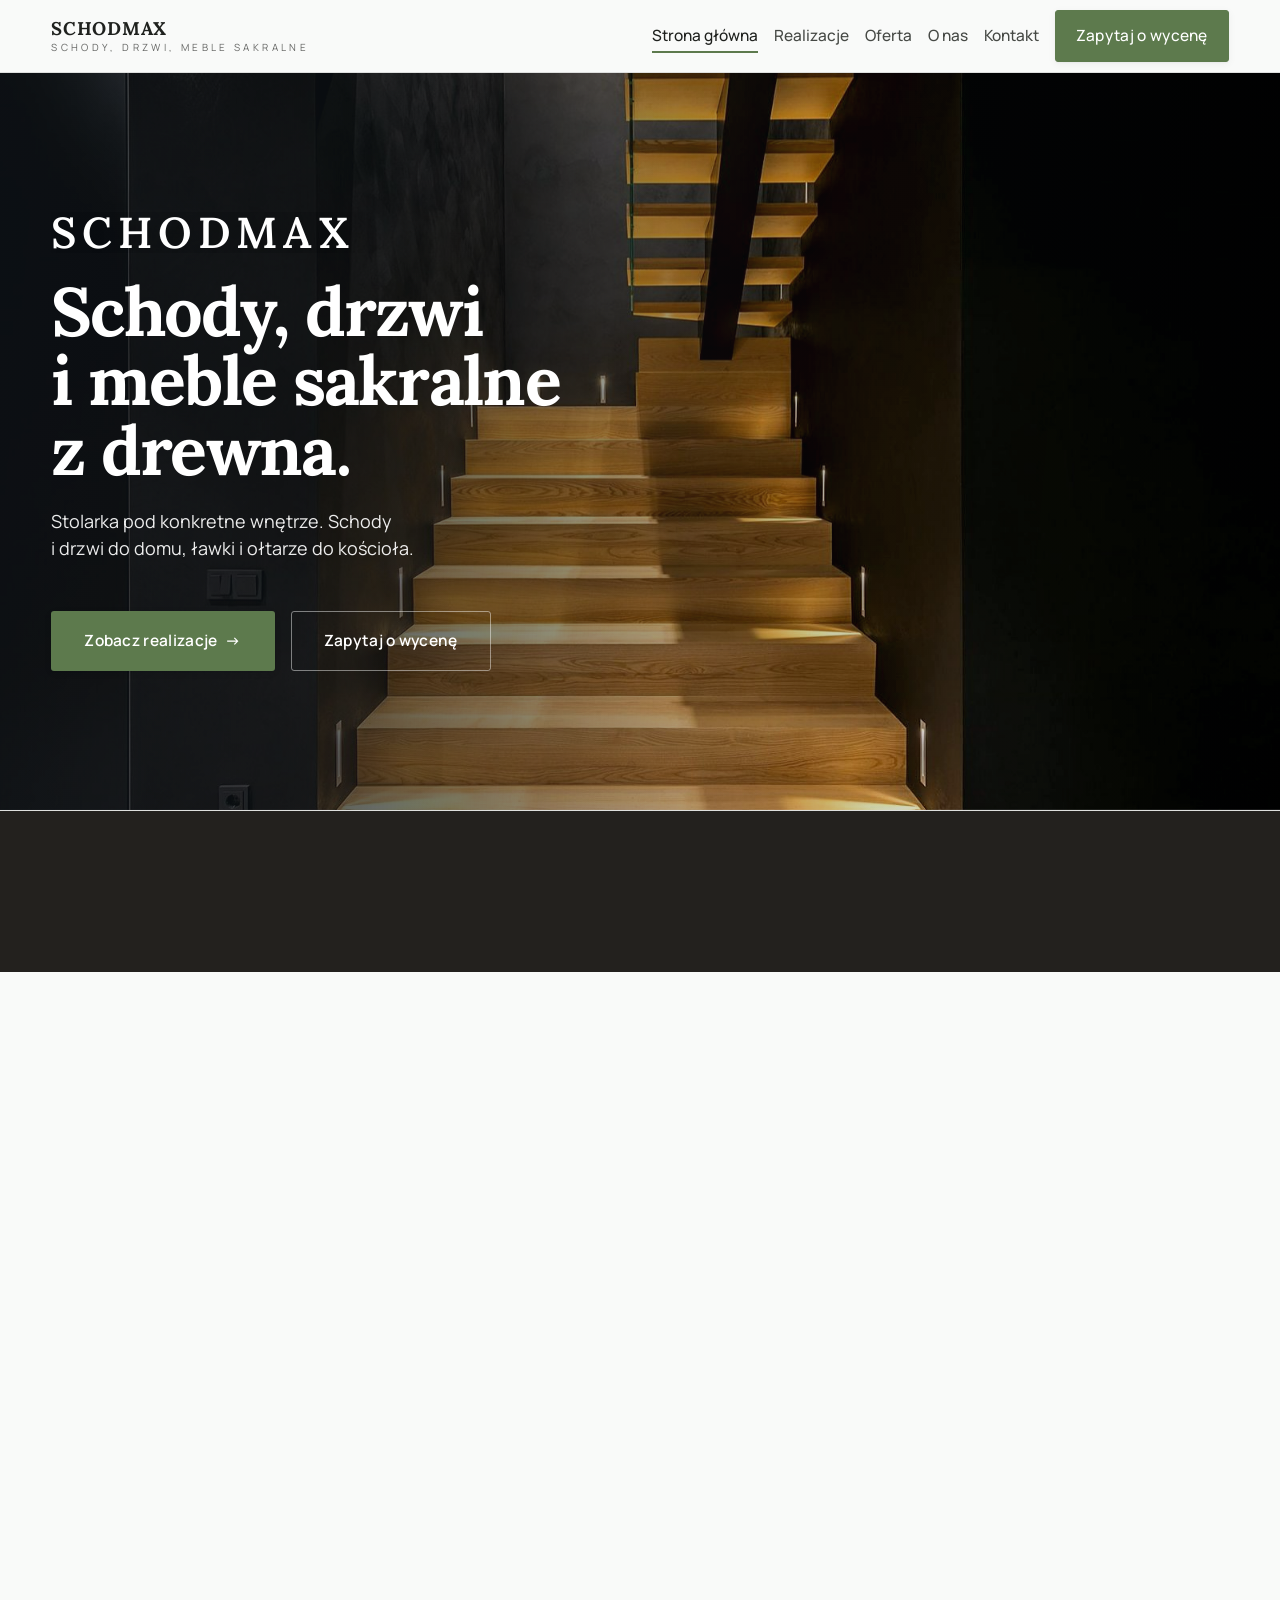
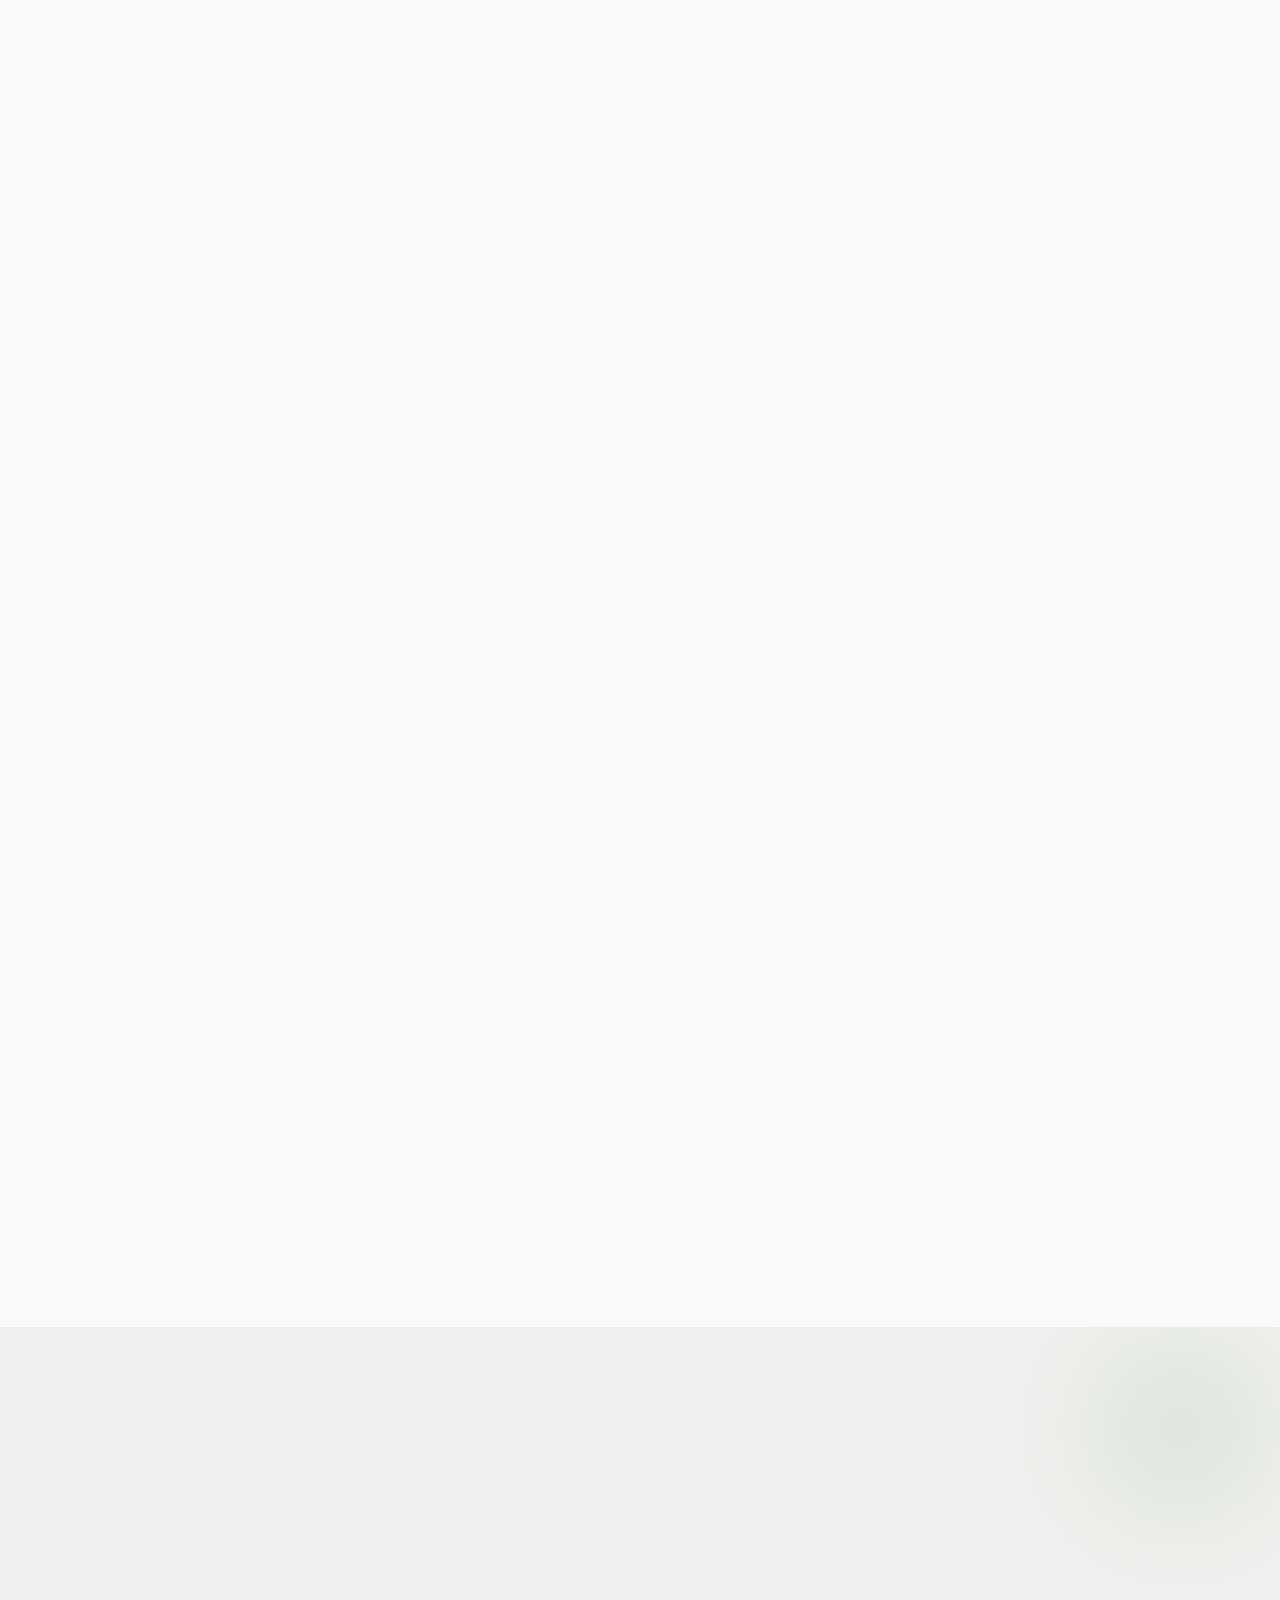
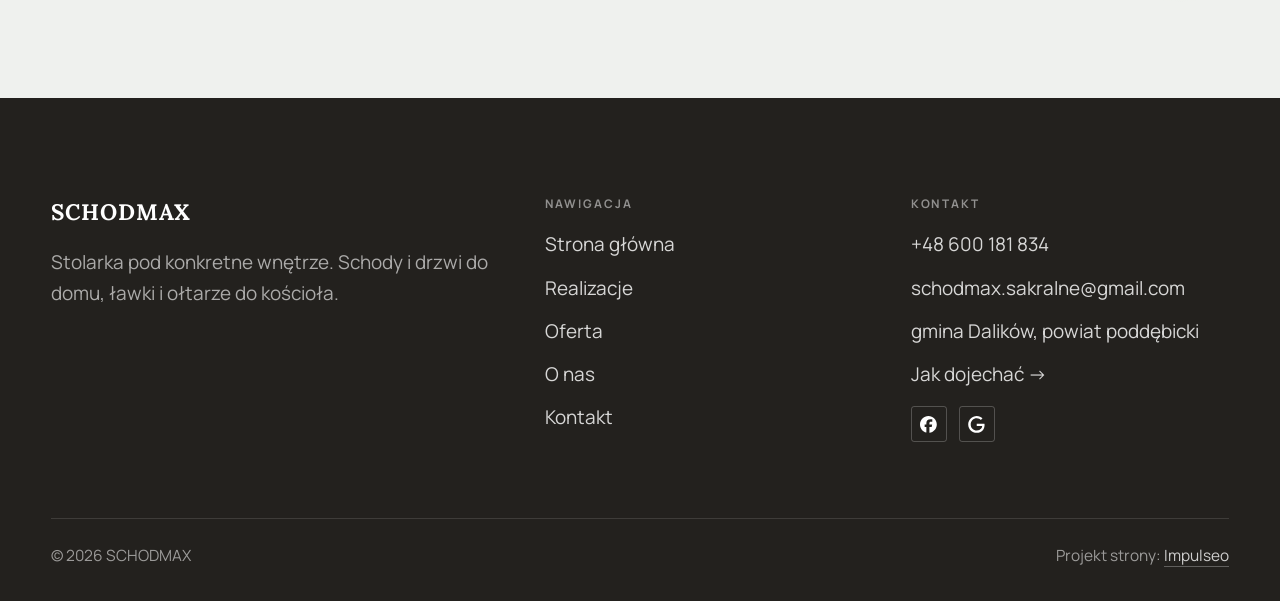
==== index.html @ 5c1a77b1 "Strona demo: schodmax" ====
<!DOCTYPE html>
<html lang="pl">
<head>
<meta charset="UTF-8">
<meta name="viewport" content="width=device-width, initial-scale=1.0">
<title>Schody, drzwi i meble sakralne</title>
<meta name="description" content="Schody drewniane, drzwi i meble sakralne na wymiar. Pomiar na miejscu i montaż. Zadzwoń: +48 600 181 834.">
<link rel="canonical" href="https://kris20032.github.io/schodmax/">
<meta name="robots" content="noindex, nofollow">
<meta property="og:type" content="website">
<meta property="og:locale" content="pl_PL">
<meta property="og:site_name" content="SCHODMAX">
<meta property="og:title" content="Schody, drzwi i meble sakralne">
<meta property="og:description" content="Schody drewniane, drzwi i meble sakralne na wymiar. Pomiar na miejscu i montaż. Zadzwoń: +48 600 181 834.">
<meta property="og:url" content="https://kris20032.github.io/schodmax/">
<meta property="og:image" content="https://kris20032.github.io/schodmax/img/og.jpg">
<meta property="og:image:width" content="1200">
<meta property="og:image:height" content="630">
<meta name="twitter:card" content="summary_large_image">
<script type="application/ld+json">{"@context": "https://schema.org", "@type": "LocalBusiness", "name": "SCHODMAX", "url": "https://kris20032.github.io/schodmax/", "telephone": "+48600181834", "image": "https://kris20032.github.io/schodmax/img/og.jpg", "areaServed": "Dalików", "sameAs": ["https://www.facebook.com/schodmax/", "https://www.google.com/maps/place/SCHODMAX+Schody,+Drzwi,+Meble+Sakralne/@51.953761,19.1343692,15z"]}</script>
<link rel="preconnect" href="https://fonts.googleapis.com">
<link rel="preconnect" href="https://fonts.gstatic.com" crossorigin>
<link href="https://fonts.googleapis.com/css2?family=Lora:wght@500;600;700&family=Manrope:wght@400;500;600&display=swap" rel="stylesheet">
<link rel="stylesheet" href="assets/styles.css?v=8ecb008a">
</head>
<body>

<header class="nav">
  <div class="wrap nav-inner">
    <a class="brand" href="index.html"><span class="name">SCHODMAX</span><span class="sub">Schody, drzwi, meble sakralne</span></a>
    <nav class="nav-links">
      <a href="index.html" class="active" aria-current="page">Strona główna</a>
      <a href="realizacje.html">Realizacje</a>
      <a href="oferta.html">Oferta</a>
      <a href="o-nas.html">O nas</a>
      <a href="kontakt.html">Kontakt</a>
      <a href="kontakt.html" class="btn btn-accent">Zapytaj o wycenę</a>
    </nav>
    <button class="nav-toggle" aria-label="Menu"><span></span><span></span><span></span></button>
  </div>
</header>

<main>
<section class="hero-cine">
  <img src="img/hero.jpg" fetchpriority="high" data-rotate="img/g1.jpg|img/g2.jpg" alt="SCHODMAX - Schody, drzwi i meble sakralne z drewna. " width="1600" height="1068">
  <div class="wrap">
    <div class="hero-copy">
      <div class="brandmark bm-l"><span class="bm-line"><span>SCHODMAX</span></span></div>
      <h1>Schody, drzwi i meble sakralne z drewna. </h1>
      <p class="lead">Stolarka pod konkretne wnętrze. Schody i drzwi do domu, ławki i ołtarze do kościoła.</p>
      <div class="hero-actions">
        <a href="realizacje.html" class="btn btn-accent">Zobacz realizacje <span class="arr">→</span></a>
        <a href="kontakt.html" class="btn btn-ghost btn-on-dark">Zapytaj o wycenę</a>
      </div>
    </div>
  </div>
</section>
<section class="strip n-5" style="padding-block:0">
  <div class="wrap">
    <div class="item reveal"><div class="k">Schody drewniane</div><div class="v"></div></div>
    <div class="item reveal"><div class="k">Drzwi na wymiar</div><div class="v"></div></div>
    <div class="item reveal"><div class="k">Meble sakralne</div><div class="v"></div></div>
    <div class="item reveal"><div class="k">Pomiar na miejscu</div><div class="v"></div></div>
    <div class="item reveal"><div class="k">Montaż u klienta</div><div class="v"></div></div>
  </div>
</section>
<section>
  <div class="wrap split">
    <div class="split-art reveal"><img src="img/g3.jpg" alt="SCHODMAX - realizacja" loading="lazy" width="1836" height="1142" decoding="async"></div>
    <div class="split-copy reveal">
      <span class="eyebrow">Kim jesteśmy</span>
      <h2>Kto robi Twoje schody</h2>
      <p class="muted">Robimy schody drewniane, drzwi i meble sakralne. Każde zlecenie zaczyna się od pomiaru na miejscu, bo schody i meble do kościoła zawsze robi się pod konkretne wnętrze.</p>
      <p class="muted">Szczegóły i termin ustalamy przed rozpoczęciem pracy.</p>
      <a href="o-nas.html" class="btn btn-ghost">Poznaj nas <span class="arr">→</span></a>
    </div>
  </div>
</section>
<section class="gateways-band">
  <div class="wrap">
    <div class="gateways">
      <a href="oferta.html" class="gateway reveal"><img src="img/g4.jpg" alt="Schody drewniane" loading="lazy" width="1600" height="1068" decoding="async"><span class="g-ttl">Schody drewniane</span></a>
      <a href="oferta.html" class="gateway reveal"><img src="img/g5.jpg" alt="Meble sakralne" loading="lazy" width="1920" height="1267" decoding="async"><span class="g-ttl">Meble sakralne</span></a>
      <a href="oferta.html" class="gateway reveal"><img src="img/g6.jpg" alt="Drzwi drewniane" loading="lazy" width="1834" height="1344" decoding="async"><span class="g-ttl">Drzwi drewniane</span></a>
    </div>
  </div>
</section>
<section class="stopklatka" aria-hidden="true">
  <div class="stk-bg" style="background-image:url(img/g7.jpg)"></div>
</section>
<section class="opinie op-fallback">
  <div class="wrap">
    <div class="head center reveal">
      <span class="eyebrow">Opinie</span>
      <h2>Co mówią klienci</h2>
      <p>Wpisz SCHODMAX w Google i sprawdź, co o nas piszą klienci.</p>
    </div>
  </div>
</section>
<section>
  <div class="wrap">
    <div class="head reveal">
      <span class="eyebrow">Realizacje</span>
      <h2>Schody, drzwi i meble</h2>
      <p>Schody, drzwi i meble do kościołów - tak może wyglądać drewno zrobione pod konkretne wnętrze.</p>
    </div>
    <div class="gallery">
      <div class="tile t-two3 reveal"><img src="img/g8.jpg" alt="SCHODMAX" loading="lazy" width="1506" height="946" decoding="async"></div>
      <div class="tile t-third reveal"><img src="img/g9.jpg" alt="SCHODMAX" loading="lazy" width="1822" height="1210" decoding="async"></div>
      <div class="tile t-third reveal"><img src="img/about.jpg" alt="SCHODMAX" loading="lazy" width="1600" height="1066" decoding="async"></div>
    </div>
    <div style="margin-top:var(--space-7)" class="reveal"><a href="realizacje.html" class="btn btn-accent">Pełna galeria <span class="arr">→</span></a></div>
  </div>
</section>
<section class="cta">
  <div class="wrap">
    <div class="reveal">
      <span class="eyebrow">Współpraca</span>
      <h2>Zacznijmy od krótkiej rozmowy.</h2>
      <p>Odezwij się z pytaniem - odpowiem konkretnie, nic za to nie płacisz.</p>
    </div>
    <div class="cta-actions reveal">
      <a href="kontakt.html" class="btn btn-light">Zapytaj o wycenę <span class="arr">→</span></a>
      <a href="tel:+48600181834" class="btn btn-ghost btn-ghost-cta">+48 600 181 834</a>
    </div>
  </div>
</section>
</main>

<footer>
  <div class="wrap">
    <div class="foot-grid">
      <div class="foot-brand">
        <div class="name">SCHODMAX</div>
        <p>Stolarka pod konkretne wnętrze. Schody i drzwi do domu, ławki i ołtarze do kościoła.</p>
      </div>
      <div class="foot-col">
        <h4>Nawigacja</h4>
        <a href="index.html">Strona główna</a>
        <a href="realizacje.html">Realizacje</a>
        <a href="oferta.html">Oferta</a>
        <a href="o-nas.html">O nas</a>
        <a href="kontakt.html">Kontakt</a>
      </div>
      <div class="foot-col">
        <h4>Kontakt</h4>
        <a href="tel:+48600181834">+48 600 181 834</a>
        <a href="mailto:schodmax.sakralne@gmail.com">schodmax.sakralne@gmail.com</a>
        <p>gmina Dalików, powiat poddębicki</p>
        <a href="https://www.google.com/maps/place/SCHODMAX+Schody,+Drzwi,+Meble+Sakralne/@51.953761,19.1343692,15z" target="_blank" rel="noopener">Jak dojechać →</a>
      <div class="foot-soc">
        <a class="soc" href="https://www.facebook.com/schodmax/" target="_blank" rel="noopener" aria-label="Facebook - SCHODMAX"><svg viewBox="0 0 24 24" aria-hidden="true" focusable="false"><path d="M9.101 23.691v-7.98H6.627v-3.667h2.474v-1.58c0-4.085 1.848-5.978 5.858-5.978.401 0 .955.042 1.468.103a8.68 8.68 0 0 1 1.141.195v3.325a8.623 8.623 0 0 0-.653-.036 26.805 26.805 0 0 0-.733-.009c-.707 0-1.259.096-1.675.309a1.686 1.686 0 0 0-.679.622c-.258.42-.374.995-.374 1.752v1.297h3.919l-.386 2.103-.287 1.564h-3.246v8.245C19.396 23.238 24 18.179 24 12.044c0-6.627-5.373-12-12-12s-12 5.373-12 12c0 5.628 3.874 10.35 9.101 11.647Z" fill="currentColor"/></svg></a>
        <a class="soc" href="https://www.google.com/maps/place/SCHODMAX+Schody,+Drzwi,+Meble+Sakralne/@51.953761,19.1343692,15z" target="_blank" rel="noopener" aria-label="Google - SCHODMAX"><svg viewBox="0 0 24 24" aria-hidden="true" focusable="false"><path d="M12.48 10.92v3.28h7.84c-.24 1.84-.853 3.187-1.787 4.133-1.147 1.147-2.933 2.4-6.053 2.4-4.827 0-8.6-3.893-8.6-8.72s3.773-8.72 8.6-8.72c2.6 0 4.507 1.027 5.907 2.347l2.307-2.307C18.747 1.44 16.133 0 12.48 0 5.867 0 .307 5.387.307 12s5.56 12 12.173 12c3.573 0 6.267-1.173 8.373-3.36 2.16-2.16 2.84-5.213 2.84-7.667 0-.76-.053-1.467-.173-2.053H12.48z" fill="currentColor"/></svg></a>
      </div>
      </div>
    </div>
    <div class="foot-bot">
      <span>© 2026 SCHODMAX</span>
      <span>Projekt strony: <a class="foot-credit" href="https://impulseo.pl" target="_blank" rel="noopener">Impulseo</a></span>
    </div>
  </div>
</footer>
<div class="sticky-reserve"><a class="sr-book" href="kontakt.html">Zapytaj o wycenę</a><a class="sr-call" href="tel:+48600181834" aria-label="Zadzwoń"><svg class="ico-tel" width="16" height="16" viewBox="0 0 24 24" fill="none" aria-hidden="true"><path d="M6.6 10.8a15.5 15.5 0 0 0 6.6 6.6l2.2-2.2a1 1 0 0 1 1-.24 11.4 11.4 0 0 0 3.6.58 1 1 0 0 1 1 1V20a1 1 0 0 1-1 1A17 17 0 0 1 3 4a1 1 0 0 1 1-1h3.5a1 1 0 0 1 1 1c0 1.25.2 2.46.58 3.6a1 1 0 0 1-.25 1l-2.23 2.2Z" fill="currentColor"/></svg></a></div>
<div class="demo-wazne" data-do="2026-11-24" data-cykl="3" hidden><svg class="dw-ico" width="13" height="13" viewBox="0 0 24 24" fill="none" aria-hidden="true"><circle cx="12" cy="12" r="8.6" stroke="currentColor" stroke-width="1.8"/><path d="M12 7.2V12l3.3 2" stroke="currentColor" stroke-width="1.8" stroke-linecap="round"/></svg><span class="dw-txt"></span></div>

<script src="assets/main.js"></script>
</body>
</html>
---- assets/styles.css ----
/* ============================================================
   STOLBASZ — premium, architektoniczny B2B fit-out
   Jasna paleta, zero brązu. System wg premium-web-craft.
   Projekt strony: Impulseo (impulseo.pl)
   ============================================================ */

:root{
  /* PALETA — jasna, architektoniczna, chłodna */
  --paper:#F3F1EC;          /* główne tło */
  --paper-2:#E6E3DB;        /* sekcje alternatywne (chłodny jasny szary) */
  --paper-3:#E6E3DB;        /* delikatne wypełnienia */
  --ink:#23211E;            /* tekst główny — chłodny grafit */
  --ink-soft:#43403A;       /* nagłówki drugorzędne */
  --muted:#87837A;          /* tekst poboczny */
  --line:rgba(35,33,30,.12);/* hairline */
  --accent:#8A6B3C;         /* stonowany petrol-slate — jedyny akcent */
  --accent-d:#6E5430;
  --accent-soft:rgba(138,107,60,.10);
  --dark:#23211E;           /* sekcje ciemne (stopka/CTA) */

  /* HOVER ZDJĘĆ — JEDEN standard dla całego silnika (decyzja K. 04.08.2026, artefakt z wariantami).
     AKTUALNE (K.+Szymon 09.08.2026, wybór z artefaktu 6 wariantów): zoom 1.05 przy 1.4s -
     przy tak długim czasie mocniejszy kadr NIE skacze, tylko „oddycha". Poprzedni standard
     (1.02 / .55s z 04.08) odbierany jako dynamiczny i szybki.
     Spoczynek lekko przygaszony, ale TYLKO tam, gdzie jest mysz (@media hover:hover) —
     na telefonie zdjęcia zostają w pełnej jasności. */
  --img-zoom:1.05;                   /* K.+Szymon 09.08: wariant F z artefaktu porównawczego */
  --img-rest:brightness(.95) saturate(.99);
  --img-hot:brightness(1.06) saturate(1.05);
  --img-dur:1.4s;                    /* K.+Szymon 09.08 (wariant F): powoli = elegancko */
  --img-ease:cubic-bezier(.16,.84,.44,1);  /* miękki ogon, efekt „oddychania" */

  /* ODSTĘPY — skala 4/8 */
  --space-1:4px; --space-2:8px; --space-3:12px; --space-4:16px; --space-5:24px;
  --space-6:32px; --space-7:48px; --space-8:64px; --space-9:96px; --space-10:128px;

  /* TYPOGRAFIA — fluid clamp() (skala podbita 16.07.2026: większe, czytelniejsze litery — uwaga Adama) */
  --text-sm:clamp(.9rem,.87rem + .12vw,1rem);
  --text-base:clamp(1.08rem,1.04rem + .18vw,1.2rem);
  --text-lg:clamp(1.24rem,1.15rem + .34vw,1.44rem);
  --text-h3:clamp(1.34rem,1.22rem + .55vw,1.66rem);
  --text-h2:clamp(2.1rem,1.66rem + 2.1vw,3.1rem);
  --text-h1:clamp(2.9rem,2.1rem + 4vw,5.1rem);

  /* PROMIENIE — architektoniczne, raczej ostre */
  --r-sm:3px; --r-md:6px; --r-lg:10px;

  /* RUCH */
  --ease:cubic-bezier(.25,.46,.45,.94); --dur:.24s;

  /* CIENIE — miękkie, warstwowe */
  --sh-sm:0 1px 2px rgba(16,24,32,.04), 0 2px 8px rgba(16,24,32,.05);
  --sh-md:0 2px 6px rgba(16,24,32,.05), 0 12px 28px -8px rgba(16,24,32,.12);
  --sh-lg:0 6px 14px rgba(16,24,32,.07), 0 26px 56px -18px rgba(16,24,32,.22);

  --hairline:1px solid var(--line);

  --font-display:'Lora',serif;
  --font-body:'Manrope',sans-serif;
}

*{box-sizing:border-box;margin:0;padding:0}
html{scroll-behavior:smooth}
body{
  font-family:var(--font-body);
  font-size:var(--text-base);
  line-height:1.65;
  color:var(--ink);
  background:var(--paper);
  -webkit-font-smoothing:antialiased;
  text-rendering:optimizeLegibility;
}
img{max-width:100%;height:auto;display:block}  /* height:auto = width/height z atrybutów trzyma proporcje (TOP#12) */
a{color:inherit;text-decoration:none}

.wrap{width:min(92%,1180px);margin-inline:auto}
section{padding-block:clamp(52px,6.5vw,96px)}

h1,h2,h3{font-family:var(--font-display);font-weight:700;line-height:1.08;letter-spacing:-.02em;color:var(--ink)}
h1{font-size:var(--text-h1);letter-spacing:-.035em}
h2{font-size:var(--text-h2);letter-spacing:-.025em}
h3{font-size:var(--text-h3)}
/* MIARA — długość wiersza. WCAG 2.2 SC 1.4.8: max 80 znaków; Butterick: 45–90.
   68ch daje realnie 72–78 znaków polskiego tekstu, czyli z zapasem pod granicą.
   Wcześniej limit miał TYLKO <p> — <li>, <blockquote> i <dd> nie miały żadnego,
   i to jedyny powód, dla którego 23 bloki na dwóch oddanych stronach jadą po
   83–106 znaków w wierszu (pomiar 07.08.2026, bramka `miara`).
   ⚠️ Listy i definicje ograniczamy TYLKO bez klasy: `ul`/`ol` z klasą to u nas
   układ (siatki kafli, menu), a nie tekst ciągły — tam miarę wyznacza układ. */
/* 60ch, nie 68ch (K. 10.08): po zmianie fontów na węższe kroje (DM Sans i spółka)
   w 68ch mieściło się ~90 znaków - bramka pikselowa słusznie zgłaszała przekroczenie
   granicy 80. Pomiar na żywej przeglądarce: 60ch = 90 znaków, 53ch = ~78 znaków, czyli normę WCAG 1.4.8. */
:root{ --miara:53ch }
p{max-width:min(100%,var(--miara))}
blockquote,
ul:not([class])>li, ol:not([class])>li,
dl:not([class])>dd{max-width:min(100%,var(--miara))}

/* ⚠️ Świadomie BEZ wyjątku `.tile p,.card p,.svc p{max-width:none}`, choć nasuwa się sam:
   te akapity BYŁY już ograniczone (stare `p{max-width:65ch}`), więc „wyjątek" nie odblokowałby
   niczego nowego — tylko ROZLUŹNIŁ stan sprzed zmiany na wszystkich demach naraz.
   `figcaption` żadna z reguł wyżej nie dotyczy, więc też nie potrzebuje zwolnienia. */

/* ŁAMANIE. `balance` wyrównuje długości wierszy w nagłówku, `pretty` pilnuje ostatniego
   wiersza akapitu, żeby nie został w nim jeden wyraz. Obsługiwane od Chrome 117 /
   Safari 17.5; starsze przeglądarki po prostu ignorują tę własność.
   `text-wrap:pretty` nie występowało dotąd ANI RAZ w silniku ani w repo klientów. */
h1,h2,h3,.lead,.lede{text-wrap:balance}
p,li,blockquote,dd{text-wrap:pretty}

.eyebrow{
  font-family:var(--font-body);
  font-size:var(--text-sm);
  font-weight:600;
  letter-spacing:.18em;
  text-transform:uppercase;
  color:var(--accent);
  display:inline-flex;align-items:center;gap:var(--space-3);
}
/* flex:none + margin-top = kreska trzyma się PIERWSZEJ linii. Wcześniej align-items:center
   centrowało ją względem całego bloku i przy zawinięciu (długi kicker typu
   „…WNĘTRZ · LESZNO · OD 2019") druga linia lądowała z brzydkim wcięciem. */
.eyebrow{align-items:flex-start}
.eyebrow>*,.eyebrow{text-wrap:balance}   /* dlugi kicker lamal sie na sierote typu samo „2019" w drugiej linii */
.eyebrow::before{content:"";width:28px;height:1px;background:var(--accent);display:inline-block;flex:none;margin-top:.62em}

.muted{color:var(--muted)}
.lead{font-size:var(--text-lg);line-height:1.55;color:var(--ink-soft);max-width:50ch}

/* ---------- BUTTONS ---------- */
.btn{
  display:inline-flex;align-items:center;gap:var(--space-2);
  font-weight:600;font-size:var(--text-sm);letter-spacing:.02em;
  padding:var(--space-4) var(--space-6);
  border-radius:var(--r-sm);
  transition:transform var(--dur) var(--ease),box-shadow var(--dur) var(--ease),background var(--dur) var(--ease);
  cursor:pointer;border:1px solid transparent;
}
.btn-accent{background:var(--accent);color:#fff;box-shadow:var(--sh-sm)}
.btn-accent:hover{background:var(--accent-d);transform:translateY(-2px);box-shadow:var(--sh-md)}
.btn-accent:active{transform:translateY(0);box-shadow:var(--sh-sm)}
.btn-ghost{background:transparent;color:var(--ink);border-color:var(--line)}
.btn-ghost:hover{border-color:var(--accent);color:var(--accent);transform:translateY(-2px)}
.btn-light{background:#fff;color:var(--ink);box-shadow:var(--sh-sm)}
.btn-light:hover{transform:translateY(-2px);box-shadow:var(--sh-md)}
.btn .arr{transition:transform var(--dur) var(--ease)}
.btn:hover .arr{transform:translateX(4px)}

/* ---------- NAV ---------- */
.nav{
  position:sticky;top:0;z-index:50;
  background:color-mix(in srgb,var(--paper) 88%,transparent);
  backdrop-filter:saturate(140%) blur(10px);
  border-bottom:var(--hairline);
}
.nav-inner{display:flex;align-items:center;justify-content:space-between;gap:var(--space-5);height:72px}
/* ANTY-NACHODZENIE (K. 05.08.2026): długa nazwa firmy + przycisk z pełnym numerem nie mieściły się w pasku
   i flex ściskał linki PONIŻEJ ich treści - "Kontakt" wchodził na ramkę "Zadzwoń +48 ...". Teraz ustępuje
   nazwa marki (skrót wielokropkiem), a menu i przycisk nigdy się nie kurczą ani nie zachodzą na siebie. */
.brand{display:flex;flex-direction:column;line-height:1;min-width:0;flex:0 1 auto}
.brand .name{font-family:var(--font-display);font-weight:800;font-size:1.35rem;letter-spacing:.04em;white-space:nowrap;overflow:hidden;text-overflow:ellipsis}
.brand .sub{font-size:.62rem;letter-spacing:.34em;text-transform:uppercase;color:var(--muted);margin-top:5px;white-space:nowrap;overflow:hidden;text-overflow:ellipsis}
.nav-links{display:flex;align-items:center;gap:var(--space-6);flex:0 0 auto}
.nav-links a{font-size:var(--text-sm);font-weight:500;color:var(--ink-soft);position:relative;padding-block:4px;white-space:nowrap;transition:color var(--dur) var(--ease)}
.nav-links a::after{content:"";position:absolute;left:0;bottom:0;width:0;height:1.5px;background:var(--accent);transition:width var(--dur) var(--ease)}
.nav-links a:hover,.nav-links a.active{color:var(--ink)}
.nav-links a:hover::after,.nav-links a.active::after{width:100%}
.nav-links .btn{padding:var(--space-2) var(--space-5)}
/* przyciski w nav: właściwy kolor (przebij .nav-links a) + bez podkreślenia */
.nav-links a.btn-accent{color:#fff}
.nav-links a.btn-ghost,.nav-links a.btn-light{color:var(--ink)}
/* CTA w pasku: NIE podkreślenie spod linków menu, ale ten sam przelatujący błysk,
   co na wszystkich innych przyciskach (zgłoszenie K. 13.08.2026 - „na hero jest efekt
   światła przechodzącego przez przycisk, na navbarze go nie ma, a mają być identyczne").
   Reguła `.nav-links a::after` jest silniejsza od `.btn::after`, więc trzeba jej
   geometrię wyzerować i wpisać połysk z nazwy - samo `display:none` gasiło efekt. */
.nav-links a.btn::after{
  display:block;content:"";position:absolute;inset:0;z-index:-1;pointer-events:none;
  width:auto;height:auto;border-radius:inherit;   /* kasuje geometrię podkreślenia (width:0;height:1.5px) */
  background:linear-gradient(100deg,transparent 32%,rgba(255,255,255,.20) 50%,transparent 68%);
  translate:-120% 0}
@media (prefers-reduced-motion:no-preference){
  .nav-links a.btn:hover::after{translate:120% 0;transition:translate .75s var(--mt-ease,cubic-bezier(.16,.84,.44,1))}
}
.nav-toggle{display:none;background:none;border:none;cursor:pointer;flex-direction:column;gap:5px;padding:8px}
.nav-toggle span{width:24px;height:2px;background:var(--ink);transition:var(--dur)}
/* Ciasny zakres MIĘDZY menu mobilnym a pełnym pulpitem: zbijamy odstępy i nazwę marki,
   żeby wszystko zmieściło się naturalnie, zanim w ogóle dojdzie do skracania wielokropkiem. */
@media(max-width:1280px) and (min-width:921px){
  .nav-links{gap:var(--space-4)}
  .nav-links .btn{padding:var(--space-2) var(--space-4)}
  .brand .name{font-size:1.15rem}
}

/* ---------- HERO (split) ---------- */
.hero{position:relative;overflow:hidden;border-bottom:var(--hairline)}
.hero-grid{display:grid;grid-template-columns:1.05fr .95fr;gap:clamp(24px,4vw,60px);align-items:center;
  padding-block:clamp(36px,4.5vw,64px)}
.hero-copy .eyebrow{margin-bottom:var(--space-5)}
.hero-copy h1{margin-bottom:var(--space-5)}
.hero-copy .lead{margin-bottom:var(--space-7)}
.hero-actions{display:flex;flex-wrap:wrap;gap:var(--space-4)}
.hero-art{position:relative;aspect-ratio:4/3;border-radius:var(--r-lg);overflow:hidden;box-shadow:var(--sh-lg)}
.hero-art img{width:100%;height:100%;object-fit:cover}
.hero-art::after{content:"";position:absolute;inset:0;background:linear-gradient(180deg,transparent 55%,rgba(18,24,28,.28))}
.hero-badge{position:absolute;left:var(--space-5);bottom:var(--space-5);z-index:2;
  background:rgba(252,252,251,.94);backdrop-filter:blur(4px);
  border-radius:var(--r-md);padding:var(--space-4) var(--space-5);box-shadow:var(--sh-md);max-width:78%}
.hero-badge strong{display:block;font-family:var(--font-display);font-size:1rem;letter-spacing:-.01em}
.hero-badge span{font-size:var(--text-sm);color:var(--muted)}

/* ---------- HERO duży / kinowy (strona główna) ---------- */
.hero-cine{position:relative;min-height:clamp(560px,82vh,840px);min-height:clamp(560px,82svh,840px);display:flex;align-items:center;overflow:hidden;border-bottom:var(--hairline)}
.hero-cine>img{position:absolute;inset:0;width:100%;height:100%;object-fit:cover;z-index:0}
.hero-cine::after{content:"";position:absolute;inset:0;z-index:1;
  background:linear-gradient(95deg,rgba(13,18,23,.86) 0%,rgba(13,18,23,.64) 32%,rgba(13,18,23,.24) 62%,rgba(13,18,23,.04) 100%)}
.hero-cine .wrap{position:relative;z-index:2;padding-block:var(--space-8)}
.hero-cine .hero-copy{max-width:660px}
.hero-cine .eyebrow{color:#fff;margin-bottom:var(--space-5)}
.hero-cine .eyebrow::before{background:#fff}
.hero-cine h1{color:#fff;margin-bottom:var(--space-5);font-size:clamp(2.9rem,2rem + 4.4vw,5.2rem);text-wrap:balance}
.hero-cine .lead{color:rgba(255,255,255,.92);max-width:48ch;margin-bottom:var(--space-7)}
.hero-cine .hero-actions{display:flex;flex-wrap:wrap;gap:var(--space-4)}
/* NISKIE OKNO (laptop z dokiem i paskami przeglądarki ma ~700-780 px wysokości widoku):
   H1 do 5.2rem + długi lead nie mieściły się i przyciski wypadały POD krawędź ekranu -
   klient widział stronę bez ani jednego CTA. Skalujemy w dół, zamiast przycinać treść. */
@media(min-width:821px) and (max-height:820px){
  .hero-cine{min-height:clamp(520px,94svh,780px)}
  .hero-cine .wrap{padding-block:var(--space-6)}
  .hero-cine h1{font-size:clamp(2.2rem,1.5rem + 2.6vw,3.6rem);margin-bottom:var(--space-4)}
  .hero-cine .eyebrow{margin-bottom:var(--space-4)}
  .hero-cine .lead{margin-bottom:var(--space-5);max-width:44ch}
}
@media(max-width:680px){
  .hero-cine{min-height:clamp(520px,76vh,640px);min-height:clamp(520px,76svh,640px);align-items:flex-end}
  .hero-cine::after{background:linear-gradient(0deg,rgba(13,18,23,.9) 6%,rgba(13,18,23,.45) 55%,rgba(13,18,23,.25) 100%)}
  .hero-cine .wrap{padding-bottom:var(--space-9)}
  /* TELEFON (~90% oglądających): lead potrafił zająć 8 linii i zepchnąć CTA poza pierwszy ekran.
     Zwężamy interlinię i skalę - treści nie ucinamy, bo to ona sprzedaje. */
  .hero-cine .lead{font-size:.98rem;line-height:1.5;margin-bottom:var(--space-5)}
  .hero-cine .eyebrow{font-size:.72rem;letter-spacing:.13em;margin-bottom:var(--space-4)}
  .hero-cine .eyebrow::before{width:20px}
  .hero-cine h1{margin-bottom:var(--space-4)}
}

/* full-bleed hero variant (podstrony) */
.pagehead{position:relative;min-height:46vh;min-height:46svh;display:flex;align-items:flex-end;overflow:hidden;border-bottom:var(--hairline)}
.pagehead img{position:absolute;inset:0;width:100%;height:100%;object-fit:cover}
/* 10.08.2026 (decyzja K.): mocniejsze przyciemnienie + cień pod tekstem. Bramka mierzyła na
   nagłówkach podstron 3,38-3,43:1 przy wymaganych 4,5 — jasne zdjęcie (hala, śnieg, niebo)
   podchodziło pod biały tekst. Zdjęcia klientów są różne, więc kontrast musi dawać WARSTWA,
   a nie szczęśliwy dobór kadru. */
.pagehead::after{content:"";position:absolute;inset:0;background:linear-gradient(180deg,rgba(18,24,28,.40),rgba(18,24,28,.76))}
.pagehead .wrap{position:relative;z-index:2;padding-block:var(--space-9);color:#fff}
.pagehead h1{color:#fff;max-width:18ch;text-shadow:0 2px 16px rgba(0,0,0,.55)}
.pagehead .eyebrow{color:#fff}
.pagehead .eyebrow::before{background:#fff}
.pagehead p{color:rgba(255,255,255,.92);margin-top:var(--space-4);max-width:54ch;text-shadow:0 1px 12px rgba(0,0,0,.5)}

/* ---------- STRIP (pasek skrótów / liczby) ---------- */
.strip{background:var(--dark);color:#fff}
/* PASEK HASEŁ — standard 04.08.2026 (decyzja K.): 5 haseł w JEDNYM rzędzie, tekst WYŚRODKOWANY,
   węższe marginesy boczne niż reszta strony (pasek ma iść szerzej), równe wysokości kolumn. */
.strip .wrap{width:min(96%,1440px);display:grid;grid-template-columns:repeat(5,1fr);
  gap:var(--space-5);padding-block:var(--space-7);align-items:stretch}
.strip .item .k{font-family:var(--font-display);font-size:clamp(1.05rem,.82rem + .85vw,1.55rem);
  font-weight:800;letter-spacing:-.02em;color:#fff;line-height:1.18;text-wrap:balance}
.strip .item .v{font-size:var(--text-sm);color:rgba(255,255,255,.66);margin-top:var(--space-2);line-height:1.4}
.strip .item{border-left:2px solid var(--accent);padding-inline:var(--space-4);
  text-align:center;display:flex;flex-direction:column;justify-content:center}
/* liczba kolumn = liczba haseł, żeby ostatnie nie zostawało samo w drugim rzędzie.
   Klasę n-N nadaje multipage.py; domyślnie (bez klasy) pasek jest 5-kolumnowy. */
.strip.n-2 .wrap{grid-template-columns:repeat(2,1fr)}
.strip.n-3 .wrap{grid-template-columns:repeat(3,1fr)}
.strip.n-4 .wrap{grid-template-columns:repeat(4,1fr);gap:var(--space-6)}
.strip.n-4 .item .k{font-size:clamp(1.3rem,1rem + 1.1vw,2rem)}
.strip.n-6 .wrap{grid-template-columns:repeat(6,1fr);gap:var(--space-4)}
.strip.n-6 .item .k{font-size:clamp(.98rem,.8rem + .7vw,1.35rem)}
/* równe łamanie: zamiast "długa linia + jedno słowo" obie linie zbliżonej długości */
.strip .item .k{text-wrap:balance}

/* ---------- SECTION HEAD ---------- */
.head{max-width:48rem;margin-bottom:var(--space-8)}
.head.center{margin-inline:auto;text-align:center}
.head .eyebrow{margin-bottom:var(--space-4)}
.head h2{margin-bottom:var(--space-4)}
.head p{color:var(--muted);font-size:var(--text-lg);line-height:1.55}
.head.center p{margin-inline:auto}

/* ---------- INTRO SPLIT ---------- */
.split{display:grid;grid-template-columns:.92fr 1.08fr;gap:clamp(28px,5vw,80px);align-items:center}
.split.rev{grid-template-columns:1.08fr .92fr}
.split.rev .split-art{order:-1}
.split-art{position:relative;aspect-ratio:5/4;border-radius:var(--r-lg);overflow:hidden;box-shadow:var(--sh-lg)}
.split-art img{width:100%;height:100%;object-fit:cover}
.split-copy h2{margin-bottom:var(--space-5)}
.split-copy p+p{margin-top:var(--space-4)}
.split-copy .btn{margin-top:var(--space-6)}

/* ---------- SERVICES (zakres) ---------- */
.svc-grid{display:grid;grid-template-columns:repeat(auto-fit,minmax(280px,1fr));gap:var(--space-5)}
.svc{background:#fff;border:var(--hairline);border-radius:var(--r-md);padding:var(--space-7) var(--space-6);
  transition:transform var(--dur) var(--ease),box-shadow var(--dur) var(--ease),border-color var(--dur) var(--ease);
  position:relative;overflow:hidden}
.svc::before{content:"";position:absolute;left:0;top:0;width:3px;height:0;background:var(--accent);transition:height var(--dur) var(--ease)}
.svc:hover{transform:translateY(-4px);box-shadow:var(--sh-md);border-color:transparent}
.svc:hover::before{height:100%}
.svc .ic{font-family:var(--font-display);font-size:.8rem;font-weight:700;letter-spacing:.12em;color:var(--accent);margin-bottom:var(--space-4)}
.svc h3{margin-bottom:var(--space-3);font-size:1.22rem}
.svc p{color:var(--muted);font-size:var(--text-base);line-height:1.6}

/* big detailed service rows */
.svc-row{display:grid;grid-template-columns:.8fr 1.2fr;gap:clamp(20px,4vw,60px);align-items:center;padding-block:var(--space-8)}
.svc-row+.svc-row{border-top:var(--hairline)}
.svc-row.rev{grid-template-columns:1.2fr .8fr}
/* Naprzemienny układ wierszy oferty: co drugi wiersz ma zdjęcie po PRAWEJ.
   Było `order:-1` — martwy kod, bo zdjęcie i tak jest pierwszym dzieckiem w HTML,
   więc wszystkie wiersze wyglądały identycznie (zdjęcie zawsze z lewej), a `rev`
   zmieniało tylko szerokość kolumn. Znalezione 29.07.2026 przy różnicowaniu kierunków
   animacji (pomiar pozycji: art.mid 390/502 przy row.mid 756 — zawsze lewa strona). */
.svc-row.rev .svc-row-art{order:2}
.svc-row-art{aspect-ratio:4/3;border-radius:var(--r-md);overflow:hidden;box-shadow:var(--sh-md)}
.svc-row-art img{width:100%;height:100%;object-fit:cover}
.svc-row h3{font-size:1.5rem;margin-bottom:var(--space-4)}
.svc-row .num{font-family:var(--font-display);font-size:.85rem;font-weight:700;letter-spacing:.14em;color:var(--accent);display:block;margin-bottom:var(--space-3)}
.svc-row ul{list-style:none;margin-top:var(--space-4);display:flex;flex-direction:column;gap:var(--space-2)}
.svc-row li{position:relative;padding-left:var(--space-5);color:var(--muted);font-size:var(--text-base)}
.svc-row li::before{content:"";position:absolute;left:0;top:.62em;width:8px;height:1px;background:var(--accent)}

/* ---------- GALLERY (realizacje) ---------- */
.gallery{display:grid;grid-template-columns:repeat(12,1fr);gap:var(--space-4);grid-auto-rows:200px}
/* GALERIA MASONRY — pionowe zdjęcia (portrety beauty/wellness) bez przycinania: kolumny, height auto */
.gallery-masonry{column-count:3;column-gap:var(--space-4)}
@media(max-width:900px){.gallery-masonry{column-count:2}}
@media(max-width:560px){.gallery-masonry{column-count:1}}
.gallery-masonry .m-tile{break-inside:avoid;margin:0 0 var(--space-4);padding:0;position:relative;overflow:hidden;border-radius:var(--r-md);border:1px solid var(--line)}
.gallery-masonry .m-tile img{width:100%;height:auto;display:block}
.gallery-masonry .m-tile .cap{position:absolute;left:0;right:0;bottom:0;padding:var(--space-4);color:#fff;background:linear-gradient(0deg,rgba(0,0,0,.55),transparent);font-size:var(--text-sm)}
.gallery-masonry .m-tile .cap small{display:block;font-weight:400;opacity:.78;letter-spacing:.04em;text-transform:uppercase;font-size:.66rem;margin-top:3px}
.tile{position:relative;overflow:hidden;border-radius:var(--r-md);box-shadow:var(--sh-sm);
  transition:transform var(--dur) var(--ease),box-shadow var(--dur) var(--ease)}
.tile img{width:100%;height:100%;object-fit:cover;
  transition:transform var(--img-dur) var(--img-ease),filter var(--img-dur) var(--img-ease)}
.tile:hover{box-shadow:var(--sh-md)}
.tile .cap{position:absolute;left:0;right:0;bottom:0;padding:var(--space-5) var(--space-4) var(--space-4);
  /* mocniejszy spad + cien pod tekstem: na JASNYCH zdjeciach klienta (biale fronty, sciany)
     slaby gradient dawal kontrast ~1.5:1 zamiast wymaganych 3.6:1 (bramka wygladu, 10.08.2026) */
  background:linear-gradient(transparent 10%,rgba(18,24,28,.55) 40%,rgba(18,24,28,.88) 68%,rgba(18,24,28,.99));color:#fff;
  text-shadow:0 1px 2px rgba(0,0,0,.85),0 2px 10px rgba(0,0,0,.55);
  font-size:var(--text-sm);font-weight:600;letter-spacing:.01em;
  opacity:0;transform:translateY(8px);transition:var(--dur) var(--ease)}
.tile:hover .cap{opacity:1;transform:translateY(0)}
.tile .cap small{display:block;font-weight:400;opacity:.78;letter-spacing:.04em;text-transform:uppercase;font-size:.66rem;margin-top:3px}
/* bento spans */
.t-wide{grid-column:span 6}
.t-tall{grid-column:span 6;grid-row:span 2}
.t-std{grid-column:span 6}
.t-third{grid-column:span 4}
.t-two3{grid-column:span 8}

/* ---------- TRUST / WIARYGODNOŚĆ ---------- */
.trust{background:var(--paper-2)}
.trust-grid{display:grid;grid-template-columns:repeat(auto-fit,minmax(240px,1fr));gap:var(--space-5);margin-top:var(--space-7)}
.trust-card{background:#fff;border-radius:var(--r-md);padding:var(--space-7) var(--space-6);box-shadow:var(--sh-sm);border-top:3px solid var(--accent)}
.trust-card .big{font-family:var(--font-display);font-size:clamp(1.8rem,1.3rem + 1.6vw,2.6rem);font-weight:800;letter-spacing:-.02em;color:var(--ink);line-height:1}
.trust-card h3{font-size:1.12rem;margin:var(--space-3) 0 var(--space-2)}
.trust-card p{color:var(--muted);font-size:var(--text-base);line-height:1.55}

/* ---------- CTA band ---------- */
.cta{background:var(--dark);color:#fff;position:relative;overflow:hidden}
/* telefon w CTA: na ciemnym tle biały (domyślnie), rodziny z JASNYM tłem CTA
   nadpisują to u siebie - wcześniej kolor siedział w stylu inline i wygrywał z rodziną. */
.cta .btn-ghost-cta{color:#fff;border-color:rgba(255,255,255,.3)}
.cta .wrap{display:grid;grid-template-columns:1.4fr .6fr;gap:var(--space-7);align-items:center;position:relative;z-index:2}
.cta h2{color:#fff;max-width:20ch}
.cta p{color:rgba(255,255,255,.74);margin-top:var(--space-4)}
.cta-actions{display:flex;flex-direction:column;gap:var(--space-3);align-items:flex-start}
.cta::before{content:"";position:absolute;right:-80px;top:-80px;width:360px;height:360px;border-radius:50%;
  background:radial-gradient(circle,var(--accent-soft),transparent 70%)}

/* ---------- CONTACT ---------- */
.contact-grid{display:grid;grid-template-columns:.85fr 1.15fr;gap:clamp(28px,4vw,56px);align-items:start}
.info-list{display:flex;flex-direction:column;gap:var(--space-2)}
.info-row{display:flex;gap:var(--space-4);align-items:flex-start;padding-block:var(--space-4);border-bottom:var(--hairline)}
.info-row .ic{flex:none;width:42px;height:42px;display:grid;place-items:center;border-radius:50%;
  background:var(--accent-soft);color:var(--accent);font-size:1.05rem}
.info-row .lbl{font-size:.72rem;letter-spacing:.14em;text-transform:uppercase;color:var(--muted)}
.info-row .val{font-weight:600;font-size:var(--text-base);margin-top:2px}
.info-row a.val:hover{color:var(--accent)}
.map{border:none;border-radius:var(--r-lg);box-shadow:var(--sh-md);width:100%;height:100%;min-height:380px;filter:grayscale(.2) contrast(1.02)}
.form{background:#fff;border:var(--hairline);border-radius:var(--r-lg);padding:clamp(24px,3vw,40px);box-shadow:var(--sh-sm)}
.form .fld{margin-bottom:var(--space-5)}
.form label{display:block;font-size:var(--text-sm);font-weight:600;margin-bottom:var(--space-2)}
.form input,.form textarea{width:100%;font-family:inherit;font-size:var(--text-base);color:var(--ink);
  padding:var(--space-4);border:var(--hairline);border-radius:var(--r-sm);background:var(--paper);transition:border-color var(--dur)}
.form input:focus,.form textarea:focus{outline:none;border-color:var(--accent);background:#fff}
.form textarea{resize:vertical;min-height:120px}
.form .note{font-size:var(--text-sm);color:var(--muted);margin-top:var(--space-3)}

/* ---------- FOOTER ---------- */
footer{background:var(--dark);color:#fff;padding-block:var(--space-9) var(--space-6)}
.foot-grid{display:grid;grid-template-columns:1.4fr 1fr 1fr;gap:var(--space-7);margin-bottom:var(--space-8)}
.foot-brand .name{font-family:var(--font-display);font-weight:800;font-size:1.4rem;letter-spacing:.04em}
.foot-brand p{color:rgba(255,255,255,.62);margin-top:var(--space-4);font-size:var(--text-base);max-width:38ch}
.foot-col h4{font-size:.74rem;letter-spacing:.16em;text-transform:uppercase;color:rgba(255,255,255,.5);margin-bottom:var(--space-4)}
.foot-col a,.foot-col p{display:block;color:rgba(255,255,255,.82);font-size:var(--text-base);margin-bottom:var(--space-3)}
.foot-col a:hover{color:#fff}
.foot-bot{border-top:1px solid rgba(255,255,255,.12);padding-top:var(--space-5);display:flex;justify-content:space-between;flex-wrap:wrap;gap:var(--space-3);
  font-size:var(--text-sm);color:rgba(255,255,255,.55)}
.foot-bot a:hover{color:#fff}
/* Podpis w stopce = klikalny link do impulseo.pl (31.07.2026). Ma być WIDOCZNIE klikalny,
   ale nie krzyczeć - stąd sam kolor jaśniejszy + delikatne podkreślenie na najeździe. */
.foot-bot a.foot-credit{color:rgba(255,255,255,.78);text-decoration:none;border-bottom:1px solid rgba(255,255,255,.28)}
.foot-bot a.foot-credit:hover{color:#fff;border-bottom-color:#fff}

/* ---------- REVEAL ---------- */
.reveal{opacity:0;transform:translateY(22px);transition:opacity .6s var(--ease),transform .6s var(--ease)}
.reveal.in{opacity:1;transform:none}

/* ---------- RESPONSIVE ---------- */
@media(max-width:920px){
  .hero-grid,.split,.split.rev,.svc-row,.svc-row.rev,.cta .wrap,.contact-grid,.foot-grid{grid-template-columns:1fr}
  .split.rev .split-art,.svc-row.rev .svc-row-art{order:0}
  .hero-art{aspect-ratio:16/10;max-height:420px}
  .strip .wrap,.strip.n-2 .wrap,.strip.n-3 .wrap,.strip.n-4 .wrap,.strip.n-6 .wrap{grid-template-columns:repeat(2,1fr);gap:var(--space-6)}
  .strip .item .k,.strip.n-6 .item .k{font-size:clamp(1.3rem,1.1rem + 1vw,2rem)}
  .gallery{grid-auto-rows:180px}
  .t-wide,.t-tall,.t-std,.t-third,.t-two3{grid-column:span 6}
  .t-tall{grid-row:span 1}
  .cta-actions{flex-direction:row;flex-wrap:wrap}
  .foot-grid{gap:var(--space-6)}
}
@media(max-width:680px){
  .nav-links{position:fixed;inset:72px 0 auto 0;background:var(--paper);flex-direction:column;align-items:stretch;
    gap:0;padding:var(--space-4) 6%;border-bottom:var(--hairline);box-shadow:var(--sh-md);
    transform:translateY(-120%);transition:transform var(--dur) var(--ease)}
  .nav-links.open{transform:translateY(0)}
  .nav-links a{padding-block:var(--space-4);border-bottom:var(--hairline)}
  .nav-links .btn{margin-top:var(--space-3);justify-content:center}
  .nav-toggle{display:flex}
  .strip .wrap,.strip.n-2 .wrap,.strip.n-3 .wrap,.strip.n-4 .wrap,.strip.n-6 .wrap{grid-template-columns:1fr}
  .gallery{grid-template-columns:repeat(6,1fr)}
  .foot-grid{grid-template-columns:1fr}
}
@media(prefers-reduced-motion:reduce){
  /* audyt 09.08 TOP#14: samo skrócenie duration przy animacji INFINITE = stroboskop
     (pętla .01ms miga ekranem); iteration-count:1 gasi pętlę naprawdę. Pseudoelementy
     też - tła hero (gastro/studio) animują ::before/img, blanket na * ich nie łapał. */
  *,*::before,*::after{animation-duration:.01ms!important;animation-iteration-count:1!important;animation-delay:0s!important;transition:none!important}
  .reveal{opacity:1!important;transform:none!important}
  html{scroll-behavior:auto}
}

/* ============================================================
   PREMIUM LAYER — destylat deep-researchu branż (anty-AI, spokój).
   Zmienne STOLBASZ (--accent/--ink/--paper/--line/--dark). Ruch ledwo
   zauważalny, krzywa cubic-bezier(.16,.84,.44,1); prefers-reduced-motion
   pokryte blanketem wyżej. Karty hairline zamiast cieni = #1 sygnał „nie-AI".
   ============================================================ */

/* więcej oddechu między sekcjami (liderzy: 110-130px) */
section{padding-block:clamp(64px,8vw,128px)}

/* 1) Aksamitny reveal — dłuższa, miękka krzywa zamiast „skoku" */
.reveal{transition:opacity .9s cubic-bezier(.16,.84,.44,1),transform .9s cubic-bezier(.16,.84,.44,1);will-change:opacity,transform}
/* stagger TYLKO w galerii (tam pozycja = porządek dzieci) */
.gallery .reveal:nth-child(2){transition-delay:.07s}
.gallery .reveal:nth-child(3){transition-delay:.14s}
.gallery .reveal:nth-child(4){transition-delay:.21s}
.gallery .reveal:nth-child(5){transition-delay:.28s}
.gallery .reveal:nth-child(6){transition-delay:.35s}

/* 2) Hero STATYCZNY na .hero-cine — Ken Burns CAŁKIEM WYŁĄCZONY 26.06 (3. zgłoszenie Szymona).
   GENEZA: animowanie scale na <img> hero z teksturami (cegły/framugi) re-samplinguje obraz
   klatka po klatce → na części ekranów drobne drganie/shimmer = „heroshot się trzęsie".
   translateY usunięto wcześniej, scale-only + will-change/GPU NIE wystarczyły do GWARANCJI gładkości.
   Krzysztof zażądał pewności („make sure, że błąd się nie pojawi") > efekt. Zero animacji = 0% drgania.
   Delikatny zoom zostaje TYLKO w pełnoekranowych hero gastro/studio (hg-bg/hs-bg — tło, inny
   mechanizm, chwalone, nigdy nie zgłaszane). NIE wracać do KB na .hero-cine bez realnego testu
   na sprzęcie klienta — to ryzyko regresji „trzęsienia”. */
/* BEZPIECZNY "wow" na hero = jednorazowy FADE-IN (opacity), nie zoom.
   opacity nie dotyka bitmapy → gładkie na KAŻDYM zdjęciu/ekranie/GPU, zero ryzyka migotania.
   Geometryczny ruch (scale/translate) na .hero-cine jest ZAKAZANY (bramka pilnuje). */
@keyframes heroFade{from{opacity:0}to{opacity:1}}
.hero-cine>img{transform:none;animation:heroFade 1.1s ease-out both}

/* 3) Akcentowy hairline pod nagłówkiem sekcji, który „rysuje się" przy wejściu */
.head h2{position:relative;padding-bottom:18px}
.head h2::after{content:"";position:absolute;left:0;bottom:0;height:1px;width:0;background:var(--accent);transition:width 1s cubic-bezier(.16,.84,.44,1) .15s}
.head.center h2::after{left:50%;transform:translateX(-50%)}
.head.reveal.in h2::after,.head.center.reveal.in h2::after{width:54px}

/* 4) Karty HAIRLINE zamiast cieni/zaokrągleń (najmocniejszy anty-AI detal) */
.svc{background:transparent;border:1px solid var(--line);border-radius:var(--r-sm);box-shadow:none}
.svc:hover{box-shadow:none;border-color:var(--accent);transform:translateY(-3px)}
.trust-card{background:transparent;box-shadow:none;border:1px solid var(--line);border-top:2px solid var(--accent);border-radius:var(--r-sm)}
.tile{box-shadow:none;border-radius:var(--r-sm)}
.tile:hover{box-shadow:none}

/* 5) Sticky-nav kondensuje się po przewinięciu (sygnał dopracowania) */
.nav{transition:box-shadow .4s ease,background .4s ease}
.nav.is-stuck{box-shadow:0 1px 0 var(--line),0 14px 30px -24px rgba(0,0,0,.45)}
.nav-inner{transition:height .35s var(--ease)}
.nav.is-stuck .nav-inner{height:60px}

/* 6) MANIFESTO — pełnoekranowy cytat-bohater (zastępuje generyczne „Dlaczego my") */
.manifesto{background:var(--paper-2);text-align:center}
.manifesto .wrap{max-width:60rem}
.manifesto p{font-family:var(--font-display);font-style:italic;font-size:clamp(1.6rem,1rem + 2.4vw,2.8rem);line-height:1.32;color:var(--ink-soft);margin-inline:auto;max-width:26ch;position:relative;padding-top:var(--space-8)}
.manifesto p::before{content:"";position:absolute;top:0;left:50%;transform:translateX(-50%);width:54px;height:1px;background:var(--accent)}
.manifesto p span{color:var(--accent);font-style:italic}

/* 7) GATEWAYS — 3 duże bramy-zdjęcia (zamiast paska menu usług) */
.gateways{display:grid;grid-template-columns:repeat(3,1fr);gap:var(--space-4)}
.gateway{position:relative;aspect-ratio:3/4;overflow:hidden;border-radius:var(--r-sm);display:block}
.gateway img{width:100%;height:100%;object-fit:cover;
  transition:transform var(--img-dur) var(--img-ease),filter var(--img-dur) var(--img-ease)}
.gateway::after{content:"";position:absolute;inset:0;background:linear-gradient(180deg,transparent 38%,rgba(18,24,28,.74))}
/* ===== HOVER ZDJĘĆ — jedno miejsce dla WSZYSTKICH kafli ze zdjęciem (K. 04.08.2026) ===== */
@media(hover:hover){
  .tile img,.gateway img,.m-tile img{filter:var(--img-rest)}
  .tile:hover img,
  .gateway:hover img,
  .m-tile:hover img{transform:scale(var(--img-zoom));filter:var(--img-hot)}
}
.m-tile img{transition:transform var(--img-dur) var(--img-ease),filter var(--img-dur) var(--img-ease)}
.gateway .g-ttl{position:absolute;left:0;right:0;bottom:0;z-index:2;padding:var(--space-6) var(--space-5);color:#fff;font-family:var(--font-display);font-size:1.45rem;letter-spacing:-.01em;line-height:1.15}
.gateway .g-ttl small{display:block;font-family:var(--font-body);font-size:var(--text-sm);font-weight:400;opacity:.82;letter-spacing:.03em;margin-top:5px}
@media(max-width:760px){.gateways{grid-template-columns:1fr}.gateway{aspect-ratio:16/10}}

/* 8) LOGO klienta w nagłówku (gdy podane --logo) */
/* 52px domyślnie (feedback Bartka 06.07.2026: 40px ginęło, uwaga padła 3x; ~56px sprawdzone na żywym demie anna-borowiec-makeup) */
.brand-logo{height:64px;width:auto;max-width:300px;object-fit:contain;display:block}
.nav.is-stuck .brand-logo{height:52px}
@media(max-width:680px){.brand-logo{height:46px;max-width:210px}}


/* === RWD: nagłówki na wąskich ekranach (dodane 17.07.2026 razem z fixem clamp) ===
   Po przywróceniu działania clamp() dolna granica --text-h1 (2.9rem) rozpychała
   dokument przy długich polskich słowach na telefonach. Tu ją zjeżdżamy. */
@media (max-width:560px){
  :root{
    --text-h1:clamp(1.9rem, 1.15rem + 4.4vw, 2.7rem);
    --text-h2:clamp(1.5rem, 1rem + 3vw, 2.1rem);
  }
  .hero-cine h1{font-size:clamp(1.9rem, 1.15rem + 4.4vw, 2.7rem)}
  h1,h2{overflow-wrap:break-word}
}

/* GODZINY (godziny_grid z briefu) — dzień po lewej, godziny po prawej. Wcześniej BRAK stylu
   powodował sklejenie "Poniedziałek-Piątek8:00-20:00" (dodane 2026-07-21). Neutralne dla dem bez grafiku. */
.godz{display:flex;flex-direction:column;gap:2px;max-width:440px;margin-top:8px}
.godz-row{display:flex;justify-content:space-between;align-items:baseline;gap:24px;padding:10px 0;border-bottom:1px solid var(--line)}
.godz-row:last-child{border-bottom:0}
.godz-row b{font-weight:600;color:var(--ink)}
.godz-row span{color:var(--muted);white-space:nowrap}

/* === FAQ (lekcja 08.08.2026) ===
   Sekcja faq_klinika() trafia NIE tylko do rodziny „klinika" (multipage.py: także układ FACHOWCY),
   a style leżały wyłącznie w families/klinika.css — u hydraulika/dekarza FAQ renderowało się jako
   goła lista <details> z domyślnym trójkącikiem przeglądarki (wpadka: demo Instalatorstwo Gała).
   Dlatego baza. Rodzina może to nadpisać na wierzchu. */
.faq-list{max-width:48rem;margin:var(--space-8) auto 0;display:flex;flex-direction:column;gap:var(--space-3)}
.faq-item{border:1px solid var(--line);border-radius:var(--r-md);background:var(--paper);padding:var(--space-4) var(--space-5)}
.faq-item summary{font-family:var(--font-display);font-weight:600;color:var(--ink);cursor:pointer;list-style:none;display:flex;justify-content:space-between;gap:1rem}
.faq-item summary::-webkit-details-marker{display:none}
.faq-item summary::after{content:"+";color:var(--accent-d);font-weight:700;font-size:1.2rem;line-height:1}
.faq-item[open] summary::after{content:"-"}
.faq-item p{color:var(--ink-soft);font-size:var(--text-base);line-height:1.6;margin:var(--space-3) 0 0}

/* === LICZBA OPINII PRZY SEKCJI OPINII (08.08.2026, wzorzec irismeble.pl, decyzja K.) ===
   Trzy cytaty bez kontekstu czyta się jak „firma ma trzy opinie". Ta linijka mówi wprost,
   ile ich jest naprawdę - dane i tak przychodzą z reconu i szły dotąd wyłącznie do hero.
   Baza, nie rodzina: sekcja opinii renderuje się we WSZYSTKICH układach, a style opinii
   leżą per rodzina - bez tego u części rodzin linijka byłaby gołym tekstem (ta sama pułapka
   co z FAQ wyżej). Rodzina może nadpisać na wierzchu. */
.op-meta{
  text-align:center;margin:calc(var(--space-3) * -1) 0 var(--space-6);
  color:var(--muted);font-size:var(--text-base);letter-spacing:.01em;
}
.op-meta .ico-star{color:var(--accent-d);margin-right:2px}

/* --- licznik ważności DEMA (pomysł K. 09.08) - tylko wersje pokazowe --- */
.demo-wazne{position:fixed;top:calc(var(--nav-h, 64px) + 14px);right:14px;z-index:95;
  display:inline-flex;align-items:center;gap:.45em;
  background:rgba(21,25,28,.82);color:#fff;font-size:.72rem;font-weight:600;letter-spacing:.01em;
  padding:.42em .8em .42em .62em;border-radius:999px;backdrop-filter:saturate(140%) blur(8px);
  border:1px solid rgba(255,255,255,.14);box-shadow:0 10px 24px -14px rgba(0,0,0,.6);
  pointer-events:none;
  /* NIE pokazuje się przy wejściu (K. 09.08) - wjeżdża dopiero po zejściu z hero */
  opacity:0;transform:translateY(-10px);
  transition:opacity .7s var(--ease),transform .7s var(--ease)}
.demo-wazne.is-on{opacity:1;transform:none}
.demo-wazne .dw-ico{flex:none;opacity:.85}
.demo-wazne b{font-weight:700;font-variant-numeric:tabular-nums;color:#FFD9A3}
.demo-wazne .dw-zeg{font-variant-numeric:tabular-nums;font-feature-settings:"tnum";
  opacity:.72;margin-left:.15em;letter-spacing:.01em}
.demo-wazne.is-pilne{background:rgba(150,32,28,.9);border-color:rgba(255,255,255,.2)}
.demo-wazne .dw-pilne{color:#FFE0DE}
@media(max-width:820px){.demo-wazne{top:auto;bottom:70px;right:10px}}

/* --- pasek mini-opinii pod hero (audyt 09.08 TOP#27) - tylko przy realnych recenzjach --- */
.opinie-mini{padding-block:0;border-bottom:var(--hairline)}
.opinie-mini .om-row{display:grid;grid-template-columns:repeat(3,1fr);gap:var(--space-6);padding-block:var(--space-5)}
.opinie-mini .om-item blockquote{font-size:var(--text-sm);color:var(--ink-soft);line-height:1.5;margin:0}
.opinie-mini .om-autor{display:block;margin-top:var(--space-2);font-size:.78rem;font-weight:600;color:var(--muted);letter-spacing:.04em}
@media(max-width:820px){.opinie-mini .om-row{grid-template-columns:1fr;gap:var(--space-4)}
  .opinie-mini .om-item:nth-child(n+3){display:none}}

/* --- AKCENT-TEKST (audyt 09.08 TOP#11/12, decyzja K.) ---------------------------
   Kolor firmowy jest jasny, dopóki nie musi być literą. --accent zostaje żywy
   (kreski, przyciski, pasek haseł); litera akcentowa na JASNYM tle bierze
   --accent-text (dokleja palette_auto; domyślnie accent-d). Tylko color -
   border/background/pseudo zostają żywe. Ciemna sekcja CTA = wyjątek. */
:root{--accent-text:var(--accent-d)}
.eyebrow, .svc .ic, .svc-row .num, .info-row .ic, .info-row a.val:hover,
.manifesto p span, .faq-item summary::after, .op-meta .ico-star, .op-star,
.fu-cta, .obszar-list li:hover, .btn-ghost:hover, .nav.nav-solid .brand .sub,
.proces-os .pc-cur, .os-on .proces-os .proces-line > li.os-done .pno { color:var(--accent-text) }
.cta .eyebrow { color:var(--accent) }

/* --- dostępność (audyt 09.08 TOP#23, podzbiór bezpieczny) --- */
html{scroll-padding-top:84px}                       /* kotwice nie chowają się pod sticky-nav */
:focus-visible{outline:2px solid var(--accent-text);outline-offset:2px}  /* widoczny fokus tylko z klawiatury */
main{display:block}

/* --- kafelek „Zobacz opinie w Google" (K. 09.08) - znak marki zamiast gołego linku --- */
.op-meta{text-align:center;max-width:none;margin-inline:auto}
.op-google{display:inline-flex;align-items:center;gap:.6em;
  padding:.62em 1.15em;border:1px solid var(--line);border-radius:999px;
  background:var(--paper);color:var(--ink);font-size:var(--text-sm);font-weight:600;
  transition:border-color var(--dur) var(--ease),box-shadow var(--dur) var(--ease),transform var(--dur) var(--ease)}
.op-google .op-g-ico{flex:none}                        /* oficjalny 4-kolorowy znak Google */
.op-google .arr{transition:transform var(--dur) var(--ease)}
.op-google:hover{border-color:var(--accent);box-shadow:var(--sh-sm);transform:translateY(-1px)}
.op-google:hover .arr{transform:translateX(3px)}

/* ============================================================
   HOVER KART I KAFLI - JEDEN STANDARD DLA WSZYSTKICH RODZIN (K. 10.08:
   „każde demo ma wyglądać tak premium"). Wcześniej premium-hover miała tylko
   rodzina fachowców (.fu-row), reszta rodzin renderowała karty bez reakcji.
   Zasada ta sama: reakcja NATYCHMIAST (0s), gaśnięcie łagodne; ledwie widoczne
   tło, kreska akcentu z lewej, strzałka rusza. Zero cieni-poduszek.
   ⛔ Świadomie POMIJAMY kafle ze zdjęciem (.tile/.gateway/.m-tile) - tam działa
   już zoom 1.05/1.4s i dokładanie ramek by go zabiło.
   ============================================================ */
.card, .svc, .gateway-txt, .menu-cat, .prod-card, .pak-card, .faq-item, .obj-tile{
  position:relative;transition:background .22s ease-out,border-color .22s ease-out}
.card::before, .menu-cat::before, .prod-card::before, .pak-card::before{
  content:"";position:absolute;left:0;top:0;bottom:0;width:3px;background:var(--accent);
  transform:scaleY(0);transform-origin:top;transition:transform .09s ease-out;border-radius:2px}
@media(hover:hover){
  .card:hover, .svc:hover, .menu-cat:hover, .prod-card:hover, .pak-card:hover{
    background:color-mix(in srgb,var(--accent) 9%,transparent);
    border-color:color-mix(in srgb,var(--accent) 45%,var(--line));
    transition-duration:0s}
  .card:hover::before, .menu-cat:hover::before,
  .prod-card:hover::before, .pak-card:hover::before{transform:scaleY(1)}
  .card:hover .arr, .svc:hover .arr, .menu-cat:hover .arr{transform:translateX(.3rem)}
}
.card .arr, .svc .arr, .menu-cat .arr{display:inline-block;transition:transform .1s ease-out}

/* ============================================================
   PLAKIETKA OPINII GOOGLE (K. 13.08.2026, wzór od Marcelego)
   Jedna forma we WSZYSTKICH układach hero (hg/hk/hs/ha/hd/tb/kt) zamiast
   gołego tekstu „★ Ocena 4,4 w Google · 7 opinii". Cudza ocena to najmocniejszy
   dowód zaufania na stronie - ma wyglądać jak odznaka, nie jak podpis.
   Tło i obwódka liczone z KOLORU TEKSTU, więc ta sama plakietka działa na
   ciemnym zdjęciu (biały napis → jasna mgiełka) i na jasnej sekcji (ciemny
   napis → delikatny szary). Zero osobnych wariantów do utrzymania.
   ============================================================ */
.g-badge{
  display:inline-flex;align-items:center;gap:.62em;
  padding:.52em 1em;border-radius:999px;
  background:color-mix(in srgb,currentColor 8%,transparent);
  border:1px solid color-mix(in srgb,currentColor 20%,transparent);
  -webkit-backdrop-filter:blur(6px);backdrop-filter:blur(6px);
  font-size:.98rem;line-height:1;font-weight:500;letter-spacing:.01em;
  white-space:nowrap;vertical-align:middle;max-width:100%}
.g-badge .gb-ico,.g-badge .gb-stars{flex:none}
.g-badge .gb-ocena{font-weight:700;font-size:1.08em;letter-spacing:.01em}
.g-badge .gb-txt{opacity:.92}
@media(max-width:560px){
  .g-badge{gap:.45em;padding:.45em .8em;font-size:.86rem}
  .g-badge .gb-stars{width:62px;height:12.4px}
  .g-badge .gb-ico{width:16px;height:16px}
}

/* === rodzina: rzemioslo === */
/* ============================================================
   RODZINA: RZEMIOSŁO — stolarstwo, meble na wymiar, kamieniarstwo,
   granit, parapety, wnętrza premium (skórki: wood, stone, lux, modern).

   GENEZA (05.08.2026): ta rodzina była zmapowana w multipage.py (FAMILY),
   ale NIE MIAŁA pliku wyglądu — a silnik dokleja go tylko, jeśli istnieje.
   Skutek: meble, stolarka i kamieniarstwo dostawały NAJUBOŻSZY wariant
   strony w całym silniku (goły base), podczas gdy „fachowcy" mieli 181 linii
   wzbogacenia. Licznik próśb @claude (zmiany-raport.py) pokazał to jako
   największe skupisko skarg: „zrób w stylu Murago", „to jest strasznie
   monotonne i nudne", „przyłóż się", „proporcje się nie zgadzają, zbyt mały
   tekst", „układ naprzemienny", „mało przestrzeni zapełnionej".

   IDEA: rzemiosło sprzedaje się MATERIAŁEM i DETALEM, nie szybkością dojazdu.
   Stąd: duże kadry, powietrze wokół treści, editorial zamiast kart z ramkami,
   naprzemienny rytm sekcji. Zero nowych klas HTML — stylujemy to, co silnik
   już generuje (split / gateways / gallery / hero-cine), więc plik jest
   w 100% addytywny: nie dotyka innych rodzin i nie wymaga zmian w Pythonie.

   ⚠️ NIE RUSZAĆ: paska haseł (.strip .k/.v — reguła K. z 04.08: 5 obok siebie,
   wyśrodkowane) ani hoveru zdjęć (zoom 1.02 z base.css). Oba są ustalone.
   ============================================================ */

/* --- HERO: więcej powietrza, mocniejszy kontrast wielkości ---------------
   Agata/Mateusz wielokrotnie: „zbyt mały tekst", „mało przestrzeni".
   Rzemiosło znosi duży, spokojny nagłówek — to nie jest strona awaryjna. */
.hero-copy .lead{max-width:52ch;font-size:var(--text-lg);line-height:1.6}
.hero-copy h1{letter-spacing:-.025em;line-height:1.02}
.hero-copy .eyebrow{letter-spacing:.24em}
.hero-actions{margin-top:var(--space-7)}

/* --- SPLIT: rytm naprzemienny --------------------------------------------
   Mateusz wprost: „Zakres usług ma mieć układ naprzemienny". Co druga sekcja
   split odwraca kolumny — obraz raz z lewej, raz z prawej. Na wąskim ekranie
   kolejność wraca do naturalnej (opis pod zdjęciem). */
.split{gap:clamp(var(--space-6),5vw,var(--space-9));align-items:center}
.split:nth-of-type(even) .split-art{order:2}
.split:nth-of-type(even) .split-copy{order:1}
.split-copy h2{margin-bottom:var(--space-4)}
.split-copy p{max-width:56ch;line-height:1.7}
.split-art img{border-radius:var(--r-md)}
@media (max-width:860px){
  .split:nth-of-type(even) .split-art,
  .split:nth-of-type(even) .split-copy{order:initial}
}

/* --- GATEWAYS (kafle „Meble / Kuchnie / Szafy") --------------------------
   ⚠️ NIE STYLUJEMY. Sprawdzone wzrokowo 05.08.2026: .gateway to NIE karta
   tekstowa, tylko link-kafel ze zdjęciem (aspect-ratio 3/4, gradient, tytuł
   w bezwzględnym pozycjonowaniu na dole). Próba zrobienia z nich „editorial"
   (hairline + padding + przezroczyste tło) rozbiła komponent: kreski wisiały
   w pustce nad zdjęciami. Base.css robi to dobrze - zostawiamy.
   Jedyne, co dokładamy, to więcej powietrza między kaflami. */
.gateways{gap:var(--space-5)}

/* --- GALERIA: materiał na pierwszym planie -------------------------------
   Rzemiosło ocenia się z bliska, więc podnosimy rangę PODPISU (co to za
   materiał, co za detal) i dajemy kadrom trochę oddechu.
   ⚠️ CELOWO NIE ruszamy siatki galerii: silnik ma własny system proporcji
   (.tile z t-third / t-two3 + masonry dla zdjęć pionowych — patrz reguła
   „dopasuj proporcje"). Nadpisanie grid-template-columns rozjechałoby kadry. */
.gallery{gap:clamp(var(--space-4),2vw,var(--space-6))}
/* ⚠️ NIE ruszać koloru ani marginesu podpisu: w tym szkielecie .cap leży NA zdjęciu
   (base.css: position:absolute + ciemny gradient + biały tekst). Nadpisanie go tuszem
   robiło ciemny napis na jasnym kadrze — praktycznie niewidoczny; zgłosił to klient
   (Stolmar, 25.08.2026). Rangę podpisu podnosimy krojem i światłem liter, nie kolorem. */
.gallery .cap{font-family:var(--font-display);font-size:var(--text-sm);letter-spacing:.02em}

/* --- SEKCJE: więcej światła ---------------------------------------------
   Wspólny mianownik skarg „mało przestrzeni" / „monotonne": sekcje siedziały
   zbyt ciasno, przez co wszystko zlewało się w jeden blok. */
section{padding-block:clamp(var(--space-8),7vw,var(--space-10))}
.head{max-width:64ch}
.head h2{letter-spacing:-.02em;line-height:1.08}
.head p{color:var(--muted);font-size:var(--text-lg);line-height:1.6;margin-top:var(--space-4)}
.head .eyebrow{margin-bottom:var(--space-4)}

/* --- CTA: bez krzyku ----------------------------------------------------- */
/* ⚠️ Tło CTA jest tu JASNE, a base.css ustawia .cta{color:#fff} - bez podmiany
   koloru tekst robi się biały na kremowym tle (kontrast 1.05, napis znika).
   Wykryte na demie Meble Seweryn 08.08.2026 - dotyczyło całej rodziny rzemioslo. */
.cta{background:var(--paper-2);color:var(--ink)}
.cta h2{letter-spacing:-.02em;color:var(--ink)}
.cta p{color:var(--muted)}
.cta .eyebrow{color:var(--accent)}
.cta .btn-light{background:var(--accent);color:#fff}
.cta .btn-ghost,.cta .btn-ghost-cta{color:var(--ink);border-color:var(--line)}
.cta-actions{margin-top:var(--space-6)}

/* ⚠️ Pasek haseł pod hero (.strip > .item > .k/.v) NIE jest tu stylowany
   świadomie - rządzi nim reguła z 04.08.2026 (5 haseł obok siebie,
   wyśrodkowane, równa wysokość) zapisana w base.css. Nie dublować. */

/* --- STICKY-RESERVE - dolny pasek mobile (audyt 09.08 TOP#2, decyzja K.: każda rodzina) --- */
.sticky-reserve{display:none}
@media(max-width:820px){
  .sticky-reserve{display:flex;position:fixed;left:0;right:0;bottom:0;z-index:90;
    background:var(--line);box-shadow:0 -6px 20px -10px rgba(0,0,0,.4);padding-bottom:env(safe-area-inset-bottom,0px);transition:transform .25s ease,opacity .25s ease}
  .sticky-reserve.schowany{transform:translateY(110%);opacity:0;pointer-events:none}
  .sticky-reserve a{padding:15px 8px;text-align:center;font-weight:600;font-size:.95rem;letter-spacing:.01em}
  .sr-book{flex:1;background:var(--accent);color:#fff}
  .sr-call{width:60px;background:var(--paper);color:var(--ink);font-size:1.15rem;border-left:1px solid var(--line);display:flex;align-items:center;justify-content:center}
  body{padding-bottom:calc(64px + env(safe-area-inset-bottom,0px))}
}

/* === OPINIE (gated): realne cytaty z reconu ===
   Dodane 10.08.2026 - te 4 rodziny NIE miały tego bloku, przez co sekcja opinii
   renderowala sie jako goly tekst z domyslnym wcieciem <blockquote> (zglosil K.). */
.opinie-grid{display:grid;grid-template-columns:repeat(auto-fit,minmax(16rem,1fr));gap:var(--space-6);margin-top:var(--space-8)}
.op-card{margin:0;background:var(--paper);border:1px solid var(--line);border-radius:var(--r-md);padding:var(--space-6);display:flex;flex-direction:column;gap:var(--space-3)}
.op-star{color:var(--accent-d);letter-spacing:.1em;font-size:.95rem}
.op-card blockquote{margin:0;color:var(--ink-soft);font-size:var(--text-base);line-height:1.6}
.op-autor{font-family:var(--font-display);font-weight:700;color:var(--ink);font-size:.95rem}

/* === WARSTWA PREMIUM (silnik, 08.08.2026) === */
/* ============================================================
   OŚ PROCESU „PREMIUM" + OKNO NA NIERUCHOME TŁO + ODZNAKI + POWRÓT NA GÓRĘ
   (08.08.2026 — wdrożenie decyzji K. z warsztatu ruchu II)

   ⚠️ TEN PLIK JEST DOKLEJANY **PO** PLIKU RODZINY.
   Powód: strukturę `.proces-line` stylują cztery rodziny (fachowcy, dom, klinika,
   studio) jako poziomy rząd kart. Nowy układ musi je nadpisać, a base.css ładuje
   się PRZED rodziną, więc tam by przegrał. Kolejność w multipage.py:
       base.css → rodzina → TEN PLIK → motion.css → hero-fit.css

   ZASADA BEZPIECZEŃSTWA (jak w całej warstwie ruchu):
   stany „ukryte" nadaje WYŁĄCZNIE JavaScript przez klasę na <html>. Bez skryptu
   albo przy jego błędzie strona wygląda jak przed tą zmianą — nigdy pusty ekran.
   ============================================================ */

/* ---------------- 1) OŚ PROCESU ---------------- */
.proces-os .proc-grid{
  display:grid;grid-template-columns:34% 1fr;gap:var(--space-8);align-items:start;
}
.proces-os .proc-side{position:sticky;top:calc(72px + var(--space-6))}
.proces-os .proc-side .head{text-align:left;margin:0}
.proces-os .proc-side .head h2{margin-bottom:var(--space-3)}
.proces-os .proc-side .head p{margin:0}

.proces-os .proc-count{display:flex;align-items:baseline;gap:var(--space-2);margin-top:var(--space-6)}
.proces-os .pc-cur{
  font-family:var(--font-display);font-size:2.6rem;line-height:1;color:var(--accent-d);
  font-variant-numeric:tabular-nums;
}
.proces-os .pc-all{font-size:var(--text-base);color:var(--muted);font-variant-numeric:tabular-nums}
.proces-os .proc-bar{
  height:2px;background:var(--line);border-radius:2px;overflow:hidden;
  max-width:14rem;margin-top:var(--space-3);
}
.proces-os .proc-bar > i{display:block;height:100%;width:0;background:var(--accent-d)}
.proces-os .proc-now{
  color:var(--muted);font-size:var(--text-sm);margin:var(--space-3) 0 0;min-height:2.4em;
}

/* ⚠️ TWARDY RESET OZDOBNIKÓW RODZINY (naprawa po teście 08.08.2026, demo hydraulika)
   Rodziny nie tylko układają kroki w rząd — DORYSOWUJĄ do nich własną grafikę:
   fachowcy.css ma poziomą kreskę (li::before), kropkę na osi (li::after), środkowanie
   tekstu i `.pno` jako wielki numer nad tytułem. Po nałożeniu pionowej osi zostawało
   z tego pobojowisko: numery w kółkach po lewej, a tytuły wyśrodkowane po prawej
   z wiszącymi kropkami i liniami.
   Nadpisujemy z `!important`, bo to jedyny sposób, żeby ta warstwa wygrała z CZTEREMA
   rodzinami naraz (fachowcy, dom, klinika, studio), a każda dorysowuje coś innego.
   Zasięg jest wąski — wyłącznie wnętrze `.proces-os`. */
.proces-os .proces-line > li::before,
.proces-os .proces-line > li::after{content:none !important;display:none !important}
.proces-os .proces-line > li{padding:0 !important;position:relative}
.proces-os .proces-line > li .pno,
.proces-os .proces-line > li h3,
.proces-os .proces-line > li p{text-align:left !important;margin-inline:0 !important;max-width:min(100%,var(--miara)) !important}
.proces-os .proces-line > li .pno{
  font-family:var(--font-body,inherit) !important;font-weight:500 !important;
  font-size:var(--text-sm) !important;letter-spacing:0 !important;margin-bottom:0 !important;
}

/* lista: z poziomego rzędu rodziny na pionową oś */
/* DROGA PRZEWIJANIA NA KROK (K. 09.08: „przy scrollu mega szybko przeskakuje").
   NIE spowalniamy animacji - podświetlenie musi trzymać się palca, inaczej strona
   sprawia wrażenie zacinającej się. Zamiast tego każdy krok dostaje własny kawałek
   ekranu do przewinięcia: 4 kroki x ~34vh = ~1,4 ekranu zamiast jednego machnięcia.
   Tylko duży ekran - na telefonie sticky-kolumna i tak jest wyłączona, a rozciąganie
   sekcji zamieniłoby ją w tunel. */
.proces-os .proces-line{
  display:flex;flex-direction:column;gap:var(--space-5);
  position:relative;margin:0;padding:0;list-style:none;counter-reset:none;
  grid-template-columns:none;
}
.proces-os .proces-line:before{
  content:"";position:absolute;left:1.19rem;top:1.2rem;bottom:1.2rem;width:1px;background:var(--line);
}
/* nakładka: ta sama linia, ale w kolorze akcentu, dociągnięta do aktywnego kroku.
   Wysokość ustawia skrypt (--os-fill) - oś POKAZUJE postęp zamiast tylko podświetlać kropkę. */
.proces-os .proces-line:after{
  content:"";position:absolute;left:1.19rem;top:1.2rem;width:1px;background:var(--accent);
  height:var(--os-fill, 0%);transition:height .7s cubic-bezier(.16,.84,.44,1);
  opacity:.85;pointer-events:none;
}
.proces-os .proces-line > li{
  display:grid;grid-template-columns:2.4rem 1fr;gap:var(--space-4);align-items:start;
  background:none;border:0;padding:0;margin:0;box-shadow:none;
}
.proces-os .proces-line > li .pno{
  grid-row:1 / span 3;width:2.4rem;height:2.4rem;border-radius:50%;
  display:flex;align-items:center;justify-content:center;
  background:var(--paper);border:1px solid var(--line);color:var(--muted);
  font-size:var(--text-sm);font-variant-numeric:tabular-nums;position:relative;z-index:1;
  top:auto;left:auto;right:auto;bottom:auto;transform:none;
}
.proces-os .proces-line > li h3,
.proces-os .proces-line > li p{grid-column:2;margin:0}
.proces-os .proces-line > li h3{margin-bottom:var(--space-2)}
.proces-os .proces-line > li p{color:var(--ink-soft);max-width:min(100%,var(--miara))}

/* karta kroku — tło i ramka na kolumnie treści, nie na całym <li> */
.proces-os .proces-line > li h3,
.proces-os .proces-line > li p{padding-left:0}
.proces-os .proces-line > li > h3{
  padding-top:.15rem;
}

/* ---- stany sterowane skryptem (klasa .os-on na <html>) ---- */
.os-on .proces-os .proces-line > li{
  opacity:.3;
  transition:opacity .8s cubic-bezier(.16,.84,.44,1);
}
/* krok przeczytany zostaje czytelny, ale ustępuje aktywnemu - hierarchia zamiast migotania */
.os-on .proces-os .proces-line > li.os-seen{opacity:.62}
.os-on .proces-os .proces-line > li.os-live{opacity:1}
.os-on .proces-os .proces-line > li h3,
.os-on .proces-os .proces-line > li p{
  transform:translateX(var(--os-dx, 1.4rem));
  transition:transform .65s cubic-bezier(.16,.84,.44,1);
}
.os-on .proces-os .proces-line > li.os-seen{opacity:1}
.os-on .proces-os .proces-line > li.os-seen h3,
.os-on .proces-os .proces-line > li.os-seen p{transform:translateX(0)}
.os-on .proces-os .proces-line > li.os-live .pno{
  background:var(--accent-d);border-color:var(--accent-d);color:var(--paper);
  transition:background .45s ease,color .45s ease,border-color .45s ease;
}
.os-on .proces-os .proces-line > li.os-done .pno{border-color:var(--accent-d);color:var(--accent-d)}
.os-on .proces-os .proc-bar > i{transition:width .45s cubic-bezier(.16,.84,.44,1)}

@media (min-width:901px){
  /* Droga przewijania na krok - ale treść ZAWSZE razem z numerem (błąd 09.08: kropka
     przyklejona do środka ekranu odrywała się od swojego nagłówka = chaos).
     Zapas robimy padding-bottom pod treścią, nie rozpychaniem wiersza. */
  .proces-os .proces-line{gap:0}
  .proces-os .proces-line > li{padding-bottom:clamp(150px, 26vh, 280px) !important}
  .proces-os .proces-line > li:last-child{padding-bottom:0 !important}
}
@media (max-width:900px){
  .proces-os .proc-grid{grid-template-columns:1fr;gap:var(--space-6)}
  .proces-os .proc-side{position:static}          /* przyklejony tytuł zjadałby górę ekranu */
  .proces-os .proc-count{margin-top:var(--space-4)}
  .proces-os .proc-now{display:none}
  .os-on .proces-os .proces-line > li h3,
  .os-on .proces-os .proces-line > li p{transform:none}   /* wjazd z boków tylko na dużym ekranie */
}
@media (prefers-reduced-motion:reduce){
  .os-on .proces-os .proces-line > li{opacity:1}
  .os-on .proces-os .proces-line > li h3,
  .os-on .proces-os .proces-line > li p{transform:none}
}

/* ---------------- 2) OKNO NA NIERUCHOME TŁO ----------------
   `clip-path` na sekcji tworzy kontekst przycinający, więc dziecko `position:fixed`
   przykleja się do OKNA PRZEGLĄDARKI, ale rysuje się wyłącznie w obrębie sekcji.
   ⛔ NIE `background-attachment:fixed` (tak robi irismeble.pl) — to nie działa na iOS,
   a dema oglądane są głównie na telefonie. */
.stopklatka{
  position:relative;height:min(78vh,620px);overflow:hidden;
  clip-path:inset(0);            /* to jest cały mechanizm — nie usuwać */
  background:var(--ink);
  margin:var(--space-10) 0;
}
.stopklatka .stk-bg{
  position:fixed;inset:0;background-size:cover;background-position:center;
  will-change:transform;
}
.stopklatka .stk-cap{
  position:absolute;left:0;right:0;bottom:0;margin:0;
  padding:var(--space-6) var(--space-6) var(--space-5);
  color:#fff;font-family:var(--font-display);font-size:var(--text-lg);
  background:linear-gradient(0deg,rgba(0,0,0,.55),transparent);
}
/* Telefon: pełna wysokość okna wyglądałaby jak przypadkowa pusta przerwa między sekcjami. */
@media (max-width:700px){ .stopklatka{height:52vh;margin:var(--space-8) 0} }
/* Bezpiecznik: gdy ktoś kiedyś doda transform na przodku sekcji, przyszpilenie się gubi
   i zdjęcie „ucieka". Wtedy lepiej mieć zwykłe, nieruchome tło niż rozjechany kadr. */
@supports not (clip-path: inset(0)){
  .stopklatka .stk-bg{position:absolute}
}

/* ---------------- 3) ODZNAKI / WYRÓŻNIENIA ---------------- */
.odznaki{padding:var(--space-9) 0}
.odznaki .odz-row{
  list-style:none;margin:0;padding:0;
  display:flex;flex-wrap:wrap;justify-content:center;align-items:center;
  gap:var(--space-8) var(--space-10);
}
.odznaki .odz img{
  display:block;height:5.2rem;width:auto;max-width:11rem;object-fit:contain;
}
/* ⛔ Bez wyblakłego szarego filtra, jaki ma irismeble.pl — odznaka to najmocniejszy
   dowód, jaki firma ma; przygaszona marnuje się (decyzja K. 08.08.2026). */
@media (max-width:700px){
  .odznaki{padding:var(--space-7) 0}
  .odznaki .odz-row{gap:var(--space-6)}
  .odznaki .odz img{height:4rem}
}

/* ---------------- 4) IKONY SPOŁECZNOŚCIOWE W STOPCE ---------------- */
.foot-soc{display:flex;gap:var(--space-3);margin-top:var(--space-4)}
.foot-soc .soc{
  width:2.25rem;height:2.25rem;border-radius:var(--r-sm);
  display:inline-flex;align-items:center;justify-content:center;
  border:1px solid rgba(255,255,255,.22);color:inherit;
  transition:border-color .2s ease,transform .2s ease,background .2s ease;
}
.foot-soc .soc svg{width:1.05rem;height:1.05rem;display:block}
.foot-soc .soc:hover{border-color:var(--accent);background:rgba(255,255,255,.06);transform:translateY(-1px)}
.foot-soc .soc:focus-visible{outline:2px solid var(--accent);outline-offset:2px}

/* ---------------- 5) POWRÓT NA GÓRĘ ---------------- */
.to-top{
  position:fixed;right:var(--space-5);bottom:var(--space-5);z-index:40;
  width:2.75rem;height:2.75rem;border-radius:var(--r-sm);
  display:flex;align-items:center;justify-content:center;
  background:var(--paper);color:var(--ink);border:1px solid var(--line);
  box-shadow:0 4px 16px rgba(0,0,0,.14);cursor:pointer;
  opacity:0;visibility:hidden;transform:translateY(6px);
  transition:opacity .25s ease,transform .25s ease,visibility .25s;
}
.to-top.show{opacity:1;visibility:visible;transform:translateY(0)}
.to-top svg{width:1.1rem;height:1.1rem}
.to-top:hover{border-color:var(--accent)}
.to-top:focus-visible{outline:2px solid var(--accent);outline-offset:2px}
/* Nie wolno zasłonić przyklejonego paska „Zadzwoń" na telefonie — tam siada wyżej. */
@media (max-width:680px){
  body:has(.sticky-call) .to-top,
  body:has(.sticky-reserve) .to-top{bottom:calc(var(--space-5) + 4.5rem)}
}

/* ---------------- 6) NAZWA FIRMY NA PIERWSZYM EKRANIE ----------------
   Wariant „nazwa ustępuje miejsca" (wybór K. z warsztatu ruchu II):
   nazwa wchodzi duża, po chwili siada do swojego rozmiaru i robi miejsce
   nagłówkowi sprzedażowemu. Marka i sprzedaż mieszczą się w jednym ekranie.

   Rozmiar zależy od DŁUGOŚCI nazwy (klasę wylicza multipage.py: bm-l / bm-m / bm-s),
   a nazwy dłuższe niż 30 znaków nie dostają tej sekcji wcale — patrz brandmark().
   Skalowanie dotyczy TEKSTU, nie zdjęcia: zakaz ruchu geometrycznego na .hero-cine>img
   (shimmer na teksturach) pozostaje nienaruszony. */
.hero-cine .brandmark{
  display:block;line-height:.95;margin:0 0 var(--space-4);
  font-family:var(--font-display);font-weight:600;color:#fff;
  text-shadow:0 2px 30px rgba(0,0,0,.38);
  letter-spacing:.14em;
}
.hero-cine .brandmark .bm-line{display:block;overflow:hidden}
.hero-cine .brandmark .bm-line > span{display:block}
.hero-cine .brandmark.bm-l{font-size:clamp(2.4rem,7.4vw,5.2rem)}
.hero-cine .brandmark.bm-m{font-size:clamp(1.9rem,5.2vw,3.6rem);letter-spacing:.1em}
.hero-cine .brandmark.bm-s{font-size:clamp(1.5rem,3.6vw,2.4rem);letter-spacing:.07em}
/* Bardzo wąskie ekrany: nazwa musi się złamać, a nie wyjechać poza kadr. */
.hero-cine .brandmark{overflow-wrap:anywhere}

/* stany startowe nadaje TYLKO skrypt (klasa .bm-on na <html>) */
.bm-on .hero-cine .brandmark{opacity:0;transform:scale(1.42);transform-origin:left center}
.bm-on .hero-cine .hero-copy .eyebrow,
.bm-on .hero-cine .hero-copy h1,
.bm-on .hero-cine .hero-copy .lead,
.bm-on .hero-cine .hero-copy .hero-actions{opacity:0}
.bm-on .hero-cine .brandmark.bm-in{
  opacity:1;transform:scale(1);
  transition:opacity .6s ease, transform 1s cubic-bezier(.16,.84,.44,1) .38s;
}
.bm-on .hero-cine .brandmark.bm-in ~ .eyebrow{opacity:1;transition:opacity .6s ease .9s}
.bm-on .hero-cine .brandmark.bm-in ~ h1{opacity:1;transition:opacity .6s ease 1s}
.bm-on .hero-cine .brandmark.bm-in ~ .lead{opacity:1;transition:opacity .6s ease 1.1s}
.bm-on .hero-cine .brandmark.bm-in ~ .hero-actions{opacity:1;transition:opacity .6s ease 1.2s}
@media (prefers-reduced-motion:reduce){
  .bm-on .hero-cine .brandmark{opacity:1;transform:none}
  .bm-on .hero-cine .hero-copy > *{opacity:1 !important;transition:none !important}
}

/* ============================================================
   1b) MECHANIKA PREMIUM DLA RODZIN Z WŁASNYM KSZTAŁTEM PROCESU
   (10.08.2026 — zgłoszenie K. po demie Patris: „czemu nie ma tego procesu,
   który ustaliliśmy w weekend?")

   Rodziny AUTO (poziomy rząd kart) i DOM (wiersze katalogowe) mają kształty
   dobrane celowo, żeby dema nie wyglądały jak rodzeństwo — więc nie przerabiamy
   ich na pionową oś. Dostają za to to samo, co robi oś premium: licznik kroków,
   pasek postępu, nazwę aktywnego etapu i zapalanie kroków przy przewijaniu.
   Sterowanie: `.os-mech` + `[data-os-steps]` w proces-os.js (tryb poziomy).

   Bezpiecznik bez zmian: stan „przygaszony" wchodzi WYŁĄCZNIE z klasą `.os-on`,
   którą nadaje JS. Bez skryptu sekcja wygląda dokładnie jak przed tą zmianą.
   ============================================================ */
.os-mech .proc-count{display:flex;align-items:baseline;gap:var(--space-2);margin-top:var(--space-5)}
.os-mech .pc-cur{
  font-family:var(--font-display);font-size:2.1rem;line-height:1;color:var(--accent-d);
  font-variant-numeric:tabular-nums;
}
.os-mech .pc-all{font-size:var(--text-base);color:var(--muted);font-variant-numeric:tabular-nums}
.os-mech .proc-bar{
  height:2px;background:var(--line);border-radius:2px;overflow:hidden;
  max-width:14rem;margin-top:var(--space-3);
}
.os-mech .proc-bar > i{display:block;height:100%;width:0;background:var(--accent-d);
  transition:width .5s cubic-bezier(.16,.84,.44,1)}
.os-mech .proc-now{color:var(--muted);font-size:var(--text-sm);margin:var(--space-3) 0 0;min-height:1.6em}

/* kroki: wjazd i przygaszenie tych jeszcze nieobejrzanych — bez ruszania siatki */
.os-on .os-mech [data-os-steps] > li{
  opacity:.45;transform:translateY(1rem);
  transition:opacity .55s cubic-bezier(.16,.84,.44,1),transform .55s cubic-bezier(.16,.84,.44,1);
  transition-delay:calc(var(--os-i,0) * 90ms);   /* kaskada: karty zapalają się po kolei */
}
.os-on .os-mech [data-os-steps] > li.os-seen{opacity:1;transform:none}
.os-on .os-mech [data-os-steps] > li.os-live .ap-no,
.os-on .os-mech [data-os-steps] > li.os-live .dp-no{color:var(--accent-d)}

/* SYGNATURA: kreska nad krokiem dopełnia się akcentem, gdy krok wchodzi na ekran.
   Obie rodziny mają ją już w swoim arkuszu (auto 42%, dom 38%) — tu tylko ożywa. */
.os-on .os-mech [data-os-steps] > li::before{
  transition:width .6s cubic-bezier(.16,.84,.44,1);
}
.os-on .os-mech [data-os-steps] > li.os-seen::before{width:100%}

@media (prefers-reduced-motion: reduce){
  .os-on .os-mech [data-os-steps] > li{opacity:1;transform:none;transition:none}
  .os-on .os-mech [data-os-steps] > li::before{transition:none}
  .os-mech .proc-bar > i{transition:none}
}


/* === MOTION LAYER v2 (silnik) === */
/* ============================================================
   MOTION LAYER v2 — warstwa RUCHU wspólna dla wszystkich rodzin (2026-07-26)
   ------------------------------------------------------------
   PO CO: dema były technicznie poprawne, ale statyczne („za mało efektowne",
   K. 26.07). Ta warstwa dokłada to, co dziś odróżnia stronę premium od
   porządnej: maskowane wejście nagłówków, zdjęcia odsłaniane kurtyną + zoom-out,
   parallax sterowany scrollem (CSS scroll-driven, zero JS w pętli scrolla),
   płynne przejścia MIĘDZY podstronami (View Transitions), stagger siatek.

   ZASADY BEZPIECZEŃSTWA (wynikają z realnych wpadek — NIE łamać):
   1. ⛔ ZERO ruchu geometrycznego na `.hero-cine>img` — skalowanie teksturowanej
      bitmapy = shimmer („heroshot się trzęsie", 3x Szymon). Hero rusza się TYLKO
      tekstem i tylko raz. Bramka predeploy tego pilnuje.
   2. Stan początkowy (ukrycie) ustawia ZAWSZE JavaScript przez klasę `.mt-on`
      na <html>. Bez JS / przy błędzie JS strona wygląda dokładnie jak przed tą
      warstwą — nigdy pusty ekran (wpadka Zmalovane 29.06).
   3. Używamy osobnych właściwości `scale:` / `translate:` zamiast `transform:` —
      dzięki temu wejście NIE kasuje istniejących hoverów (które jadą na transform).
   4. Każdy efekt „drogi" (parallax) tylko desktop + tylko gdy przeglądarka umie
      scroll-driven animations. Mobile dostaje sam fade/mask (bateria, jank).
   5. prefers-reduced-motion wyłącza wszystko (blanket w base.css + własne guardy).
   ============================================================ */

:root{
  --mt-ease:cubic-bezier(.16,.84,.44,1);
  --mt-step:70ms;          /* odstęp między kolejnymi elementami siatki */
}

/* ---------- 1) STAGGER — kolejne elementy siatki wchodzą po sobie ----------
   JS ustawia --i (numer w grupie). Podbita specyficzność (:nth-child(n)) bije
   sztywne delaye galerii z base.css, nie ruszając tamtego pliku. */
.reveal{transition-delay:calc(var(--i,0) * var(--mt-step))}
.gallery .reveal:nth-child(n),
.gateways .reveal:nth-child(n),
.svc-grid .reveal:nth-child(n){transition-delay:calc(var(--i,0) * var(--mt-step))}

/* dłuższy, bardziej „aksamitny" dojazd + delikatny zoom-out całej karty */
.mt-on .reveal{transition-duration:1s,1s}

/* ---------- 2) NAGŁÓWKI — wjazd linia po linii zza maski ----------
   JS dzieli tekst na realne linie (po pomiarze) i owija w .mt-line>i.
   Efekt „szuflady": litery wjeżdżają z dołu, obcięte krawędzią linii. */
/* 27.07.2026: zapas .08em był za mały - JS mierzy linie ZANIM doładuje się webfont, więc po
   podmianie fontu tekst rośnie i maska ucina dolną część linii (na telefonie widać było ucięte
   „pomiaru po montaż." nachodzące na akapit). Większy zapas + maska znika po wjeździe,
   bo wtedy nie jest już do niczego potrzebna. */
.mt-lines .mt-line{display:block;overflow:hidden;padding-bottom:.2em;margin-bottom:-.2em}
.mt-lines.mt-in .mt-line{animation:mt-unmask 0s linear 1.4s forwards}
@keyframes mt-unmask{to{overflow:visible}}
.mt-lines .mt-line > i{
  display:block;font-style:inherit;
  translate:0 108%;
  transition:translate 1.05s var(--mt-ease) var(--mt-d,0s);
}
.mt-lines.mt-in .mt-line > i{translate:0 0}

/* wariant awaryjny (nagłówek ma zagnieżdżony markup → nie dzielimy na linie) */
.mt-fade{opacity:0;translate:0 18px;transition:opacity .9s var(--mt-ease) var(--mt-d,0s),translate .9s var(--mt-ease) var(--mt-d,0s)}
.mt-fade.mt-in{opacity:1;translate:0 0}

/* ---------- 3) ZDJĘCIA — odsłanianie „kurtyną" + zoom-out do naturalnej skali ----
   clip-path jedzie od dołu do góry, jednocześnie obraz schodzi z 1.10 do 1.
   Uwaga: `scale:` (nie transform) → hover .tile:hover img{transform:scale(var(--img-zoom))}
   nadal działa i nie kłóci się z wejściem (standard hoveru: base.css, K. 04.08.2026). */
.mt-on .mt-ph > img,
.mt-on .mt-ph > picture > img{
  clip-path:inset(0 0 100% 0);
  scale:1.10;
  transition:clip-path 1.15s var(--mt-ease) var(--mt-d,0s),
             scale 1.6s var(--mt-ease) var(--mt-d,0s),
             /* BEZ tych dwóch linii deklaracja kasowała przejście hovera z base.css
                i powiększenie skakało NATYCHMIAST (znalezione 09.08 przez K. na żywym
                demie: w artefakcie płynnie, na stronie nie - różnicą była ta warstwa). */
             transform var(--img-dur) var(--img-ease),
             filter var(--img-dur) var(--img-ease);
}
.mt-on .mt-ph.in > img,
.mt-on .in .mt-ph > img,
.mt-on .mt-ph.mt-in > img,
.mt-on .mt-ph.in > picture > img,
.mt-on .in .mt-ph > picture > img{clip-path:inset(0 0 0 0);scale:1}

/* ---------- 3b) KIERUNEK KURTYNY — RÓŻNICOWANY (29.07.2026, pomysł K.) ----------
   Było: KAŻDE zdjęcie na stronie odsłaniało się identycznie, z góry w dół. Przy 15 zdjęciach
   ten sam ruch 15 razy czyta się jak szablon.

   Research (Emil Kowalski „The Magic of Clip Path" + praktyka scroll-reveal):
   reveal ma być ODSŁONIĘCIEM treści, nie ozdobą — więc kierunek nie może być losowy.
   Losowanie przy każdym wejściu sprawia, że ta sama sekcja zachowuje się inaczej po powrocie
   i strona robi się nerwowa. Dlatego kierunek wynika Z UKŁADU (deterministycznie):

   • zdjęcie OBOK TEKSTU (split/oferta)  → kurtyna pozioma, jedzie OD STRONY TEKSTU ku zdjęciu:
     oko już tam wędruje, więc ruch kontynuuje czytanie zamiast z nim walczyć;
   • KAFLE W SIATCE  → lustrzanie: lewa kolumna odsłania się od lewej, prawa od prawej,
     środek pionowo. Siatka „otwiera się" na zewnątrz, zamiast 6 razy powtórzyć ten sam gest;
   • pojedyncze zdjęcie w treści → pionowo (zgodnie z kierunkiem przewijania).

   Jedna scena = jeden spójny system, nigdy 4 różne kierunki obok siebie.
   Technicznie: tylko clip-path + scale (kompozytor, bez layoutu), ten sam czas i easing
   co dotąd — zmienia się WYŁĄCZNIE oś. */
.mt-on .mt-ph[data-dir="right"] > img,
.mt-on .mt-ph[data-dir="right"] > picture > img{clip-path:inset(0 100% 0 0)}   /* widać najpierw lewą krawędź */
.mt-on .mt-ph[data-dir="left"] > img,
.mt-on .mt-ph[data-dir="left"] > picture > img{clip-path:inset(0 0 0 100%)}    /* widać najpierw prawą krawędź */
.mt-on .mt-ph[data-dir="up"] > img,
.mt-on .mt-ph[data-dir="up"] > picture > img{clip-path:inset(100% 0 0 0)}      /* wychodzi z dołu do góry */
.mt-on .mt-ph[data-dir] .in > img,
.mt-on .mt-ph[data-dir].in > img,
.mt-on .in .mt-ph[data-dir] > img,
.mt-on .mt-ph[data-dir].mt-in > img,
.mt-on .mt-ph[data-dir].in > picture > img,
.mt-on .in .mt-ph[data-dir] > picture > img{clip-path:inset(0 0 0 0)}
/* dryf skali w OSI kurtyny — obraz „dojeżdża" w tę samą stronę, w którą się odsłania.
   Bez tego pozioma kurtyna przy pionowym zoomie wygląda jak dwa niezgrane ruchy. */
.mt-on .mt-ph[data-dir="right"] > img{transform-origin:left center}
.mt-on .mt-ph[data-dir="left"] > img{transform-origin:right center}
.mt-on .mt-ph[data-dir="up"] > img{transform-origin:center bottom}

/* podpis kafla — delikatnie widoczny od razu, pełny na hover (mniej „martwych" kafli) */
.mt-on .tile .cap{opacity:.001}
.mt-on .tile.in .cap{opacity:.9;translate:0 0;transform:none}
.mt-on .tile.in:hover .cap{opacity:1}

/* ---------- 4) PARALLAX — sterowany scrollem, natywnym CSS (bez JS) ----------
   animation-timeline:view() = przeglądarka sama liczy postęp elementu w oknie.
   Zero listenerów scrolla → zero janku. Desktop only, tylko gdy wspierane. */
@supports (animation-timeline: view()){
  @media (prefers-reduced-motion:no-preference) and (min-width:900px){
    /* 🔴 NAZWANA OŚ JEST KONIECZNA (zmierzone 22.08.2026 na demie meble-wieczorek).
       `animation-timeline: view()` bierze NAJBLIŻSZY kontener przewijania przodka SUBIEKTU.
       Subiektem jest tutaj <img>, a jego najbliższym przodkiem jest `.mt-para` z
       `overflow:hidden` — czyli sam jest kontenerem przewijania i NIGDY się nie przewija.
       Skutek: postęp animacji stał zamrożony na 49,99% niezależnie od pozycji strony,
       więc parallax kafli NIE DZIAŁAŁ w żadnym demie od 26.07.2026 (widać było tylko
       stałe przesunięcie o -7%, które braliśmy za „delikatny ruch").
       Nazwana oś zakłada się na `.mt-para`, a JEJ kontenerem przewijania jest już dokument.
       ⚠️ Ta sama pułapka dotyczy KAŻDEGO `view()` wewnątrz `overflow:hidden` — zanim
       dodasz nową animację na osi przewijania, zmierz `getAnimations()[0].currentTime`. */
    .mt-para{overflow:hidden;view-timeline-name:--mt-para-okno}
    .mt-para > img{
      height:114%;
      position:relative;top:-7%;
      animation:mtPara linear both;
      animation-timeline:--mt-para-okno;
      animation-range:cover 0% cover 100%;
      will-change:translate;
    }
    @keyframes mtPara{from{translate:0 -4.5%}to{translate:0 4.5%}}

    /* sekcje wchodzą z lekkim „oddechem" — zanika przy wyjeździe z ekranu */
    .mt-breathe{
      animation:mtBreathe linear both;
      animation-timeline:view();
      animation-range:entry 0% entry 70%;
    }
    @keyframes mtBreathe{from{opacity:.35}to{opacity:1}}
  }
}

/* ---------- 4b) ŻYWY NAGŁÓWEK — przenikanie kadrów ----------
   Warstwy leżą DOKŁADNIE na zdjęciu hero i różnią się tylko przezroczystością.
   ⛔ Żadnego scale/translate — to skalowanie bitmapy dawało migotanie na teksturach.
   Warstwy wstawia JS; bez niego nic się nie dzieje i nagłówek jest statyczny jak dotąd. */
.mt-hero-layer{
  position:absolute;inset:0;width:100%;height:100%;
  object-fit:cover;object-position:inherit;
  opacity:0;transition:opacity 1.6s ease-in-out;
  pointer-events:none;z-index:1;
}
/* ⚠️ KONIECZNE: warstwa jest zwykłym <img> wewnątrz hero, więc łapie ją reguła
   `.hero-cine > img{animation:heroFade both}` z base.css. Animacja CSS ma pierwszeństwo przed
   zwykłymi deklaracjami — trzymała przezroczystość na klatce startowej i przenikanie nie działało.
   Zdejmujemy JEDYNIE to jednorazowe pojawienie się (heroFade), celowo BEZ !important, żeby
   rodziny z delikatnym zoomem tła (gastro/auto/dom/studio) mogły go warstwie przekazać. */
.hero-cine > img.mt-hero-layer{animation:none}
.mt-hero-layer.mt-show{opacity:1}
/* gdy pokazujemy kadr z rotacji, oryginalne zdjęcie zostaje pod spodem (nigdy nie znika
   całkowicie — gdyby warstwa nie doszła, pod spodem zawsze jest pełne zdjęcie) */
img[data-rotate].mt-under{opacity:1}
/* treść nagłówka musi zostać NAD warstwami */
.hero-cine > .wrap,.hero-cine .hero-copy,
.hg-copy,.ha-copy,.hd-copy,.hs-copy,.hf-copy,.hk-copy,.hero-spa .wrap{position:relative;z-index:3}
/* 🔴 FIX 31.07.2026 (zgłoszenie K. na demie M4M): przy zmianie kadru ZNIKAŁ napis w nagłówku.
   Powód: warstwa rotacji miała z-index:1, czyli leżała NAD przyciemnieniem (z-index:-1) i - w
   rodzinie „fachowcy" - nad panelem z tekstem (.hf-panel nie miał własnego z-index, więc szedł
   normalnym flow). Efekt: kadr się pojawiał i zasłaniał tytuł, kadr znikał i tytuł wracał.
   Naprawa jest dwustronna, żeby nie zależeć od jednej reguły:
   1) warstwa ląduje DOKŁADNIE tam, gdzie zdjęcie tła danej rodziny (z-index:-2),
   2) wszystkie kontenery treści nagłówka dostają twardy z-index:3.
   Skutek: zmieniają się WYŁĄCZNIE zdjęcia w tle, napis stoi nieruchomo cały czas.
   (hero-cine nie ruszamy - tam img ma z-index:0, a ::after/wrap leżą wyżej i działało dobrze.) */
.hero-fach > img.mt-hero-layer,.hero-gastro > img.mt-hero-layer,.hero-auto > img.mt-hero-layer,
.hero-dom > img.mt-hero-layer,.hero-studio > img.mt-hero-layer{z-index:-2}
.hf-panel,.hf-inner,.hd-panel,.hk-panel,.ha-inner,.hs-inner,.hg-inner{position:relative;z-index:3}
@media(prefers-reduced-motion:reduce){
  .mt-hero-layer{display:none}
}

/* ---------- 5) PRZEJŚCIA MIĘDZY PODSTRONAMI (View Transitions) ----------
   Klik w menu przestaje być białym mignięciem — strony przenikają, a pasek
   nawigacji zostaje w miejscu (nazwany element). Przeglądarki bez wsparcia
   nawigują normalnie — zero ryzyka. */
@view-transition{navigation:auto}
@media (prefers-reduced-motion:no-preference){
  ::view-transition-old(root){animation:mtVtOut .26s ease both}
  ::view-transition-new(root){animation:mtVtIn .42s var(--mt-ease) both}
  @keyframes mtVtOut{from{opacity:1}to{opacity:0}}
  @keyframes mtVtIn{from{opacity:0}to{opacity:1}}
}
.nav{view-transition-name:mt-nav}
footer{view-transition-name:mt-foot}

/* ---------- 6) PASEK POSTĘPU CZYTANIA — 2px w kolorze marki ----------
   Też scroll-driven (bez JS). Wstawiany przez JS tylko gdy przeglądarka umie. */
.mt-progress{
  position:fixed;top:0;left:0;z-index:60;
  height:2px;width:100%;
  background:var(--accent);
  transform-origin:0 50%;
  scale:0 1;
  pointer-events:none;
}
@supports (animation-timeline: scroll()){
  .mt-progress{animation:mtProg linear both;animation-timeline:scroll(root block)}
  @keyframes mtProg{from{scale:0 1}to{scale:1 1}}
}

/* ---------- 7) PRZYCISKI — przelot światła + magnes (JS) ----------
   Nakładka jest przezroczysta i przelotowa → NIE zmienia kontrastu tekstu
   (kontrasty WCAG policzone dla wszystkich rodzin zostają w mocy). */
.btn{position:relative;overflow:hidden;isolation:isolate}
.btn::after{
  content:"";position:absolute;inset:0;z-index:-1;pointer-events:none;
  background:linear-gradient(100deg,transparent 32%,rgba(255,255,255,.20) 50%,transparent 68%);
  translate:-120% 0;
}
@media (prefers-reduced-motion:no-preference){
  .btn:hover::after{translate:120% 0;transition:translate .75s var(--mt-ease)}
}
.btn{transition:transform var(--dur) var(--ease),box-shadow var(--dur) var(--ease),
               background var(--dur) var(--ease),translate .25s ease-out}

/* ---------- 8) LINKI NAWIGACJI / LISTY — mikro-detale ---------- */
.mt-on .svc,.mt-on .trust-card{transition:transform .5s var(--mt-ease),border-color .35s ease,box-shadow .35s ease}
.mt-on .svc:hover{transform:translateY(-4px)}

/* kotwice nie chowają się pod przyklejonym paskiem */
:target,[id]{scroll-margin-top:96px}

/* ---------- 9) LICZBY (count-up) ---------- */
.mt-num{font-variant-numeric:tabular-nums}

/* ---------- 9b) ZWALNIANIE WARSTW GPU (27.07 — zgłoszenie „zamula na komputerze") ----------
   `.reveal{will-change:opacity,transform}` z base.css każe przeglądarce trzymać dla KAŻDEGO
   pojawiającego się elementu osobną warstwę w pamięci karty graficznej. Deklaracja jest stała —
   warstwa nigdy nie jest zwalniana, więc na typowej podstronie wisi ich ~26 przy ~157 elementach.
   Na komputerze ze zintegrowaną grafiką to realny koszt (pamięć + praca kompozytora).
   Element, który już wjechał, nie będzie się więcej animował → warstwa jest zbędna.
   ⚠️ KLUCZOWE: NIE wolno tego wiązać z klasą `.in` — ona pojawia się w chwili STARTU przejścia,
   więc zdjęlibyśmy warstwę dokładnie wtedy, gdy jest potrzebna. Klasę `mt-settled` dokłada JS
   dopiero po `transitionend`, czyli gdy ruch faktycznie się skończył. Brak JS = zostaje jak było. */
.reveal.mt-settled{will-change:auto}
.mt-settled > img,.mt-settled > picture > img{will-change:auto}

/* ---------- 10) WYŁĄCZNIK GLOBALNY ----------
   Gdy user woli mniej ruchu — zdejmujemy wszystko, łącznie ze scroll-driven
   (blanket z base.css nie obejmuje animation-timeline). */
@media (prefers-reduced-motion:reduce){
  .mt-lines .mt-line > i{translate:0 0}
  .mt-fade{opacity:1;translate:0 0}
  .mt-on .mt-ph > img,.mt-on .mt-ph > picture > img{clip-path:none;scale:1}
  .mt-para > img{animation:none;height:100%;top:0}
  .mt-breathe{animation:none}
  .mt-progress{display:none}
  .mt-on .tile .cap{opacity:0}
}


/* === JEDNA ANIMACJA NA KLOCKACH (silnik, 13.08.2026) === */
/* ============================================================
   JEDNA ANIMACJA NA WSZYSTKICH KLOCKACH — silnik dem
   Wdrożone 13.08.2026 (decyzja K.), wzorzec przeniesiony z dema
   Stolarstwo Drewniok, gdzie powstał pod trzema zgłoszeniami z rzędu.

   PO CO TEN PLIK ISTNIEJE
   Agata zgłosiła trzy razy to samo: „tylko przycisk w prawym górnym rogu ma
   tę animację, wszystkie klocki mają mieć taką samą". Dwie pierwsze poprawki
   nie trafiły, bo porównywałem WYGLĄD PO najechaniu (kolor, obwódka, cień) —
   a te się zgadzały. Różniła się ANIMACJA, czyli droga do tego wyglądu.
   Pomiar na przeglądarce pokazał, że na jednej stronie żyły naraz:
     • przyciski w hero      0,72 s + przelot światła
     • karty                 0,35 s + podskok o 4 px, bez światła
     • CTA w pasku górnym    0,24 s, bez światła (bo `.nav-links a::after`
                             to podkreślenie linków menu i bije `.btn::after`)
     • numer telefonu        0 s (skok koloru)
   Świeże demo prosto z silnika miało 7 różnych reakcji na 14 klockach.
   Oko tego nie zsumuje — dlatego pilnuje tego bramka `hover_diag.mjs`.

   ZASADA
   Klocek STOI W MIEJSCU i się podświetla — jednym tempem, z tym samym
   przelotem światła. Nic nie podskakuje, nic nie wyjeżdża.

   ⛔ ŚWIADOMIE POZA WZORCEM: kafle ze zdjęciem (.tile/.gateway/.m-tile).
      Tam działa powolny zoom 1,05 / 1,4 s (standard z 09.08) — to kadr,
      nie klocek, i dokładanie mu ramek zabiłoby efekt.

   ⚠️ KOLEJNOŚĆ: plik MUSI być doklejany PO motion.css, bo to warstwa ruchu
      dokłada kartom podskok i własne tempo (`.mt-on .svc` i pokrewne).
      Wpięty w multipage.py zaraz za blokiem MOTION LAYER.
   ============================================================ */

:root{
  --cta-dur:.72s;                              /* było ~0,25 s — stąd wrażenie „szarpania" */
  --cta-ease:cubic-bezier(.16,.84,.44,1);
  --reveal-dur:1s;                             /* czas ODSŁANIANIA przy przewijaniu (warstwa ruchu) */
}

/* ---------- 1) JEDNO TEMPO ----------
   Każdy klocek dostaje ten sam czas i tę samą krzywą. Selektory z `.mt-on`
   i `.nav .nav-links` są tu nie przez przypadek: te dwa miejsca miały własne,
   mocniejsze reguły tempa i to one wyłamywały się z reszty.

   ⚠️ `opacity` i `transform` MUSZĄ zostać na liście, choć hover ich nie rusza.
   Pisząc `transition` nadpisujemy CAŁĄ listę własności — a te dwie odpowiadają
   za ODSŁANIANIE karty przy przewijaniu (`.reveal`). Pierwsza wersja tego pliku
   ich nie miała i karty zaczęły wskakiwać skokowo, zamiast się wyłaniać
   (wykryte pomiarem tego samego dnia: transition-property bez opacity). */
.btn,
.card,.svc,.menu-cat,.prod-card,.pak-card,.faq-item,.obj-tile,
.gateway-txt,.trust-card,.op-google,
.sticky-reserve a,
.nav .nav-links a.btn,
.mt-on .svc,.mt-on .trust-card,.mt-on .card,
.mt-on .menu-cat,.mt-on .prod-card,.mt-on .pak-card{
  transition:box-shadow var(--cta-dur) var(--cta-ease),
             border-color var(--cta-dur) var(--cta-ease),
             filter var(--cta-dur) var(--cta-ease),
             background var(--cta-dur) var(--cta-ease),
             color var(--cta-dur) var(--cta-ease),
             opacity var(--reveal-dur) var(--cta-ease),
             transform var(--reveal-dur) var(--cta-ease)}

/* Warstwa ruchu ustawia `.mt-on .reveal{transition-duration:1s,1s}` — specyficzność 0,2,0,
   czyli WIĘCEJ niż selektor klasy klocka. Skutkiem był hover trwający 1 s zamiast 0,72 s
   na każdym klocku, który jest odsłaniany przy przewijaniu (czyli na większości kart).
   Powtarzamy tu czasy w tej samej kolejności co lista własności wyżej. */
.mt-on .card,.mt-on .svc,.mt-on .menu-cat,.mt-on .prod-card,.mt-on .pak-card,
.mt-on .faq-item,.mt-on .obj-tile,.mt-on .gateway-txt,.mt-on .trust-card,
.mt-on .op-google,.mt-on .btn{
  transition-duration:var(--cta-dur),var(--cta-dur),var(--cta-dur),var(--cta-dur),
                      var(--cta-dur),var(--reveal-dur),var(--reveal-dur)}
/* numer telefonu w wierszu kontaktowym zmieniał kolor natychmiast (0 s) —
   jedyne miejsce, gdzie coś jeszcze „strzelało" */
.info-row a.val{transition:color var(--cta-dur) var(--cta-ease)}

/* ---------- 2) NIC SIĘ NIE RUSZA ----------
   Podskok kart dokładała warstwa ruchu (`.mt-on .svc:hover`), unoszenie
   przycisków — base.css (`translateY(-2px)`). Oba gasimy w jednym miejscu. */
.btn:hover,.btn:focus-visible,
.card:hover,.svc:hover,.menu-cat:hover,.prod-card:hover,.pak-card:hover,
.faq-item:hover,.obj-tile:hover,.gateway-txt:hover,.trust-card:hover,
.op-google:hover,.op-google:focus-visible,
.sticky-reserve a:hover,
.mt-on .svc:hover{transform:var(--klocek-stoi,none);translate:0 0}
/* strzałki i kreska z lewej krawędzi karty też stoją — każde z nich było
   osobną, drugą animacją na tym samym klocku */
.btn:hover .arr,.btn:focus-visible .arr,
.card:hover .arr,.svc:hover .arr,.menu-cat:hover .arr,
.op-google:hover .arr,.gateway-txt:hover .arr,
.sticky-reserve a:hover .ico-tel{transform:none}
.card:hover::before,.menu-cat:hover::before,
.prod-card:hover::before,.pak-card:hover::before{transform:scaleY(0)}
.svc:hover::before{height:0}

/* ---------- 3) JEDEN STAN PODŚWIETLENIA ----------
   Wypełnienie ciemnym wariantem akcentu + biały napis + pierścień + cień.
   `--accent-d` jest z definicji CIEMNY, więc to nie jest „jaskrawa
   płaszczyzna" z zakazu K. z 05.08 — biały tekst na nim ma pełny kontrast. */
@media(hover:hover){
  .btn:hover,.btn:focus-visible,
  .btn-on-dark:hover,.btn-on-dark:focus-visible,
  .cta .btn:hover,.cta .btn:focus-visible,
  .nav .nav-links a.btn:hover,.nav .nav-links a.btn:focus-visible,
  .nav .nav-links a.btn-accent:hover,.nav .nav-links a.btn-accent:focus-visible,
  .sticky-reserve a:hover,.sticky-reserve a:focus-visible,
  .card:hover,.svc:hover,.menu-cat:hover,.prod-card:hover,.pak-card:hover,
  .faq-item:hover,.obj-tile:hover,.gateway-txt:hover,.trust-card:hover,
  .op-google:hover,.op-google:focus-visible{
    background:var(--accent-d);
    border-color:var(--accent-d);
    color:#fff;
    filter:brightness(1.1);
    box-shadow:0 0 0 3px var(--accent-soft),0 8px 20px -14px rgba(0,0,0,.5)}
  /* cała treść klocka idzie za kolorem napisu — inaczej ciemny tekst zostaje
     na ciemnym tle i karta robi się nieczytelna */
  .btn:hover .arr,.btn:focus-visible .arr,
  .sticky-reserve a:hover .ico-tel,
  .card:hover *,.svc:hover *,.menu-cat:hover *,.prod-card:hover *,
  .pak-card:hover *,.faq-item:hover *,.obj-tile:hover *,
  .gateway-txt:hover *,.trust-card:hover *,.op-google:hover *{
    color:#fff;border-color:rgba(255,255,255,.35)}
  /* znak Google jest 4-kolorowy z definicji — jego NIE przemalowujemy */
  .op-google:hover .op-g-ico *,
  .g-badge .gb-ico *{color:inherit}
}
/* spoczynek klocka obrysowanego na ciemnym zdjęciu */
.btn-on-dark{color:#fff;border-color:rgba(255,255,255,.45)}

/* ---------- 3b) TEN SAM PUNKT WYJŚCIA, NIE TYLKO TEN SAM CEL ----------
   Warstwa nawigacji (NAV NOBU) dawała CTA w pasku ciemniejszy wariant akcentu
   JUŻ W SPOCZYNKU. Skutek: przy najechaniu wszystkie inne przyciski zmieniały
   kolor z `--accent` na `--accent-d`, a ten jedynie jaśniał — czyli znowu
   „inna animacja", tyle że tym razem schowana w stanie wyjściowym, nie w hoverze.
   Wyrównujemy start: pasek zaczyna tam, gdzie reszta. */
.nav .nav-links a.btn-accent{background:var(--accent);border-color:var(--accent)}
/* Wariant „outline": na ciemnym hero CTA w pasku jest przezroczysty z białą obwódką
   (to świadome — inaczej zniknąłby na zdjęciu). Jego hover wypełniał się jednak
   JAŚNIEJSZYM `--accent`, gdy cała reszta klocków jedzie na `--accent-d`. Spoczynek
   zostaje bez zmian, wyrównujemy tylko kolor docelowy. Selektor musi mieć 0,4,1,
   bo tyle ma reguła nawigacji, którą przebijamy. */
.nav:not(.nav-solid) .nav-links a.btn-accent:hover,
.nav:not(.nav-solid) .nav-links a.btn-accent:focus-visible{
  background:var(--accent-d);border-color:var(--accent-d)}

/* ---------- 4) TEN SAM PRZELOT ŚWIATŁA ----------
   Motion layer dawał go tylko `.btn`. Karty go nie miały, a CTA w pasku miał
   go WYGASZONY, bo `.nav-links a::after` (podkreślenie linków menu) jest
   silniejsze od `.btn::after` — trzeba wyzerować jego geometrię i wpisać
   połysk z nazwy. Samo `display:none` gasiło efekt (tak było do 13.08). */
.nav .nav-links a.btn::after{
  display:block;content:"";position:absolute;inset:0;z-index:-1;pointer-events:none;
  width:auto;height:auto;border-radius:inherit;   /* kasuje width:0;height:1.5px podkreślenia */
  background:linear-gradient(100deg,transparent 32%,rgba(255,255,255,.20) 50%,transparent 68%);
  translate:-120% 0}
.card,.svc,.menu-cat,.prod-card,.pak-card,.trust-card,.gateway-txt,
.faq-item,.obj-tile,.op-google{
  position:relative;overflow:hidden;isolation:isolate}
.card::after,.svc::after,.menu-cat::after,.prod-card::after,.pak-card::after,
.trust-card::after,.gateway-txt::after,.obj-tile::after,.op-google::after{
  content:"";position:absolute;inset:0;z-index:-1;pointer-events:none;
  background:linear-gradient(100deg,transparent 32%,rgba(255,255,255,.20) 50%,transparent 68%);
  translate:-120% 0}
@media (prefers-reduced-motion:no-preference){
  .nav .nav-links a.btn:hover::after,
  .card:hover::after,.svc:hover::after,.menu-cat:hover::after,
  .prod-card:hover::after,.pak-card:hover::after,.trust-card:hover::after,
  .gateway-txt:hover::after,.obj-tile:hover::after,.op-google:hover::after{
    translate:120% 0;transition:translate .75s var(--mt-ease,cubic-bezier(.16,.84,.44,1))}
}

/* ---------- 4b) KARTY ZE ZDJĘCIEM W RODZINACH ----------
   `.doc` (wellness, klinika), `.dom-card` (dom), `.artist` (studio) to karty
   z fotografią w środku. Należą do standardu KAFLA ZE ZDJĘCIEM (powolny zoom
   1,05 / 1,4 s z 09.08), więc świadomie NIE dostają wypełnienia akcentem —
   zalanie kolorem zabiłoby zdjęcie, po które ta karta w ogóle istnieje.
   Ale PODSKOK już nie: unoszenie o 3-5 px to ta sama trzecia animacja, którą
   usunęliśmy wszędzie indziej, i nie jest częścią standardu kafla. */
.doc:hover,.dom-card:hover,.artist:hover{transform:var(--klocek-stoi,none);translate:0 0}

/* ---------- 5) DROBIAZG, KTÓRY WRACAŁ ----------
   CTA w pasku brał 4 px odstępu z reguły dla linków menu (bije `.btn`
   specyficznością) i napis kleił się do krawędzi — lekcja 2026-08-06-012. */
.nav .nav-links a.btn{padding:12px 20px}


/* === HERO-FIT (29.07.2026) — hero DOPASOWUJE SIĘ do wysokości okna =========================
   Zgłoszenie K. 29.07: na jego laptopie przyciski CTA w hero były ucięte dolną krawędzią
   (Modern House). Pomiar headless (1512x879 → realny widok 792 px): dolna krawędź CTA
   wypadała 123 px POD ekranem. Nawet przy maksymalnym oknie (982) było -20 px.

   DLACZEGO POPRZEDNI FIX NIE DZIAŁAŁ: 27.07 dołożyliśmy @media(max-height:820px) — próg.
   Widok K. ma ~792-895 px, czyli TUŻ NAD progiem → reguła w ogóle się nie włączała.
   Progi są kruche: każdy inny laptop/dok/pasek zakładek przesuwa granicę.

   ROZWIĄZANIE: zero progów. Każdy rozmiar, który decyduje o wysokości hero (typografia,
   odstępy, padding), dostaje `min(dotychczasowa-wartość, X svh)` — czyli na wysokim ekranie
   nic się nie zmienia, a im niższe okno, tym płynniej mniejsze. Treści NIE ucinamy.

   Doklejane na SAM KONIEC styles.css (po motion) → wygrywa kaskadę, nie rusza reguł w miejscu.
   Weryfikacja: tools-retrofit/measure_fold.py (mierzy zapas pod CTA dla 720/800/879/982). */

/* ---------- HERO KINOWY (strona główna, rodziny „editorial") ---------- */
.hero-cine .wrap{padding-block:min(var(--space-8),4svh)}
.hero-cine .eyebrow{margin-bottom:min(var(--space-5),2svh)}
.hero-cine h1{font-size:min(clamp(2.9rem,2rem + 4.4vw,5.2rem),7.6svh);
  margin-bottom:min(var(--space-5),2.4svh)}
.hero-cine .lead{font-size:min(1.125rem,2.3svh);line-height:1.55;
  margin-bottom:min(var(--space-7),3.2svh)}

/* ---------- HERO FACHOWCY — wariant A (pełny ekran) ---------- */
.hf-panel{padding-top:min(clamp(6.5rem,13vh,9rem),11svh);
  padding-bottom:min(clamp(2.6rem,6vh,3.6rem),4svh)}
.hf-title{font-size:min(clamp(2.3rem,1.6rem + 3.2vw,4.3rem),7svh);
  margin-top:min(var(--space-4),1.8svh);margin-bottom:min(var(--space-4),1.8svh)}
.hf-lead{font-size:min(1.18rem,2.3svh);line-height:1.5}
.hf-phone{margin-top:min(var(--space-6),2.8svh);margin-bottom:min(var(--space-5),2.2svh)}
.hf-phone-num{font-size:min(clamp(2rem,1.5rem + 2.4vw,3.05rem),5.2svh)}
.hf-trust{margin-top:min(var(--space-6),2.6svh);padding-top:min(var(--space-4),1.6svh)}

/* Telefon: tam liczy się czytelność, nie upychanie — skalowanie wysokością wyłączone,
   bo przy 844 px wysokości ekranu svh-limity zaczęłyby zmniejszać tekst bez potrzeby. */
@media(max-width:680px){
  .hero-cine h1{font-size:clamp(1.9rem,1.15rem + 4.4vw,2.7rem)}
  .hero-cine .lead{font-size:.98rem}
  .hf-title{font-size:clamp(2.1rem,1.6rem + 3.2vw,3rem)}
  .hf-lead{font-size:1rem}
  .hf-phone-num{font-size:clamp(1.9rem,1.5rem + 2.4vw,2.5rem)}
}
/* === /HERO-FIT === */

/* ---------- ZNAK FIRMOWY W HERO (08.08.2026) ----------
   Musi być TUTAJ, a nie tylko w proces-os.css: ten plik doklejamy na samym końcu i tylko on
   wiąże rozmiary z wysokością okna. Pomiar na demie ADIVER: hero z nazwą urosło do 1087 px
   przy oknie 893 px i przycisk wypadł pod krawędź — czyli wróciła wpadka, dla której hero-fit
   w ogóle powstał. `min(..., Xsvh)` sprawia, że na niskim ekranie nazwa maleje razem z resztą.
   Nazwa NIE ŁAMIE SIĘ na dwie linie (to zjadało kolejne 80 px) — przy dłuższych po prostu maleje. */
.hero-cine .brandmark{
  margin-bottom:min(var(--space-5),2.6svh);
  white-space:nowrap;
}
/* Rozmiar CELOWO mniejszy od nagłówka. Pierwsza wersja dała 62 px przy nagłówku 60 px —
   dwa napisy tej samej wagi jeden nad drugim, więc oko nie wiedziało, co czytać najpierw.
   Znak firmowy ma się przedstawiać, a sprzedawać ma nagłówek pod nim. */
.hero-cine .brandmark.bm-l{font-size:min(clamp(1.7rem,1.1rem + 2.2vw,2.7rem),5svh)}
.hero-cine .brandmark.bm-m{font-size:min(clamp(1.45rem,1rem + 1.7vw,2.2rem),4.2svh)}
.hero-cine .brandmark.bm-s{font-size:min(clamp(1.2rem,.9rem + 1.2vw,1.7rem),3.4svh)}
/* Wąski telefon: nazwa ma prawo się złamać, ale wtedy jest już mała. */
@media (max-width:560px){
  .hero-cine .brandmark{white-space:normal;overflow-wrap:anywhere}
}


/* === auto-paleta z marki klienta (źródło: bank palet (skórka dawała brąz)) === */
:root{--accent:#5D7A4D;--accent-d:#496539;--accent-soft:rgba(93,122,77,0.10);--paper:#F9FAF9;--paper-2:#EFF1EE;--paper-3:#E5E7E4;--ink:#1F211E;--ink-soft:#464945;--muted:#7A7C79;--line:rgba(31,33,30,.12);}
.btn-accent{color:#fff}
.nav .nav-links a.btn-accent{color:#fff}
.btn-accent[data-accent-d],.cta-d .btn-accent{color:#fff}

/* === szary tekst dociągnięty do czytelności (WCAG 4.5 na wszystkich tłach) === */
:root{--muted:#666765;}
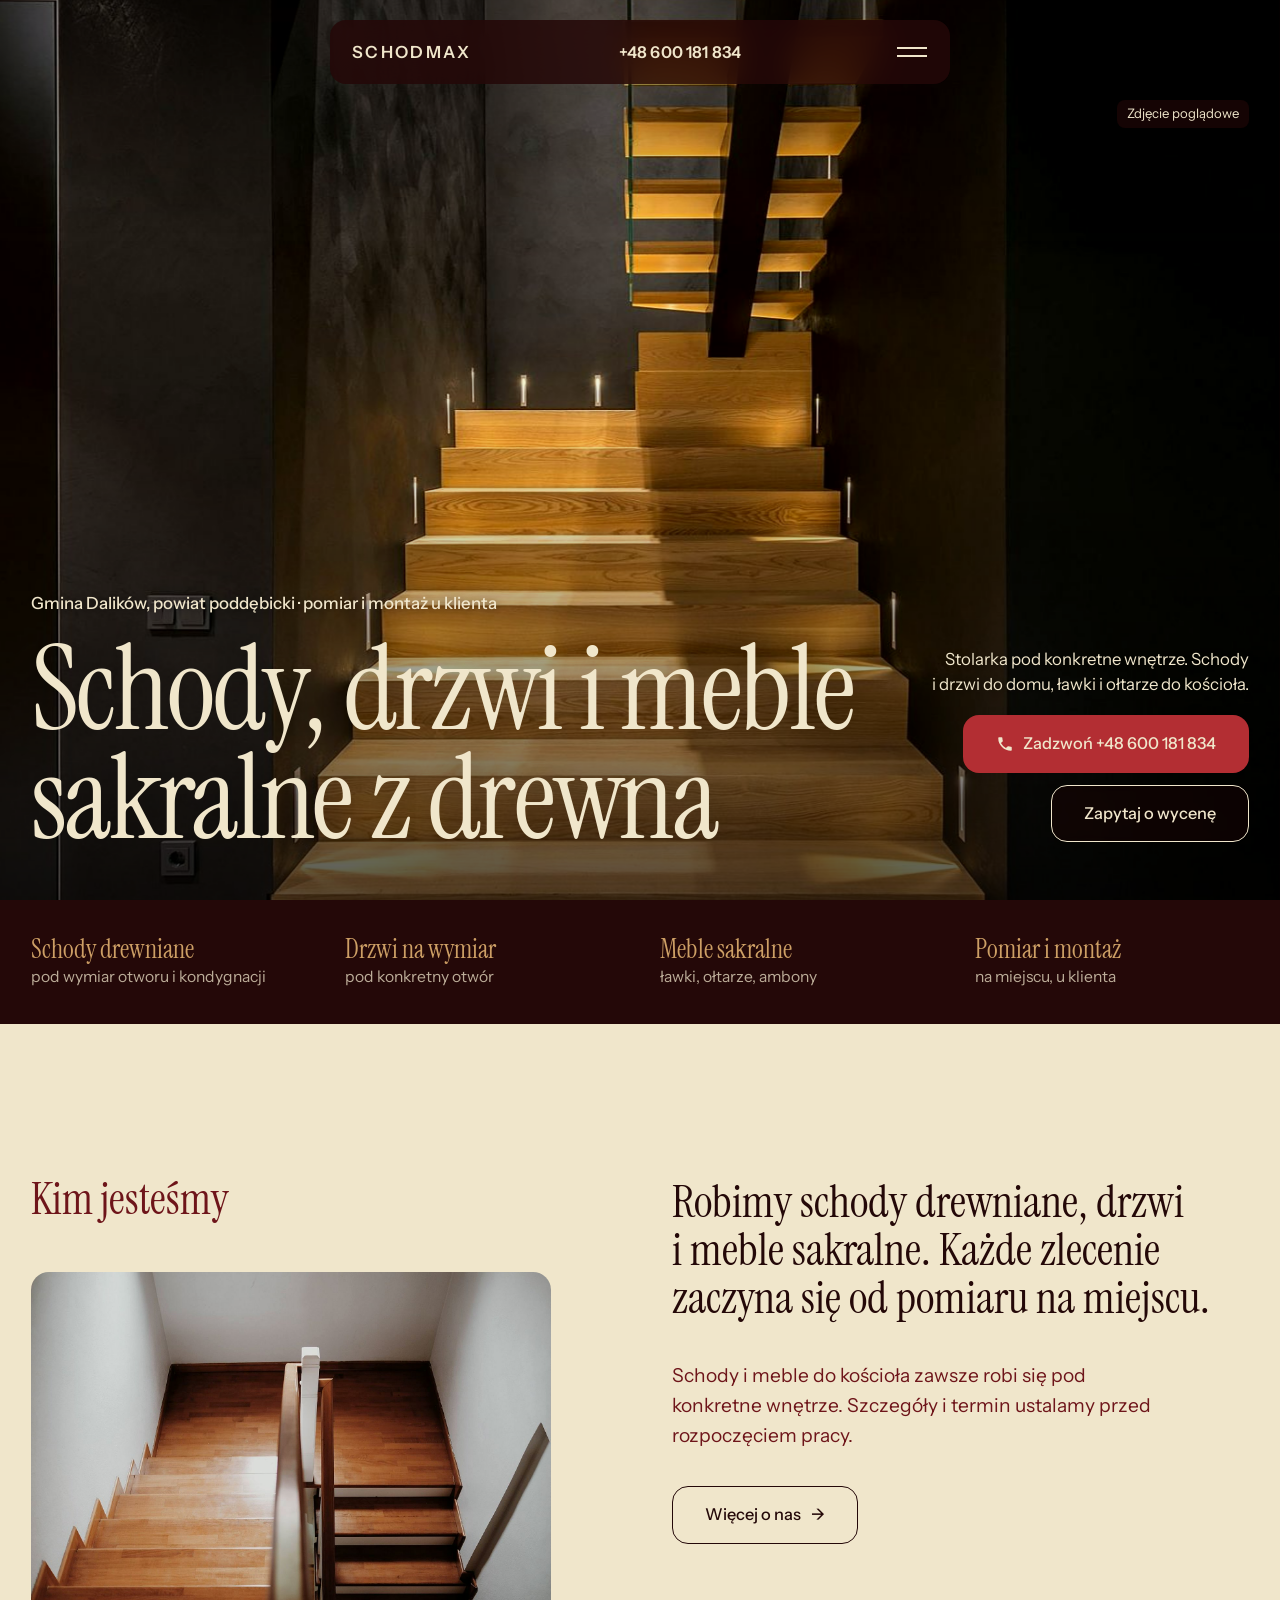
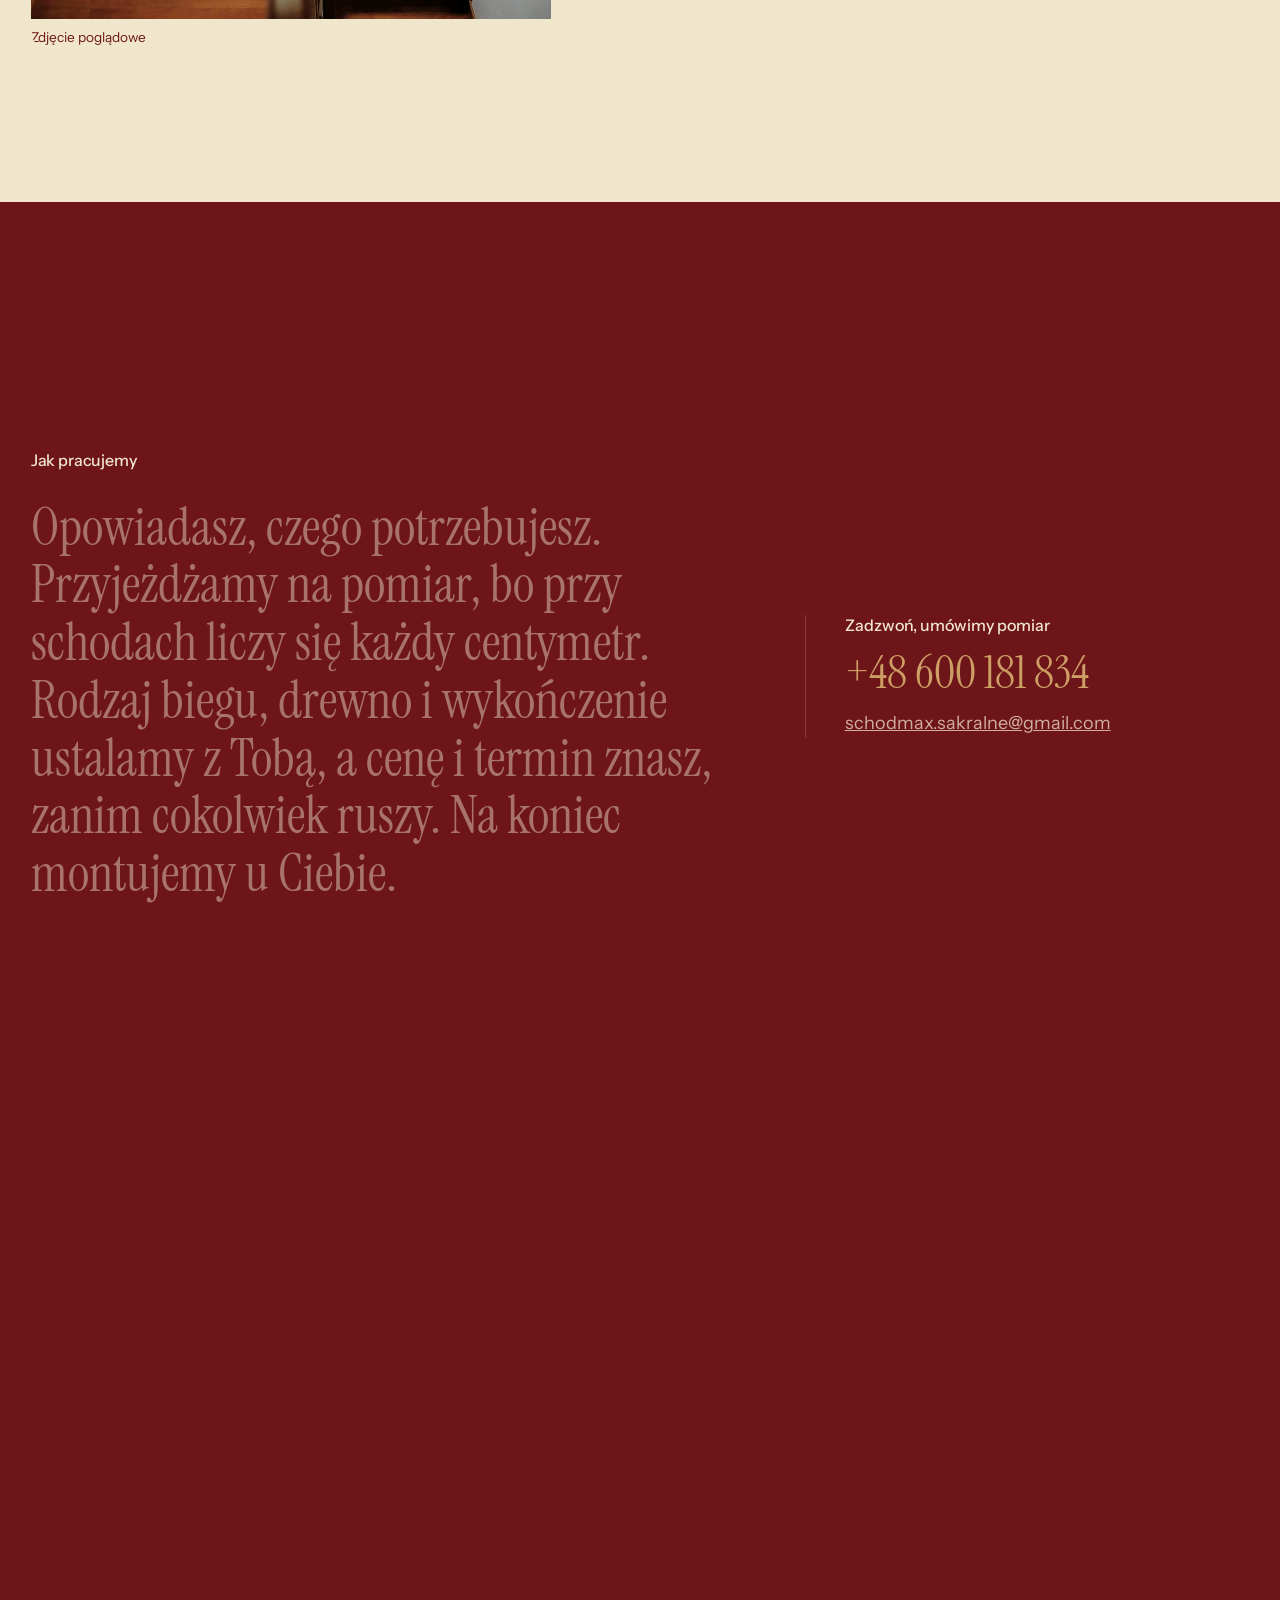
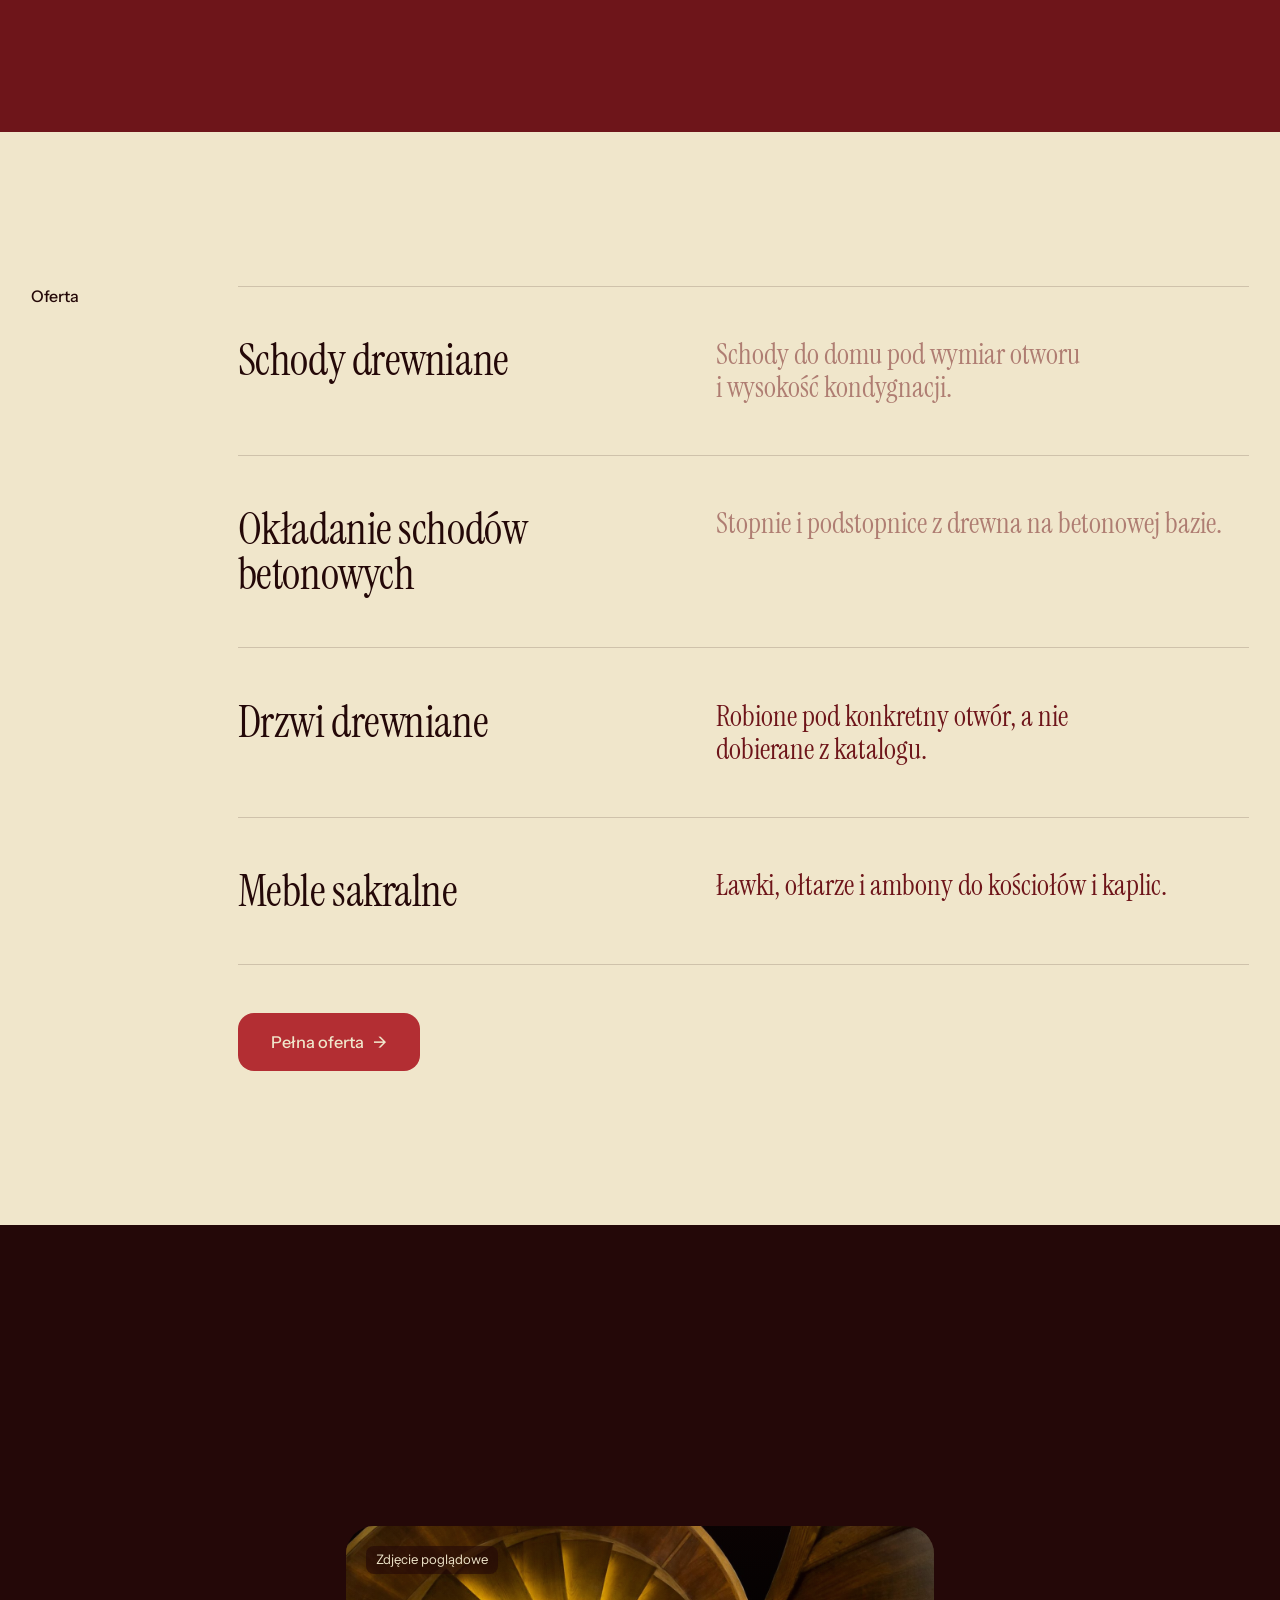
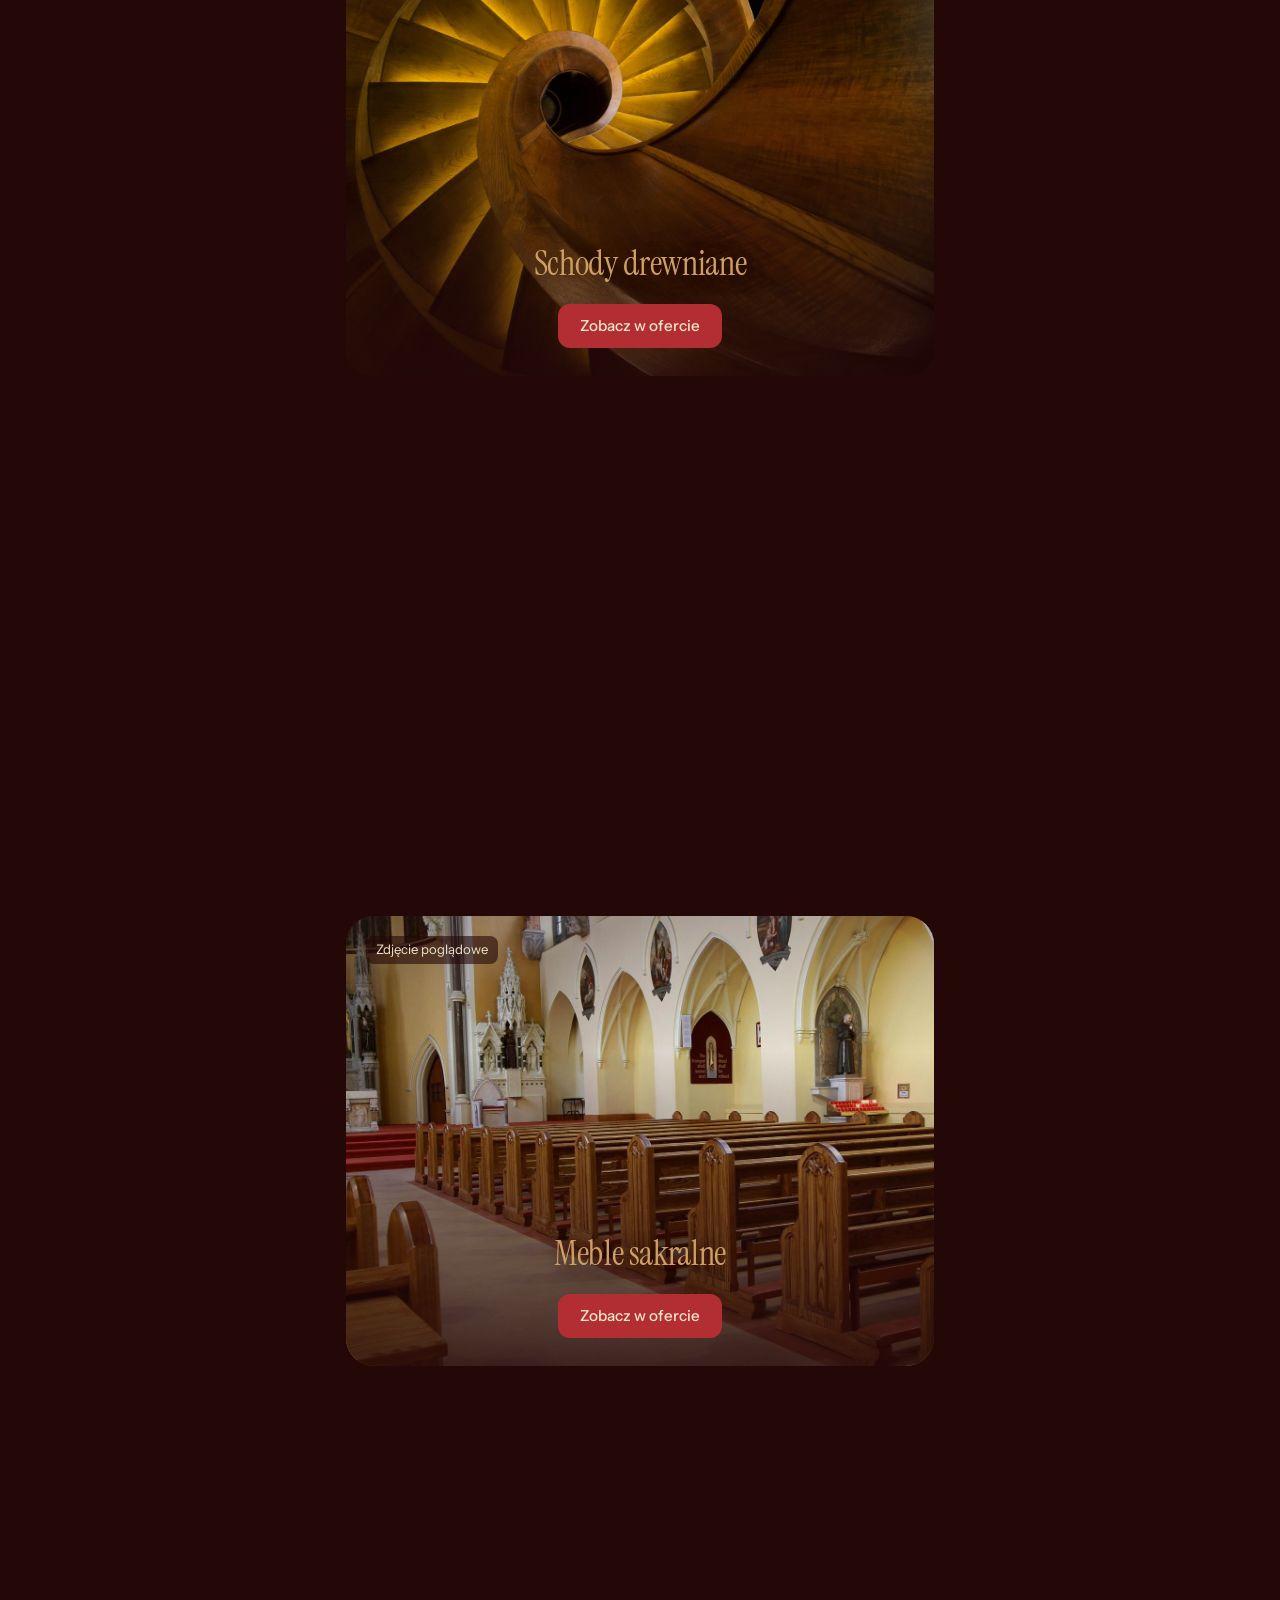
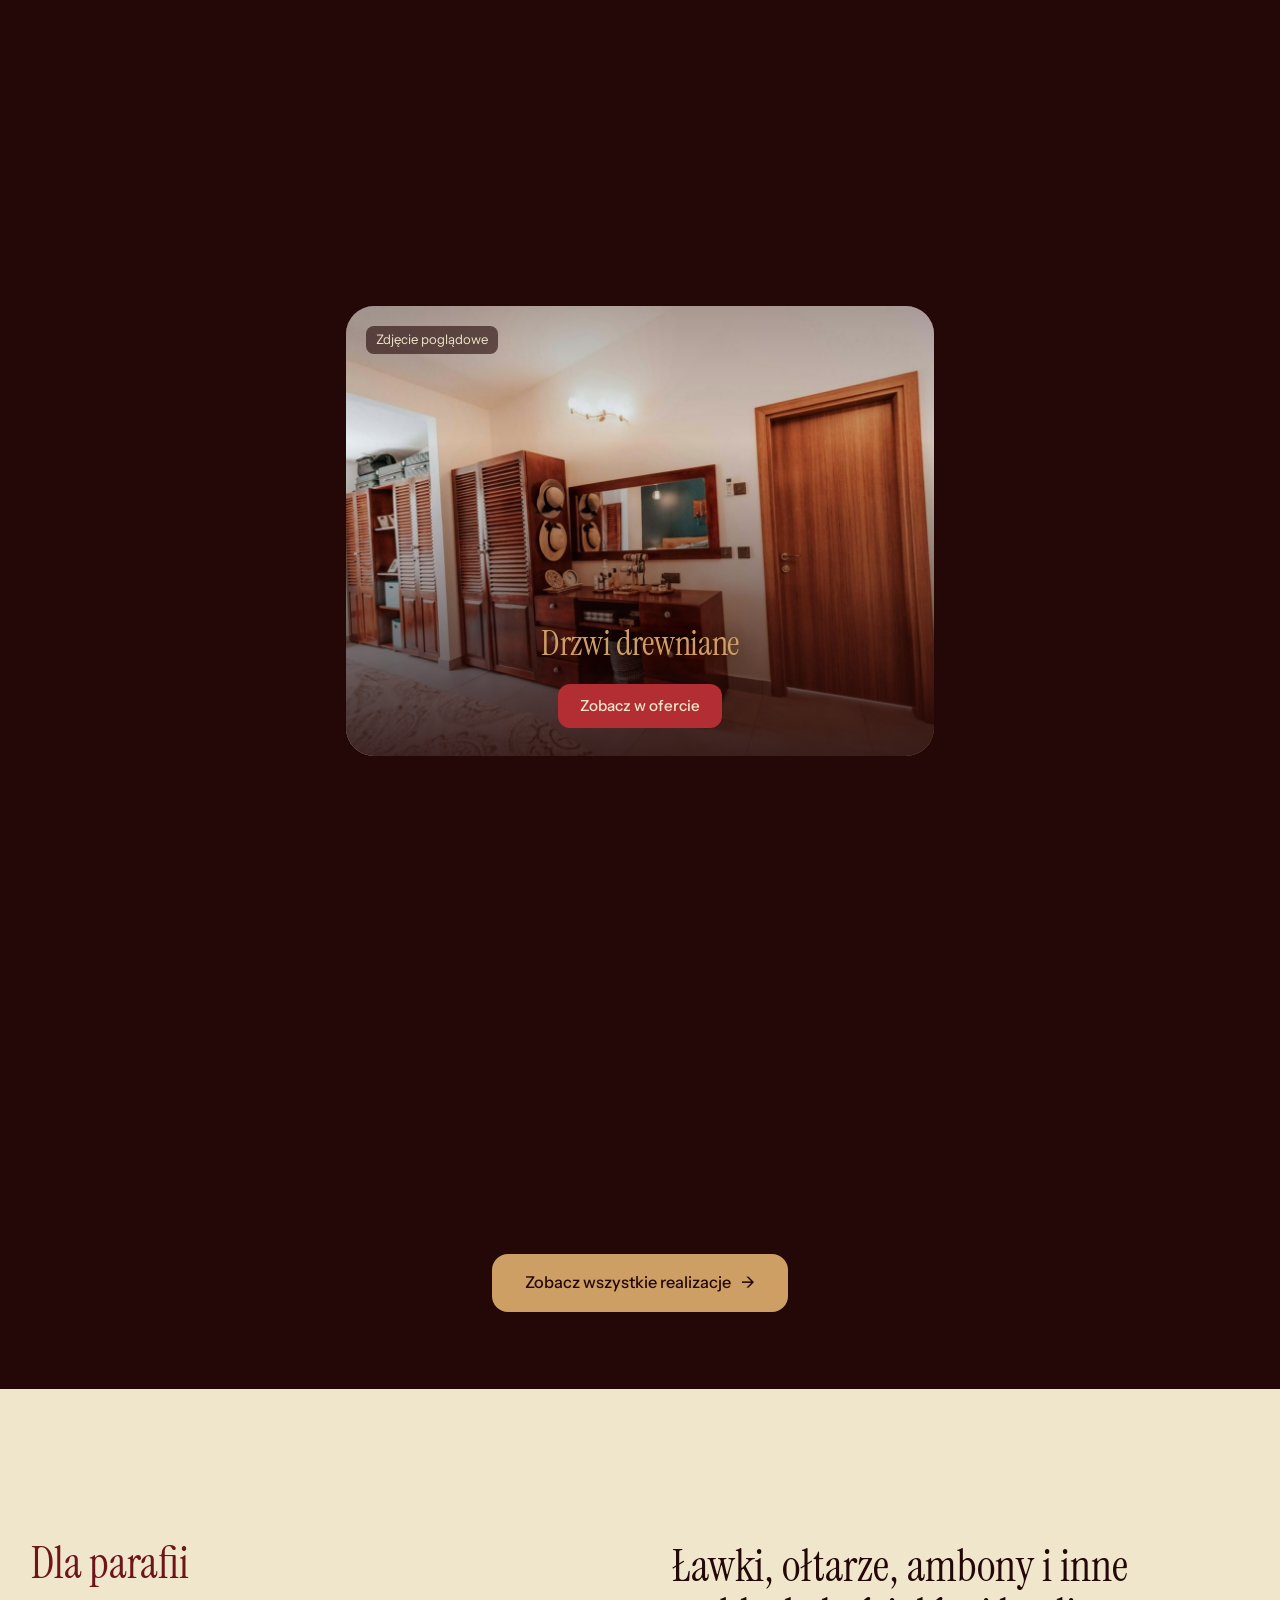
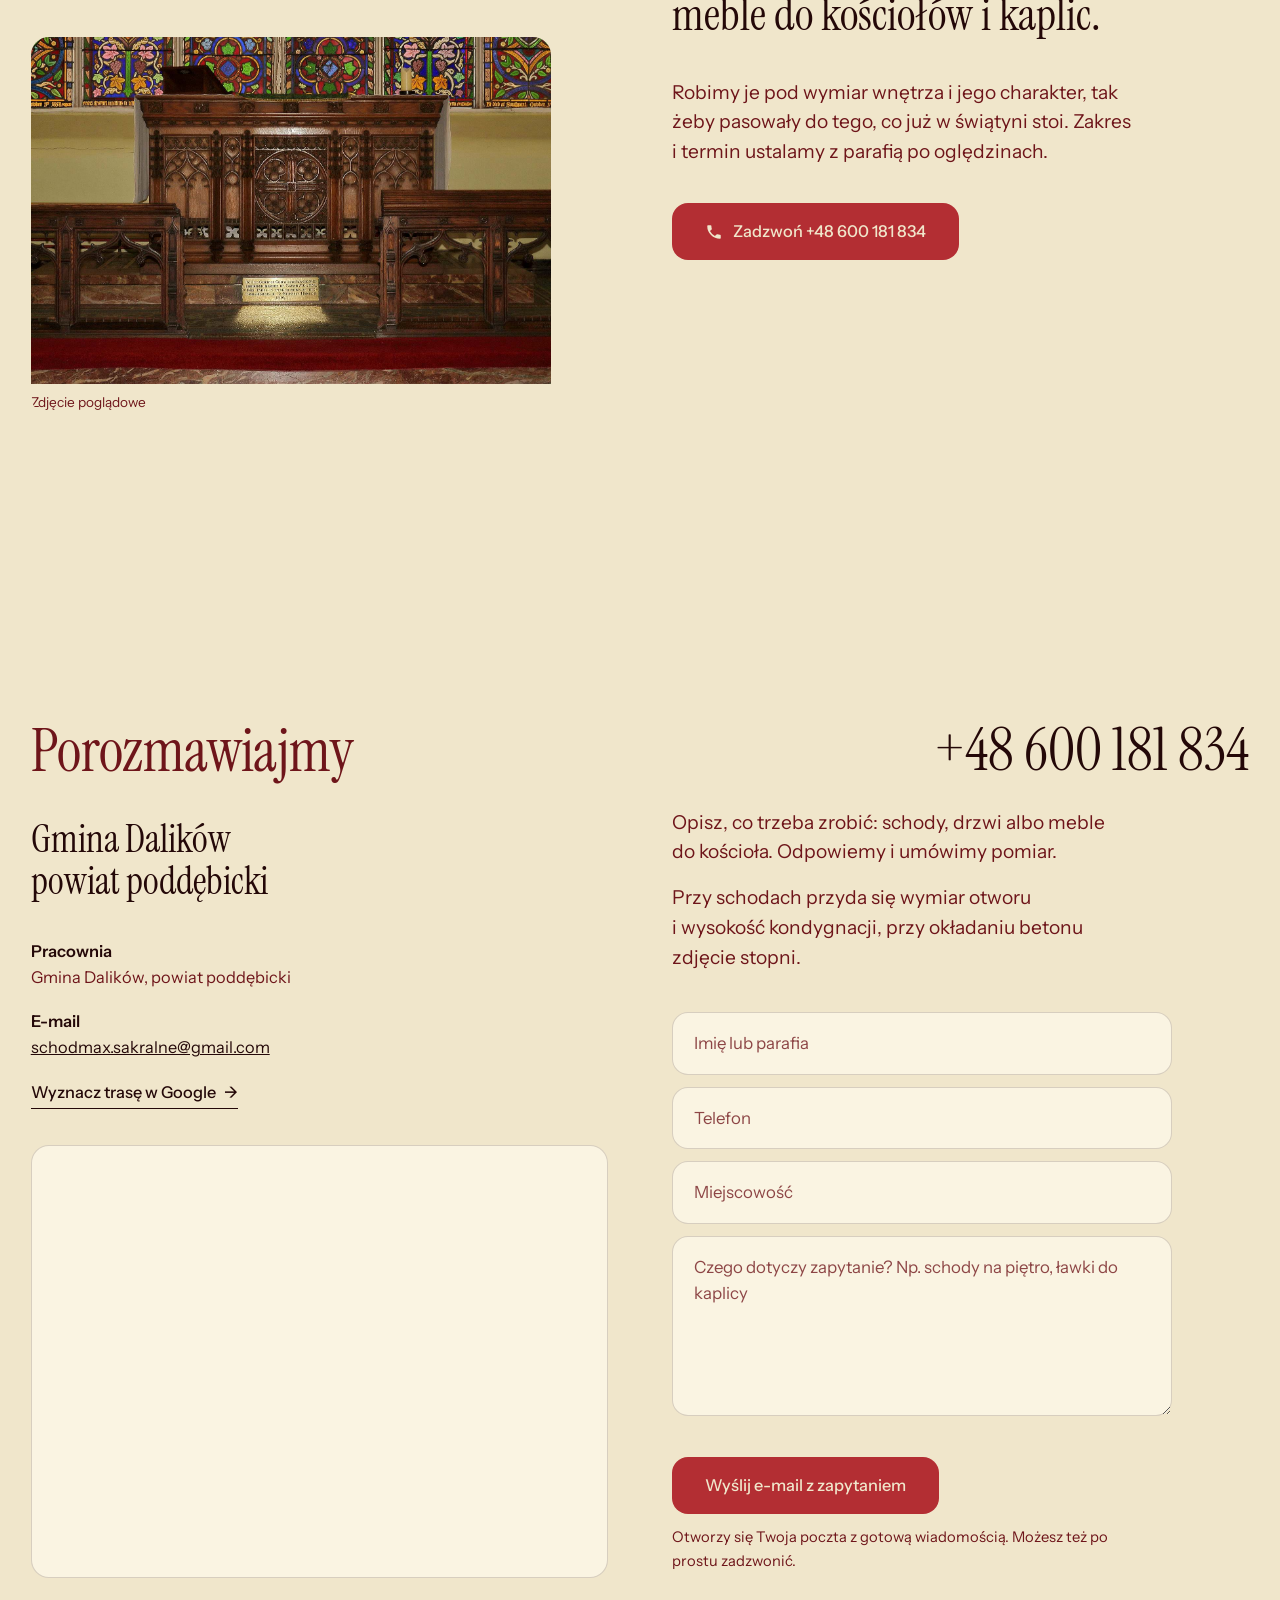
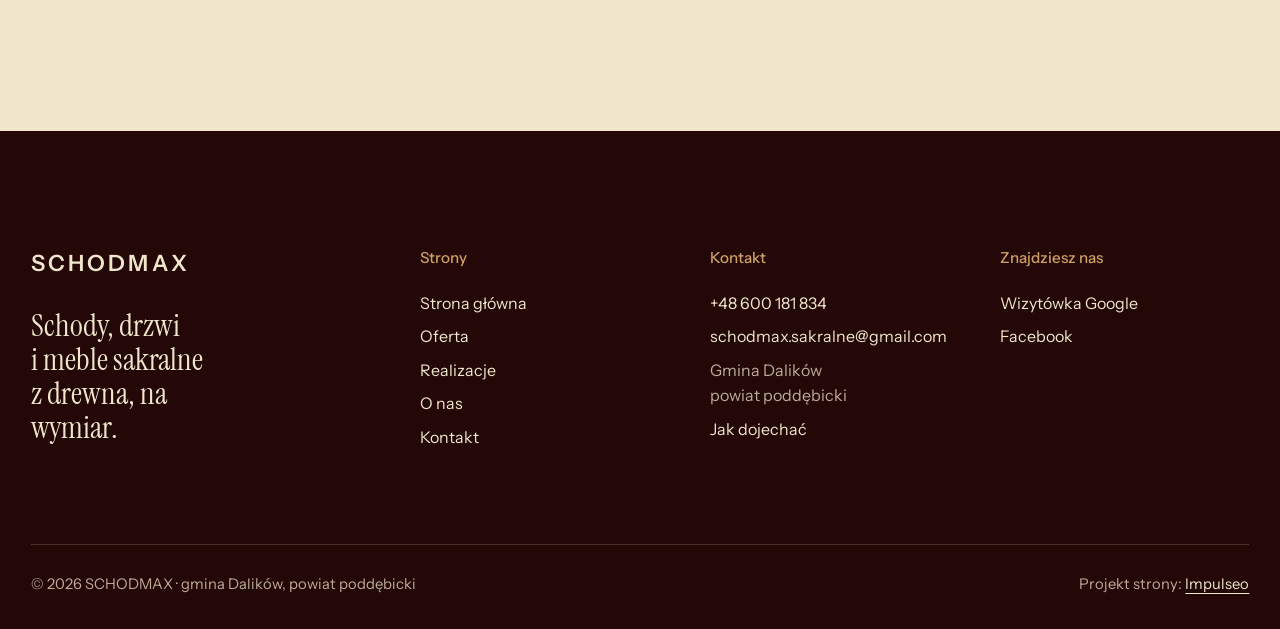
==== commit b192e8ab: "Demo na silniku Impulseo (wzór thefitouter.com, paleta Cacao/Bordeaux, 60-30-10) Wszystkie zdjęcia o" ====
--- a/index.html
+++ b/index.html
@@ -3,166 +3,205 @@
 <head>
 <meta charset="UTF-8">
 <meta name="viewport" content="width=device-width, initial-scale=1.0">
-<title>Schody, drzwi i meble sakralne</title>
-<meta name="description" content="Schody drewniane, drzwi i meble sakralne na wymiar. Pomiar na miejscu i montaż. Zadzwoń: +48 600 181 834.">
-<link rel="canonical" href="https://kris20032.github.io/schodmax/">
+<title>Schody drewniane, drzwi i meble sakralne na wymiar · Dalików | SCHODMAX</title>
+<meta name="description" content="SCHODMAX: schody drewniane, drzwi na wymiar, okładanie schodów betonowych i meble sakralne (ławki, ołtarze, ambony). Pomiar na miejscu i montaż. Tel. 600 181 834.">
+<link rel="canonical" href="https://impulseo-pl.github.io/schodmax/">
 <meta name="robots" content="noindex, nofollow">
+<meta name="theme-color" content="#240808">
 <meta property="og:type" content="website">
 <meta property="og:locale" content="pl_PL">
 <meta property="og:site_name" content="SCHODMAX">
-<meta property="og:title" content="Schody, drzwi i meble sakralne">
-<meta property="og:description" content="Schody drewniane, drzwi i meble sakralne na wymiar. Pomiar na miejscu i montaż. Zadzwoń: +48 600 181 834.">
-<meta property="og:url" content="https://kris20032.github.io/schodmax/">
-<meta property="og:image" content="https://kris20032.github.io/schodmax/img/og.jpg">
+<meta property="og:title" content="Schody drewniane, drzwi i meble sakralne na wymiar · Dalików | SCHODMAX">
+<meta property="og:description" content="SCHODMAX: schody drewniane, drzwi na wymiar, okładanie schodów betonowych i meble sakralne (ławki, ołtarze, ambony). Pomiar na miejscu i montaż. Tel. 600 181 834.">
+<meta property="og:url" content="https://impulseo-pl.github.io/schodmax/">
+<meta property="og:image" content="https://impulseo-pl.github.io/schodmax/img/og.jpg">
 <meta property="og:image:width" content="1200">
 <meta property="og:image:height" content="630">
 <meta name="twitter:card" content="summary_large_image">
-<script type="application/ld+json">{"@context": "https://schema.org", "@type": "LocalBusiness", "name": "SCHODMAX", "url": "https://kris20032.github.io/schodmax/", "telephone": "+48600181834", "image": "https://kris20032.github.io/schodmax/img/og.jpg", "areaServed": "Dalików", "sameAs": ["https://www.facebook.com/schodmax/", "https://www.google.com/maps/place/SCHODMAX+Schody,+Drzwi,+Meble+Sakralne/@51.953761,19.1343692,15z"]}</script>
+
+<script type="application/ld+json">{"@context": "https://schema.org", "@type": "HomeAndConstructionBusiness", "name": "SCHODMAX", "url": "https://impulseo-pl.github.io/schodmax/", "telephone": "+48600181834", "email": "schodmax.sakralne@gmail.com", "image": "https://impulseo-pl.github.io/schodmax/img/og.jpg", "address": {"@type": "PostalAddress", "addressLocality": "gmina Dalików", "addressRegion": "łódzkie", "addressCountry": "PL"}, "geo": {"@type": "GeoCoordinates", "latitude": 51.953761, "longitude": 19.1343692}, "areaServed": "powiat poddębicki", "sameAs": ["https://www.facebook.com/schodmax/", "https://www.google.com/maps/place/SCHODMAX+Schody,+Drzwi,+Meble+Sakralne/@51.953761,19.1343692,15z"]}</script>
+<script>document.documentElement.classList.add('js')</script>
+<link rel="preload" as="image" href="img/hero.jpg" fetchpriority="high">
 <link rel="preconnect" href="https://fonts.googleapis.com">
 <link rel="preconnect" href="https://fonts.gstatic.com" crossorigin>
-<link href="https://fonts.googleapis.com/css2?family=Lora:wght@500;600;700&family=Manrope:wght@400;500;600&display=swap" rel="stylesheet">
-<link rel="stylesheet" href="assets/styles.css?v=8ecb008a">
+<link href="https://fonts.googleapis.com/css2?family=Instrument+Sans:wght@400..600&family=Instrument+Serif&display=swap" rel="stylesheet">
+<link rel="stylesheet" href="assets/styles.css?v=20261118a">
+<style>@media (max-width:700px){.pill-logo .word{display:inline;font-size:.92rem;letter-spacing:.1em}}</style>
+<script src="assets/lenis.min.js?v=1.1.20" defer></script>
+<script src="assets/main.js?v=20261118a" defer></script>
 </head>
 <body>
-
-<header class="nav">
-  <div class="wrap nav-inner">
-    <a class="brand" href="index.html"><span class="name">SCHODMAX</span><span class="sub">Schody, drzwi, meble sakralne</span></a>
-    <nav class="nav-links">
-      <a href="index.html" class="active" aria-current="page">Strona główna</a>
+<a class="skip" href="#tresc">Przejdź do treści</a>
+<header class="pill">
+  <a class="pill-logo" href="index.html" aria-label="SCHODMAX - strona główna"><span class="word">SCHODMAX</span></a>
+  <a class="pill-phone" href="tel:+48600181834">+48 600 181 834</a>
+  <button class="burger" type="button" aria-expanded="false" aria-controls="menu" aria-label="Otwórz menu"><i></i><i></i></button>
+</header>
+<div class="menu" id="menu" aria-hidden="true">
+  <div class="menu-grid">
+    <nav class="menu-links" aria-label="Menu główne">
+      <a href="index.html" aria-current="page">Strona główna</a>
+      <a href="oferta.html">Oferta</a>
       <a href="realizacje.html">Realizacje</a>
-      <a href="oferta.html">Oferta</a>
-      <a href="o-nas.html">O nas</a>
+      <a href="o-nas.html">O nas</a>
       <a href="kontakt.html">Kontakt</a>
-      <a href="kontakt.html" class="btn btn-accent">Zapytaj o wycenę</a>
     </nav>
-    <button class="nav-toggle" aria-label="Menu"><span></span><span></span><span></span></button>
-  </div>
-</header>
-
-<main>
-<section class="hero-cine">
-  <img src="img/hero.jpg" fetchpriority="high" data-rotate="img/g1.jpg|img/g2.jpg" alt="SCHODMAX - Schody, drzwi i meble sakralne z drewna. " width="1600" height="1068">
+    <div class="menu-side">
+      <div><b>Telefon</b><a href="tel:+48600181834">+48 600 181 834</a></div>
+      <div><b>Pracownia</b>gmina Dalików, powiat poddębicki</div>
+      <div><b>E-mail</b><a href="mailto:schodmax.sakralne@gmail.com">schodmax.sakralne@gmail.com</a></div>
+    </div>
+  </div>
+</div>
+<main id="tresc">
+<section class="hero">
+  <img class="hero-img" src="img/hero.jpg" width="1600" height="1068" alt="Drewniane schody z&nbsp;podświetlonymi stopniami (zdjęcie poglądowe)" fetchpriority="high"><span class="hero-cap">Zdjęcie poglądowe</span>
+  <div class="hero-in">
+    <div>
+      <p class="hero-kicker">Gmina Dalików, powiat poddębicki · pomiar i&nbsp;montaż u&nbsp;klienta</p>
+      <h1>Schody, drzwi i&nbsp;meble sakralne z&nbsp;drewna</h1>
+    </div>
+    <div class="hero-side">
+      <p>Stolarka pod konkretne wnętrze. Schody i&nbsp;drzwi do domu, ławki i&nbsp;ołtarze do kościoła.</p>
+      <div class="btn-row">
+        <a class="btn btn-main hero-call" href="tel:+48600181834"><svg class="ico" viewBox="0 0 24 24" fill="none" aria-hidden="true"><path d="M6.6 10.8a15.5 15.5 0 0 0 6.6 6.6l2.2-2.2a1 1 0 0 1 1-.24 11.4 11.4 0 0 0 3.6.58 1 1 0 0 1 1 1V20a1 1 0 0 1-1 1A17 17 0 0 1 3 4a1 1 0 0 1 1-1h3.5a1 1 0 0 1 1 1c0 1.25.2 2.45.57 3.57a1 1 0 0 1-.25 1L6.6 10.8Z" fill="currentColor"/></svg>Zadzwoń +48 600 181 834</a>
+        <a class="btn btn-line btn-on-photo" href="#formularz">Zapytaj o&nbsp;wycenę</a>
+      </div>
+    </div>
+  </div>
+</section>
+
+<section class="facts cacao dark" aria-label="Najważniejsze informacje">
+  <ul class="wrap facts-list">
+    <li><b>Schody drewniane</b>pod wymiar otworu i&nbsp;kondygnacji</li>
+    <li><b>Drzwi na wymiar</b>pod konkretny otwór</li>
+    <li><b>Meble sakralne</b>ławki, ołtarze, ambony</li>
+    <li><b>Pomiar i&nbsp;montaż</b>na miejscu, u&nbsp;klienta</li>
+  </ul>
+</section>
+
+<section class="sec bone" id="o-nas">
+  <div class="wrap about">
+    <div class="about-left up">
+      <p class="label-serif">Kim jesteśmy</p><figure class="about-fig"><img src="img/about.jpg" width="1600" height="1066" alt="Drewniane schody w&nbsp;domu (zdjęcie poglądowe)" loading="lazy"><figcaption class="poglad">Zdjęcie poglądowe</figcaption></figure>
+    </div>
+    <div class="about-right up">
+      <p class="statement">Robimy schody drewniane, drzwi i&nbsp;meble sakralne. Każde zlecenie zaczyna się od pomiaru na miejscu.</p>
+      <p class="lead">Schody i&nbsp;meble do kościoła zawsze robi się pod konkretne wnętrze. Szczegóły i&nbsp;termin ustalamy przed rozpoczęciem pracy.</p>
+      <div class="btn-row"><a class="btn btn-line" href="o-nas.html">Więcej o&nbsp;nas <span aria-hidden="true">→</span></a></div>
+    </div>
+  </div>
+</section>
+
+<section class="reveal-sec bordeaux dark" aria-labelledby="jak">
+  <div class="reveal-stick">
+    <div class="reveal-main">
+      <h2 class="label" id="jak">Jak pracujemy</h2>
+      <p class="reveal-text">Opowiadasz, czego potrzebujesz. Przyjeżdżamy na pomiar, bo przy schodach liczy się każdy centymetr. Rodzaj biegu, drewno i&nbsp;wykończenie ustalamy z&nbsp;Tobą, a&nbsp;cenę i&nbsp;termin znasz, zanim cokolwiek ruszy. Na koniec montujemy u&nbsp;Ciebie.</p>
+    </div>
+    <aside class="reveal-aside">
+      <p class="label">Zadzwoń, umówimy pomiar</p>
+      <a class="reveal-phone" href="tel:+48600181834">+48 600 181 834</a>
+      <p><a href="mailto:schodmax.sakralne@gmail.com" style="color:inherit">schodmax.sakralne@gmail.com</a></p>
+    </aside>
+  </div>
+</section>
+
+<section class="sec bone" id="oferta">
+  <div class="wrap svc">
+    <h2 class="label">Oferta</h2>
+    <div>
+      <div class="svc-list">
+      <a class="svc-row" href="oferta.html#schody"><h3>Schody drewniane</h3><p>Schody do domu pod wymiar otworu i&nbsp;wysokość kondygnacji.</p></a>
+      <a class="svc-row" href="oferta.html#okladanie"><h3>Okładanie schodów betonowych</h3><p>Stopnie i&nbsp;podstopnice z&nbsp;drewna na betonowej bazie.</p></a>
+      <a class="svc-row" href="oferta.html#drzwi"><h3>Drzwi drewniane</h3><p>Robione pod konkretny otwór, a&nbsp;nie dobierane z&nbsp;katalogu.</p></a>
+      <a class="svc-row" href="oferta.html#sakralne"><h3>Meble sakralne</h3><p>Ławki, ołtarze i&nbsp;ambony do kościołów i&nbsp;kaplic.</p></a>
+      </div>
+      <div class="svc-foot"><a class="btn btn-main" href="oferta.html">Pełna oferta <span aria-hidden="true">→</span></a></div>
+    </div>
+  </div>
+</section>
+
+<section class="cards cacao dark" aria-label="Realizacje">
+  <div class="card-wrap"><div class="card-stick">
+    <a class="card" href="oferta.html#schody"><img src="img/g2.jpg" width="1600" height="1155" alt="Kręcone schody z&nbsp;drewna (zdjęcie poglądowe)" decoding="async"><span class="card-cap">Zdjęcie poglądowe</span><span class="card-in"><h3>Schody drewniane</h3><span class="btn btn-main btn-sm">Zobacz w&nbsp;ofercie</span></span></a>
+  </div></div>
+  <div class="card-wrap"><div class="card-stick">
+    <a class="card" href="oferta.html#sakralne"><img src="img/g3.jpg" width="1600" height="995" alt="Drewniane ławki w&nbsp;kościele (zdjęcie poglądowe)" loading="lazy" decoding="async"><span class="card-cap">Zdjęcie poglądowe</span><span class="card-in"><h3>Meble sakralne</h3><span class="btn btn-main btn-sm">Zobacz w&nbsp;ofercie</span></span></a>
+  </div></div>
+  <div class="card-wrap"><div class="card-stick">
+    <a class="card" href="oferta.html#drzwi"><img src="img/g8.jpg" width="1506" height="946" alt="Drewniane drzwi w&nbsp;domu (zdjęcie poglądowe)" loading="lazy" decoding="async"><span class="card-cap">Zdjęcie poglądowe</span><span class="card-in"><h3>Drzwi drewniane</h3><span class="btn btn-main btn-sm">Zobacz w&nbsp;ofercie</span></span></a>
+  </div></div>
+  <div class="wrap cards-foot"><a class="btn btn-brass" href="realizacje.html">Zobacz wszystkie realizacje <span aria-hidden="true">→</span></a></div>
+</section>
+
+<section class="sec bone" id="parafie">
+  <div class="wrap about">
+    <div class="about-left up">
+      <p class="label-serif">Dla parafii</p><figure class="about-fig"><img src="img/g5.jpg" width="1600" height="1056" alt="Drewniany ołtarz w&nbsp;kościele (zdjęcie poglądowe)" loading="lazy"><figcaption class="poglad">Zdjęcie poglądowe</figcaption></figure>
+    </div>
+    <div class="about-right up">
+      <p class="statement">Ławki, ołtarze, ambony i&nbsp;inne meble do kościołów i&nbsp;kaplic.</p>
+      <p class="lead">Robimy je pod wymiar wnętrza i&nbsp;jego charakter, tak żeby pasowały do tego, co już w&nbsp;świątyni stoi. Zakres i&nbsp;termin ustalamy z&nbsp;parafią po oględzinach.</p>
+      <div class="btn-row"><a class="btn btn-main" href="tel:+48600181834"><svg class="ico" viewBox="0 0 24 24" fill="none" aria-hidden="true"><path d="M6.6 10.8a15.5 15.5 0 0 0 6.6 6.6l2.2-2.2a1 1 0 0 1 1-.24 11.4 11.4 0 0 0 3.6.58 1 1 0 0 1 1 1V20a1 1 0 0 1-1 1A17 17 0 0 1 3 4a1 1 0 0 1 1-1h3.5a1 1 0 0 1 1 1c0 1.25.2 2.45.57 3.57a1 1 0 0 1-.25 1L6.6 10.8Z" fill="currentColor"/></svg>Zadzwoń +48 600 181 834</a></div>
+    </div>
+  </div>
+</section>
+
+
+
+<section class="sec bone" id="kontakt">
+  <div class="wrap contact">
+    <div class="up">
+      <h2>Porozmawiajmy</h2>
+      <p class="big-addr">Gmina Dalików<br>powiat poddębicki</p>
+      <div class="contact-meta">
+        <p><b>Pracownia</b>Gmina Dalików, powiat poddębicki</p>
+        <p><b>E-mail</b><a href="mailto:schodmax.sakralne@gmail.com">schodmax.sakralne@gmail.com</a></p>
+        <p><a class="link" href="https://www.google.com/maps/place/SCHODMAX+Schody,+Drzwi,+Meble+Sakralne/@51.953761,19.1343692,15z" target="_blank" rel="noopener">Wyznacz trasę w&nbsp;Google <span aria-hidden="true">→</span></a></p>
+      </div>
+      <div class="map"><iframe src="https://maps.google.com/maps?q=51.953761,19.1343692&z=13&output=embed" title="Mapa dojazdu, gmina Dalików, powiat poddębicki" loading="lazy" referrerpolicy="no-referrer-when-downgrade"></iframe></div>
+    </div>
+    <div class="contact-right up" id="formularz">
+      <a class="big-phone" href="tel:+48600181834">+48 600 181 834</a>
+      <p class="lead">Opisz, co trzeba zrobić: schody, drzwi albo meble do kościoła. Odpowiemy i&nbsp;umówimy pomiar.</p>
+      <p class="lead" style="margin-top:16px">Przy schodach przyda się wymiar otworu i&nbsp;wysokość kondygnacji, przy okładaniu betonu zdjęcie stopni.</p>
+      <form class="form" action="mailto:schodmax.sakralne@gmail.com" method="post" enctype="text/plain" data-to="schodmax.sakralne@gmail.com">
+        <label><span class="sr">Imię lub parafia</span><input name="imie" type="text" data-label="Imię lub parafia" placeholder="Imię lub parafia" required></label>
+        <label><span class="sr">Telefon</span><input name="telefon" type="tel" data-label="Telefon" placeholder="Telefon" required></label>
+        <label><span class="sr">Miejscowość</span><input name="miejscowosc" type="text" data-label="Miejscowość" placeholder="Miejscowość"></label>
+        <label><span class="sr">Czego dotyczy zapytanie</span><textarea name="wiadomosc" data-label="Czego dotyczy zapytanie" placeholder="Czego dotyczy zapytanie? Np. schody na piętro, ławki do kaplicy"></textarea></label>
+        <button class="btn btn-main" type="submit">Wyślij e-mail z&nbsp;zapytaniem</button>
+        <p class="form-note">Otworzy się Twoja poczta z&nbsp;gotową wiadomością. Możesz też po prostu zadzwonić.</p>
+      </form>
+    </div>
+  </div>
+</section>
+</main>
+<footer class="foot dark">
   <div class="wrap">
-    <div class="hero-copy">
-      <div class="brandmark bm-l"><span class="bm-line"><span>SCHODMAX</span></span></div>
-      <h1>Schody, drzwi i meble sakralne z drewna. </h1>
-      <p class="lead">Stolarka pod konkretne wnętrze. Schody i drzwi do domu, ławki i ołtarze do kościoła.</p>
-      <div class="hero-actions">
-        <a href="realizacje.html" class="btn btn-accent">Zobacz realizacje <span class="arr">→</span></a>
-        <a href="kontakt.html" class="btn btn-ghost btn-on-dark">Zapytaj o wycenę</a>
-      </div>
-    </div>
-  </div>
-</section>
-<section class="strip n-5" style="padding-block:0">
-  <div class="wrap">
-    <div class="item reveal"><div class="k">Schody drewniane</div><div class="v"></div></div>
-    <div class="item reveal"><div class="k">Drzwi na wymiar</div><div class="v"></div></div>
-    <div class="item reveal"><div class="k">Meble sakralne</div><div class="v"></div></div>
-    <div class="item reveal"><div class="k">Pomiar na miejscu</div><div class="v"></div></div>
-    <div class="item reveal"><div class="k">Montaż u klienta</div><div class="v"></div></div>
-  </div>
-</section>
-<section>
-  <div class="wrap split">
-    <div class="split-art reveal"><img src="img/g3.jpg" alt="SCHODMAX - realizacja" loading="lazy" width="1836" height="1142" decoding="async"></div>
-    <div class="split-copy reveal">
-      <span class="eyebrow">Kim jesteśmy</span>
-      <h2>Kto robi Twoje schody</h2>
-      <p class="muted">Robimy schody drewniane, drzwi i meble sakralne. Każde zlecenie zaczyna się od pomiaru na miejscu, bo schody i meble do kościoła zawsze robi się pod konkretne wnętrze.</p>
-      <p class="muted">Szczegóły i termin ustalamy przed rozpoczęciem pracy.</p>
-      <a href="o-nas.html" class="btn btn-ghost">Poznaj nas <span class="arr">→</span></a>
-    </div>
-  </div>
-</section>
-<section class="gateways-band">
-  <div class="wrap">
-    <div class="gateways">
-      <a href="oferta.html" class="gateway reveal"><img src="img/g4.jpg" alt="Schody drewniane" loading="lazy" width="1600" height="1068" decoding="async"><span class="g-ttl">Schody drewniane</span></a>
-      <a href="oferta.html" class="gateway reveal"><img src="img/g5.jpg" alt="Meble sakralne" loading="lazy" width="1920" height="1267" decoding="async"><span class="g-ttl">Meble sakralne</span></a>
-      <a href="oferta.html" class="gateway reveal"><img src="img/g6.jpg" alt="Drzwi drewniane" loading="lazy" width="1834" height="1344" decoding="async"><span class="g-ttl">Drzwi drewniane</span></a>
-    </div>
-  </div>
-</section>
-<section class="stopklatka" aria-hidden="true">
-  <div class="stk-bg" style="background-image:url(img/g7.jpg)"></div>
-</section>
-<section class="opinie op-fallback">
-  <div class="wrap">
-    <div class="head center reveal">
-      <span class="eyebrow">Opinie</span>
-      <h2>Co mówią klienci</h2>
-      <p>Wpisz SCHODMAX w Google i sprawdź, co o nas piszą klienci.</p>
-    </div>
-  </div>
-</section>
-<section>
-  <div class="wrap">
-    <div class="head reveal">
-      <span class="eyebrow">Realizacje</span>
-      <h2>Schody, drzwi i meble</h2>
-      <p>Schody, drzwi i meble do kościołów - tak może wyglądać drewno zrobione pod konkretne wnętrze.</p>
-    </div>
-    <div class="gallery">
-      <div class="tile t-two3 reveal"><img src="img/g8.jpg" alt="SCHODMAX" loading="lazy" width="1506" height="946" decoding="async"></div>
-      <div class="tile t-third reveal"><img src="img/g9.jpg" alt="SCHODMAX" loading="lazy" width="1822" height="1210" decoding="async"></div>
-      <div class="tile t-third reveal"><img src="img/about.jpg" alt="SCHODMAX" loading="lazy" width="1600" height="1066" decoding="async"></div>
-    </div>
-    <div style="margin-top:var(--space-7)" class="reveal"><a href="realizacje.html" class="btn btn-accent">Pełna galeria <span class="arr">→</span></a></div>
-  </div>
-</section>
-<section class="cta">
-  <div class="wrap">
-    <div class="reveal">
-      <span class="eyebrow">Współpraca</span>
-      <h2>Zacznijmy od krótkiej rozmowy.</h2>
-      <p>Odezwij się z pytaniem - odpowiem konkretnie, nic za to nie płacisz.</p>
-    </div>
-    <div class="cta-actions reveal">
-      <a href="kontakt.html" class="btn btn-light">Zapytaj o wycenę <span class="arr">→</span></a>
-      <a href="tel:+48600181834" class="btn btn-ghost btn-ghost-cta">+48 600 181 834</a>
-    </div>
-  </div>
-</section>
-</main>
-
-<footer>
-  <div class="wrap">
-    <div class="foot-grid">
-      <div class="foot-brand">
-        <div class="name">SCHODMAX</div>
-        <p>Stolarka pod konkretne wnętrze. Schody i drzwi do domu, ławki i ołtarze do kościoła.</p>
-      </div>
-      <div class="foot-col">
-        <h4>Nawigacja</h4>
-        <a href="index.html">Strona główna</a>
-        <a href="realizacje.html">Realizacje</a>
-        <a href="oferta.html">Oferta</a>
-        <a href="o-nas.html">O nas</a>
-        <a href="kontakt.html">Kontakt</a>
-      </div>
-      <div class="foot-col">
-        <h4>Kontakt</h4>
-        <a href="tel:+48600181834">+48 600 181 834</a>
-        <a href="mailto:schodmax.sakralne@gmail.com">schodmax.sakralne@gmail.com</a>
-        <p>gmina Dalików, powiat poddębicki</p>
-        <a href="https://www.google.com/maps/place/SCHODMAX+Schody,+Drzwi,+Meble+Sakralne/@51.953761,19.1343692,15z" target="_blank" rel="noopener">Jak dojechać →</a>
-      <div class="foot-soc">
-        <a class="soc" href="https://www.facebook.com/schodmax/" target="_blank" rel="noopener" aria-label="Facebook - SCHODMAX"><svg viewBox="0 0 24 24" aria-hidden="true" focusable="false"><path d="M9.101 23.691v-7.98H6.627v-3.667h2.474v-1.58c0-4.085 1.848-5.978 5.858-5.978.401 0 .955.042 1.468.103a8.68 8.68 0 0 1 1.141.195v3.325a8.623 8.623 0 0 0-.653-.036 26.805 26.805 0 0 0-.733-.009c-.707 0-1.259.096-1.675.309a1.686 1.686 0 0 0-.679.622c-.258.42-.374.995-.374 1.752v1.297h3.919l-.386 2.103-.287 1.564h-3.246v8.245C19.396 23.238 24 18.179 24 12.044c0-6.627-5.373-12-12-12s-12 5.373-12 12c0 5.628 3.874 10.35 9.101 11.647Z" fill="currentColor"/></svg></a>
-        <a class="soc" href="https://www.google.com/maps/place/SCHODMAX+Schody,+Drzwi,+Meble+Sakralne/@51.953761,19.1343692,15z" target="_blank" rel="noopener" aria-label="Google - SCHODMAX"><svg viewBox="0 0 24 24" aria-hidden="true" focusable="false"><path d="M12.48 10.92v3.28h7.84c-.24 1.84-.853 3.187-1.787 4.133-1.147 1.147-2.933 2.4-6.053 2.4-4.827 0-8.6-3.893-8.6-8.72s3.773-8.72 8.6-8.72c2.6 0 4.507 1.027 5.907 2.347l2.307-2.307C18.747 1.44 16.133 0 12.48 0 5.867 0 .307 5.387.307 12s5.56 12 12.173 12c3.573 0 6.267-1.173 8.373-3.36 2.16-2.16 2.84-5.213 2.84-7.667 0-.76-.053-1.467-.173-2.053H12.48z" fill="currentColor"/></svg></a>
-      </div>
-      </div>
-    </div>
-    <div class="foot-bot">
-      <span>© 2026 SCHODMAX</span>
-      <span>Projekt strony: <a class="foot-credit" href="https://impulseo.pl" target="_blank" rel="noopener">Impulseo</a></span>
+    <div class="foot-top">
+      <div>
+        <a class="foot-logo" href="index.html" aria-label="SCHODMAX - strona główna"><span class="word">SCHODMAX</span></a>
+        <p class="foot-claim">Schody, drzwi i&nbsp;meble sakralne z&nbsp;drewna, na wymiar.</p>
+      </div>
+      <div><h4>Strony</h4><ul><li><a href="index.html">Strona główna</a></li><li><a href="oferta.html">Oferta</a></li><li><a href="realizacje.html">Realizacje</a></li><li><a href="o-nas.html">O nas</a></li><li><a href="kontakt.html">Kontakt</a></li></ul></div>
+      <div><h4>Kontakt</h4><ul>
+        <li><a href="tel:+48600181834">+48 600 181 834</a></li><li><a href="mailto:schodmax.sakralne@gmail.com">schodmax.sakralne@gmail.com</a></li><li>Gmina Dalików<br>powiat poddębicki</li><li><a href="https://www.google.com/maps/place/SCHODMAX+Schody,+Drzwi,+Meble+Sakralne/@51.953761,19.1343692,15z" target="_blank" rel="noopener">Jak dojechać</a></li>
+      </ul></div>
+      <div><h4>Znajdziesz nas</h4><ul>
+        <li><a href="https://www.google.com/maps/place/SCHODMAX+Schody,+Drzwi,+Meble+Sakralne/@51.953761,19.1343692,15z" target="_blank" rel="noopener">Wizytówka Google</a></li><li><a href="https://www.facebook.com/schodmax/" target="_blank" rel="noopener">Facebook</a></li>
+      </ul></div>
+    </div>
+    <div class="foot-bottom">
+      <span>© 2026 SCHODMAX · gmina Dalików, powiat poddębicki</span>
+      <span>Projekt strony: <a href="https://impulseo.pl" target="_blank" rel="noopener">Impulseo</a></span>
     </div>
   </div>
 </footer>
-<div class="sticky-reserve"><a class="sr-book" href="kontakt.html">Zapytaj o wycenę</a><a class="sr-call" href="tel:+48600181834" aria-label="Zadzwoń"><svg class="ico-tel" width="16" height="16" viewBox="0 0 24 24" fill="none" aria-hidden="true"><path d="M6.6 10.8a15.5 15.5 0 0 0 6.6 6.6l2.2-2.2a1 1 0 0 1 1-.24 11.4 11.4 0 0 0 3.6.58 1 1 0 0 1 1 1V20a1 1 0 0 1-1 1A17 17 0 0 1 3 4a1 1 0 0 1 1-1h3.5a1 1 0 0 1 1 1c0 1.25.2 2.46.58 3.6a1 1 0 0 1-.25 1l-2.23 2.2Z" fill="currentColor"/></svg></a></div>
-<div class="demo-wazne" data-do="2026-11-24" data-cykl="3" hidden><svg class="dw-ico" width="13" height="13" viewBox="0 0 24 24" fill="none" aria-hidden="true"><circle cx="12" cy="12" r="8.6" stroke="currentColor" stroke-width="1.8"/><path d="M12 7.2V12l3.3 2" stroke="currentColor" stroke-width="1.8" stroke-linecap="round"/></svg><span class="dw-txt"></span></div>
-
-<script src="assets/main.js"></script>
+<div class="callbar">
+  <a class="btn btn-main" href="tel:+48600181834"><svg class="ico" viewBox="0 0 24 24" fill="none" aria-hidden="true"><path d="M6.6 10.8a15.5 15.5 0 0 0 6.6 6.6l2.2-2.2a1 1 0 0 1 1-.24 11.4 11.4 0 0 0 3.6.58 1 1 0 0 1 1 1V20a1 1 0 0 1-1 1A17 17 0 0 1 3 4a1 1 0 0 1 1-1h3.5a1 1 0 0 1 1 1c0 1.25.2 2.45.57 3.57a1 1 0 0 1-.25 1L6.6 10.8Z" fill="currentColor"/></svg>Zadzwoń</a>
+  <a class="btn btn-line" href="kontakt.html">Kontakt i&nbsp;dojazd</a>
+</div>
 </body>
 </html>
--- a/assets/styles.css
+++ b/assets/styles.css
@@ -1,1667 +1,386 @@
-/* ============================================================
-   STOLBASZ — premium, architektoniczny B2B fit-out
-   Jasna paleta, zero brązu. System wg premium-web-craft.
-   Projekt strony: Impulseo (impulseo.pl)
-   ============================================================ */
-
+/* Silnik dem Impulseo (11.2026). Układ wg thefitouter.com: menu-pigułka, wielki szeryf, tekst odsłaniany słowo po słowie,
+   lista usług, karty rozwijane przy przewijaniu. Paleta 60-30-10: Bone (tło) / Bordeaux + Cacao (sekcje, stopka) / Carmine + Brass (przyciski).
+   Kroje: Instrument Serif + Instrument Sans. Dane klienta NIE trafiają do tego pliku (tylko do tresc.py i <style> w HTML). */
 :root{
-  /* PALETA — jasna, architektoniczna, chłodna */
-  --paper:#F3F1EC;          /* główne tło */
-  --paper-2:#E6E3DB;        /* sekcje alternatywne (chłodny jasny szary) */
-  --paper-3:#E6E3DB;        /* delikatne wypełnienia */
-  --ink:#23211E;            /* tekst główny — chłodny grafit */
-  --ink-soft:#43403A;       /* nagłówki drugorzędne */
-  --muted:#87837A;          /* tekst poboczny */
-  --line:rgba(35,33,30,.12);/* hairline */
-  --accent:#8A6B3C;         /* stonowany petrol-slate — jedyny akcent */
-  --accent-d:#6E5430;
-  --accent-soft:rgba(138,107,60,.10);
-  --dark:#23211E;           /* sekcje ciemne (stopka/CTA) */
-
-  /* HOVER ZDJĘĆ — JEDEN standard dla całego silnika (decyzja K. 04.08.2026, artefakt z wariantami).
-     AKTUALNE (K.+Szymon 09.08.2026, wybór z artefaktu 6 wariantów): zoom 1.05 przy 1.4s -
-     przy tak długim czasie mocniejszy kadr NIE skacze, tylko „oddycha". Poprzedni standard
-     (1.02 / .55s z 04.08) odbierany jako dynamiczny i szybki.
-     Spoczynek lekko przygaszony, ale TYLKO tam, gdzie jest mysz (@media hover:hover) —
-     na telefonie zdjęcia zostają w pełnej jasności. */
-  --img-zoom:1.05;                   /* K.+Szymon 09.08: wariant F z artefaktu porównawczego */
-  --img-rest:brightness(.95) saturate(.99);
-  --img-hot:brightness(1.06) saturate(1.05);
-  --img-dur:1.4s;                    /* K.+Szymon 09.08 (wariant F): powoli = elegancko */
-  --img-ease:cubic-bezier(.16,.84,.44,1);  /* miękki ogon, efekt „oddychania" */
-
-  /* ODSTĘPY — skala 4/8 */
-  --space-1:4px; --space-2:8px; --space-3:12px; --space-4:16px; --space-5:24px;
-  --space-6:32px; --space-7:48px; --space-8:64px; --space-9:96px; --space-10:128px;
-
-  /* TYPOGRAFIA — fluid clamp() (skala podbita 16.07.2026: większe, czytelniejsze litery — uwaga Adama) */
-  --text-sm:clamp(.9rem,.87rem + .12vw,1rem);
-  --text-base:clamp(1.08rem,1.04rem + .18vw,1.2rem);
-  --text-lg:clamp(1.24rem,1.15rem + .34vw,1.44rem);
-  --text-h3:clamp(1.34rem,1.22rem + .55vw,1.66rem);
-  --text-h2:clamp(2.1rem,1.66rem + 2.1vw,3.1rem);
-  --text-h1:clamp(2.9rem,2.1rem + 4vw,5.1rem);
-
-  /* PROMIENIE — architektoniczne, raczej ostre */
-  --r-sm:3px; --r-md:6px; --r-lg:10px;
-
-  /* RUCH */
-  --ease:cubic-bezier(.25,.46,.45,.94); --dur:.24s;
-
-  /* CIENIE — miękkie, warstwowe */
-  --sh-sm:0 1px 2px rgba(16,24,32,.04), 0 2px 8px rgba(16,24,32,.05);
-  --sh-md:0 2px 6px rgba(16,24,32,.05), 0 12px 28px -8px rgba(16,24,32,.12);
-  --sh-lg:0 6px 14px rgba(16,24,32,.07), 0 26px 56px -18px rgba(16,24,32,.22);
-
-  --hairline:1px solid var(--line);
-
-  --font-display:'Lora',serif;
-  --font-body:'Manrope',sans-serif;
-}
-
-*{box-sizing:border-box;margin:0;padding:0}
-html{scroll-behavior:smooth}
-body{
-  font-family:var(--font-body);
-  font-size:var(--text-base);
-  line-height:1.65;
-  color:var(--ink);
-  background:var(--paper);
-  -webkit-font-smoothing:antialiased;
-  text-rendering:optimizeLegibility;
-}
-img{max-width:100%;height:auto;display:block}  /* height:auto = width/height z atrybutów trzyma proporcje (TOP#12) */
-a{color:inherit;text-decoration:none}
-
-.wrap{width:min(92%,1180px);margin-inline:auto}
-section{padding-block:clamp(52px,6.5vw,96px)}
-
-h1,h2,h3{font-family:var(--font-display);font-weight:700;line-height:1.08;letter-spacing:-.02em;color:var(--ink)}
-h1{font-size:var(--text-h1);letter-spacing:-.035em}
-h2{font-size:var(--text-h2);letter-spacing:-.025em}
-h3{font-size:var(--text-h3)}
-/* MIARA — długość wiersza. WCAG 2.2 SC 1.4.8: max 80 znaków; Butterick: 45–90.
-   68ch daje realnie 72–78 znaków polskiego tekstu, czyli z zapasem pod granicą.
-   Wcześniej limit miał TYLKO <p> — <li>, <blockquote> i <dd> nie miały żadnego,
-   i to jedyny powód, dla którego 23 bloki na dwóch oddanych stronach jadą po
-   83–106 znaków w wierszu (pomiar 07.08.2026, bramka `miara`).
-   ⚠️ Listy i definicje ograniczamy TYLKO bez klasy: `ul`/`ol` z klasą to u nas
-   układ (siatki kafli, menu), a nie tekst ciągły — tam miarę wyznacza układ. */
-/* 60ch, nie 68ch (K. 10.08): po zmianie fontów na węższe kroje (DM Sans i spółka)
-   w 68ch mieściło się ~90 znaków - bramka pikselowa słusznie zgłaszała przekroczenie
-   granicy 80. Pomiar na żywej przeglądarce: 60ch = 90 znaków, 53ch = ~78 znaków, czyli normę WCAG 1.4.8. */
-:root{ --miara:53ch }
-p{max-width:min(100%,var(--miara))}
-blockquote,
-ul:not([class])>li, ol:not([class])>li,
-dl:not([class])>dd{max-width:min(100%,var(--miara))}
-
-/* ⚠️ Świadomie BEZ wyjątku `.tile p,.card p,.svc p{max-width:none}`, choć nasuwa się sam:
-   te akapity BYŁY już ograniczone (stare `p{max-width:65ch}`), więc „wyjątek" nie odblokowałby
-   niczego nowego — tylko ROZLUŹNIŁ stan sprzed zmiany na wszystkich demach naraz.
-   `figcaption` żadna z reguł wyżej nie dotyczy, więc też nie potrzebuje zwolnienia. */
-
-/* ŁAMANIE. `balance` wyrównuje długości wierszy w nagłówku, `pretty` pilnuje ostatniego
-   wiersza akapitu, żeby nie został w nim jeden wyraz. Obsługiwane od Chrome 117 /
-   Safari 17.5; starsze przeglądarki po prostu ignorują tę własność.
-   `text-wrap:pretty` nie występowało dotąd ANI RAZ w silniku ani w repo klientów. */
-h1,h2,h3,.lead,.lede{text-wrap:balance}
-p,li,blockquote,dd{text-wrap:pretty}
-
-.eyebrow{
-  font-family:var(--font-body);
-  font-size:var(--text-sm);
-  font-weight:600;
-  letter-spacing:.18em;
-  text-transform:uppercase;
-  color:var(--accent);
-  display:inline-flex;align-items:center;gap:var(--space-3);
-}
-/* flex:none + margin-top = kreska trzyma się PIERWSZEJ linii. Wcześniej align-items:center
-   centrowało ją względem całego bloku i przy zawinięciu (długi kicker typu
-   „…WNĘTRZ · LESZNO · OD 2019") druga linia lądowała z brzydkim wcięciem. */
-.eyebrow{align-items:flex-start}
-.eyebrow>*,.eyebrow{text-wrap:balance}   /* dlugi kicker lamal sie na sierote typu samo „2019" w drugiej linii */
-.eyebrow::before{content:"";width:28px;height:1px;background:var(--accent);display:inline-block;flex:none;margin-top:.62em}
-
-.muted{color:var(--muted)}
-.lead{font-size:var(--text-lg);line-height:1.55;color:var(--ink-soft);max-width:50ch}
-
-/* ---------- BUTTONS ---------- */
-.btn{
-  display:inline-flex;align-items:center;gap:var(--space-2);
-  font-weight:600;font-size:var(--text-sm);letter-spacing:.02em;
-  padding:var(--space-4) var(--space-6);
-  border-radius:var(--r-sm);
-  transition:transform var(--dur) var(--ease),box-shadow var(--dur) var(--ease),background var(--dur) var(--ease);
-  cursor:pointer;border:1px solid transparent;
-}
-.btn-accent{background:var(--accent);color:#fff;box-shadow:var(--sh-sm)}
-.btn-accent:hover{background:var(--accent-d);transform:translateY(-2px);box-shadow:var(--sh-md)}
-.btn-accent:active{transform:translateY(0);box-shadow:var(--sh-sm)}
-.btn-ghost{background:transparent;color:var(--ink);border-color:var(--line)}
-.btn-ghost:hover{border-color:var(--accent);color:var(--accent);transform:translateY(-2px)}
-.btn-light{background:#fff;color:var(--ink);box-shadow:var(--sh-sm)}
-.btn-light:hover{transform:translateY(-2px);box-shadow:var(--sh-md)}
-.btn .arr{transition:transform var(--dur) var(--ease)}
-.btn:hover .arr{transform:translateX(4px)}
-
-/* ---------- NAV ---------- */
-.nav{
-  position:sticky;top:0;z-index:50;
-  background:color-mix(in srgb,var(--paper) 88%,transparent);
-  backdrop-filter:saturate(140%) blur(10px);
-  border-bottom:var(--hairline);
-}
-.nav-inner{display:flex;align-items:center;justify-content:space-between;gap:var(--space-5);height:72px}
-/* ANTY-NACHODZENIE (K. 05.08.2026): długa nazwa firmy + przycisk z pełnym numerem nie mieściły się w pasku
-   i flex ściskał linki PONIŻEJ ich treści - "Kontakt" wchodził na ramkę "Zadzwoń +48 ...". Teraz ustępuje
-   nazwa marki (skrót wielokropkiem), a menu i przycisk nigdy się nie kurczą ani nie zachodzą na siebie. */
-.brand{display:flex;flex-direction:column;line-height:1;min-width:0;flex:0 1 auto}
-.brand .name{font-family:var(--font-display);font-weight:800;font-size:1.35rem;letter-spacing:.04em;white-space:nowrap;overflow:hidden;text-overflow:ellipsis}
-.brand .sub{font-size:.62rem;letter-spacing:.34em;text-transform:uppercase;color:var(--muted);margin-top:5px;white-space:nowrap;overflow:hidden;text-overflow:ellipsis}
-.nav-links{display:flex;align-items:center;gap:var(--space-6);flex:0 0 auto}
-.nav-links a{font-size:var(--text-sm);font-weight:500;color:var(--ink-soft);position:relative;padding-block:4px;white-space:nowrap;transition:color var(--dur) var(--ease)}
-.nav-links a::after{content:"";position:absolute;left:0;bottom:0;width:0;height:1.5px;background:var(--accent);transition:width var(--dur) var(--ease)}
-.nav-links a:hover,.nav-links a.active{color:var(--ink)}
-.nav-links a:hover::after,.nav-links a.active::after{width:100%}
-.nav-links .btn{padding:var(--space-2) var(--space-5)}
-/* przyciski w nav: właściwy kolor (przebij .nav-links a) + bez podkreślenia */
-.nav-links a.btn-accent{color:#fff}
-.nav-links a.btn-ghost,.nav-links a.btn-light{color:var(--ink)}
-/* CTA w pasku: NIE podkreślenie spod linków menu, ale ten sam przelatujący błysk,
-   co na wszystkich innych przyciskach (zgłoszenie K. 13.08.2026 - „na hero jest efekt
-   światła przechodzącego przez przycisk, na navbarze go nie ma, a mają być identyczne").
-   Reguła `.nav-links a::after` jest silniejsza od `.btn::after`, więc trzeba jej
-   geometrię wyzerować i wpisać połysk z nazwy - samo `display:none` gasiło efekt. */
-.nav-links a.btn::after{
-  display:block;content:"";position:absolute;inset:0;z-index:-1;pointer-events:none;
-  width:auto;height:auto;border-radius:inherit;   /* kasuje geometrię podkreślenia (width:0;height:1.5px) */
-  background:linear-gradient(100deg,transparent 32%,rgba(255,255,255,.20) 50%,transparent 68%);
-  translate:-120% 0}
-@media (prefers-reduced-motion:no-preference){
-  .nav-links a.btn:hover::after{translate:120% 0;transition:translate .75s var(--mt-ease,cubic-bezier(.16,.84,.44,1))}
-}
-.nav-toggle{display:none;background:none;border:none;cursor:pointer;flex-direction:column;gap:5px;padding:8px}
-.nav-toggle span{width:24px;height:2px;background:var(--ink);transition:var(--dur)}
-/* Ciasny zakres MIĘDZY menu mobilnym a pełnym pulpitem: zbijamy odstępy i nazwę marki,
-   żeby wszystko zmieściło się naturalnie, zanim w ogóle dojdzie do skracania wielokropkiem. */
-@media(max-width:1280px) and (min-width:921px){
-  .nav-links{gap:var(--space-4)}
-  .nav-links .btn{padding:var(--space-2) var(--space-4)}
-  .brand .name{font-size:1.15rem}
-}
-
-/* ---------- HERO (split) ---------- */
-.hero{position:relative;overflow:hidden;border-bottom:var(--hairline)}
-.hero-grid{display:grid;grid-template-columns:1.05fr .95fr;gap:clamp(24px,4vw,60px);align-items:center;
-  padding-block:clamp(36px,4.5vw,64px)}
-.hero-copy .eyebrow{margin-bottom:var(--space-5)}
-.hero-copy h1{margin-bottom:var(--space-5)}
-.hero-copy .lead{margin-bottom:var(--space-7)}
-.hero-actions{display:flex;flex-wrap:wrap;gap:var(--space-4)}
-.hero-art{position:relative;aspect-ratio:4/3;border-radius:var(--r-lg);overflow:hidden;box-shadow:var(--sh-lg)}
-.hero-art img{width:100%;height:100%;object-fit:cover}
-.hero-art::after{content:"";position:absolute;inset:0;background:linear-gradient(180deg,transparent 55%,rgba(18,24,28,.28))}
-.hero-badge{position:absolute;left:var(--space-5);bottom:var(--space-5);z-index:2;
-  background:rgba(252,252,251,.94);backdrop-filter:blur(4px);
-  border-radius:var(--r-md);padding:var(--space-4) var(--space-5);box-shadow:var(--sh-md);max-width:78%}
-.hero-badge strong{display:block;font-family:var(--font-display);font-size:1rem;letter-spacing:-.01em}
-.hero-badge span{font-size:var(--text-sm);color:var(--muted)}
-
-/* ---------- HERO duży / kinowy (strona główna) ---------- */
-.hero-cine{position:relative;min-height:clamp(560px,82vh,840px);min-height:clamp(560px,82svh,840px);display:flex;align-items:center;overflow:hidden;border-bottom:var(--hairline)}
-.hero-cine>img{position:absolute;inset:0;width:100%;height:100%;object-fit:cover;z-index:0}
-.hero-cine::after{content:"";position:absolute;inset:0;z-index:1;
-  background:linear-gradient(95deg,rgba(13,18,23,.86) 0%,rgba(13,18,23,.64) 32%,rgba(13,18,23,.24) 62%,rgba(13,18,23,.04) 100%)}
-.hero-cine .wrap{position:relative;z-index:2;padding-block:var(--space-8)}
-.hero-cine .hero-copy{max-width:660px}
-.hero-cine .eyebrow{color:#fff;margin-bottom:var(--space-5)}
-.hero-cine .eyebrow::before{background:#fff}
-.hero-cine h1{color:#fff;margin-bottom:var(--space-5);font-size:clamp(2.9rem,2rem + 4.4vw,5.2rem);text-wrap:balance}
-.hero-cine .lead{color:rgba(255,255,255,.92);max-width:48ch;margin-bottom:var(--space-7)}
-.hero-cine .hero-actions{display:flex;flex-wrap:wrap;gap:var(--space-4)}
-/* NISKIE OKNO (laptop z dokiem i paskami przeglądarki ma ~700-780 px wysokości widoku):
-   H1 do 5.2rem + długi lead nie mieściły się i przyciski wypadały POD krawędź ekranu -
-   klient widział stronę bez ani jednego CTA. Skalujemy w dół, zamiast przycinać treść. */
-@media(min-width:821px) and (max-height:820px){
-  .hero-cine{min-height:clamp(520px,94svh,780px)}
-  .hero-cine .wrap{padding-block:var(--space-6)}
-  .hero-cine h1{font-size:clamp(2.2rem,1.5rem + 2.6vw,3.6rem);margin-bottom:var(--space-4)}
-  .hero-cine .eyebrow{margin-bottom:var(--space-4)}
-  .hero-cine .lead{margin-bottom:var(--space-5);max-width:44ch}
-}
-@media(max-width:680px){
-  .hero-cine{min-height:clamp(520px,76vh,640px);min-height:clamp(520px,76svh,640px);align-items:flex-end}
-  .hero-cine::after{background:linear-gradient(0deg,rgba(13,18,23,.9) 6%,rgba(13,18,23,.45) 55%,rgba(13,18,23,.25) 100%)}
-  .hero-cine .wrap{padding-bottom:var(--space-9)}
-  /* TELEFON (~90% oglądających): lead potrafił zająć 8 linii i zepchnąć CTA poza pierwszy ekran.
-     Zwężamy interlinię i skalę - treści nie ucinamy, bo to ona sprzedaje. */
-  .hero-cine .lead{font-size:.98rem;line-height:1.5;margin-bottom:var(--space-5)}
-  .hero-cine .eyebrow{font-size:.72rem;letter-spacing:.13em;margin-bottom:var(--space-4)}
-  .hero-cine .eyebrow::before{width:20px}
-  .hero-cine h1{margin-bottom:var(--space-4)}
-}
-
-/* full-bleed hero variant (podstrony) */
-.pagehead{position:relative;min-height:46vh;min-height:46svh;display:flex;align-items:flex-end;overflow:hidden;border-bottom:var(--hairline)}
-.pagehead img{position:absolute;inset:0;width:100%;height:100%;object-fit:cover}
-/* 10.08.2026 (decyzja K.): mocniejsze przyciemnienie + cień pod tekstem. Bramka mierzyła na
-   nagłówkach podstron 3,38-3,43:1 przy wymaganych 4,5 — jasne zdjęcie (hala, śnieg, niebo)
-   podchodziło pod biały tekst. Zdjęcia klientów są różne, więc kontrast musi dawać WARSTWA,
-   a nie szczęśliwy dobór kadru. */
-.pagehead::after{content:"";position:absolute;inset:0;background:linear-gradient(180deg,rgba(18,24,28,.40),rgba(18,24,28,.76))}
-.pagehead .wrap{position:relative;z-index:2;padding-block:var(--space-9);color:#fff}
-.pagehead h1{color:#fff;max-width:18ch;text-shadow:0 2px 16px rgba(0,0,0,.55)}
-.pagehead .eyebrow{color:#fff}
-.pagehead .eyebrow::before{background:#fff}
-.pagehead p{color:rgba(255,255,255,.92);margin-top:var(--space-4);max-width:54ch;text-shadow:0 1px 12px rgba(0,0,0,.5)}
-
-/* ---------- STRIP (pasek skrótów / liczby) ---------- */
-.strip{background:var(--dark);color:#fff}
-/* PASEK HASEŁ — standard 04.08.2026 (decyzja K.): 5 haseł w JEDNYM rzędzie, tekst WYŚRODKOWANY,
-   węższe marginesy boczne niż reszta strony (pasek ma iść szerzej), równe wysokości kolumn. */
-.strip .wrap{width:min(96%,1440px);display:grid;grid-template-columns:repeat(5,1fr);
-  gap:var(--space-5);padding-block:var(--space-7);align-items:stretch}
-.strip .item .k{font-family:var(--font-display);font-size:clamp(1.05rem,.82rem + .85vw,1.55rem);
-  font-weight:800;letter-spacing:-.02em;color:#fff;line-height:1.18;text-wrap:balance}
-.strip .item .v{font-size:var(--text-sm);color:rgba(255,255,255,.66);margin-top:var(--space-2);line-height:1.4}
-.strip .item{border-left:2px solid var(--accent);padding-inline:var(--space-4);
-  text-align:center;display:flex;flex-direction:column;justify-content:center}
-/* liczba kolumn = liczba haseł, żeby ostatnie nie zostawało samo w drugim rzędzie.
-   Klasę n-N nadaje multipage.py; domyślnie (bez klasy) pasek jest 5-kolumnowy. */
-.strip.n-2 .wrap{grid-template-columns:repeat(2,1fr)}
-.strip.n-3 .wrap{grid-template-columns:repeat(3,1fr)}
-.strip.n-4 .wrap{grid-template-columns:repeat(4,1fr);gap:var(--space-6)}
-.strip.n-4 .item .k{font-size:clamp(1.3rem,1rem + 1.1vw,2rem)}
-.strip.n-6 .wrap{grid-template-columns:repeat(6,1fr);gap:var(--space-4)}
-.strip.n-6 .item .k{font-size:clamp(.98rem,.8rem + .7vw,1.35rem)}
-/* równe łamanie: zamiast "długa linia + jedno słowo" obie linie zbliżonej długości */
-.strip .item .k{text-wrap:balance}
-
-/* ---------- SECTION HEAD ---------- */
-.head{max-width:48rem;margin-bottom:var(--space-8)}
-.head.center{margin-inline:auto;text-align:center}
-.head .eyebrow{margin-bottom:var(--space-4)}
-.head h2{margin-bottom:var(--space-4)}
-.head p{color:var(--muted);font-size:var(--text-lg);line-height:1.55}
-.head.center p{margin-inline:auto}
-
-/* ---------- INTRO SPLIT ---------- */
-.split{display:grid;grid-template-columns:.92fr 1.08fr;gap:clamp(28px,5vw,80px);align-items:center}
-.split.rev{grid-template-columns:1.08fr .92fr}
-.split.rev .split-art{order:-1}
-.split-art{position:relative;aspect-ratio:5/4;border-radius:var(--r-lg);overflow:hidden;box-shadow:var(--sh-lg)}
-.split-art img{width:100%;height:100%;object-fit:cover}
-.split-copy h2{margin-bottom:var(--space-5)}
-.split-copy p+p{margin-top:var(--space-4)}
-.split-copy .btn{margin-top:var(--space-6)}
-
-/* ---------- SERVICES (zakres) ---------- */
-.svc-grid{display:grid;grid-template-columns:repeat(auto-fit,minmax(280px,1fr));gap:var(--space-5)}
-.svc{background:#fff;border:var(--hairline);border-radius:var(--r-md);padding:var(--space-7) var(--space-6);
-  transition:transform var(--dur) var(--ease),box-shadow var(--dur) var(--ease),border-color var(--dur) var(--ease);
-  position:relative;overflow:hidden}
-.svc::before{content:"";position:absolute;left:0;top:0;width:3px;height:0;background:var(--accent);transition:height var(--dur) var(--ease)}
-.svc:hover{transform:translateY(-4px);box-shadow:var(--sh-md);border-color:transparent}
-.svc:hover::before{height:100%}
-.svc .ic{font-family:var(--font-display);font-size:.8rem;font-weight:700;letter-spacing:.12em;color:var(--accent);margin-bottom:var(--space-4)}
-.svc h3{margin-bottom:var(--space-3);font-size:1.22rem}
-.svc p{color:var(--muted);font-size:var(--text-base);line-height:1.6}
-
-/* big detailed service rows */
-.svc-row{display:grid;grid-template-columns:.8fr 1.2fr;gap:clamp(20px,4vw,60px);align-items:center;padding-block:var(--space-8)}
-.svc-row+.svc-row{border-top:var(--hairline)}
-.svc-row.rev{grid-template-columns:1.2fr .8fr}
-/* Naprzemienny układ wierszy oferty: co drugi wiersz ma zdjęcie po PRAWEJ.
-   Było `order:-1` — martwy kod, bo zdjęcie i tak jest pierwszym dzieckiem w HTML,
-   więc wszystkie wiersze wyglądały identycznie (zdjęcie zawsze z lewej), a `rev`
-   zmieniało tylko szerokość kolumn. Znalezione 29.07.2026 przy różnicowaniu kierunków
-   animacji (pomiar pozycji: art.mid 390/502 przy row.mid 756 — zawsze lewa strona). */
-.svc-row.rev .svc-row-art{order:2}
-.svc-row-art{aspect-ratio:4/3;border-radius:var(--r-md);overflow:hidden;box-shadow:var(--sh-md)}
-.svc-row-art img{width:100%;height:100%;object-fit:cover}
-.svc-row h3{font-size:1.5rem;margin-bottom:var(--space-4)}
-.svc-row .num{font-family:var(--font-display);font-size:.85rem;font-weight:700;letter-spacing:.14em;color:var(--accent);display:block;margin-bottom:var(--space-3)}
-.svc-row ul{list-style:none;margin-top:var(--space-4);display:flex;flex-direction:column;gap:var(--space-2)}
-.svc-row li{position:relative;padding-left:var(--space-5);color:var(--muted);font-size:var(--text-base)}
-.svc-row li::before{content:"";position:absolute;left:0;top:.62em;width:8px;height:1px;background:var(--accent)}
-
-/* ---------- GALLERY (realizacje) ---------- */
-.gallery{display:grid;grid-template-columns:repeat(12,1fr);gap:var(--space-4);grid-auto-rows:200px}
-/* GALERIA MASONRY — pionowe zdjęcia (portrety beauty/wellness) bez przycinania: kolumny, height auto */
-.gallery-masonry{column-count:3;column-gap:var(--space-4)}
-@media(max-width:900px){.gallery-masonry{column-count:2}}
-@media(max-width:560px){.gallery-masonry{column-count:1}}
-.gallery-masonry .m-tile{break-inside:avoid;margin:0 0 var(--space-4);padding:0;position:relative;overflow:hidden;border-radius:var(--r-md);border:1px solid var(--line)}
-.gallery-masonry .m-tile img{width:100%;height:auto;display:block}
-.gallery-masonry .m-tile .cap{position:absolute;left:0;right:0;bottom:0;padding:var(--space-4);color:#fff;background:linear-gradient(0deg,rgba(0,0,0,.55),transparent);font-size:var(--text-sm)}
-.gallery-masonry .m-tile .cap small{display:block;font-weight:400;opacity:.78;letter-spacing:.04em;text-transform:uppercase;font-size:.66rem;margin-top:3px}
-.tile{position:relative;overflow:hidden;border-radius:var(--r-md);box-shadow:var(--sh-sm);
-  transition:transform var(--dur) var(--ease),box-shadow var(--dur) var(--ease)}
-.tile img{width:100%;height:100%;object-fit:cover;
-  transition:transform var(--img-dur) var(--img-ease),filter var(--img-dur) var(--img-ease)}
-.tile:hover{box-shadow:var(--sh-md)}
-.tile .cap{position:absolute;left:0;right:0;bottom:0;padding:var(--space-5) var(--space-4) var(--space-4);
-  /* mocniejszy spad + cien pod tekstem: na JASNYCH zdjeciach klienta (biale fronty, sciany)
-     slaby gradient dawal kontrast ~1.5:1 zamiast wymaganych 3.6:1 (bramka wygladu, 10.08.2026) */
-  background:linear-gradient(transparent 10%,rgba(18,24,28,.55) 40%,rgba(18,24,28,.88) 68%,rgba(18,24,28,.99));color:#fff;
-  text-shadow:0 1px 2px rgba(0,0,0,.85),0 2px 10px rgba(0,0,0,.55);
-  font-size:var(--text-sm);font-weight:600;letter-spacing:.01em;
-  opacity:0;transform:translateY(8px);transition:var(--dur) var(--ease)}
-.tile:hover .cap{opacity:1;transform:translateY(0)}
-.tile .cap small{display:block;font-weight:400;opacity:.78;letter-spacing:.04em;text-transform:uppercase;font-size:.66rem;margin-top:3px}
-/* bento spans */
-.t-wide{grid-column:span 6}
-.t-tall{grid-column:span 6;grid-row:span 2}
-.t-std{grid-column:span 6}
-.t-third{grid-column:span 4}
-.t-two3{grid-column:span 8}
-
-/* ---------- TRUST / WIARYGODNOŚĆ ---------- */
-.trust{background:var(--paper-2)}
-.trust-grid{display:grid;grid-template-columns:repeat(auto-fit,minmax(240px,1fr));gap:var(--space-5);margin-top:var(--space-7)}
-.trust-card{background:#fff;border-radius:var(--r-md);padding:var(--space-7) var(--space-6);box-shadow:var(--sh-sm);border-top:3px solid var(--accent)}
-.trust-card .big{font-family:var(--font-display);font-size:clamp(1.8rem,1.3rem + 1.6vw,2.6rem);font-weight:800;letter-spacing:-.02em;color:var(--ink);line-height:1}
-.trust-card h3{font-size:1.12rem;margin:var(--space-3) 0 var(--space-2)}
-.trust-card p{color:var(--muted);font-size:var(--text-base);line-height:1.55}
-
-/* ---------- CTA band ---------- */
-.cta{background:var(--dark);color:#fff;position:relative;overflow:hidden}
-/* telefon w CTA: na ciemnym tle biały (domyślnie), rodziny z JASNYM tłem CTA
-   nadpisują to u siebie - wcześniej kolor siedział w stylu inline i wygrywał z rodziną. */
-.cta .btn-ghost-cta{color:#fff;border-color:rgba(255,255,255,.3)}
-.cta .wrap{display:grid;grid-template-columns:1.4fr .6fr;gap:var(--space-7);align-items:center;position:relative;z-index:2}
-.cta h2{color:#fff;max-width:20ch}
-.cta p{color:rgba(255,255,255,.74);margin-top:var(--space-4)}
-.cta-actions{display:flex;flex-direction:column;gap:var(--space-3);align-items:flex-start}
-.cta::before{content:"";position:absolute;right:-80px;top:-80px;width:360px;height:360px;border-radius:50%;
-  background:radial-gradient(circle,var(--accent-soft),transparent 70%)}
-
-/* ---------- CONTACT ---------- */
-.contact-grid{display:grid;grid-template-columns:.85fr 1.15fr;gap:clamp(28px,4vw,56px);align-items:start}
-.info-list{display:flex;flex-direction:column;gap:var(--space-2)}
-.info-row{display:flex;gap:var(--space-4);align-items:flex-start;padding-block:var(--space-4);border-bottom:var(--hairline)}
-.info-row .ic{flex:none;width:42px;height:42px;display:grid;place-items:center;border-radius:50%;
-  background:var(--accent-soft);color:var(--accent);font-size:1.05rem}
-.info-row .lbl{font-size:.72rem;letter-spacing:.14em;text-transform:uppercase;color:var(--muted)}
-.info-row .val{font-weight:600;font-size:var(--text-base);margin-top:2px}
-.info-row a.val:hover{color:var(--accent)}
-.map{border:none;border-radius:var(--r-lg);box-shadow:var(--sh-md);width:100%;height:100%;min-height:380px;filter:grayscale(.2) contrast(1.02)}
-.form{background:#fff;border:var(--hairline);border-radius:var(--r-lg);padding:clamp(24px,3vw,40px);box-shadow:var(--sh-sm)}
-.form .fld{margin-bottom:var(--space-5)}
-.form label{display:block;font-size:var(--text-sm);font-weight:600;margin-bottom:var(--space-2)}
-.form input,.form textarea{width:100%;font-family:inherit;font-size:var(--text-base);color:var(--ink);
-  padding:var(--space-4);border:var(--hairline);border-radius:var(--r-sm);background:var(--paper);transition:border-color var(--dur)}
-.form input:focus,.form textarea:focus{outline:none;border-color:var(--accent);background:#fff}
-.form textarea{resize:vertical;min-height:120px}
-.form .note{font-size:var(--text-sm);color:var(--muted);margin-top:var(--space-3)}
-
-/* ---------- FOOTER ---------- */
-footer{background:var(--dark);color:#fff;padding-block:var(--space-9) var(--space-6)}
-.foot-grid{display:grid;grid-template-columns:1.4fr 1fr 1fr;gap:var(--space-7);margin-bottom:var(--space-8)}
-.foot-brand .name{font-family:var(--font-display);font-weight:800;font-size:1.4rem;letter-spacing:.04em}
-.foot-brand p{color:rgba(255,255,255,.62);margin-top:var(--space-4);font-size:var(--text-base);max-width:38ch}
-.foot-col h4{font-size:.74rem;letter-spacing:.16em;text-transform:uppercase;color:rgba(255,255,255,.5);margin-bottom:var(--space-4)}
-.foot-col a,.foot-col p{display:block;color:rgba(255,255,255,.82);font-size:var(--text-base);margin-bottom:var(--space-3)}
-.foot-col a:hover{color:#fff}
-.foot-bot{border-top:1px solid rgba(255,255,255,.12);padding-top:var(--space-5);display:flex;justify-content:space-between;flex-wrap:wrap;gap:var(--space-3);
-  font-size:var(--text-sm);color:rgba(255,255,255,.55)}
-.foot-bot a:hover{color:#fff}
-/* Podpis w stopce = klikalny link do impulseo.pl (31.07.2026). Ma być WIDOCZNIE klikalny,
-   ale nie krzyczeć - stąd sam kolor jaśniejszy + delikatne podkreślenie na najeździe. */
-.foot-bot a.foot-credit{color:rgba(255,255,255,.78);text-decoration:none;border-bottom:1px solid rgba(255,255,255,.28)}
-.foot-bot a.foot-credit:hover{color:#fff;border-bottom-color:#fff}
-
-/* ---------- REVEAL ---------- */
-.reveal{opacity:0;transform:translateY(22px);transition:opacity .6s var(--ease),transform .6s var(--ease)}
-.reveal.in{opacity:1;transform:none}
-
-/* ---------- RESPONSIVE ---------- */
-@media(max-width:920px){
-  .hero-grid,.split,.split.rev,.svc-row,.svc-row.rev,.cta .wrap,.contact-grid,.foot-grid{grid-template-columns:1fr}
-  .split.rev .split-art,.svc-row.rev .svc-row-art{order:0}
-  .hero-art{aspect-ratio:16/10;max-height:420px}
-  .strip .wrap,.strip.n-2 .wrap,.strip.n-3 .wrap,.strip.n-4 .wrap,.strip.n-6 .wrap{grid-template-columns:repeat(2,1fr);gap:var(--space-6)}
-  .strip .item .k,.strip.n-6 .item .k{font-size:clamp(1.3rem,1.1rem + 1vw,2rem)}
-  .gallery{grid-auto-rows:180px}
-  .t-wide,.t-tall,.t-std,.t-third,.t-two3{grid-column:span 6}
-  .t-tall{grid-row:span 1}
-  .cta-actions{flex-direction:row;flex-wrap:wrap}
-  .foot-grid{gap:var(--space-6)}
-}
-@media(max-width:680px){
-  .nav-links{position:fixed;inset:72px 0 auto 0;background:var(--paper);flex-direction:column;align-items:stretch;
-    gap:0;padding:var(--space-4) 6%;border-bottom:var(--hairline);box-shadow:var(--sh-md);
-    transform:translateY(-120%);transition:transform var(--dur) var(--ease)}
-  .nav-links.open{transform:translateY(0)}
-  .nav-links a{padding-block:var(--space-4);border-bottom:var(--hairline)}
-  .nav-links .btn{margin-top:var(--space-3);justify-content:center}
-  .nav-toggle{display:flex}
-  .strip .wrap,.strip.n-2 .wrap,.strip.n-3 .wrap,.strip.n-4 .wrap,.strip.n-6 .wrap{grid-template-columns:1fr}
-  .gallery{grid-template-columns:repeat(6,1fr)}
-  .foot-grid{grid-template-columns:1fr}
-}
-@media(prefers-reduced-motion:reduce){
-  /* audyt 09.08 TOP#14: samo skrócenie duration przy animacji INFINITE = stroboskop
-     (pętla .01ms miga ekranem); iteration-count:1 gasi pętlę naprawdę. Pseudoelementy
-     też - tła hero (gastro/studio) animują ::before/img, blanket na * ich nie łapał. */
-  *,*::before,*::after{animation-duration:.01ms!important;animation-iteration-count:1!important;animation-delay:0s!important;transition:none!important}
-  .reveal{opacity:1!important;transform:none!important}
-  html{scroll-behavior:auto}
-}
-
-/* ============================================================
-   PREMIUM LAYER — destylat deep-researchu branż (anty-AI, spokój).
-   Zmienne STOLBASZ (--accent/--ink/--paper/--line/--dark). Ruch ledwo
-   zauważalny, krzywa cubic-bezier(.16,.84,.44,1); prefers-reduced-motion
-   pokryte blanketem wyżej. Karty hairline zamiast cieni = #1 sygnał „nie-AI".
-   ============================================================ */
-
-/* więcej oddechu między sekcjami (liderzy: 110-130px) */
-section{padding-block:clamp(64px,8vw,128px)}
-
-/* 1) Aksamitny reveal — dłuższa, miękka krzywa zamiast „skoku" */
-.reveal{transition:opacity .9s cubic-bezier(.16,.84,.44,1),transform .9s cubic-bezier(.16,.84,.44,1);will-change:opacity,transform}
-/* stagger TYLKO w galerii (tam pozycja = porządek dzieci) */
-.gallery .reveal:nth-child(2){transition-delay:.07s}
-.gallery .reveal:nth-child(3){transition-delay:.14s}
-.gallery .reveal:nth-child(4){transition-delay:.21s}
-.gallery .reveal:nth-child(5){transition-delay:.28s}
-.gallery .reveal:nth-child(6){transition-delay:.35s}
-
-/* 2) Hero STATYCZNY na .hero-cine — Ken Burns CAŁKIEM WYŁĄCZONY 26.06 (3. zgłoszenie Szymona).
-   GENEZA: animowanie scale na <img> hero z teksturami (cegły/framugi) re-samplinguje obraz
-   klatka po klatce → na części ekranów drobne drganie/shimmer = „heroshot się trzęsie".
-   translateY usunięto wcześniej, scale-only + will-change/GPU NIE wystarczyły do GWARANCJI gładkości.
-   Krzysztof zażądał pewności („make sure, że błąd się nie pojawi") > efekt. Zero animacji = 0% drgania.
-   Delikatny zoom zostaje TYLKO w pełnoekranowych hero gastro/studio (hg-bg/hs-bg — tło, inny
-   mechanizm, chwalone, nigdy nie zgłaszane). NIE wracać do KB na .hero-cine bez realnego testu
-   na sprzęcie klienta — to ryzyko regresji „trzęsienia”. */
-/* BEZPIECZNY "wow" na hero = jednorazowy FADE-IN (opacity), nie zoom.
-   opacity nie dotyka bitmapy → gładkie na KAŻDYM zdjęciu/ekranie/GPU, zero ryzyka migotania.
-   Geometryczny ruch (scale/translate) na .hero-cine jest ZAKAZANY (bramka pilnuje). */
-@keyframes heroFade{from{opacity:0}to{opacity:1}}
-.hero-cine>img{transform:none;animation:heroFade 1.1s ease-out both}
-
-/* 3) Akcentowy hairline pod nagłówkiem sekcji, który „rysuje się" przy wejściu */
-.head h2{position:relative;padding-bottom:18px}
-.head h2::after{content:"";position:absolute;left:0;bottom:0;height:1px;width:0;background:var(--accent);transition:width 1s cubic-bezier(.16,.84,.44,1) .15s}
-.head.center h2::after{left:50%;transform:translateX(-50%)}
-.head.reveal.in h2::after,.head.center.reveal.in h2::after{width:54px}
-
-/* 4) Karty HAIRLINE zamiast cieni/zaokrągleń (najmocniejszy anty-AI detal) */
-.svc{background:transparent;border:1px solid var(--line);border-radius:var(--r-sm);box-shadow:none}
-.svc:hover{box-shadow:none;border-color:var(--accent);transform:translateY(-3px)}
-.trust-card{background:transparent;box-shadow:none;border:1px solid var(--line);border-top:2px solid var(--accent);border-radius:var(--r-sm)}
-.tile{box-shadow:none;border-radius:var(--r-sm)}
-.tile:hover{box-shadow:none}
-
-/* 5) Sticky-nav kondensuje się po przewinięciu (sygnał dopracowania) */
-.nav{transition:box-shadow .4s ease,background .4s ease}
-.nav.is-stuck{box-shadow:0 1px 0 var(--line),0 14px 30px -24px rgba(0,0,0,.45)}
-.nav-inner{transition:height .35s var(--ease)}
-.nav.is-stuck .nav-inner{height:60px}
-
-/* 6) MANIFESTO — pełnoekranowy cytat-bohater (zastępuje generyczne „Dlaczego my") */
-.manifesto{background:var(--paper-2);text-align:center}
-.manifesto .wrap{max-width:60rem}
-.manifesto p{font-family:var(--font-display);font-style:italic;font-size:clamp(1.6rem,1rem + 2.4vw,2.8rem);line-height:1.32;color:var(--ink-soft);margin-inline:auto;max-width:26ch;position:relative;padding-top:var(--space-8)}
-.manifesto p::before{content:"";position:absolute;top:0;left:50%;transform:translateX(-50%);width:54px;height:1px;background:var(--accent)}
-.manifesto p span{color:var(--accent);font-style:italic}
-
-/* 7) GATEWAYS — 3 duże bramy-zdjęcia (zamiast paska menu usług) */
-.gateways{display:grid;grid-template-columns:repeat(3,1fr);gap:var(--space-4)}
-.gateway{position:relative;aspect-ratio:3/4;overflow:hidden;border-radius:var(--r-sm);display:block}
-.gateway img{width:100%;height:100%;object-fit:cover;
-  transition:transform var(--img-dur) var(--img-ease),filter var(--img-dur) var(--img-ease)}
-.gateway::after{content:"";position:absolute;inset:0;background:linear-gradient(180deg,transparent 38%,rgba(18,24,28,.74))}
-/* ===== HOVER ZDJĘĆ — jedno miejsce dla WSZYSTKICH kafli ze zdjęciem (K. 04.08.2026) ===== */
-@media(hover:hover){
-  .tile img,.gateway img,.m-tile img{filter:var(--img-rest)}
-  .tile:hover img,
-  .gateway:hover img,
-  .m-tile:hover img{transform:scale(var(--img-zoom));filter:var(--img-hot)}
-}
-.m-tile img{transition:transform var(--img-dur) var(--img-ease),filter var(--img-dur) var(--img-ease)}
-.gateway .g-ttl{position:absolute;left:0;right:0;bottom:0;z-index:2;padding:var(--space-6) var(--space-5);color:#fff;font-family:var(--font-display);font-size:1.45rem;letter-spacing:-.01em;line-height:1.15}
-.gateway .g-ttl small{display:block;font-family:var(--font-body);font-size:var(--text-sm);font-weight:400;opacity:.82;letter-spacing:.03em;margin-top:5px}
-@media(max-width:760px){.gateways{grid-template-columns:1fr}.gateway{aspect-ratio:16/10}}
-
-/* 8) LOGO klienta w nagłówku (gdy podane --logo) */
-/* 52px domyślnie (feedback Bartka 06.07.2026: 40px ginęło, uwaga padła 3x; ~56px sprawdzone na żywym demie anna-borowiec-makeup) */
-.brand-logo{height:64px;width:auto;max-width:300px;object-fit:contain;display:block}
-.nav.is-stuck .brand-logo{height:52px}
-@media(max-width:680px){.brand-logo{height:46px;max-width:210px}}
-
-
-/* === RWD: nagłówki na wąskich ekranach (dodane 17.07.2026 razem z fixem clamp) ===
-   Po przywróceniu działania clamp() dolna granica --text-h1 (2.9rem) rozpychała
-   dokument przy długich polskich słowach na telefonach. Tu ją zjeżdżamy. */
-@media (max-width:560px){
-  :root{
-    --text-h1:clamp(1.9rem, 1.15rem + 4.4vw, 2.7rem);
-    --text-h2:clamp(1.5rem, 1rem + 3vw, 2.1rem);
-  }
-  .hero-cine h1{font-size:clamp(1.9rem, 1.15rem + 4.4vw, 2.7rem)}
-  h1,h2{overflow-wrap:break-word}
-}
-
-/* GODZINY (godziny_grid z briefu) — dzień po lewej, godziny po prawej. Wcześniej BRAK stylu
-   powodował sklejenie "Poniedziałek-Piątek8:00-20:00" (dodane 2026-07-21). Neutralne dla dem bez grafiku. */
-.godz{display:flex;flex-direction:column;gap:2px;max-width:440px;margin-top:8px}
-.godz-row{display:flex;justify-content:space-between;align-items:baseline;gap:24px;padding:10px 0;border-bottom:1px solid var(--line)}
-.godz-row:last-child{border-bottom:0}
-.godz-row b{font-weight:600;color:var(--ink)}
-.godz-row span{color:var(--muted);white-space:nowrap}
-
-/* === FAQ (lekcja 08.08.2026) ===
-   Sekcja faq_klinika() trafia NIE tylko do rodziny „klinika" (multipage.py: także układ FACHOWCY),
-   a style leżały wyłącznie w families/klinika.css — u hydraulika/dekarza FAQ renderowało się jako
-   goła lista <details> z domyślnym trójkącikiem przeglądarki (wpadka: demo Instalatorstwo Gała).
-   Dlatego baza. Rodzina może to nadpisać na wierzchu. */
-.faq-list{max-width:48rem;margin:var(--space-8) auto 0;display:flex;flex-direction:column;gap:var(--space-3)}
-.faq-item{border:1px solid var(--line);border-radius:var(--r-md);background:var(--paper);padding:var(--space-4) var(--space-5)}
-.faq-item summary{font-family:var(--font-display);font-weight:600;color:var(--ink);cursor:pointer;list-style:none;display:flex;justify-content:space-between;gap:1rem}
-.faq-item summary::-webkit-details-marker{display:none}
-.faq-item summary::after{content:"+";color:var(--accent-d);font-weight:700;font-size:1.2rem;line-height:1}
-.faq-item[open] summary::after{content:"-"}
-.faq-item p{color:var(--ink-soft);font-size:var(--text-base);line-height:1.6;margin:var(--space-3) 0 0}
-
-/* === LICZBA OPINII PRZY SEKCJI OPINII (08.08.2026, wzorzec irismeble.pl, decyzja K.) ===
-   Trzy cytaty bez kontekstu czyta się jak „firma ma trzy opinie". Ta linijka mówi wprost,
-   ile ich jest naprawdę - dane i tak przychodzą z reconu i szły dotąd wyłącznie do hero.
-   Baza, nie rodzina: sekcja opinii renderuje się we WSZYSTKICH układach, a style opinii
-   leżą per rodzina - bez tego u części rodzin linijka byłaby gołym tekstem (ta sama pułapka
-   co z FAQ wyżej). Rodzina może nadpisać na wierzchu. */
-.op-meta{
-  text-align:center;margin:calc(var(--space-3) * -1) 0 var(--space-6);
-  color:var(--muted);font-size:var(--text-base);letter-spacing:.01em;
-}
-.op-meta .ico-star{color:var(--accent-d);margin-right:2px}
-
-/* --- licznik ważności DEMA (pomysł K. 09.08) - tylko wersje pokazowe --- */
-.demo-wazne{position:fixed;top:calc(var(--nav-h, 64px) + 14px);right:14px;z-index:95;
-  display:inline-flex;align-items:center;gap:.45em;
-  background:rgba(21,25,28,.82);color:#fff;font-size:.72rem;font-weight:600;letter-spacing:.01em;
-  padding:.42em .8em .42em .62em;border-radius:999px;backdrop-filter:saturate(140%) blur(8px);
-  border:1px solid rgba(255,255,255,.14);box-shadow:0 10px 24px -14px rgba(0,0,0,.6);
-  pointer-events:none;
-  /* NIE pokazuje się przy wejściu (K. 09.08) - wjeżdża dopiero po zejściu z hero */
-  opacity:0;transform:translateY(-10px);
-  transition:opacity .7s var(--ease),transform .7s var(--ease)}
-.demo-wazne.is-on{opacity:1;transform:none}
-.demo-wazne .dw-ico{flex:none;opacity:.85}
-.demo-wazne b{font-weight:700;font-variant-numeric:tabular-nums;color:#FFD9A3}
-.demo-wazne .dw-zeg{font-variant-numeric:tabular-nums;font-feature-settings:"tnum";
-  opacity:.72;margin-left:.15em;letter-spacing:.01em}
-.demo-wazne.is-pilne{background:rgba(150,32,28,.9);border-color:rgba(255,255,255,.2)}
-.demo-wazne .dw-pilne{color:#FFE0DE}
-@media(max-width:820px){.demo-wazne{top:auto;bottom:70px;right:10px}}
-
-/* --- pasek mini-opinii pod hero (audyt 09.08 TOP#27) - tylko przy realnych recenzjach --- */
-.opinie-mini{padding-block:0;border-bottom:var(--hairline)}
-.opinie-mini .om-row{display:grid;grid-template-columns:repeat(3,1fr);gap:var(--space-6);padding-block:var(--space-5)}
-.opinie-mini .om-item blockquote{font-size:var(--text-sm);color:var(--ink-soft);line-height:1.5;margin:0}
-.opinie-mini .om-autor{display:block;margin-top:var(--space-2);font-size:.78rem;font-weight:600;color:var(--muted);letter-spacing:.04em}
-@media(max-width:820px){.opinie-mini .om-row{grid-template-columns:1fr;gap:var(--space-4)}
-  .opinie-mini .om-item:nth-child(n+3){display:none}}
-
-/* --- AKCENT-TEKST (audyt 09.08 TOP#11/12, decyzja K.) ---------------------------
-   Kolor firmowy jest jasny, dopóki nie musi być literą. --accent zostaje żywy
-   (kreski, przyciski, pasek haseł); litera akcentowa na JASNYM tle bierze
-   --accent-text (dokleja palette_auto; domyślnie accent-d). Tylko color -
-   border/background/pseudo zostają żywe. Ciemna sekcja CTA = wyjątek. */
-:root{--accent-text:var(--accent-d)}
-.eyebrow, .svc .ic, .svc-row .num, .info-row .ic, .info-row a.val:hover,
-.manifesto p span, .faq-item summary::after, .op-meta .ico-star, .op-star,
-.fu-cta, .obszar-list li:hover, .btn-ghost:hover, .nav.nav-solid .brand .sub,
-.proces-os .pc-cur, .os-on .proces-os .proces-line > li.os-done .pno { color:var(--accent-text) }
-.cta .eyebrow { color:var(--accent) }
-
-/* --- dostępność (audyt 09.08 TOP#23, podzbiór bezpieczny) --- */
-html{scroll-padding-top:84px}                       /* kotwice nie chowają się pod sticky-nav */
-:focus-visible{outline:2px solid var(--accent-text);outline-offset:2px}  /* widoczny fokus tylko z klawiatury */
-main{display:block}
-
-/* --- kafelek „Zobacz opinie w Google" (K. 09.08) - znak marki zamiast gołego linku --- */
-.op-meta{text-align:center;max-width:none;margin-inline:auto}
-.op-google{display:inline-flex;align-items:center;gap:.6em;
-  padding:.62em 1.15em;border:1px solid var(--line);border-radius:999px;
-  background:var(--paper);color:var(--ink);font-size:var(--text-sm);font-weight:600;
-  transition:border-color var(--dur) var(--ease),box-shadow var(--dur) var(--ease),transform var(--dur) var(--ease)}
-.op-google .op-g-ico{flex:none}                        /* oficjalny 4-kolorowy znak Google */
-.op-google .arr{transition:transform var(--dur) var(--ease)}
-.op-google:hover{border-color:var(--accent);box-shadow:var(--sh-sm);transform:translateY(-1px)}
-.op-google:hover .arr{transform:translateX(3px)}
-
-/* ============================================================
-   HOVER KART I KAFLI - JEDEN STANDARD DLA WSZYSTKICH RODZIN (K. 10.08:
-   „każde demo ma wyglądać tak premium"). Wcześniej premium-hover miała tylko
-   rodzina fachowców (.fu-row), reszta rodzin renderowała karty bez reakcji.
-   Zasada ta sama: reakcja NATYCHMIAST (0s), gaśnięcie łagodne; ledwie widoczne
-   tło, kreska akcentu z lewej, strzałka rusza. Zero cieni-poduszek.
-   ⛔ Świadomie POMIJAMY kafle ze zdjęciem (.tile/.gateway/.m-tile) - tam działa
-   już zoom 1.05/1.4s i dokładanie ramek by go zabiło.
-   ============================================================ */
-.card, .svc, .gateway-txt, .menu-cat, .prod-card, .pak-card, .faq-item, .obj-tile{
-  position:relative;transition:background .22s ease-out,border-color .22s ease-out}
-.card::before, .menu-cat::before, .prod-card::before, .pak-card::before{
-  content:"";position:absolute;left:0;top:0;bottom:0;width:3px;background:var(--accent);
-  transform:scaleY(0);transform-origin:top;transition:transform .09s ease-out;border-radius:2px}
-@media(hover:hover){
-  .card:hover, .svc:hover, .menu-cat:hover, .prod-card:hover, .pak-card:hover{
-    background:color-mix(in srgb,var(--accent) 9%,transparent);
-    border-color:color-mix(in srgb,var(--accent) 45%,var(--line));
-    transition-duration:0s}
-  .card:hover::before, .menu-cat:hover::before,
-  .prod-card:hover::before, .pak-card:hover::before{transform:scaleY(1)}
-  .card:hover .arr, .svc:hover .arr, .menu-cat:hover .arr{transform:translateX(.3rem)}
-}
-.card .arr, .svc .arr, .menu-cat .arr{display:inline-block;transition:transform .1s ease-out}
-
-/* ============================================================
-   PLAKIETKA OPINII GOOGLE (K. 13.08.2026, wzór od Marcelego)
-   Jedna forma we WSZYSTKICH układach hero (hg/hk/hs/ha/hd/tb/kt) zamiast
-   gołego tekstu „★ Ocena 4,4 w Google · 7 opinii". Cudza ocena to najmocniejszy
-   dowód zaufania na stronie - ma wyglądać jak odznaka, nie jak podpis.
-   Tło i obwódka liczone z KOLORU TEKSTU, więc ta sama plakietka działa na
-   ciemnym zdjęciu (biały napis → jasna mgiełka) i na jasnej sekcji (ciemny
-   napis → delikatny szary). Zero osobnych wariantów do utrzymania.
-   ============================================================ */
-.g-badge{
-  display:inline-flex;align-items:center;gap:.62em;
-  padding:.52em 1em;border-radius:999px;
-  background:color-mix(in srgb,currentColor 8%,transparent);
-  border:1px solid color-mix(in srgb,currentColor 20%,transparent);
-  -webkit-backdrop-filter:blur(6px);backdrop-filter:blur(6px);
-  font-size:.98rem;line-height:1;font-weight:500;letter-spacing:.01em;
-  white-space:nowrap;vertical-align:middle;max-width:100%}
-.g-badge .gb-ico,.g-badge .gb-stars{flex:none}
-.g-badge .gb-ocena{font-weight:700;font-size:1.08em;letter-spacing:.01em}
-.g-badge .gb-txt{opacity:.92}
-@media(max-width:560px){
-  .g-badge{gap:.45em;padding:.45em .8em;font-size:.86rem}
-  .g-badge .gb-stars{width:62px;height:12.4px}
-  .g-badge .gb-ico{width:16px;height:16px}
-}
-
-/* === rodzina: rzemioslo === */
-/* ============================================================
-   RODZINA: RZEMIOSŁO — stolarstwo, meble na wymiar, kamieniarstwo,
-   granit, parapety, wnętrza premium (skórki: wood, stone, lux, modern).
-
-   GENEZA (05.08.2026): ta rodzina była zmapowana w multipage.py (FAMILY),
-   ale NIE MIAŁA pliku wyglądu — a silnik dokleja go tylko, jeśli istnieje.
-   Skutek: meble, stolarka i kamieniarstwo dostawały NAJUBOŻSZY wariant
-   strony w całym silniku (goły base), podczas gdy „fachowcy" mieli 181 linii
-   wzbogacenia. Licznik próśb @claude (zmiany-raport.py) pokazał to jako
-   największe skupisko skarg: „zrób w stylu Murago", „to jest strasznie
-   monotonne i nudne", „przyłóż się", „proporcje się nie zgadzają, zbyt mały
-   tekst", „układ naprzemienny", „mało przestrzeni zapełnionej".
-
-   IDEA: rzemiosło sprzedaje się MATERIAŁEM i DETALEM, nie szybkością dojazdu.
-   Stąd: duże kadry, powietrze wokół treści, editorial zamiast kart z ramkami,
-   naprzemienny rytm sekcji. Zero nowych klas HTML — stylujemy to, co silnik
-   już generuje (split / gateways / gallery / hero-cine), więc plik jest
-   w 100% addytywny: nie dotyka innych rodzin i nie wymaga zmian w Pythonie.
-
-   ⚠️ NIE RUSZAĆ: paska haseł (.strip .k/.v — reguła K. z 04.08: 5 obok siebie,
-   wyśrodkowane) ani hoveru zdjęć (zoom 1.02 z base.css). Oba są ustalone.
-   ============================================================ */
-
-/* --- HERO: więcej powietrza, mocniejszy kontrast wielkości ---------------
-   Agata/Mateusz wielokrotnie: „zbyt mały tekst", „mało przestrzeni".
-   Rzemiosło znosi duży, spokojny nagłówek — to nie jest strona awaryjna. */
-.hero-copy .lead{max-width:52ch;font-size:var(--text-lg);line-height:1.6}
-.hero-copy h1{letter-spacing:-.025em;line-height:1.02}
-.hero-copy .eyebrow{letter-spacing:.24em}
-.hero-actions{margin-top:var(--space-7)}
-
-/* --- SPLIT: rytm naprzemienny --------------------------------------------
-   Mateusz wprost: „Zakres usług ma mieć układ naprzemienny". Co druga sekcja
-   split odwraca kolumny — obraz raz z lewej, raz z prawej. Na wąskim ekranie
-   kolejność wraca do naturalnej (opis pod zdjęciem). */
-.split{gap:clamp(var(--space-6),5vw,var(--space-9));align-items:center}
-.split:nth-of-type(even) .split-art{order:2}
-.split:nth-of-type(even) .split-copy{order:1}
-.split-copy h2{margin-bottom:var(--space-4)}
-.split-copy p{max-width:56ch;line-height:1.7}
-.split-art img{border-radius:var(--r-md)}
-@media (max-width:860px){
-  .split:nth-of-type(even) .split-art,
-  .split:nth-of-type(even) .split-copy{order:initial}
-}
-
-/* --- GATEWAYS (kafle „Meble / Kuchnie / Szafy") --------------------------
-   ⚠️ NIE STYLUJEMY. Sprawdzone wzrokowo 05.08.2026: .gateway to NIE karta
-   tekstowa, tylko link-kafel ze zdjęciem (aspect-ratio 3/4, gradient, tytuł
-   w bezwzględnym pozycjonowaniu na dole). Próba zrobienia z nich „editorial"
-   (hairline + padding + przezroczyste tło) rozbiła komponent: kreski wisiały
-   w pustce nad zdjęciami. Base.css robi to dobrze - zostawiamy.
-   Jedyne, co dokładamy, to więcej powietrza między kaflami. */
-.gateways{gap:var(--space-5)}
-
-/* --- GALERIA: materiał na pierwszym planie -------------------------------
-   Rzemiosło ocenia się z bliska, więc podnosimy rangę PODPISU (co to za
-   materiał, co za detal) i dajemy kadrom trochę oddechu.
-   ⚠️ CELOWO NIE ruszamy siatki galerii: silnik ma własny system proporcji
-   (.tile z t-third / t-two3 + masonry dla zdjęć pionowych — patrz reguła
-   „dopasuj proporcje"). Nadpisanie grid-template-columns rozjechałoby kadry. */
-.gallery{gap:clamp(var(--space-4),2vw,var(--space-6))}
-/* ⚠️ NIE ruszać koloru ani marginesu podpisu: w tym szkielecie .cap leży NA zdjęciu
-   (base.css: position:absolute + ciemny gradient + biały tekst). Nadpisanie go tuszem
-   robiło ciemny napis na jasnym kadrze — praktycznie niewidoczny; zgłosił to klient
-   (Stolmar, 25.08.2026). Rangę podpisu podnosimy krojem i światłem liter, nie kolorem. */
-.gallery .cap{font-family:var(--font-display);font-size:var(--text-sm);letter-spacing:.02em}
-
-/* --- SEKCJE: więcej światła ---------------------------------------------
-   Wspólny mianownik skarg „mało przestrzeni" / „monotonne": sekcje siedziały
-   zbyt ciasno, przez co wszystko zlewało się w jeden blok. */
-section{padding-block:clamp(var(--space-8),7vw,var(--space-10))}
-.head{max-width:64ch}
-.head h2{letter-spacing:-.02em;line-height:1.08}
-.head p{color:var(--muted);font-size:var(--text-lg);line-height:1.6;margin-top:var(--space-4)}
-.head .eyebrow{margin-bottom:var(--space-4)}
-
-/* --- CTA: bez krzyku ----------------------------------------------------- */
-/* ⚠️ Tło CTA jest tu JASNE, a base.css ustawia .cta{color:#fff} - bez podmiany
-   koloru tekst robi się biały na kremowym tle (kontrast 1.05, napis znika).
-   Wykryte na demie Meble Seweryn 08.08.2026 - dotyczyło całej rodziny rzemioslo. */
-.cta{background:var(--paper-2);color:var(--ink)}
-.cta h2{letter-spacing:-.02em;color:var(--ink)}
-.cta p{color:var(--muted)}
-.cta .eyebrow{color:var(--accent)}
-.cta .btn-light{background:var(--accent);color:#fff}
-.cta .btn-ghost,.cta .btn-ghost-cta{color:var(--ink);border-color:var(--line)}
-.cta-actions{margin-top:var(--space-6)}
-
-/* ⚠️ Pasek haseł pod hero (.strip > .item > .k/.v) NIE jest tu stylowany
-   świadomie - rządzi nim reguła z 04.08.2026 (5 haseł obok siebie,
-   wyśrodkowane, równa wysokość) zapisana w base.css. Nie dublować. */
-
-/* --- STICKY-RESERVE - dolny pasek mobile (audyt 09.08 TOP#2, decyzja K.: każda rodzina) --- */
-.sticky-reserve{display:none}
-@media(max-width:820px){
-  .sticky-reserve{display:flex;position:fixed;left:0;right:0;bottom:0;z-index:90;
-    background:var(--line);box-shadow:0 -6px 20px -10px rgba(0,0,0,.4);padding-bottom:env(safe-area-inset-bottom,0px);transition:transform .25s ease,opacity .25s ease}
-  .sticky-reserve.schowany{transform:translateY(110%);opacity:0;pointer-events:none}
-  .sticky-reserve a{padding:15px 8px;text-align:center;font-weight:600;font-size:.95rem;letter-spacing:.01em}
-  .sr-book{flex:1;background:var(--accent);color:#fff}
-  .sr-call{width:60px;background:var(--paper);color:var(--ink);font-size:1.15rem;border-left:1px solid var(--line);display:flex;align-items:center;justify-content:center}
-  body{padding-bottom:calc(64px + env(safe-area-inset-bottom,0px))}
-}
-
-/* === OPINIE (gated): realne cytaty z reconu ===
-   Dodane 10.08.2026 - te 4 rodziny NIE miały tego bloku, przez co sekcja opinii
-   renderowala sie jako goly tekst z domyslnym wcieciem <blockquote> (zglosil K.). */
-.opinie-grid{display:grid;grid-template-columns:repeat(auto-fit,minmax(16rem,1fr));gap:var(--space-6);margin-top:var(--space-8)}
-.op-card{margin:0;background:var(--paper);border:1px solid var(--line);border-radius:var(--r-md);padding:var(--space-6);display:flex;flex-direction:column;gap:var(--space-3)}
-.op-star{color:var(--accent-d);letter-spacing:.1em;font-size:.95rem}
-.op-card blockquote{margin:0;color:var(--ink-soft);font-size:var(--text-base);line-height:1.6}
-.op-autor{font-family:var(--font-display);font-weight:700;color:var(--ink);font-size:.95rem}
-
-/* === WARSTWA PREMIUM (silnik, 08.08.2026) === */
-/* ============================================================
-   OŚ PROCESU „PREMIUM" + OKNO NA NIERUCHOME TŁO + ODZNAKI + POWRÓT NA GÓRĘ
-   (08.08.2026 — wdrożenie decyzji K. z warsztatu ruchu II)
-
-   ⚠️ TEN PLIK JEST DOKLEJANY **PO** PLIKU RODZINY.
-   Powód: strukturę `.proces-line` stylują cztery rodziny (fachowcy, dom, klinika,
-   studio) jako poziomy rząd kart. Nowy układ musi je nadpisać, a base.css ładuje
-   się PRZED rodziną, więc tam by przegrał. Kolejność w multipage.py:
-       base.css → rodzina → TEN PLIK → motion.css → hero-fit.css
-
-   ZASADA BEZPIECZEŃSTWA (jak w całej warstwie ruchu):
-   stany „ukryte" nadaje WYŁĄCZNIE JavaScript przez klasę na <html>. Bez skryptu
-   albo przy jego błędzie strona wygląda jak przed tą zmianą — nigdy pusty ekran.
-   ============================================================ */
-
-/* ---------------- 1) OŚ PROCESU ---------------- */
-.proces-os .proc-grid{
-  display:grid;grid-template-columns:34% 1fr;gap:var(--space-8);align-items:start;
-}
-.proces-os .proc-side{position:sticky;top:calc(72px + var(--space-6))}
-.proces-os .proc-side .head{text-align:left;margin:0}
-.proces-os .proc-side .head h2{margin-bottom:var(--space-3)}
-.proces-os .proc-side .head p{margin:0}
-
-.proces-os .proc-count{display:flex;align-items:baseline;gap:var(--space-2);margin-top:var(--space-6)}
-.proces-os .pc-cur{
-  font-family:var(--font-display);font-size:2.6rem;line-height:1;color:var(--accent-d);
-  font-variant-numeric:tabular-nums;
-}
-.proces-os .pc-all{font-size:var(--text-base);color:var(--muted);font-variant-numeric:tabular-nums}
-.proces-os .proc-bar{
-  height:2px;background:var(--line);border-radius:2px;overflow:hidden;
-  max-width:14rem;margin-top:var(--space-3);
-}
-.proces-os .proc-bar > i{display:block;height:100%;width:0;background:var(--accent-d)}
-.proces-os .proc-now{
-  color:var(--muted);font-size:var(--text-sm);margin:var(--space-3) 0 0;min-height:2.4em;
-}
-
-/* ⚠️ TWARDY RESET OZDOBNIKÓW RODZINY (naprawa po teście 08.08.2026, demo hydraulika)
-   Rodziny nie tylko układają kroki w rząd — DORYSOWUJĄ do nich własną grafikę:
-   fachowcy.css ma poziomą kreskę (li::before), kropkę na osi (li::after), środkowanie
-   tekstu i `.pno` jako wielki numer nad tytułem. Po nałożeniu pionowej osi zostawało
-   z tego pobojowisko: numery w kółkach po lewej, a tytuły wyśrodkowane po prawej
-   z wiszącymi kropkami i liniami.
-   Nadpisujemy z `!important`, bo to jedyny sposób, żeby ta warstwa wygrała z CZTEREMA
-   rodzinami naraz (fachowcy, dom, klinika, studio), a każda dorysowuje coś innego.
-   Zasięg jest wąski — wyłącznie wnętrze `.proces-os`. */
-.proces-os .proces-line > li::before,
-.proces-os .proces-line > li::after{content:none !important;display:none !important}
-.proces-os .proces-line > li{padding:0 !important;position:relative}
-.proces-os .proces-line > li .pno,
-.proces-os .proces-line > li h3,
-.proces-os .proces-line > li p{text-align:left !important;margin-inline:0 !important;max-width:min(100%,var(--miara)) !important}
-.proces-os .proces-line > li .pno{
-  font-family:var(--font-body,inherit) !important;font-weight:500 !important;
-  font-size:var(--text-sm) !important;letter-spacing:0 !important;margin-bottom:0 !important;
-}
-
-/* lista: z poziomego rzędu rodziny na pionową oś */
-/* DROGA PRZEWIJANIA NA KROK (K. 09.08: „przy scrollu mega szybko przeskakuje").
-   NIE spowalniamy animacji - podświetlenie musi trzymać się palca, inaczej strona
-   sprawia wrażenie zacinającej się. Zamiast tego każdy krok dostaje własny kawałek
-   ekranu do przewinięcia: 4 kroki x ~34vh = ~1,4 ekranu zamiast jednego machnięcia.
-   Tylko duży ekran - na telefonie sticky-kolumna i tak jest wyłączona, a rozciąganie
-   sekcji zamieniłoby ją w tunel. */
-.proces-os .proces-line{
-  display:flex;flex-direction:column;gap:var(--space-5);
-  position:relative;margin:0;padding:0;list-style:none;counter-reset:none;
-  grid-template-columns:none;
-}
-.proces-os .proces-line:before{
-  content:"";position:absolute;left:1.19rem;top:1.2rem;bottom:1.2rem;width:1px;background:var(--line);
-}
-/* nakładka: ta sama linia, ale w kolorze akcentu, dociągnięta do aktywnego kroku.
-   Wysokość ustawia skrypt (--os-fill) - oś POKAZUJE postęp zamiast tylko podświetlać kropkę. */
-.proces-os .proces-line:after{
-  content:"";position:absolute;left:1.19rem;top:1.2rem;width:1px;background:var(--accent);
-  height:var(--os-fill, 0%);transition:height .7s cubic-bezier(.16,.84,.44,1);
-  opacity:.85;pointer-events:none;
-}
-.proces-os .proces-line > li{
-  display:grid;grid-template-columns:2.4rem 1fr;gap:var(--space-4);align-items:start;
-  background:none;border:0;padding:0;margin:0;box-shadow:none;
-}
-.proces-os .proces-line > li .pno{
-  grid-row:1 / span 3;width:2.4rem;height:2.4rem;border-radius:50%;
-  display:flex;align-items:center;justify-content:center;
-  background:var(--paper);border:1px solid var(--line);color:var(--muted);
-  font-size:var(--text-sm);font-variant-numeric:tabular-nums;position:relative;z-index:1;
-  top:auto;left:auto;right:auto;bottom:auto;transform:none;
-}
-.proces-os .proces-line > li h3,
-.proces-os .proces-line > li p{grid-column:2;margin:0}
-.proces-os .proces-line > li h3{margin-bottom:var(--space-2)}
-.proces-os .proces-line > li p{color:var(--ink-soft);max-width:min(100%,var(--miara))}
-
-/* karta kroku — tło i ramka na kolumnie treści, nie na całym <li> */
-.proces-os .proces-line > li h3,
-.proces-os .proces-line > li p{padding-left:0}
-.proces-os .proces-line > li > h3{
-  padding-top:.15rem;
-}
-
-/* ---- stany sterowane skryptem (klasa .os-on na <html>) ---- */
-.os-on .proces-os .proces-line > li{
-  opacity:.3;
-  transition:opacity .8s cubic-bezier(.16,.84,.44,1);
-}
-/* krok przeczytany zostaje czytelny, ale ustępuje aktywnemu - hierarchia zamiast migotania */
-.os-on .proces-os .proces-line > li.os-seen{opacity:.62}
-.os-on .proces-os .proces-line > li.os-live{opacity:1}
-.os-on .proces-os .proces-line > li h3,
-.os-on .proces-os .proces-line > li p{
-  transform:translateX(var(--os-dx, 1.4rem));
-  transition:transform .65s cubic-bezier(.16,.84,.44,1);
-}
-.os-on .proces-os .proces-line > li.os-seen{opacity:1}
-.os-on .proces-os .proces-line > li.os-seen h3,
-.os-on .proces-os .proces-line > li.os-seen p{transform:translateX(0)}
-.os-on .proces-os .proces-line > li.os-live .pno{
-  background:var(--accent-d);border-color:var(--accent-d);color:var(--paper);
-  transition:background .45s ease,color .45s ease,border-color .45s ease;
-}
-.os-on .proces-os .proces-line > li.os-done .pno{border-color:var(--accent-d);color:var(--accent-d)}
-.os-on .proces-os .proc-bar > i{transition:width .45s cubic-bezier(.16,.84,.44,1)}
-
-@media (min-width:901px){
-  /* Droga przewijania na krok - ale treść ZAWSZE razem z numerem (błąd 09.08: kropka
-     przyklejona do środka ekranu odrywała się od swojego nagłówka = chaos).
-     Zapas robimy padding-bottom pod treścią, nie rozpychaniem wiersza. */
-  .proces-os .proces-line{gap:0}
-  .proces-os .proces-line > li{padding-bottom:clamp(150px, 26vh, 280px) !important}
-  .proces-os .proces-line > li:last-child{padding-bottom:0 !important}
-}
-@media (max-width:900px){
-  .proces-os .proc-grid{grid-template-columns:1fr;gap:var(--space-6)}
-  .proces-os .proc-side{position:static}          /* przyklejony tytuł zjadałby górę ekranu */
-  .proces-os .proc-count{margin-top:var(--space-4)}
-  .proces-os .proc-now{display:none}
-  .os-on .proces-os .proces-line > li h3,
-  .os-on .proces-os .proces-line > li p{transform:none}   /* wjazd z boków tylko na dużym ekranie */
+  --cacao:#240808;
+  --bordeaux:#6E151A;
+  --carmine:#B32E33;
+  --brass:#CD9F65;
+  --bone:#F0E6CB;
+  --bone-hi:#FAF4E2;           /* pola formularza na tle Bone */
+  --ink:var(--cacao);          /* tekst na Bone: 16:1 */
+  --ink-2:var(--bordeaux);     /* tekst drugi na Bone: 9:1 */
+  --on-dark:var(--bone);       /* tekst na Bordeaux 9:1, na Cacao 15:1 */
+  --on-dark-2:rgba(240,230,203,.74);
+  --line:rgba(36,8,8,.16);
+  --line-dark:rgba(240,230,203,.18);
+  --f-serif:"Instrument Serif",Georgia,"Times New Roman",serif;
+  --f-sans:"Instrument Sans",system-ui,-apple-system,"Segoe UI",Roboto,Arial,sans-serif;
+  --gut:clamp(16px,2.4vw,32px);
+  --wrap:1440px;
+  --r:18px;
+  --ease:cubic-bezier(.16,.84,.44,1);
+}
+*,*::before,*::after{box-sizing:border-box}
+html{-webkit-text-size-adjust:100%}
+body{margin:0;background:var(--bone);color:var(--ink);font-family:var(--f-sans);font-size:1.125rem;line-height:1.6;-webkit-font-smoothing:antialiased;overflow-x:clip}
+img{display:block;max-width:100%;height:auto}
+a{color:inherit}
+p{margin:0}
+h1,h2,h3{margin:0;font-family:var(--f-serif);font-weight:400;line-height:1.02;letter-spacing:-.01em;text-wrap:balance}
+p,li{text-wrap:pretty}
+ul{margin:0;padding:0;list-style:none}
+:focus-visible{outline:2px solid var(--carmine);outline-offset:3px}
+.dark :focus-visible{outline-color:var(--brass)}
+.skip{position:absolute;left:-9999px;top:8px;z-index:300;background:var(--cacao);color:var(--bone);padding:.6rem 1rem;border-radius:10px}
+.skip:focus{left:8px}
+.wrap{max-width:var(--wrap);margin:0 auto;padding-inline:var(--gut)}
+.sr{position:absolute;width:1px;height:1px;overflow:hidden;clip:rect(0 0 0 0);white-space:nowrap}
+
+/* ---------- sekcje i kolory ---------- */
+.sec{padding-block:clamp(96px,12vw,180px)}
+.bone{background:var(--bone);color:var(--ink)}
+.dark{color:var(--on-dark)}
+.bordeaux{background:var(--bordeaux)}
+.cacao{background:var(--cacao)}
+.dark h2,.dark h3{color:var(--bone)}
+.label{font-family:var(--f-sans);font-size:1rem;font-weight:500;line-height:1.3;color:var(--ink)}
+.dark .label{color:var(--bone)}
+.label-serif{font-family:var(--f-serif);font-size:clamp(2.2rem,3.4vw,3.2rem);line-height:1;color:var(--bordeaux)}
+.dark .label-serif{color:var(--brass)}
+.lead{font-size:clamp(1.08rem,1rem + .25vw,1.25rem);line-height:1.55;color:var(--ink-2);max-width:36rem}
+.dark .lead{color:var(--on-dark-2)}
+
+/* ---------- przyciski (10%: Carmine na jasnym, Brass na ciemnym) ---------- */
+.btn{display:inline-flex;align-items:center;justify-content:center;gap:.6rem;min-height:3.6rem;padding:1rem 2rem;border-radius:16px;border:1.5px solid transparent;font:500 1.02rem/1.2 var(--f-sans);text-decoration:none;cursor:pointer;
+  transition:background-color .5s var(--ease),color .5s var(--ease),border-color .5s var(--ease),transform .5s var(--ease)}
+.btn:active{transform:scale(.98)}
+.btn-main{background:var(--carmine);color:var(--bone)}
+.btn-main:hover{background:var(--bordeaux)}
+.btn-brass{background:var(--brass);color:var(--cacao)}
+.btn-brass:hover{background:var(--bone)}
+.btn-line{border-color:currentColor;color:var(--ink);background:transparent}
+.btn-line:hover{background:var(--cacao);border-color:var(--cacao);color:var(--bone)}
+.dark .btn-line{color:var(--bone)}
+.dark .btn-line:hover{background:var(--bone);border-color:var(--bone);color:var(--cacao)}
+.btn-sm{min-height:2.8rem;padding:.7rem 1.3rem;font-size:.95rem;border-radius:12px}
+.btn-row{display:flex;flex-wrap:wrap;gap:12px}
+.ico{width:18px;height:18px;flex:none}
+.link{display:inline-flex;align-items:center;gap:.5rem;font-weight:500;text-decoration:none;border-bottom:1.5px solid currentColor;padding-bottom:3px;color:var(--bordeaux);transition:gap .4s var(--ease)}
+.link:hover{gap:.85rem}
+.dark .link{color:var(--brass)}
+
+/* ---------- menu-pigułka ---------- */
+.pill{position:fixed;top:20px;left:50%;transform:translateX(-50%);z-index:100;width:min(620px,calc(100% - 32px));height:64px;display:flex;align-items:center;gap:16px;padding:0 14px 0 22px;border-radius:16px;
+  background:rgba(36,8,8,.84);color:var(--bone);-webkit-backdrop-filter:blur(16px) saturate(1.2);backdrop-filter:blur(16px) saturate(1.2);transition:background-color .5s var(--ease)}
+.pill.solid{background:rgba(36,8,8,.94)}
+.pill-logo{display:block;width:86px;flex:none;color:var(--bone)}
+.pill-logo svg{display:block;width:100%;height:auto}
+.pill-logo svg path{fill:currentColor}
+.pill-phone{flex:1;text-align:center;font-weight:600;font-size:1.02rem;letter-spacing:.01em;text-decoration:none;white-space:nowrap}
+.pill-phone:hover{color:var(--brass)}
+.pill-cta{flex:none}
+.burger{flex:none;width:48px;height:48px;display:flex;flex-direction:column;gap:6px;align-items:center;justify-content:center;background:transparent;border:0;color:var(--bone);cursor:pointer;border-radius:12px}
+.burger:hover{background:rgba(240,230,203,.1)}
+.burger i{display:block;width:30px;height:2px;background:currentColor;transition:transform .4s var(--ease)}
+.menu-open .burger i:first-child{transform:translateY(4px) rotate(45deg)}
+.menu-open .burger i:last-child{transform:translateY(-4px) rotate(-45deg)}
+
+.menu{position:fixed;inset:0;z-index:90;background:var(--cacao);color:var(--bone);display:flex;flex-direction:column;justify-content:flex-end;padding:120px var(--gut) clamp(32px,5vw,56px);
+  clip-path:inset(0 0 100% 0);visibility:hidden;transition:clip-path .8s var(--ease),visibility 0s linear .8s}
+.menu-open .menu{clip-path:inset(0 0 0 0);visibility:visible;transition:clip-path .8s var(--ease)}
+.menu-grid{display:grid;grid-template-columns:1.4fr 1fr;gap:40px;align-items:end;max-width:var(--wrap);width:100%;margin:0 auto}
+.menu-links a{display:block;font-family:var(--f-serif);font-size:clamp(3rem,8vw,7rem);line-height:1.02;text-decoration:none;color:var(--bone);transition:color .4s var(--ease),padding .5s var(--ease)}
+.menu-links a:hover,.menu-links a[aria-current="page"]{color:var(--brass)}
+.menu-links a:hover{padding-left:.15em}
+.menu-side{display:grid;gap:22px;font-size:1.05rem;color:var(--on-dark-2)}
+.menu-side b{display:block;color:var(--bone);font-weight:500;font-size:.95rem;margin-bottom:4px}
+.menu-side a{color:var(--bone)}
+.menu-open body{overflow:hidden}
+
+/* ---------- hero ---------- */
+.hero{position:relative;height:100svh;min-height:600px;overflow:hidden;background:var(--cacao);color:var(--bone);isolation:isolate}
+.hero-img{position:absolute;inset:-4% 0 0;width:100%;height:108%;object-fit:cover;object-position:50% 60%;z-index:-2;will-change:transform}
+.hero::after{content:"";position:absolute;inset:0;z-index:-1;background:linear-gradient(180deg,rgba(0,0,0,.42) 0%,rgba(0,0,0,0) 26%,rgba(0,0,0,.06) 50%,rgba(0,0,0,.66) 100%)}
+.hero-in{position:absolute;left:0;right:0;bottom:0;padding:0 var(--gut) clamp(28px,4vw,48px);display:grid;grid-template-columns:1fr auto;align-items:end;gap:28px}
+.hero h1{font-size:clamp(3.4rem,9.2vw,8.8rem);line-height:.92;color:var(--bone);letter-spacing:-.02em;max-width:17ch;text-shadow:0 2px 30px rgba(0,0,0,.25)}
+.hero-side{display:grid;gap:18px;justify-items:end;text-align:right;max-width:22rem;padding-bottom:.6rem}
+.hero-side p{font-size:1.05rem;line-height:1.5;color:var(--bone);text-shadow:0 1px 10px rgba(0,0,0,.45)}
+
+/* ---------- O nas (dwie kolumny) ---------- */
+.about{display:grid;grid-template-columns:1fr 1fr;gap:clamp(32px,5vw,80px)}
+.about-left{display:grid;align-content:start;gap:clamp(28px,4vw,56px)}
+.about-fig{margin:0;border-radius:var(--r);overflow:hidden;max-width:520px}
+.about-fig img{width:100%;aspect-ratio:3/2;object-fit:cover}
+.statement{text-wrap:balance;font-family:var(--f-serif);font-size:clamp(2rem,3.5vw,3.4rem);line-height:1.08;color:var(--ink)}
+.about-right .lead{margin-top:clamp(28px,3vw,40px);max-width:30rem}
+.about-right .btn-row{margin-top:36px}
+
+/* ---------- tekst odsłaniany słowo po słowie ---------- */
+.reveal-sec{position:relative;height:170vh}
+.reveal-stick{position:sticky;top:0;height:100svh;display:grid;grid-template-columns:1.6fr 1fr;align-items:center;gap:clamp(32px,5vw,80px);padding:96px var(--gut) 48px;max-width:var(--wrap);margin:0 auto}
+.reveal-main{display:grid;gap:28px}
+.reveal-aside{display:grid;gap:14px;align-content:center;padding-left:clamp(24px,3vw,48px);border-left:1px solid var(--line-dark);color:var(--on-dark-2)}
+.reveal-phone{font-family:var(--f-serif);font-size:clamp(2.2rem,3.6vw,3.4rem);line-height:1;color:var(--brass);text-decoration:none}
+.reveal-phone:hover{color:var(--bone)}
+.reveal-text{font-family:var(--f-serif);font-size:clamp(1.9rem,4.1vw,3.9rem);line-height:1.1;color:var(--bone);max-width:30ch}
+.js .reveal-text .w{color:rgba(240,230,203,.45);transition:color .25s linear}
+.js .reveal-text .w.on{color:var(--bone)}
+
+/* ---------- lista usług ---------- */
+.svc{display:grid;grid-template-columns:minmax(120px,.5fr) 3fr;gap:clamp(20px,3vw,48px)}
+.svc-list{display:grid}
+.svc-row{display:grid;grid-template-columns:1fr 1.25fr;gap:clamp(20px,4vw,72px);padding:clamp(28px,4vw,56px) 0;border-top:1px solid var(--line);text-decoration:none;color:inherit}
+.svc-row:last-child{border-bottom:1px solid var(--line)}
+.svc-row h3{font-size:clamp(2rem,3.4vw,3.2rem);line-height:1.02;color:var(--ink);transition:color .5s var(--ease)}
+.svc-row p{font-family:var(--f-serif);font-size:clamp(1.45rem,2.3vw,2.2rem);line-height:1.12;color:var(--bordeaux)}
+.js .svc-row p{opacity:.5;transition:opacity .9s var(--ease)}
+.js .svc-row.on p{opacity:1}
+.svc-row:hover h3{color:var(--carmine)}
+.svc-foot{margin-top:48px}
+
+/* ---------- karty rozwijane przy przewijaniu ---------- */
+.cards{padding-block:clamp(48px,6vw,96px)}
+.card-wrap{position:relative;height:125vh}
+.card-wrap+.card-wrap{margin-top:-15vh}
+.card-stick{position:sticky;top:0;height:100svh;display:grid;place-items:center;overflow:hidden}
+.card{--p:0;position:relative;width:calc(46vw + 54vw * var(--p));height:calc(50svh + 50svh * var(--p));border-radius:calc(28px + 32px * var(--p));overflow:hidden;color:var(--bone);text-decoration:none;isolation:isolate;display:block;background:#3a1512}
+.card img{position:absolute;inset:0;width:100%;height:100%;object-fit:cover;z-index:-2;transform:scale(calc(1.04 - .04 * var(--p)))}
+.card::after{content:"";position:absolute;inset:0;z-index:-1;background:linear-gradient(180deg,rgba(36,8,8,.25) 0%,rgba(36,8,8,0) 30%,rgba(36,8,8,.84) 100%)}
+.card-in{position:absolute;left:0;right:0;bottom:calc(28px + 52px * var(--p));display:grid;justify-items:center;gap:22px;text-align:center;padding:0 24px}
+.card h3{font-size:clamp(2.2rem,calc(2.2rem + 2.4vw * var(--p)),5rem);color:var(--brass);text-shadow:0 2px 18px rgba(36,8,8,.75)}
+.card .btn{pointer-events:none}
+.card:hover .btn{background:var(--bordeaux)}
+
+/* ---------- opinie ---------- */
+.quotes-head{display:flex;justify-content:space-between;align-items:end;gap:24px;flex-wrap:wrap}
+.quote-stage{position:relative;margin-top:clamp(28px,4vw,48px);min-height:var(--qh,auto)}
+.quote{margin:0}
+.js .quote{position:absolute;inset:0 0 auto 0;opacity:0;visibility:hidden;transform:translateY(16px);transition:opacity .7s var(--ease),transform .7s var(--ease),visibility 0s linear .7s}
+.js .quote.on{position:relative;opacity:1;visibility:visible;transform:none;transition:opacity .7s var(--ease),transform .7s var(--ease)}
+.quote blockquote{margin:0;font-family:var(--f-serif);font-size:clamp(1.8rem,3.3vw,3.1rem);line-height:1.1;color:var(--bone);max-width:34ch}
+.quote figcaption{margin-top:32px;font-size:1rem;line-height:1.4}
+.quote figcaption b{display:block;font-weight:600;color:var(--bone)}
+.quote figcaption span{color:var(--on-dark-2)}
+.quote+.quote{margin-top:48px}
+.js .quote+.quote{margin-top:0}
+.quote-nav{display:flex;align-items:center;justify-content:space-between;gap:24px;margin-top:40px;flex-wrap:wrap}
+.arrows{display:flex;gap:8px}
+.arrow{width:56px;height:56px;border-radius:14px;border:1.5px solid var(--line-dark);background:transparent;color:var(--brass);display:grid;place-items:center;cursor:pointer;transition:background-color .4s var(--ease),color .4s var(--ease),border-color .4s var(--ease)}
+.arrow:hover{background:var(--brass);border-color:var(--brass);color:var(--cacao)}
+.arrow svg{width:22px;height:22px}
+.no-js-hide{display:none}
+.js .no-js-hide{display:flex}
+.rating{display:inline-flex;align-items:center;gap:10px;color:var(--bone);text-decoration:none;font-size:1rem}
+.rating b{font-family:var(--f-serif);font-weight:400;font-size:2rem;line-height:1;color:var(--brass)}
+.rating:hover span{text-decoration:underline;text-underline-offset:4px}
+
+/* ---------- kontakt + formularz ---------- */
+.contact{display:grid;grid-template-columns:1fr 1fr;gap:clamp(40px,5vw,80px)}
+.contact h2{font-size:clamp(2.6rem,4.6vw,4.4rem);color:var(--bordeaux)}
+.big-addr{margin-top:clamp(24px,3vw,40px);font-family:var(--f-serif);font-size:clamp(1.9rem,3vw,2.9rem);line-height:1.08;color:var(--ink)}
+.contact-meta{margin-top:36px;display:grid;gap:18px;font-size:1.02rem;color:var(--ink-2)}
+.contact-meta b{display:block;color:var(--ink);font-weight:600}
+.contact-meta a{color:var(--ink)}
+.big-phone{display:block;font-family:var(--f-serif);font-size:clamp(2.4rem,4.6vw,4.4rem);line-height:1;color:var(--ink);text-decoration:none;text-align:right}
+.big-phone:hover{color:var(--carmine)}
+.contact-right .lead{margin-top:28px;max-width:28rem}
+.form{margin-top:40px;display:grid;gap:12px;max-width:500px}
+.form label{display:block}
+.form input,.form textarea{width:100%;font:inherit;font-size:1.05rem;color:var(--ink);background:var(--bone-hi);border:1px solid var(--line);border-radius:16px;padding:1.05rem 1.3rem;transition:border-color .3s var(--ease),background-color .3s var(--ease)}
+.form textarea{min-height:180px;resize:vertical}
+.form input::placeholder,.form textarea::placeholder{color:rgba(110,21,26,.78)}
+.form input:focus,.form textarea:focus{outline:none;border-color:var(--carmine);background:#fff}
+.form .btn{justify-self:start;margin-top:20px;min-width:11rem}
+.form-note{font-size:.92rem;color:var(--ink-2)}
+
+/* ---------- nagłówek podstrony ---------- */
+.phead{padding:clamp(140px,16vw,200px) 0 clamp(40px,5vw,72px)}
+.crumbs{display:flex;gap:.6rem;font-size:.95rem;color:var(--ink-2)}
+.crumbs a{color:var(--ink-2);text-decoration:none}
+.crumbs a:hover{text-decoration:underline;text-underline-offset:4px}
+.phead h1{margin-top:28px;font-size:clamp(3.2rem,8.4vw,8rem);line-height:.94;letter-spacing:-.02em;max-width:14ch}
+.phead .lead{margin-top:28px}
+.phead-img{margin:0 var(--gut);border-radius:clamp(20px,3vw,40px);overflow:hidden;height:min(72svh,760px);background:var(--cacao)}
+.phead-img img{width:100%;height:100%;object-fit:cover}
+
+/* ---------- oferta: bloki usług ---------- */
+.offer{display:grid;gap:clamp(96px,11vw,170px)}
+.off{display:grid;grid-template-columns:1fr 1fr;gap:clamp(32px,6vw,96px);align-items:center;scroll-margin-top:120px}
+.off:nth-child(even) .off-fig{order:2}
+.off-fig{margin:0;border-radius:var(--r);overflow:hidden;background:var(--bone-hi)}
+.off-fig img{width:100%;height:auto}
+.off h2{font-size:clamp(2.6rem,4.4vw,4.2rem)}
+.off p{margin-top:22px;color:var(--ink-2);max-width:34rem}
+.off ul{margin-top:28px;border-top:1px solid var(--line)}
+.off li{padding:16px 0;border-bottom:1px solid var(--line);font-family:var(--f-serif);font-size:1.5rem;line-height:1.2}
+.off .btn{margin-top:32px}
+
+/* lista na ciemnym (marki, liczby, powody) */
+.rows{display:grid;grid-template-columns:minmax(120px,.5fr) 3fr;gap:clamp(20px,3vw,48px)}
+.rows-list>div{display:grid;grid-template-columns:1fr 1.25fr;gap:clamp(20px,4vw,72px);padding:clamp(24px,3.4vw,44px) 0;border-top:1px solid var(--line-dark)}
+.rows-list>div:last-child{border-bottom:1px solid var(--line-dark)}
+.rows-list dt,.rows-list h3{font-family:var(--f-serif);font-size:clamp(2rem,3.4vw,3.2rem);line-height:1.02;color:var(--brass)}
+.rows-list dd,.rows-list p{margin:0;font-family:var(--f-serif);font-size:clamp(1.4rem,2.2vw,2.1rem);line-height:1.14;color:var(--bone)}
+.bone .rows-list>div{border-color:var(--line)}
+.bone .rows-list dt,.bone .rows-list h3{color:var(--ink)}
+.bone .rows-list dd,.bone .rows-list p{color:var(--bordeaux)}
+
+/* ---------- realizacje ---------- */
+.gal{columns:3 320px;column-gap:16px}
+.gal figure{margin:0 0 16px;break-inside:avoid}
+.gal button{display:block;width:100%;padding:0;border:0;background:var(--bone-hi);border-radius:16px;overflow:hidden;cursor:zoom-in}
+.gal img{width:100%;height:auto;transition:transform 1.4s var(--ease)}
+.gal button:hover img{transform:scale(1.04)}
+.gal figcaption{padding:12px 4px 0;font-size:1rem;line-height:1.4;color:var(--ink-2)}
+.gal figcaption b{display:block;font-family:var(--f-serif);font-weight:400;font-size:1.5rem;line-height:1.1;color:var(--ink)}
+.lb{position:fixed;inset:0;z-index:200;background:rgba(36,8,8,.94);display:grid;place-items:center;padding:24px;opacity:0;visibility:hidden;transition:opacity .4s var(--ease),visibility 0s linear .4s}
+.lb.on{opacity:1;visibility:visible;transition:opacity .4s var(--ease)}
+.lb img{max-width:min(1400px,100%);max-height:82svh;width:auto;border-radius:14px}
+.lb p{margin-top:16px;color:var(--bone);text-align:center}
+.lb button{position:absolute;top:20px;right:20px;width:52px;height:52px;border-radius:14px;border:1.5px solid var(--line-dark);background:transparent;color:var(--bone);font-size:1.8rem;line-height:1;cursor:pointer}
+
+/* ---------- godziny, FAQ ---------- */
+.hours{width:100%;border-collapse:collapse;font-size:1.05rem}
+.hours td{padding:14px 0;border-bottom:1px solid var(--line)}
+.hours td+td{text-align:right}
+.faq{display:grid;grid-template-columns:minmax(120px,.5fr) 3fr;gap:clamp(20px,3vw,48px)}
+.faq details{border-top:1px solid var(--line)}
+.faq details:last-child{border-bottom:1px solid var(--line)}
+.faq summary{display:flex;justify-content:space-between;align-items:center;gap:24px;padding:28px 0;cursor:pointer;list-style:none;font-family:var(--f-serif);font-size:clamp(1.6rem,2.6vw,2.4rem);line-height:1.1}
+.faq summary::-webkit-details-marker{display:none}
+.faq summary::after{content:"+";flex:none;width:44px;height:44px;display:grid;place-items:center;border-radius:12px;border:1.5px solid var(--line);font-family:var(--f-sans);font-size:1.4rem;color:var(--carmine);transition:transform .4s var(--ease)}
+.faq details[open] summary::after{transform:rotate(45deg)}
+.faq details p{padding:0 0 28px;max-width:44rem;color:var(--ink-2)}
+
+/* ---------- pas wezwania (ciemny) ---------- */
+.band{text-align:center}
+.band h2{font-size:clamp(2.8rem,6vw,6rem);line-height:.98;max-width:16ch;margin:0 auto}
+.band .lead{margin:28px auto 0}
+.band .btn-row{justify-content:center;margin-top:40px}
+
+/* ---------- stopka (Cacao) ---------- */
+.foot{background:var(--cacao);color:var(--on-dark-2);padding:clamp(80px,9vw,128px) 0 0;font-size:1rem}
+.foot-top{display:grid;grid-template-columns:1.4fr 1fr 1fr 1fr;gap:40px}
+.foot-logo{display:block;width:150px;color:var(--bone)}
+.foot-logo svg{width:100%;height:auto;display:block}
+.foot-logo svg path{fill:currentColor}
+.foot-claim{margin-top:28px;font-family:var(--f-serif);font-size:clamp(1.6rem,2.4vw,2.2rem);line-height:1.1;color:var(--bone);max-width:16ch}
+.foot h4{margin:0 0 16px;font-size:.95rem;font-weight:500;color:var(--brass)}
+.foot li{padding:4px 0}
+.foot a{color:var(--bone);text-decoration:none}
+.foot a:hover{color:var(--brass)}
+.foot-bottom{display:flex;justify-content:space-between;flex-wrap:wrap;gap:16px;margin-top:clamp(64px,7vw,100px);padding:28px 0 32px;border-top:1px solid var(--line-dark);font-size:.92rem}
+.foot-bottom a{text-decoration:underline;text-underline-offset:4px}
+
+/* ---------- pasek „zadzwoń” na telefonie ---------- */
+.callbar{display:none}
+
+/* ---------- wejścia sekcji ---------- */
+.js .up{opacity:0;transform:translateY(28px);transition:opacity 1s var(--ease),transform 1s var(--ease)}
+.js .up.in{opacity:1;transform:none}
+
+/* ---------- responsywność ---------- */
+@media (max-width:1000px){
+  .about,.contact{grid-template-columns:1fr}
+  .big-phone{text-align:left}
+  .svc,.rows,.faq{grid-template-columns:1fr}
+  .off{grid-template-columns:1fr}
+  .off:nth-child(even) .off-fig{order:0}
+  .foot-top{grid-template-columns:1fr 1fr}
+  .menu-grid{grid-template-columns:1fr}
+}
+@media (max-width:700px){
+  body{font-size:1.0625rem;padding-bottom:76px}
+  .pill{top:12px;height:58px;padding:0 8px 0 16px;gap:8px}
+  .pill-logo{width:74px}
+  .pill-phone{font-size:.95rem}
+  .pill-cta{display:none}
+  .hero{height:calc(100svh - 76px);min-height:560px}
+  .hero-in{grid-template-columns:1fr;gap:22px}
+  .hero-side{justify-items:start;text-align:left}
+  .hero h1{font-size:clamp(3rem,14vw,4.6rem)}
+  .svc-row,.rows-list>div{grid-template-columns:1fr;gap:12px}
+  .card{width:calc(88vw + 12vw * var(--p));height:calc(62svh + 38svh * var(--p))}
+  .card-wrap{height:115vh}
+  .reveal-sec{height:auto}
+  .reveal-stick{position:static;height:auto;grid-template-columns:1fr;padding-block:96px}
+  .js .reveal-text .w{color:var(--bone)}
+  .reveal-aside{padding-left:0;border-left:0;border-top:1px solid var(--line-dark);padding-top:28px}
+  .hero-call{display:none}
+  .foot-top{grid-template-columns:1fr}
+  .callbar{position:fixed;left:0;right:0;bottom:0;z-index:80;display:grid;grid-template-columns:1.3fr 1fr;gap:8px;padding:10px 12px calc(10px + env(safe-area-inset-bottom));background:var(--cacao)}
+  .callbar .btn{min-height:3.2rem;padding:.7rem 1rem;font-size:.98rem}
+  .callbar .btn-line{color:var(--bone)}
 }
 @media (prefers-reduced-motion:reduce){
-  .os-on .proces-os .proces-line > li{opacity:1}
-  .os-on .proces-os .proces-line > li h3,
-  .os-on .proces-os .proces-line > li p{transform:none}
-}
-
-/* ---------------- 2) OKNO NA NIERUCHOME TŁO ----------------
-   `clip-path` na sekcji tworzy kontekst przycinający, więc dziecko `position:fixed`
-   przykleja się do OKNA PRZEGLĄDARKI, ale rysuje się wyłącznie w obrębie sekcji.
-   ⛔ NIE `background-attachment:fixed` (tak robi irismeble.pl) — to nie działa na iOS,
-   a dema oglądane są głównie na telefonie. */
-.stopklatka{
-  position:relative;height:min(78vh,620px);overflow:hidden;
-  clip-path:inset(0);            /* to jest cały mechanizm — nie usuwać */
-  background:var(--ink);
-  margin:var(--space-10) 0;
-}
-.stopklatka .stk-bg{
-  position:fixed;inset:0;background-size:cover;background-position:center;
-  will-change:transform;
-}
-.stopklatka .stk-cap{
-  position:absolute;left:0;right:0;bottom:0;margin:0;
-  padding:var(--space-6) var(--space-6) var(--space-5);
-  color:#fff;font-family:var(--font-display);font-size:var(--text-lg);
-  background:linear-gradient(0deg,rgba(0,0,0,.55),transparent);
-}
-/* Telefon: pełna wysokość okna wyglądałaby jak przypadkowa pusta przerwa między sekcjami. */
-@media (max-width:700px){ .stopklatka{height:52vh;margin:var(--space-8) 0} }
-/* Bezpiecznik: gdy ktoś kiedyś doda transform na przodku sekcji, przyszpilenie się gubi
-   i zdjęcie „ucieka". Wtedy lepiej mieć zwykłe, nieruchome tło niż rozjechany kadr. */
-@supports not (clip-path: inset(0)){
-  .stopklatka .stk-bg{position:absolute}
-}
-
-/* ---------------- 3) ODZNAKI / WYRÓŻNIENIA ---------------- */
-.odznaki{padding:var(--space-9) 0}
-.odznaki .odz-row{
-  list-style:none;margin:0;padding:0;
-  display:flex;flex-wrap:wrap;justify-content:center;align-items:center;
-  gap:var(--space-8) var(--space-10);
-}
-.odznaki .odz img{
-  display:block;height:5.2rem;width:auto;max-width:11rem;object-fit:contain;
-}
-/* ⛔ Bez wyblakłego szarego filtra, jaki ma irismeble.pl — odznaka to najmocniejszy
-   dowód, jaki firma ma; przygaszona marnuje się (decyzja K. 08.08.2026). */
+  *,*::before,*::after{transition:none!important;animation:none!important}
+  .reveal-sec,.card-wrap{height:auto}
+  .reveal-stick,.card-stick{position:static;height:auto;padding-block:96px}
+  .card-wrap+.card-wrap{margin-top:0}
+  .card{--p:.6!important}
+  .js .reveal-text .w{color:var(--bone)}
+  .js .svc-row p{opacity:1}
+}
+
+/* ---------- poprawki po radzie (18.11) ---------- */
+.hero-kicker{font-size:1.05rem;font-weight:500;color:var(--bone);margin-bottom:18px;text-shadow:0 1px 10px rgba(0,0,0,.5)}
+.btn-on-photo{color:var(--bone);border-color:var(--bone);background:rgba(36,8,8,.35);-webkit-backdrop-filter:blur(6px);backdrop-filter:blur(6px)}
+.btn-on-photo:hover{background:var(--bone);border-color:var(--bone);color:var(--cacao)}
+.hero-side .btn-row{justify-content:flex-end}
+.facts{padding-block:clamp(24px,3vw,36px)}
+.facts-list{display:grid;grid-template-columns:repeat(4,minmax(0,1fr));gap:20px 40px}
+.facts-list li{display:grid;gap:2px;font-size:.98rem;line-height:1.4;color:var(--on-dark-2)}
+.facts-list b{font-family:var(--f-serif);font-weight:400;font-size:1.6rem;line-height:1.1;color:var(--brass)}
+.poglad{font-size:.85rem;color:var(--ink-2);padding-top:8px}
+.phead-img{position:relative}
+.phead-img .poglad{position:absolute;right:16px;bottom:14px;padding:6px 10px;border-radius:8px;background:rgba(36,8,8,.6);color:var(--bone)}
+.map{margin-top:36px;border-radius:var(--r);overflow:hidden;aspect-ratio:4/3;background:var(--bone-hi);border:1px solid var(--line)}
+.map iframe{display:block;width:100%;height:100%;border:0;filter:grayscale(.55) contrast(1.02)}
+.form-note a{color:var(--ink)}
 @media (max-width:700px){
-  .odznaki{padding:var(--space-7) 0}
-  .odznaki .odz-row{gap:var(--space-6)}
-  .odznaki .odz img{height:4rem}
-}
-
-/* ---------------- 4) IKONY SPOŁECZNOŚCIOWE W STOPCE ---------------- */
-.foot-soc{display:flex;gap:var(--space-3);margin-top:var(--space-4)}
-.foot-soc .soc{
-  width:2.25rem;height:2.25rem;border-radius:var(--r-sm);
-  display:inline-flex;align-items:center;justify-content:center;
-  border:1px solid rgba(255,255,255,.22);color:inherit;
-  transition:border-color .2s ease,transform .2s ease,background .2s ease;
-}
-.foot-soc .soc svg{width:1.05rem;height:1.05rem;display:block}
-.foot-soc .soc:hover{border-color:var(--accent);background:rgba(255,255,255,.06);transform:translateY(-1px)}
-.foot-soc .soc:focus-visible{outline:2px solid var(--accent);outline-offset:2px}
-
-/* ---------------- 5) POWRÓT NA GÓRĘ ---------------- */
-.to-top{
-  position:fixed;right:var(--space-5);bottom:var(--space-5);z-index:40;
-  width:2.75rem;height:2.75rem;border-radius:var(--r-sm);
-  display:flex;align-items:center;justify-content:center;
-  background:var(--paper);color:var(--ink);border:1px solid var(--line);
-  box-shadow:0 4px 16px rgba(0,0,0,.14);cursor:pointer;
-  opacity:0;visibility:hidden;transform:translateY(6px);
-  transition:opacity .25s ease,transform .25s ease,visibility .25s;
-}
-.to-top.show{opacity:1;visibility:visible;transform:translateY(0)}
-.to-top svg{width:1.1rem;height:1.1rem}
-.to-top:hover{border-color:var(--accent)}
-.to-top:focus-visible{outline:2px solid var(--accent);outline-offset:2px}
-/* Nie wolno zasłonić przyklejonego paska „Zadzwoń" na telefonie — tam siada wyżej. */
-@media (max-width:680px){
-  body:has(.sticky-call) .to-top,
-  body:has(.sticky-reserve) .to-top{bottom:calc(var(--space-5) + 4.5rem)}
-}
-
-/* ---------------- 6) NAZWA FIRMY NA PIERWSZYM EKRANIE ----------------
-   Wariant „nazwa ustępuje miejsca" (wybór K. z warsztatu ruchu II):
-   nazwa wchodzi duża, po chwili siada do swojego rozmiaru i robi miejsce
-   nagłówkowi sprzedażowemu. Marka i sprzedaż mieszczą się w jednym ekranie.
-
-   Rozmiar zależy od DŁUGOŚCI nazwy (klasę wylicza multipage.py: bm-l / bm-m / bm-s),
-   a nazwy dłuższe niż 30 znaków nie dostają tej sekcji wcale — patrz brandmark().
-   Skalowanie dotyczy TEKSTU, nie zdjęcia: zakaz ruchu geometrycznego na .hero-cine>img
-   (shimmer na teksturach) pozostaje nienaruszony. */
-.hero-cine .brandmark{
-  display:block;line-height:.95;margin:0 0 var(--space-4);
-  font-family:var(--font-display);font-weight:600;color:#fff;
-  text-shadow:0 2px 30px rgba(0,0,0,.38);
-  letter-spacing:.14em;
-}
-.hero-cine .brandmark .bm-line{display:block;overflow:hidden}
-.hero-cine .brandmark .bm-line > span{display:block}
-.hero-cine .brandmark.bm-l{font-size:clamp(2.4rem,7.4vw,5.2rem)}
-.hero-cine .brandmark.bm-m{font-size:clamp(1.9rem,5.2vw,3.6rem);letter-spacing:.1em}
-.hero-cine .brandmark.bm-s{font-size:clamp(1.5rem,3.6vw,2.4rem);letter-spacing:.07em}
-/* Bardzo wąskie ekrany: nazwa musi się złamać, a nie wyjechać poza kadr. */
-.hero-cine .brandmark{overflow-wrap:anywhere}
-
-/* stany startowe nadaje TYLKO skrypt (klasa .bm-on na <html>) */
-.bm-on .hero-cine .brandmark{opacity:0;transform:scale(1.42);transform-origin:left center}
-.bm-on .hero-cine .hero-copy .eyebrow,
-.bm-on .hero-cine .hero-copy h1,
-.bm-on .hero-cine .hero-copy .lead,
-.bm-on .hero-cine .hero-copy .hero-actions{opacity:0}
-.bm-on .hero-cine .brandmark.bm-in{
-  opacity:1;transform:scale(1);
-  transition:opacity .6s ease, transform 1s cubic-bezier(.16,.84,.44,1) .38s;
-}
-.bm-on .hero-cine .brandmark.bm-in ~ .eyebrow{opacity:1;transition:opacity .6s ease .9s}
-.bm-on .hero-cine .brandmark.bm-in ~ h1{opacity:1;transition:opacity .6s ease 1s}
-.bm-on .hero-cine .brandmark.bm-in ~ .lead{opacity:1;transition:opacity .6s ease 1.1s}
-.bm-on .hero-cine .brandmark.bm-in ~ .hero-actions{opacity:1;transition:opacity .6s ease 1.2s}
-@media (prefers-reduced-motion:reduce){
-  .bm-on .hero-cine .brandmark{opacity:1;transform:none}
-  .bm-on .hero-cine .hero-copy > *{opacity:1 !important;transition:none !important}
-}
-
-/* ============================================================
-   1b) MECHANIKA PREMIUM DLA RODZIN Z WŁASNYM KSZTAŁTEM PROCESU
-   (10.08.2026 — zgłoszenie K. po demie Patris: „czemu nie ma tego procesu,
-   który ustaliliśmy w weekend?")
-
-   Rodziny AUTO (poziomy rząd kart) i DOM (wiersze katalogowe) mają kształty
-   dobrane celowo, żeby dema nie wyglądały jak rodzeństwo — więc nie przerabiamy
-   ich na pionową oś. Dostają za to to samo, co robi oś premium: licznik kroków,
-   pasek postępu, nazwę aktywnego etapu i zapalanie kroków przy przewijaniu.
-   Sterowanie: `.os-mech` + `[data-os-steps]` w proces-os.js (tryb poziomy).
-
-   Bezpiecznik bez zmian: stan „przygaszony" wchodzi WYŁĄCZNIE z klasą `.os-on`,
-   którą nadaje JS. Bez skryptu sekcja wygląda dokładnie jak przed tą zmianą.
-   ============================================================ */
-.os-mech .proc-count{display:flex;align-items:baseline;gap:var(--space-2);margin-top:var(--space-5)}
-.os-mech .pc-cur{
-  font-family:var(--font-display);font-size:2.1rem;line-height:1;color:var(--accent-d);
-  font-variant-numeric:tabular-nums;
-}
-.os-mech .pc-all{font-size:var(--text-base);color:var(--muted);font-variant-numeric:tabular-nums}
-.os-mech .proc-bar{
-  height:2px;background:var(--line);border-radius:2px;overflow:hidden;
-  max-width:14rem;margin-top:var(--space-3);
-}
-.os-mech .proc-bar > i{display:block;height:100%;width:0;background:var(--accent-d);
-  transition:width .5s cubic-bezier(.16,.84,.44,1)}
-.os-mech .proc-now{color:var(--muted);font-size:var(--text-sm);margin:var(--space-3) 0 0;min-height:1.6em}
-
-/* kroki: wjazd i przygaszenie tych jeszcze nieobejrzanych — bez ruszania siatki */
-.os-on .os-mech [data-os-steps] > li{
-  opacity:.45;transform:translateY(1rem);
-  transition:opacity .55s cubic-bezier(.16,.84,.44,1),transform .55s cubic-bezier(.16,.84,.44,1);
-  transition-delay:calc(var(--os-i,0) * 90ms);   /* kaskada: karty zapalają się po kolei */
-}
-.os-on .os-mech [data-os-steps] > li.os-seen{opacity:1;transform:none}
-.os-on .os-mech [data-os-steps] > li.os-live .ap-no,
-.os-on .os-mech [data-os-steps] > li.os-live .dp-no{color:var(--accent-d)}
-
-/* SYGNATURA: kreska nad krokiem dopełnia się akcentem, gdy krok wchodzi na ekran.
-   Obie rodziny mają ją już w swoim arkuszu (auto 42%, dom 38%) — tu tylko ożywa. */
-.os-on .os-mech [data-os-steps] > li::before{
-  transition:width .6s cubic-bezier(.16,.84,.44,1);
-}
-.os-on .os-mech [data-os-steps] > li.os-seen::before{width:100%}
-
-@media (prefers-reduced-motion: reduce){
-  .os-on .os-mech [data-os-steps] > li{opacity:1;transform:none;transition:none}
-  .os-on .os-mech [data-os-steps] > li::before{transition:none}
-  .os-mech .proc-bar > i{transition:none}
-}
-
-
-/* === MOTION LAYER v2 (silnik) === */
-/* ============================================================
-   MOTION LAYER v2 — warstwa RUCHU wspólna dla wszystkich rodzin (2026-07-26)
-   ------------------------------------------------------------
-   PO CO: dema były technicznie poprawne, ale statyczne („za mało efektowne",
-   K. 26.07). Ta warstwa dokłada to, co dziś odróżnia stronę premium od
-   porządnej: maskowane wejście nagłówków, zdjęcia odsłaniane kurtyną + zoom-out,
-   parallax sterowany scrollem (CSS scroll-driven, zero JS w pętli scrolla),
-   płynne przejścia MIĘDZY podstronami (View Transitions), stagger siatek.
-
-   ZASADY BEZPIECZEŃSTWA (wynikają z realnych wpadek — NIE łamać):
-   1. ⛔ ZERO ruchu geometrycznego na `.hero-cine>img` — skalowanie teksturowanej
-      bitmapy = shimmer („heroshot się trzęsie", 3x Szymon). Hero rusza się TYLKO
-      tekstem i tylko raz. Bramka predeploy tego pilnuje.
-   2. Stan początkowy (ukrycie) ustawia ZAWSZE JavaScript przez klasę `.mt-on`
-      na <html>. Bez JS / przy błędzie JS strona wygląda dokładnie jak przed tą
-      warstwą — nigdy pusty ekran (wpadka Zmalovane 29.06).
-   3. Używamy osobnych właściwości `scale:` / `translate:` zamiast `transform:` —
-      dzięki temu wejście NIE kasuje istniejących hoverów (które jadą na transform).
-   4. Każdy efekt „drogi" (parallax) tylko desktop + tylko gdy przeglądarka umie
-      scroll-driven animations. Mobile dostaje sam fade/mask (bateria, jank).
-   5. prefers-reduced-motion wyłącza wszystko (blanket w base.css + własne guardy).
-   ============================================================ */
-
-:root{
-  --mt-ease:cubic-bezier(.16,.84,.44,1);
-  --mt-step:70ms;          /* odstęp między kolejnymi elementami siatki */
-}
-
-/* ---------- 1) STAGGER — kolejne elementy siatki wchodzą po sobie ----------
-   JS ustawia --i (numer w grupie). Podbita specyficzność (:nth-child(n)) bije
-   sztywne delaye galerii z base.css, nie ruszając tamtego pliku. */
-.reveal{transition-delay:calc(var(--i,0) * var(--mt-step))}
-.gallery .reveal:nth-child(n),
-.gateways .reveal:nth-child(n),
-.svc-grid .reveal:nth-child(n){transition-delay:calc(var(--i,0) * var(--mt-step))}
-
-/* dłuższy, bardziej „aksamitny" dojazd + delikatny zoom-out całej karty */
-.mt-on .reveal{transition-duration:1s,1s}
-
-/* ---------- 2) NAGŁÓWKI — wjazd linia po linii zza maski ----------
-   JS dzieli tekst na realne linie (po pomiarze) i owija w .mt-line>i.
-   Efekt „szuflady": litery wjeżdżają z dołu, obcięte krawędzią linii. */
-/* 27.07.2026: zapas .08em był za mały - JS mierzy linie ZANIM doładuje się webfont, więc po
-   podmianie fontu tekst rośnie i maska ucina dolną część linii (na telefonie widać było ucięte
-   „pomiaru po montaż." nachodzące na akapit). Większy zapas + maska znika po wjeździe,
-   bo wtedy nie jest już do niczego potrzebna. */
-.mt-lines .mt-line{display:block;overflow:hidden;padding-bottom:.2em;margin-bottom:-.2em}
-.mt-lines.mt-in .mt-line{animation:mt-unmask 0s linear 1.4s forwards}
-@keyframes mt-unmask{to{overflow:visible}}
-.mt-lines .mt-line > i{
-  display:block;font-style:inherit;
-  translate:0 108%;
-  transition:translate 1.05s var(--mt-ease) var(--mt-d,0s);
-}
-.mt-lines.mt-in .mt-line > i{translate:0 0}
-
-/* wariant awaryjny (nagłówek ma zagnieżdżony markup → nie dzielimy na linie) */
-.mt-fade{opacity:0;translate:0 18px;transition:opacity .9s var(--mt-ease) var(--mt-d,0s),translate .9s var(--mt-ease) var(--mt-d,0s)}
-.mt-fade.mt-in{opacity:1;translate:0 0}
-
-/* ---------- 3) ZDJĘCIA — odsłanianie „kurtyną" + zoom-out do naturalnej skali ----
-   clip-path jedzie od dołu do góry, jednocześnie obraz schodzi z 1.10 do 1.
-   Uwaga: `scale:` (nie transform) → hover .tile:hover img{transform:scale(var(--img-zoom))}
-   nadal działa i nie kłóci się z wejściem (standard hoveru: base.css, K. 04.08.2026). */
-.mt-on .mt-ph > img,
-.mt-on .mt-ph > picture > img{
-  clip-path:inset(0 0 100% 0);
-  scale:1.10;
-  transition:clip-path 1.15s var(--mt-ease) var(--mt-d,0s),
-             scale 1.6s var(--mt-ease) var(--mt-d,0s),
-             /* BEZ tych dwóch linii deklaracja kasowała przejście hovera z base.css
-                i powiększenie skakało NATYCHMIAST (znalezione 09.08 przez K. na żywym
-                demie: w artefakcie płynnie, na stronie nie - różnicą była ta warstwa). */
-             transform var(--img-dur) var(--img-ease),
-             filter var(--img-dur) var(--img-ease);
-}
-.mt-on .mt-ph.in > img,
-.mt-on .in .mt-ph > img,
-.mt-on .mt-ph.mt-in > img,
-.mt-on .mt-ph.in > picture > img,
-.mt-on .in .mt-ph > picture > img{clip-path:inset(0 0 0 0);scale:1}
-
-/* ---------- 3b) KIERUNEK KURTYNY — RÓŻNICOWANY (29.07.2026, pomysł K.) ----------
-   Było: KAŻDE zdjęcie na stronie odsłaniało się identycznie, z góry w dół. Przy 15 zdjęciach
-   ten sam ruch 15 razy czyta się jak szablon.
-
-   Research (Emil Kowalski „The Magic of Clip Path" + praktyka scroll-reveal):
-   reveal ma być ODSŁONIĘCIEM treści, nie ozdobą — więc kierunek nie może być losowy.
-   Losowanie przy każdym wejściu sprawia, że ta sama sekcja zachowuje się inaczej po powrocie
-   i strona robi się nerwowa. Dlatego kierunek wynika Z UKŁADU (deterministycznie):
-
-   • zdjęcie OBOK TEKSTU (split/oferta)  → kurtyna pozioma, jedzie OD STRONY TEKSTU ku zdjęciu:
-     oko już tam wędruje, więc ruch kontynuuje czytanie zamiast z nim walczyć;
-   • KAFLE W SIATCE  → lustrzanie: lewa kolumna odsłania się od lewej, prawa od prawej,
-     środek pionowo. Siatka „otwiera się" na zewnątrz, zamiast 6 razy powtórzyć ten sam gest;
-   • pojedyncze zdjęcie w treści → pionowo (zgodnie z kierunkiem przewijania).
-
-   Jedna scena = jeden spójny system, nigdy 4 różne kierunki obok siebie.
-   Technicznie: tylko clip-path + scale (kompozytor, bez layoutu), ten sam czas i easing
-   co dotąd — zmienia się WYŁĄCZNIE oś. */
-.mt-on .mt-ph[data-dir="right"] > img,
-.mt-on .mt-ph[data-dir="right"] > picture > img{clip-path:inset(0 100% 0 0)}   /* widać najpierw lewą krawędź */
-.mt-on .mt-ph[data-dir="left"] > img,
-.mt-on .mt-ph[data-dir="left"] > picture > img{clip-path:inset(0 0 0 100%)}    /* widać najpierw prawą krawędź */
-.mt-on .mt-ph[data-dir="up"] > img,
-.mt-on .mt-ph[data-dir="up"] > picture > img{clip-path:inset(100% 0 0 0)}      /* wychodzi z dołu do góry */
-.mt-on .mt-ph[data-dir] .in > img,
-.mt-on .mt-ph[data-dir].in > img,
-.mt-on .in .mt-ph[data-dir] > img,
-.mt-on .mt-ph[data-dir].mt-in > img,
-.mt-on .mt-ph[data-dir].in > picture > img,
-.mt-on .in .mt-ph[data-dir] > picture > img{clip-path:inset(0 0 0 0)}
-/* dryf skali w OSI kurtyny — obraz „dojeżdża" w tę samą stronę, w którą się odsłania.
-   Bez tego pozioma kurtyna przy pionowym zoomie wygląda jak dwa niezgrane ruchy. */
-.mt-on .mt-ph[data-dir="right"] > img{transform-origin:left center}
-.mt-on .mt-ph[data-dir="left"] > img{transform-origin:right center}
-.mt-on .mt-ph[data-dir="up"] > img{transform-origin:center bottom}
-
-/* podpis kafla — delikatnie widoczny od razu, pełny na hover (mniej „martwych" kafli) */
-.mt-on .tile .cap{opacity:.001}
-.mt-on .tile.in .cap{opacity:.9;translate:0 0;transform:none}
-.mt-on .tile.in:hover .cap{opacity:1}
-
-/* ---------- 4) PARALLAX — sterowany scrollem, natywnym CSS (bez JS) ----------
-   animation-timeline:view() = przeglądarka sama liczy postęp elementu w oknie.
-   Zero listenerów scrolla → zero janku. Desktop only, tylko gdy wspierane. */
-@supports (animation-timeline: view()){
-  @media (prefers-reduced-motion:no-preference) and (min-width:900px){
-    /* 🔴 NAZWANA OŚ JEST KONIECZNA (zmierzone 22.08.2026 na demie meble-wieczorek).
-       `animation-timeline: view()` bierze NAJBLIŻSZY kontener przewijania przodka SUBIEKTU.
-       Subiektem jest tutaj <img>, a jego najbliższym przodkiem jest `.mt-para` z
-       `overflow:hidden` — czyli sam jest kontenerem przewijania i NIGDY się nie przewija.
-       Skutek: postęp animacji stał zamrożony na 49,99% niezależnie od pozycji strony,
-       więc parallax kafli NIE DZIAŁAŁ w żadnym demie od 26.07.2026 (widać było tylko
-       stałe przesunięcie o -7%, które braliśmy za „delikatny ruch").
-       Nazwana oś zakłada się na `.mt-para`, a JEJ kontenerem przewijania jest już dokument.
-       ⚠️ Ta sama pułapka dotyczy KAŻDEGO `view()` wewnątrz `overflow:hidden` — zanim
-       dodasz nową animację na osi przewijania, zmierz `getAnimations()[0].currentTime`. */
-    .mt-para{overflow:hidden;view-timeline-name:--mt-para-okno}
-    .mt-para > img{
-      height:114%;
-      position:relative;top:-7%;
-      animation:mtPara linear both;
-      animation-timeline:--mt-para-okno;
-      animation-range:cover 0% cover 100%;
-      will-change:translate;
-    }
-    @keyframes mtPara{from{translate:0 -4.5%}to{translate:0 4.5%}}
-
-    /* sekcje wchodzą z lekkim „oddechem" — zanika przy wyjeździe z ekranu */
-    .mt-breathe{
-      animation:mtBreathe linear both;
-      animation-timeline:view();
-      animation-range:entry 0% entry 70%;
-    }
-    @keyframes mtBreathe{from{opacity:.35}to{opacity:1}}
-  }
-}
-
-/* ---------- 4b) ŻYWY NAGŁÓWEK — przenikanie kadrów ----------
-   Warstwy leżą DOKŁADNIE na zdjęciu hero i różnią się tylko przezroczystością.
-   ⛔ Żadnego scale/translate — to skalowanie bitmapy dawało migotanie na teksturach.
-   Warstwy wstawia JS; bez niego nic się nie dzieje i nagłówek jest statyczny jak dotąd. */
-.mt-hero-layer{
-  position:absolute;inset:0;width:100%;height:100%;
-  object-fit:cover;object-position:inherit;
-  opacity:0;transition:opacity 1.6s ease-in-out;
-  pointer-events:none;z-index:1;
-}
-/* ⚠️ KONIECZNE: warstwa jest zwykłym <img> wewnątrz hero, więc łapie ją reguła
-   `.hero-cine > img{animation:heroFade both}` z base.css. Animacja CSS ma pierwszeństwo przed
-   zwykłymi deklaracjami — trzymała przezroczystość na klatce startowej i przenikanie nie działało.
-   Zdejmujemy JEDYNIE to jednorazowe pojawienie się (heroFade), celowo BEZ !important, żeby
-   rodziny z delikatnym zoomem tła (gastro/auto/dom/studio) mogły go warstwie przekazać. */
-.hero-cine > img.mt-hero-layer{animation:none}
-.mt-hero-layer.mt-show{opacity:1}
-/* gdy pokazujemy kadr z rotacji, oryginalne zdjęcie zostaje pod spodem (nigdy nie znika
-   całkowicie — gdyby warstwa nie doszła, pod spodem zawsze jest pełne zdjęcie) */
-img[data-rotate].mt-under{opacity:1}
-/* treść nagłówka musi zostać NAD warstwami */
-.hero-cine > .wrap,.hero-cine .hero-copy,
-.hg-copy,.ha-copy,.hd-copy,.hs-copy,.hf-copy,.hk-copy,.hero-spa .wrap{position:relative;z-index:3}
-/* 🔴 FIX 31.07.2026 (zgłoszenie K. na demie M4M): przy zmianie kadru ZNIKAŁ napis w nagłówku.
-   Powód: warstwa rotacji miała z-index:1, czyli leżała NAD przyciemnieniem (z-index:-1) i - w
-   rodzinie „fachowcy" - nad panelem z tekstem (.hf-panel nie miał własnego z-index, więc szedł
-   normalnym flow). Efekt: kadr się pojawiał i zasłaniał tytuł, kadr znikał i tytuł wracał.
-   Naprawa jest dwustronna, żeby nie zależeć od jednej reguły:
-   1) warstwa ląduje DOKŁADNIE tam, gdzie zdjęcie tła danej rodziny (z-index:-2),
-   2) wszystkie kontenery treści nagłówka dostają twardy z-index:3.
-   Skutek: zmieniają się WYŁĄCZNIE zdjęcia w tle, napis stoi nieruchomo cały czas.
-   (hero-cine nie ruszamy - tam img ma z-index:0, a ::after/wrap leżą wyżej i działało dobrze.) */
-.hero-fach > img.mt-hero-layer,.hero-gastro > img.mt-hero-layer,.hero-auto > img.mt-hero-layer,
-.hero-dom > img.mt-hero-layer,.hero-studio > img.mt-hero-layer{z-index:-2}
-.hf-panel,.hf-inner,.hd-panel,.hk-panel,.ha-inner,.hs-inner,.hg-inner{position:relative;z-index:3}
-@media(prefers-reduced-motion:reduce){
-  .mt-hero-layer{display:none}
-}
-
-/* ---------- 5) PRZEJŚCIA MIĘDZY PODSTRONAMI (View Transitions) ----------
-   Klik w menu przestaje być białym mignięciem — strony przenikają, a pasek
-   nawigacji zostaje w miejscu (nazwany element). Przeglądarki bez wsparcia
-   nawigują normalnie — zero ryzyka. */
-@view-transition{navigation:auto}
-@media (prefers-reduced-motion:no-preference){
-  ::view-transition-old(root){animation:mtVtOut .26s ease both}
-  ::view-transition-new(root){animation:mtVtIn .42s var(--mt-ease) both}
-  @keyframes mtVtOut{from{opacity:1}to{opacity:0}}
-  @keyframes mtVtIn{from{opacity:0}to{opacity:1}}
-}
-.nav{view-transition-name:mt-nav}
-footer{view-transition-name:mt-foot}
-
-/* ---------- 6) PASEK POSTĘPU CZYTANIA — 2px w kolorze marki ----------
-   Też scroll-driven (bez JS). Wstawiany przez JS tylko gdy przeglądarka umie. */
-.mt-progress{
-  position:fixed;top:0;left:0;z-index:60;
-  height:2px;width:100%;
-  background:var(--accent);
-  transform-origin:0 50%;
-  scale:0 1;
-  pointer-events:none;
-}
-@supports (animation-timeline: scroll()){
-  .mt-progress{animation:mtProg linear both;animation-timeline:scroll(root block)}
-  @keyframes mtProg{from{scale:0 1}to{scale:1 1}}
-}
-
-/* ---------- 7) PRZYCISKI — przelot światła + magnes (JS) ----------
-   Nakładka jest przezroczysta i przelotowa → NIE zmienia kontrastu tekstu
-   (kontrasty WCAG policzone dla wszystkich rodzin zostają w mocy). */
-.btn{position:relative;overflow:hidden;isolation:isolate}
-.btn::after{
-  content:"";position:absolute;inset:0;z-index:-1;pointer-events:none;
-  background:linear-gradient(100deg,transparent 32%,rgba(255,255,255,.20) 50%,transparent 68%);
-  translate:-120% 0;
-}
-@media (prefers-reduced-motion:no-preference){
-  .btn:hover::after{translate:120% 0;transition:translate .75s var(--mt-ease)}
-}
-.btn{transition:transform var(--dur) var(--ease),box-shadow var(--dur) var(--ease),
-               background var(--dur) var(--ease),translate .25s ease-out}
-
-/* ---------- 8) LINKI NAWIGACJI / LISTY — mikro-detale ---------- */
-.mt-on .svc,.mt-on .trust-card{transition:transform .5s var(--mt-ease),border-color .35s ease,box-shadow .35s ease}
-.mt-on .svc:hover{transform:translateY(-4px)}
-
-/* kotwice nie chowają się pod przyklejonym paskiem */
-:target,[id]{scroll-margin-top:96px}
-
-/* ---------- 9) LICZBY (count-up) ---------- */
-.mt-num{font-variant-numeric:tabular-nums}
-
-/* ---------- 9b) ZWALNIANIE WARSTW GPU (27.07 — zgłoszenie „zamula na komputerze") ----------
-   `.reveal{will-change:opacity,transform}` z base.css każe przeglądarce trzymać dla KAŻDEGO
-   pojawiającego się elementu osobną warstwę w pamięci karty graficznej. Deklaracja jest stała —
-   warstwa nigdy nie jest zwalniana, więc na typowej podstronie wisi ich ~26 przy ~157 elementach.
-   Na komputerze ze zintegrowaną grafiką to realny koszt (pamięć + praca kompozytora).
-   Element, który już wjechał, nie będzie się więcej animował → warstwa jest zbędna.
-   ⚠️ KLUCZOWE: NIE wolno tego wiązać z klasą `.in` — ona pojawia się w chwili STARTU przejścia,
-   więc zdjęlibyśmy warstwę dokładnie wtedy, gdy jest potrzebna. Klasę `mt-settled` dokłada JS
-   dopiero po `transitionend`, czyli gdy ruch faktycznie się skończył. Brak JS = zostaje jak było. */
-.reveal.mt-settled{will-change:auto}
-.mt-settled > img,.mt-settled > picture > img{will-change:auto}
-
-/* ---------- 10) WYŁĄCZNIK GLOBALNY ----------
-   Gdy user woli mniej ruchu — zdejmujemy wszystko, łącznie ze scroll-driven
-   (blanket z base.css nie obejmuje animation-timeline). */
-@media (prefers-reduced-motion:reduce){
-  .mt-lines .mt-line > i{translate:0 0}
-  .mt-fade{opacity:1;translate:0 0}
-  .mt-on .mt-ph > img,.mt-on .mt-ph > picture > img{clip-path:none;scale:1}
-  .mt-para > img{animation:none;height:100%;top:0}
-  .mt-breathe{animation:none}
-  .mt-progress{display:none}
-  .mt-on .tile .cap{opacity:0}
-}
-
-
-/* === JEDNA ANIMACJA NA KLOCKACH (silnik, 13.08.2026) === */
-/* ============================================================
-   JEDNA ANIMACJA NA WSZYSTKICH KLOCKACH — silnik dem
-   Wdrożone 13.08.2026 (decyzja K.), wzorzec przeniesiony z dema
-   Stolarstwo Drewniok, gdzie powstał pod trzema zgłoszeniami z rzędu.
-
-   PO CO TEN PLIK ISTNIEJE
-   Agata zgłosiła trzy razy to samo: „tylko przycisk w prawym górnym rogu ma
-   tę animację, wszystkie klocki mają mieć taką samą". Dwie pierwsze poprawki
-   nie trafiły, bo porównywałem WYGLĄD PO najechaniu (kolor, obwódka, cień) —
-   a te się zgadzały. Różniła się ANIMACJA, czyli droga do tego wyglądu.
-   Pomiar na przeglądarce pokazał, że na jednej stronie żyły naraz:
-     • przyciski w hero      0,72 s + przelot światła
-     • karty                 0,35 s + podskok o 4 px, bez światła
-     • CTA w pasku górnym    0,24 s, bez światła (bo `.nav-links a::after`
-                             to podkreślenie linków menu i bije `.btn::after`)
-     • numer telefonu        0 s (skok koloru)
-   Świeże demo prosto z silnika miało 7 różnych reakcji na 14 klockach.
-   Oko tego nie zsumuje — dlatego pilnuje tego bramka `hover_diag.mjs`.
-
-   ZASADA
-   Klocek STOI W MIEJSCU i się podświetla — jednym tempem, z tym samym
-   przelotem światła. Nic nie podskakuje, nic nie wyjeżdża.
-
-   ⛔ ŚWIADOMIE POZA WZORCEM: kafle ze zdjęciem (.tile/.gateway/.m-tile).
-      Tam działa powolny zoom 1,05 / 1,4 s (standard z 09.08) — to kadr,
-      nie klocek, i dokładanie mu ramek zabiłoby efekt.
-
-   ⚠️ KOLEJNOŚĆ: plik MUSI być doklejany PO motion.css, bo to warstwa ruchu
-      dokłada kartom podskok i własne tempo (`.mt-on .svc` i pokrewne).
-      Wpięty w multipage.py zaraz za blokiem MOTION LAYER.
-   ============================================================ */
-
-:root{
-  --cta-dur:.72s;                              /* było ~0,25 s — stąd wrażenie „szarpania" */
-  --cta-ease:cubic-bezier(.16,.84,.44,1);
-  --reveal-dur:1s;                             /* czas ODSŁANIANIA przy przewijaniu (warstwa ruchu) */
-}
-
-/* ---------- 1) JEDNO TEMPO ----------
-   Każdy klocek dostaje ten sam czas i tę samą krzywą. Selektory z `.mt-on`
-   i `.nav .nav-links` są tu nie przez przypadek: te dwa miejsca miały własne,
-   mocniejsze reguły tempa i to one wyłamywały się z reszty.
-
-   ⚠️ `opacity` i `transform` MUSZĄ zostać na liście, choć hover ich nie rusza.
-   Pisząc `transition` nadpisujemy CAŁĄ listę własności — a te dwie odpowiadają
-   za ODSŁANIANIE karty przy przewijaniu (`.reveal`). Pierwsza wersja tego pliku
-   ich nie miała i karty zaczęły wskakiwać skokowo, zamiast się wyłaniać
-   (wykryte pomiarem tego samego dnia: transition-property bez opacity). */
-.btn,
-.card,.svc,.menu-cat,.prod-card,.pak-card,.faq-item,.obj-tile,
-.gateway-txt,.trust-card,.op-google,
-.sticky-reserve a,
-.nav .nav-links a.btn,
-.mt-on .svc,.mt-on .trust-card,.mt-on .card,
-.mt-on .menu-cat,.mt-on .prod-card,.mt-on .pak-card{
-  transition:box-shadow var(--cta-dur) var(--cta-ease),
-             border-color var(--cta-dur) var(--cta-ease),
-             filter var(--cta-dur) var(--cta-ease),
-             background var(--cta-dur) var(--cta-ease),
-             color var(--cta-dur) var(--cta-ease),
-             opacity var(--reveal-dur) var(--cta-ease),
-             transform var(--reveal-dur) var(--cta-ease)}
-
-/* Warstwa ruchu ustawia `.mt-on .reveal{transition-duration:1s,1s}` — specyficzność 0,2,0,
-   czyli WIĘCEJ niż selektor klasy klocka. Skutkiem był hover trwający 1 s zamiast 0,72 s
-   na każdym klocku, który jest odsłaniany przy przewijaniu (czyli na większości kart).
-   Powtarzamy tu czasy w tej samej kolejności co lista własności wyżej. */
-.mt-on .card,.mt-on .svc,.mt-on .menu-cat,.mt-on .prod-card,.mt-on .pak-card,
-.mt-on .faq-item,.mt-on .obj-tile,.mt-on .gateway-txt,.mt-on .trust-card,
-.mt-on .op-google,.mt-on .btn{
-  transition-duration:var(--cta-dur),var(--cta-dur),var(--cta-dur),var(--cta-dur),
-                      var(--cta-dur),var(--reveal-dur),var(--reveal-dur)}
-/* numer telefonu w wierszu kontaktowym zmieniał kolor natychmiast (0 s) —
-   jedyne miejsce, gdzie coś jeszcze „strzelało" */
-.info-row a.val{transition:color var(--cta-dur) var(--cta-ease)}
-
-/* ---------- 2) NIC SIĘ NIE RUSZA ----------
-   Podskok kart dokładała warstwa ruchu (`.mt-on .svc:hover`), unoszenie
-   przycisków — base.css (`translateY(-2px)`). Oba gasimy w jednym miejscu. */
-.btn:hover,.btn:focus-visible,
-.card:hover,.svc:hover,.menu-cat:hover,.prod-card:hover,.pak-card:hover,
-.faq-item:hover,.obj-tile:hover,.gateway-txt:hover,.trust-card:hover,
-.op-google:hover,.op-google:focus-visible,
-.sticky-reserve a:hover,
-.mt-on .svc:hover{transform:var(--klocek-stoi,none);translate:0 0}
-/* strzałki i kreska z lewej krawędzi karty też stoją — każde z nich było
-   osobną, drugą animacją na tym samym klocku */
-.btn:hover .arr,.btn:focus-visible .arr,
-.card:hover .arr,.svc:hover .arr,.menu-cat:hover .arr,
-.op-google:hover .arr,.gateway-txt:hover .arr,
-.sticky-reserve a:hover .ico-tel{transform:none}
-.card:hover::before,.menu-cat:hover::before,
-.prod-card:hover::before,.pak-card:hover::before{transform:scaleY(0)}
-.svc:hover::before{height:0}
-
-/* ---------- 3) JEDEN STAN PODŚWIETLENIA ----------
-   Wypełnienie ciemnym wariantem akcentu + biały napis + pierścień + cień.
-   `--accent-d` jest z definicji CIEMNY, więc to nie jest „jaskrawa
-   płaszczyzna" z zakazu K. z 05.08 — biały tekst na nim ma pełny kontrast. */
-@media(hover:hover){
-  .btn:hover,.btn:focus-visible,
-  .btn-on-dark:hover,.btn-on-dark:focus-visible,
-  .cta .btn:hover,.cta .btn:focus-visible,
-  .nav .nav-links a.btn:hover,.nav .nav-links a.btn:focus-visible,
-  .nav .nav-links a.btn-accent:hover,.nav .nav-links a.btn-accent:focus-visible,
-  .sticky-reserve a:hover,.sticky-reserve a:focus-visible,
-  .card:hover,.svc:hover,.menu-cat:hover,.prod-card:hover,.pak-card:hover,
-  .faq-item:hover,.obj-tile:hover,.gateway-txt:hover,.trust-card:hover,
-  .op-google:hover,.op-google:focus-visible{
-    background:var(--accent-d);
-    border-color:var(--accent-d);
-    color:#fff;
-    filter:brightness(1.1);
-    box-shadow:0 0 0 3px var(--accent-soft),0 8px 20px -14px rgba(0,0,0,.5)}
-  /* cała treść klocka idzie za kolorem napisu — inaczej ciemny tekst zostaje
-     na ciemnym tle i karta robi się nieczytelna */
-  .btn:hover .arr,.btn:focus-visible .arr,
-  .sticky-reserve a:hover .ico-tel,
-  .card:hover *,.svc:hover *,.menu-cat:hover *,.prod-card:hover *,
-  .pak-card:hover *,.faq-item:hover *,.obj-tile:hover *,
-  .gateway-txt:hover *,.trust-card:hover *,.op-google:hover *{
-    color:#fff;border-color:rgba(255,255,255,.35)}
-  /* znak Google jest 4-kolorowy z definicji — jego NIE przemalowujemy */
-  .op-google:hover .op-g-ico *,
-  .g-badge .gb-ico *{color:inherit}
-}
-/* spoczynek klocka obrysowanego na ciemnym zdjęciu */
-.btn-on-dark{color:#fff;border-color:rgba(255,255,255,.45)}
-
-/* ---------- 3b) TEN SAM PUNKT WYJŚCIA, NIE TYLKO TEN SAM CEL ----------
-   Warstwa nawigacji (NAV NOBU) dawała CTA w pasku ciemniejszy wariant akcentu
-   JUŻ W SPOCZYNKU. Skutek: przy najechaniu wszystkie inne przyciski zmieniały
-   kolor z `--accent` na `--accent-d`, a ten jedynie jaśniał — czyli znowu
-   „inna animacja", tyle że tym razem schowana w stanie wyjściowym, nie w hoverze.
-   Wyrównujemy start: pasek zaczyna tam, gdzie reszta. */
-.nav .nav-links a.btn-accent{background:var(--accent);border-color:var(--accent)}
-/* Wariant „outline": na ciemnym hero CTA w pasku jest przezroczysty z białą obwódką
-   (to świadome — inaczej zniknąłby na zdjęciu). Jego hover wypełniał się jednak
-   JAŚNIEJSZYM `--accent`, gdy cała reszta klocków jedzie na `--accent-d`. Spoczynek
-   zostaje bez zmian, wyrównujemy tylko kolor docelowy. Selektor musi mieć 0,4,1,
-   bo tyle ma reguła nawigacji, którą przebijamy. */
-.nav:not(.nav-solid) .nav-links a.btn-accent:hover,
-.nav:not(.nav-solid) .nav-links a.btn-accent:focus-visible{
-  background:var(--accent-d);border-color:var(--accent-d)}
-
-/* ---------- 4) TEN SAM PRZELOT ŚWIATŁA ----------
-   Motion layer dawał go tylko `.btn`. Karty go nie miały, a CTA w pasku miał
-   go WYGASZONY, bo `.nav-links a::after` (podkreślenie linków menu) jest
-   silniejsze od `.btn::after` — trzeba wyzerować jego geometrię i wpisać
-   połysk z nazwy. Samo `display:none` gasiło efekt (tak było do 13.08). */
-.nav .nav-links a.btn::after{
-  display:block;content:"";position:absolute;inset:0;z-index:-1;pointer-events:none;
-  width:auto;height:auto;border-radius:inherit;   /* kasuje width:0;height:1.5px podkreślenia */
-  background:linear-gradient(100deg,transparent 32%,rgba(255,255,255,.20) 50%,transparent 68%);
-  translate:-120% 0}
-.card,.svc,.menu-cat,.prod-card,.pak-card,.trust-card,.gateway-txt,
-.faq-item,.obj-tile,.op-google{
-  position:relative;overflow:hidden;isolation:isolate}
-.card::after,.svc::after,.menu-cat::after,.prod-card::after,.pak-card::after,
-.trust-card::after,.gateway-txt::after,.obj-tile::after,.op-google::after{
-  content:"";position:absolute;inset:0;z-index:-1;pointer-events:none;
-  background:linear-gradient(100deg,transparent 32%,rgba(255,255,255,.20) 50%,transparent 68%);
-  translate:-120% 0}
-@media (prefers-reduced-motion:no-preference){
-  .nav .nav-links a.btn:hover::after,
-  .card:hover::after,.svc:hover::after,.menu-cat:hover::after,
-  .prod-card:hover::after,.pak-card:hover::after,.trust-card:hover::after,
-  .gateway-txt:hover::after,.obj-tile:hover::after,.op-google:hover::after{
-    translate:120% 0;transition:translate .75s var(--mt-ease,cubic-bezier(.16,.84,.44,1))}
-}
-
-/* ---------- 4b) KARTY ZE ZDJĘCIEM W RODZINACH ----------
-   `.doc` (wellness, klinika), `.dom-card` (dom), `.artist` (studio) to karty
-   z fotografią w środku. Należą do standardu KAFLA ZE ZDJĘCIEM (powolny zoom
-   1,05 / 1,4 s z 09.08), więc świadomie NIE dostają wypełnienia akcentem —
-   zalanie kolorem zabiłoby zdjęcie, po które ta karta w ogóle istnieje.
-   Ale PODSKOK już nie: unoszenie o 3-5 px to ta sama trzecia animacja, którą
-   usunęliśmy wszędzie indziej, i nie jest częścią standardu kafla. */
-.doc:hover,.dom-card:hover,.artist:hover{transform:var(--klocek-stoi,none);translate:0 0}
-
-/* ---------- 5) DROBIAZG, KTÓRY WRACAŁ ----------
-   CTA w pasku brał 4 px odstępu z reguły dla linków menu (bije `.btn`
-   specyficznością) i napis kleił się do krawędzi — lekcja 2026-08-06-012. */
-.nav .nav-links a.btn{padding:12px 20px}
-
-
-/* === HERO-FIT (29.07.2026) — hero DOPASOWUJE SIĘ do wysokości okna =========================
-   Zgłoszenie K. 29.07: na jego laptopie przyciski CTA w hero były ucięte dolną krawędzią
-   (Modern House). Pomiar headless (1512x879 → realny widok 792 px): dolna krawędź CTA
-   wypadała 123 px POD ekranem. Nawet przy maksymalnym oknie (982) było -20 px.
-
-   DLACZEGO POPRZEDNI FIX NIE DZIAŁAŁ: 27.07 dołożyliśmy @media(max-height:820px) — próg.
-   Widok K. ma ~792-895 px, czyli TUŻ NAD progiem → reguła w ogóle się nie włączała.
-   Progi są kruche: każdy inny laptop/dok/pasek zakładek przesuwa granicę.
-
-   ROZWIĄZANIE: zero progów. Każdy rozmiar, który decyduje o wysokości hero (typografia,
-   odstępy, padding), dostaje `min(dotychczasowa-wartość, X svh)` — czyli na wysokim ekranie
-   nic się nie zmienia, a im niższe okno, tym płynniej mniejsze. Treści NIE ucinamy.
-
-   Doklejane na SAM KONIEC styles.css (po motion) → wygrywa kaskadę, nie rusza reguł w miejscu.
-   Weryfikacja: tools-retrofit/measure_fold.py (mierzy zapas pod CTA dla 720/800/879/982). */
-
-/* ---------- HERO KINOWY (strona główna, rodziny „editorial") ---------- */
-.hero-cine .wrap{padding-block:min(var(--space-8),4svh)}
-.hero-cine .eyebrow{margin-bottom:min(var(--space-5),2svh)}
-.hero-cine h1{font-size:min(clamp(2.9rem,2rem + 4.4vw,5.2rem),7.6svh);
-  margin-bottom:min(var(--space-5),2.4svh)}
-.hero-cine .lead{font-size:min(1.125rem,2.3svh);line-height:1.55;
-  margin-bottom:min(var(--space-7),3.2svh)}
-
-/* ---------- HERO FACHOWCY — wariant A (pełny ekran) ---------- */
-.hf-panel{padding-top:min(clamp(6.5rem,13vh,9rem),11svh);
-  padding-bottom:min(clamp(2.6rem,6vh,3.6rem),4svh)}
-.hf-title{font-size:min(clamp(2.3rem,1.6rem + 3.2vw,4.3rem),7svh);
-  margin-top:min(var(--space-4),1.8svh);margin-bottom:min(var(--space-4),1.8svh)}
-.hf-lead{font-size:min(1.18rem,2.3svh);line-height:1.5}
-.hf-phone{margin-top:min(var(--space-6),2.8svh);margin-bottom:min(var(--space-5),2.2svh)}
-.hf-phone-num{font-size:min(clamp(2rem,1.5rem + 2.4vw,3.05rem),5.2svh)}
-.hf-trust{margin-top:min(var(--space-6),2.6svh);padding-top:min(var(--space-4),1.6svh)}
-
-/* Telefon: tam liczy się czytelność, nie upychanie — skalowanie wysokością wyłączone,
-   bo przy 844 px wysokości ekranu svh-limity zaczęłyby zmniejszać tekst bez potrzeby. */
-@media(max-width:680px){
-  .hero-cine h1{font-size:clamp(1.9rem,1.15rem + 4.4vw,2.7rem)}
-  .hero-cine .lead{font-size:.98rem}
-  .hf-title{font-size:clamp(2.1rem,1.6rem + 3.2vw,3rem)}
-  .hf-lead{font-size:1rem}
-  .hf-phone-num{font-size:clamp(1.9rem,1.5rem + 2.4vw,2.5rem)}
-}
-/* === /HERO-FIT === */
-
-/* ---------- ZNAK FIRMOWY W HERO (08.08.2026) ----------
-   Musi być TUTAJ, a nie tylko w proces-os.css: ten plik doklejamy na samym końcu i tylko on
-   wiąże rozmiary z wysokością okna. Pomiar na demie ADIVER: hero z nazwą urosło do 1087 px
-   przy oknie 893 px i przycisk wypadł pod krawędź — czyli wróciła wpadka, dla której hero-fit
-   w ogóle powstał. `min(..., Xsvh)` sprawia, że na niskim ekranie nazwa maleje razem z resztą.
-   Nazwa NIE ŁAMIE SIĘ na dwie linie (to zjadało kolejne 80 px) — przy dłuższych po prostu maleje. */
-.hero-cine .brandmark{
-  margin-bottom:min(var(--space-5),2.6svh);
-  white-space:nowrap;
-}
-/* Rozmiar CELOWO mniejszy od nagłówka. Pierwsza wersja dała 62 px przy nagłówku 60 px —
-   dwa napisy tej samej wagi jeden nad drugim, więc oko nie wiedziało, co czytać najpierw.
-   Znak firmowy ma się przedstawiać, a sprzedawać ma nagłówek pod nim. */
-.hero-cine .brandmark.bm-l{font-size:min(clamp(1.7rem,1.1rem + 2.2vw,2.7rem),5svh)}
-.hero-cine .brandmark.bm-m{font-size:min(clamp(1.45rem,1rem + 1.7vw,2.2rem),4.2svh)}
-.hero-cine .brandmark.bm-s{font-size:min(clamp(1.2rem,.9rem + 1.2vw,1.7rem),3.4svh)}
-/* Wąski telefon: nazwa ma prawo się złamać, ale wtedy jest już mała. */
-@media (max-width:560px){
-  .hero-cine .brandmark{white-space:normal;overflow-wrap:anywhere}
-}
-
-
-/* === auto-paleta z marki klienta (źródło: bank palet (skórka dawała brąz)) === */
-:root{--accent:#5D7A4D;--accent-d:#496539;--accent-soft:rgba(93,122,77,0.10);--paper:#F9FAF9;--paper-2:#EFF1EE;--paper-3:#E5E7E4;--ink:#1F211E;--ink-soft:#464945;--muted:#7A7C79;--line:rgba(31,33,30,.12);}
-.btn-accent{color:#fff}
-.nav .nav-links a.btn-accent{color:#fff}
-.btn-accent[data-accent-d],.cta-d .btn-accent{color:#fff}
-
-/* === szary tekst dociągnięty do czytelności (WCAG 4.5 na wszystkich tłach) === */
-:root{--muted:#666765;}
+  .hero-side .btn-row{justify-content:flex-start}
+  .facts-list b{font-size:1.35rem}
+}
+@media (max-width:700px){
+  .hero::after{background:linear-gradient(180deg,rgba(0,0,0,.4) 0%,rgba(0,0,0,0) 22%,rgba(0,0,0,.35) 45%,rgba(0,0,0,.8) 72%,rgba(0,0,0,.86) 100%)}
+}
+@media (max-width:700px){
+  .facts-list{grid-template-columns:1fr;gap:12px}
+  .facts-list li{grid-template-columns:minmax(0,9.5rem) minmax(0,1fr);align-items:baseline;gap:12px}
+}
+
+/* ---------- znak (logo jako obrazek w kolorze z palety) ---------- */
+.pill-logo,.foot-logo{display:inline-flex;align-items:center;gap:10px;text-decoration:none;width:auto}
+.mark{display:block;width:30px;height:30px;object-fit:contain;flex:none}
+.word{font-family:var(--f-sans);font-weight:600;font-size:1.05rem;letter-spacing:.14em}
+.foot-logo .mark{width:52px;height:52px}
+.foot-logo .word{font-size:1.4rem}
+.quote-single .quote{position:relative;opacity:1;visibility:visible;transform:none}
+@media (max-width:700px){.pill-logo .word{display:none}}
+
+/* ---------- poprawki po radzie (18.11) ---------- */
+.card{max-width:1440px}
+.cards-foot{display:flex;justify-content:center;padding-top:clamp(24px,4vw,48px)}
+.opinie-mini{padding-block:clamp(56px,6vw,88px)}
+.opinie-in{display:flex;justify-content:space-between;align-items:center;gap:32px 64px;flex-wrap:wrap}
+.quote-mini{margin:0;max-width:40rem}
+.quote-mini blockquote{margin:0;font-family:var(--f-serif);font-size:clamp(1.6rem,2.6vw,2.4rem);line-height:1.1;color:var(--bone)}
+.quote-mini figcaption{margin-top:14px;font-size:.98rem;color:var(--on-dark-2)}
+.opinie-links{display:grid;gap:16px}
+
+/* ---------- dwie opinie, przyciski kontaktu ---------- */
+.quotes-two{display:grid;grid-template-columns:1fr 1fr;gap:32px 64px;width:100%}
+.contact-cta{margin-top:32px;display:flex;flex-wrap:wrap;gap:12px}
+@media (max-width:700px){.quotes-two{grid-template-columns:1fr}}
+
+/* ---------- poprawki po radzie (18.11) ---------- */
+.facts-list li{white-space:normal}
+.facts-list li b+*{white-space:nowrap}
+.about-fig .poglad{display:block}
+@media (max-width:700px){#kontakt .contact-cta{display:none}}
+
+/* ---------- podpisy zdjęć poglądowych na zdjęciach pełnoekranowych ---------- */
+.hero-cap,.card-cap{position:absolute;z-index:2;padding:6px 10px;border-radius:8px;background:rgba(36,8,8,.6);color:var(--bone);font-size:.82rem;line-height:1.2}
+.hero-cap{right:var(--gut);top:100px}
+.card-cap{left:20px;top:20px}
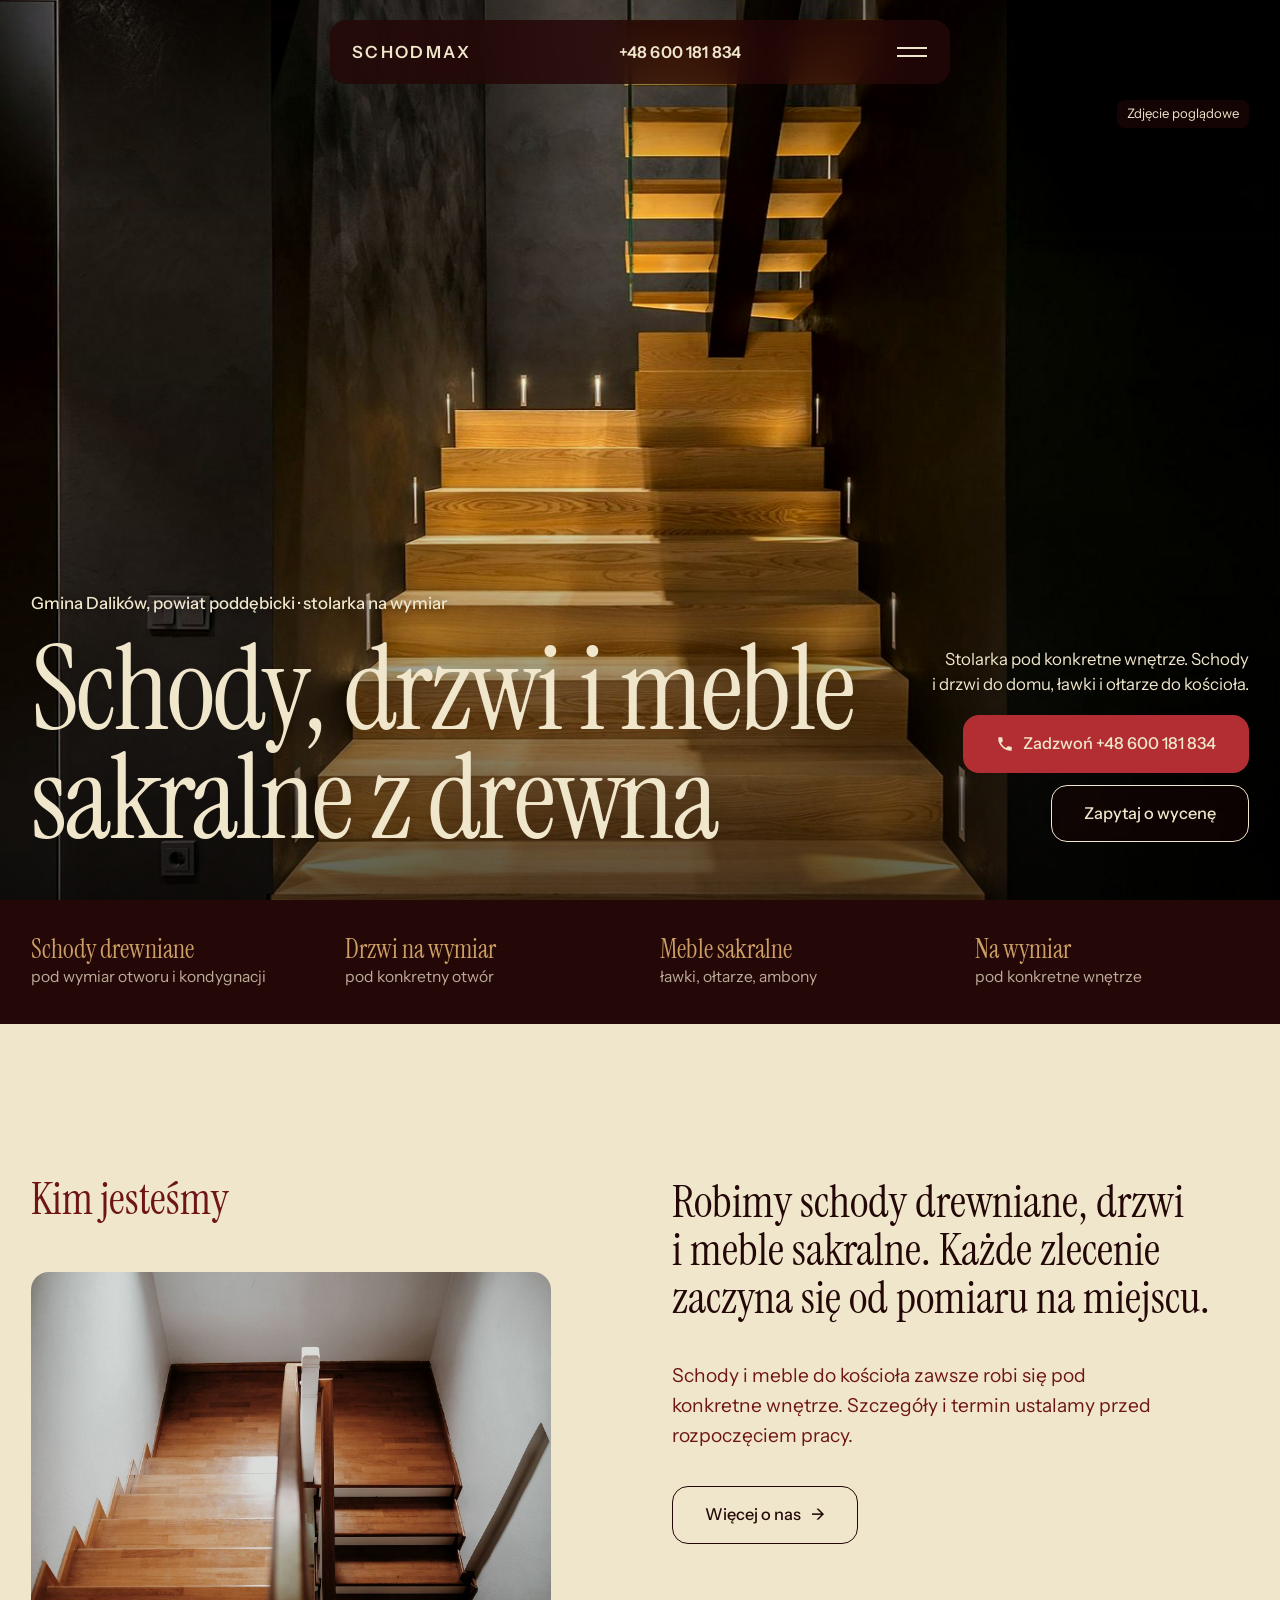
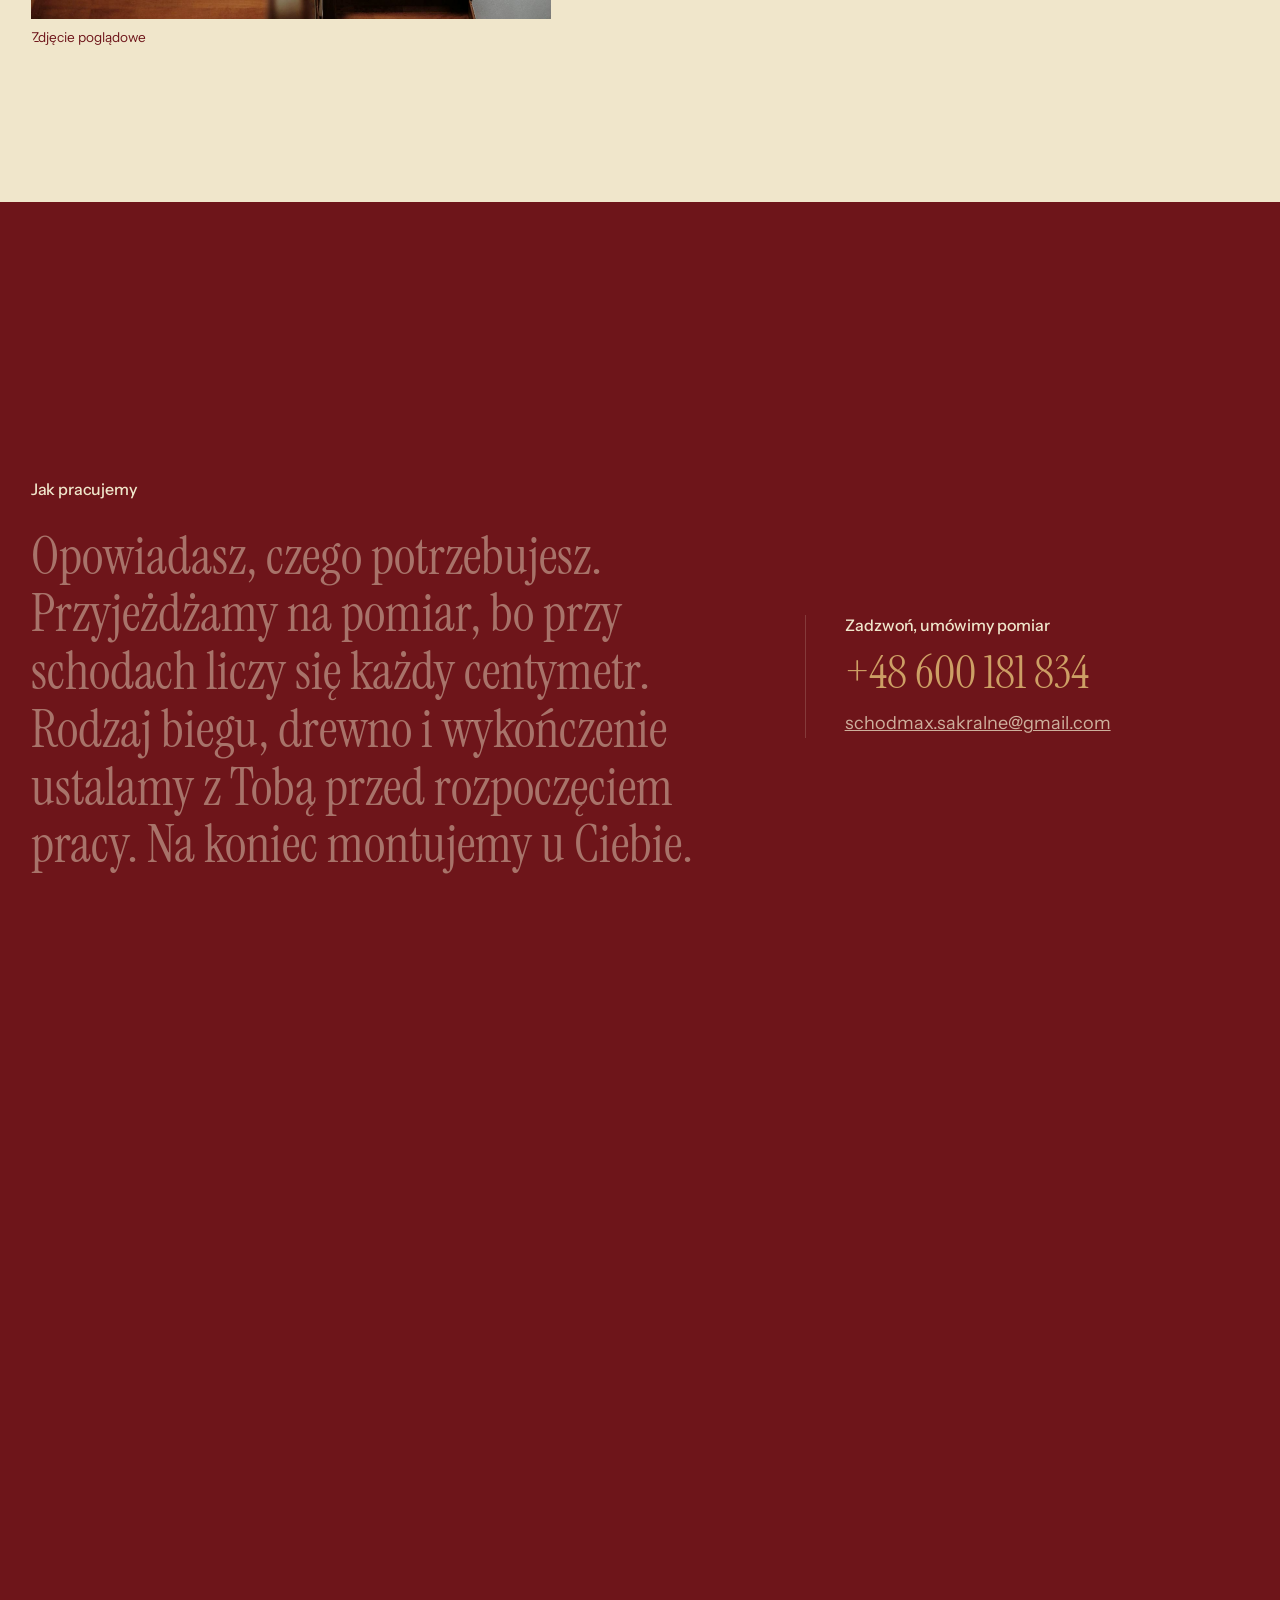
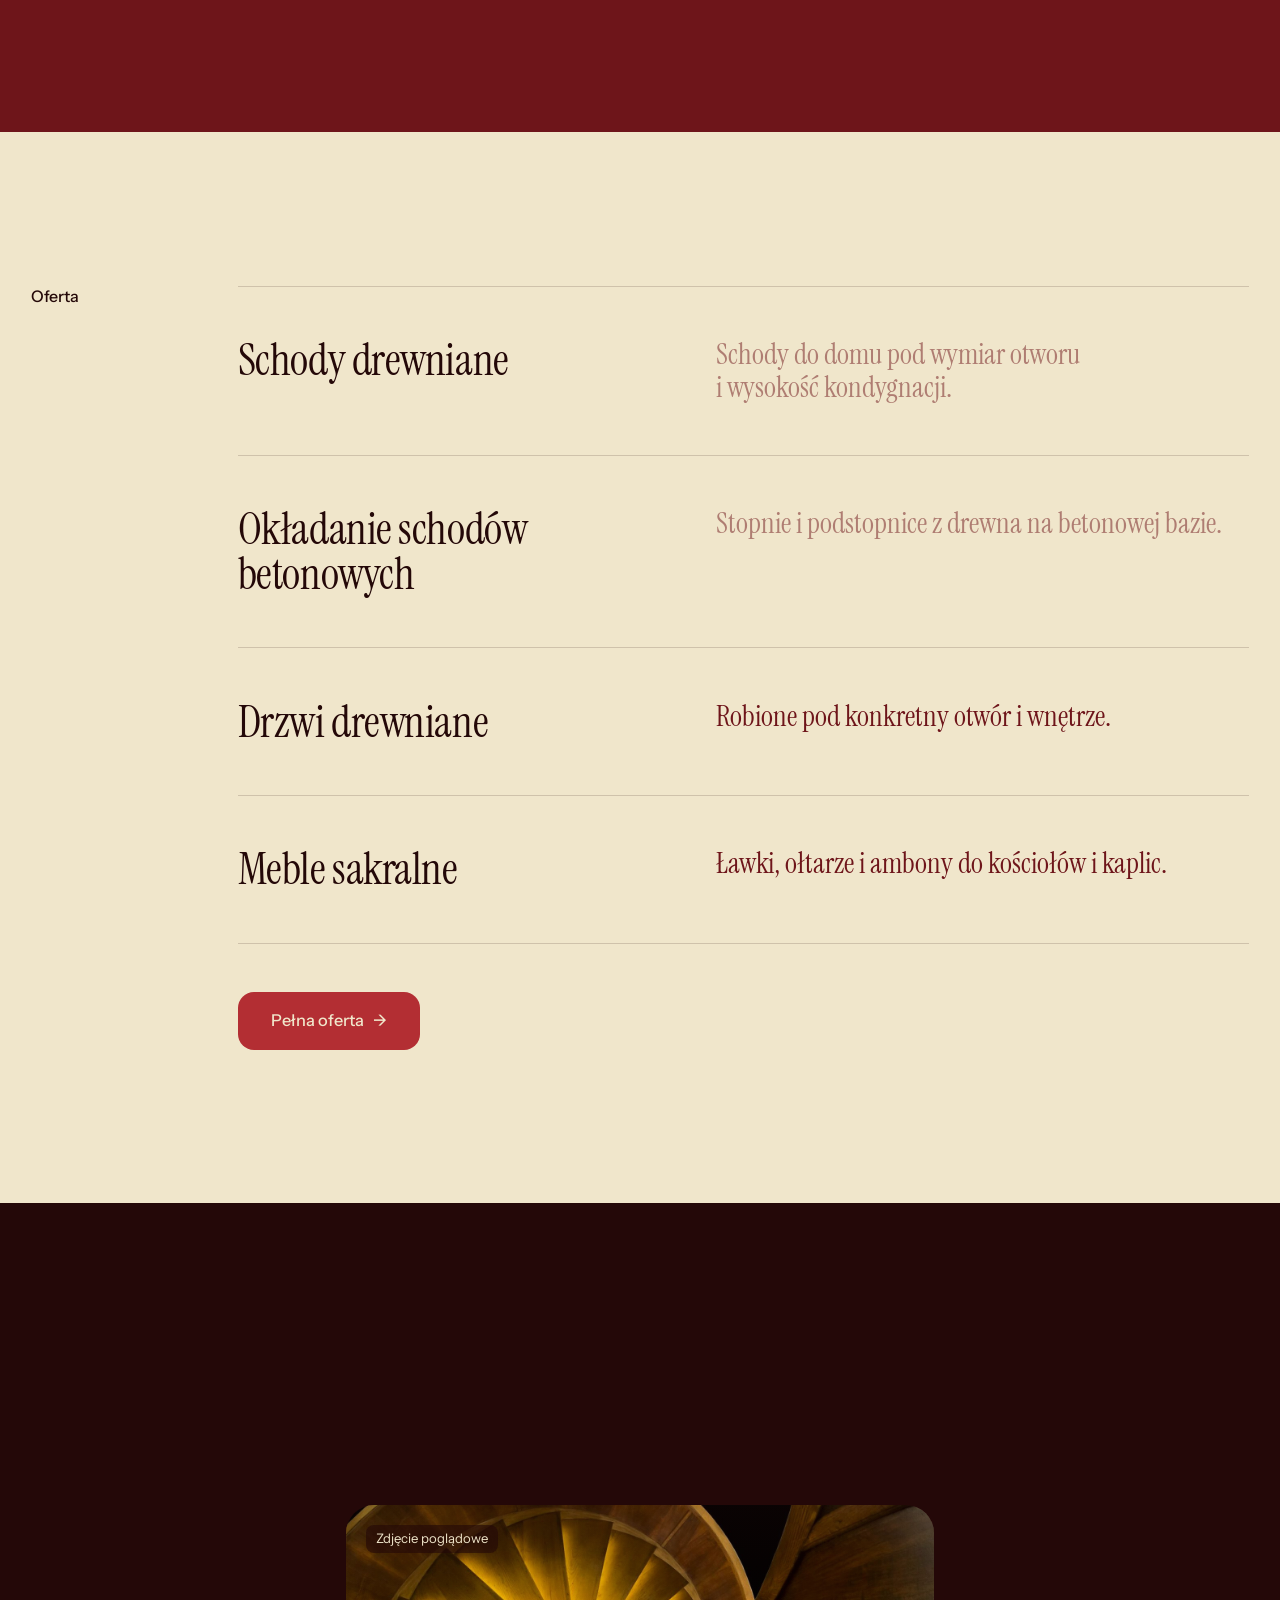
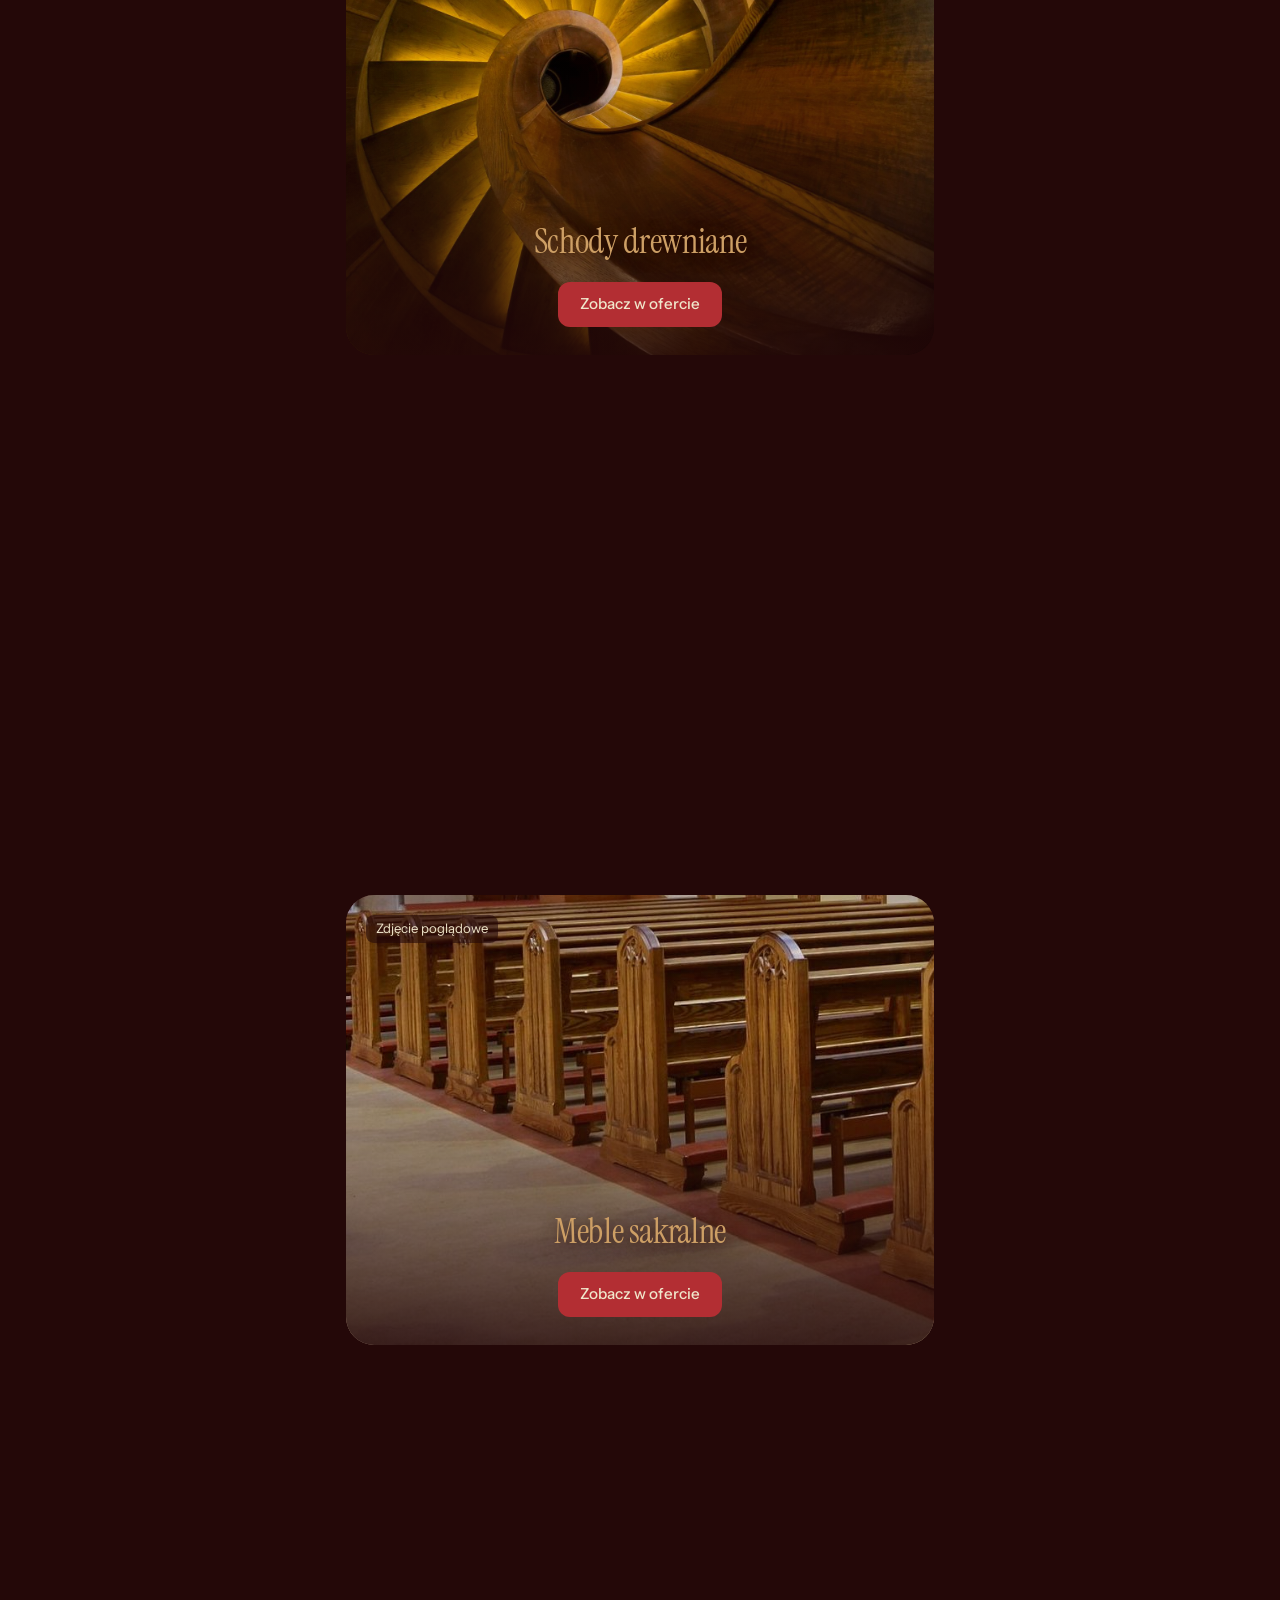
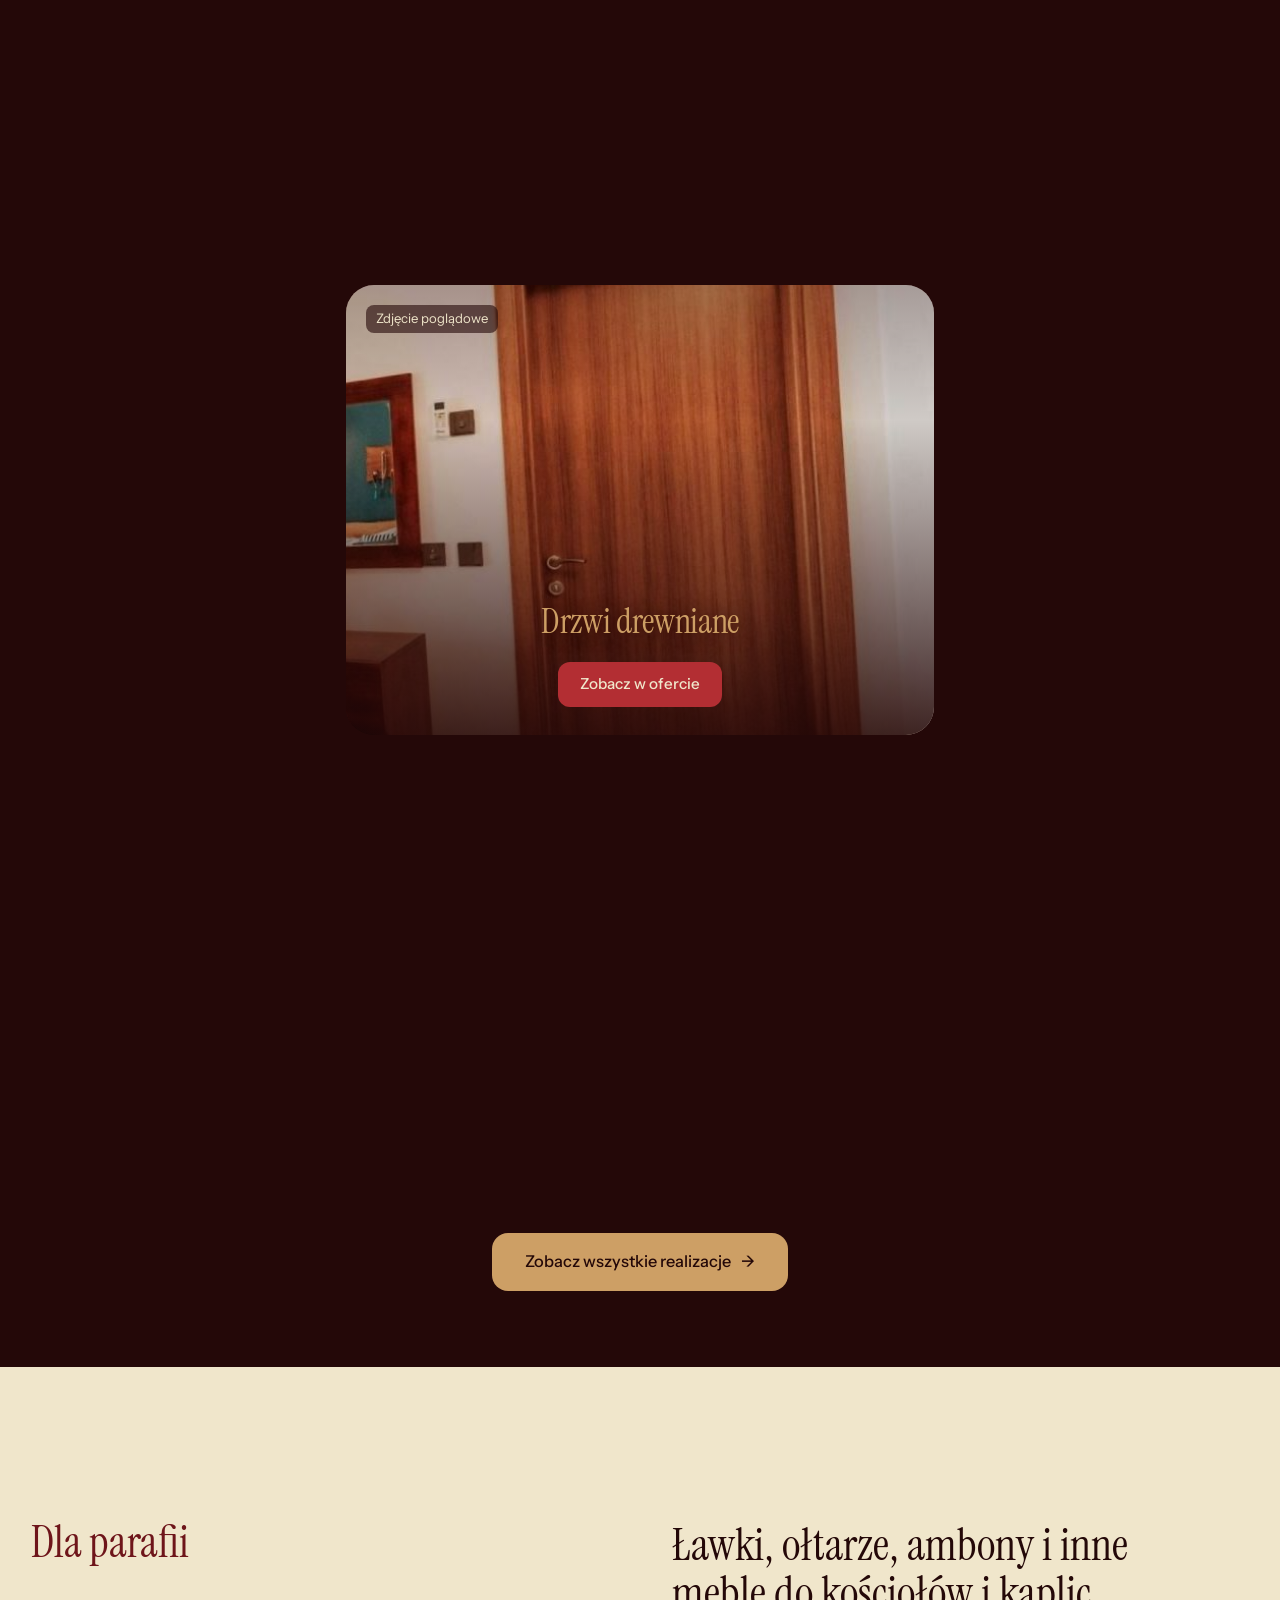
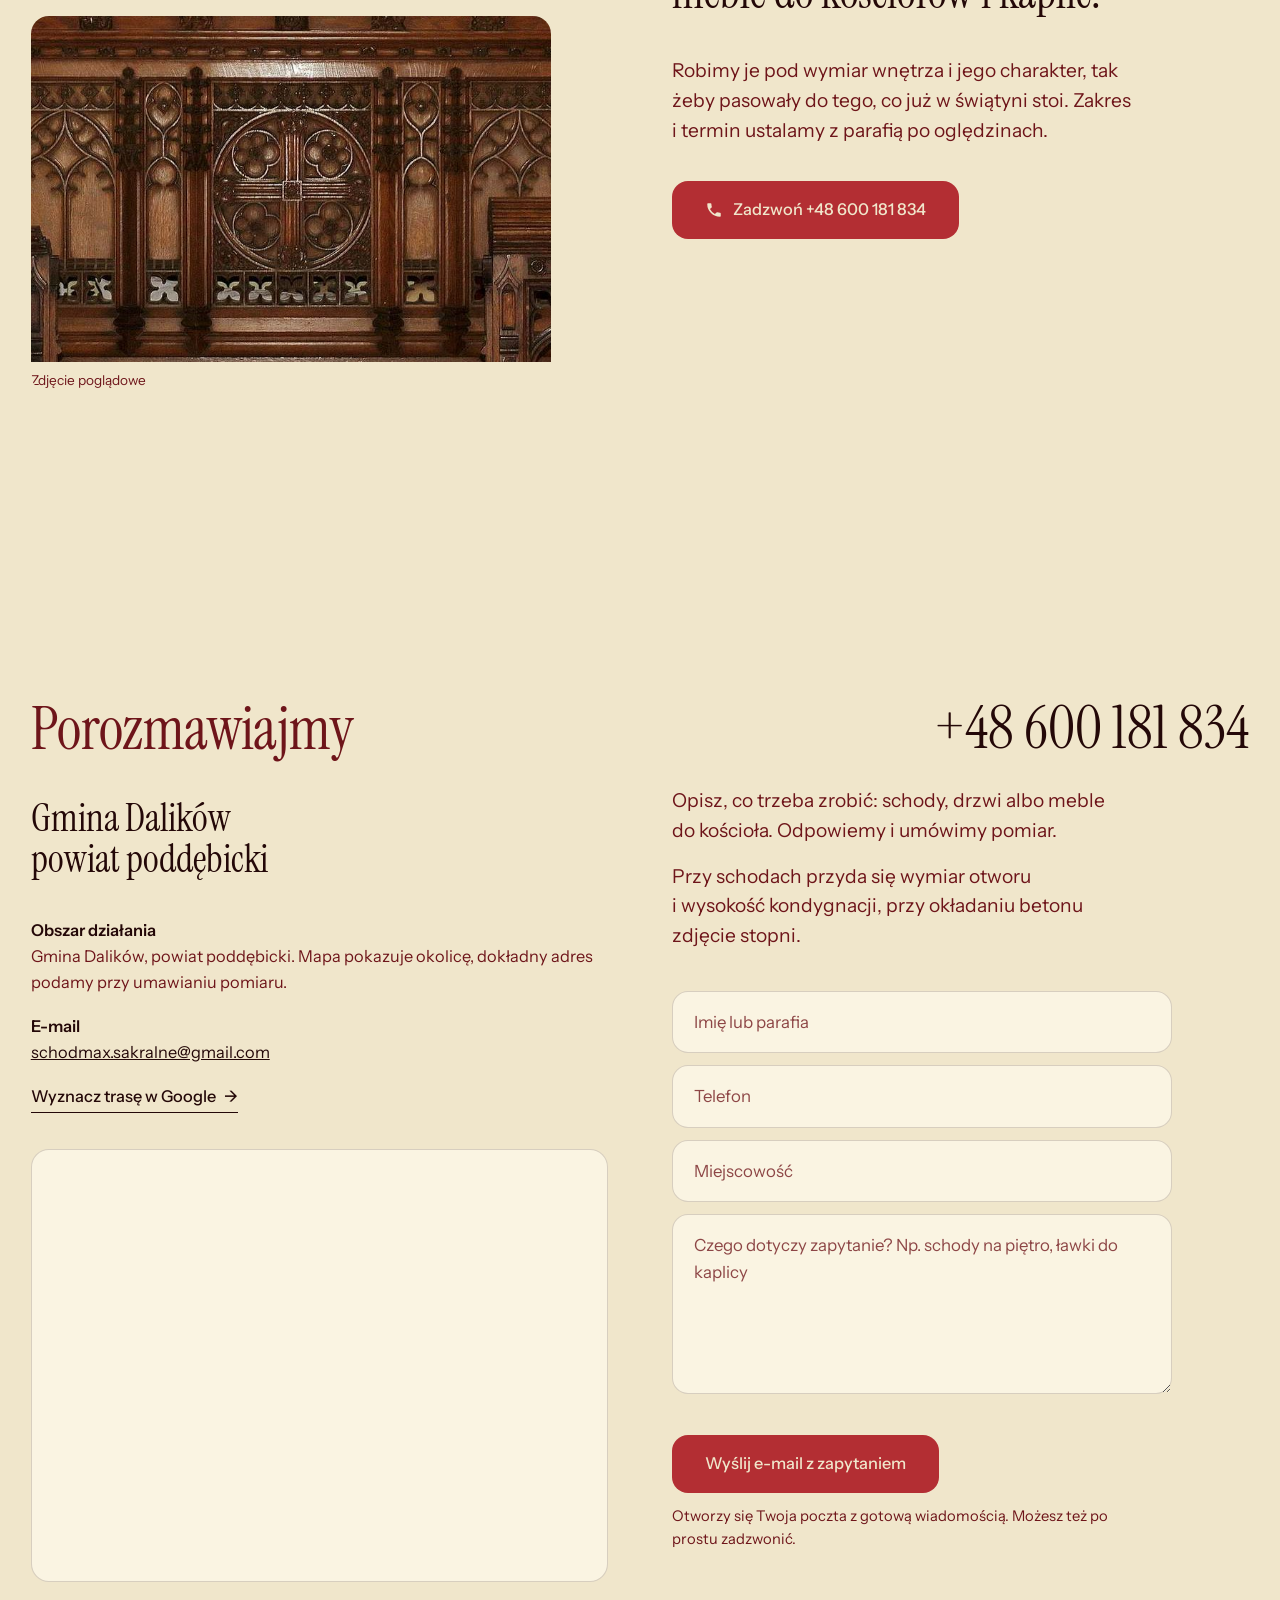
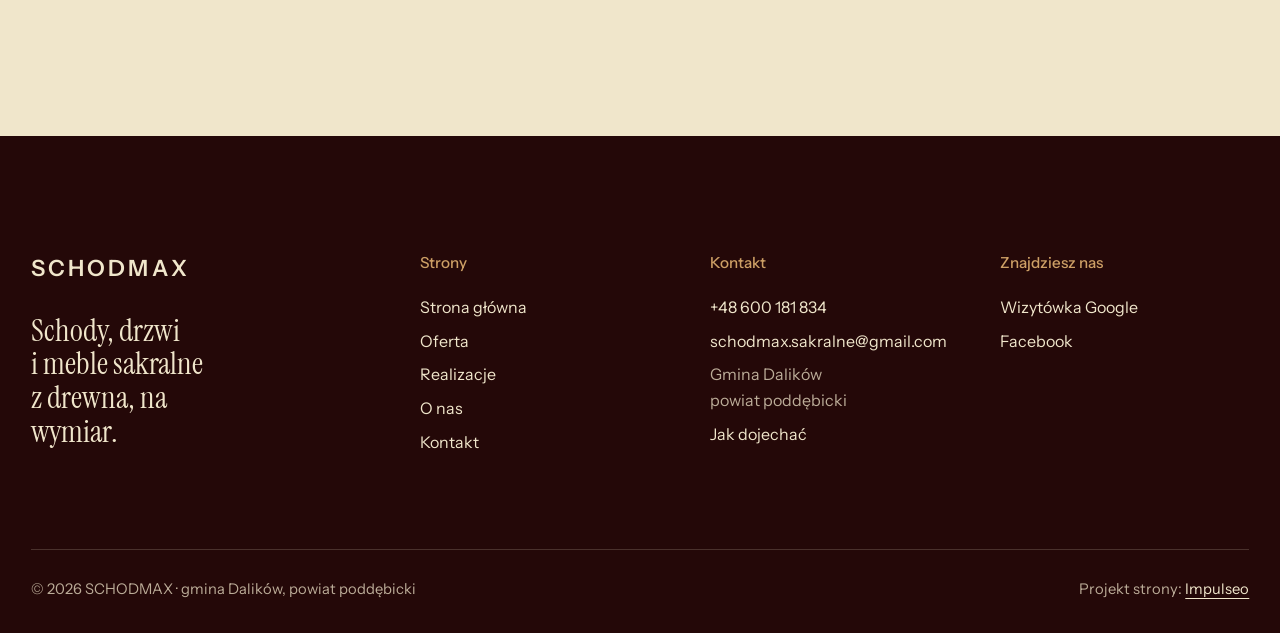
==== commit be59f0b1: "Poprawki po radzie: kadry bez angielskich i rosyjskich napisów, bez obietnic bez danych, obszar zami" ====
--- a/index.html
+++ b/index.html
@@ -25,10 +25,10 @@
 <link rel="preconnect" href="https://fonts.googleapis.com">
 <link rel="preconnect" href="https://fonts.gstatic.com" crossorigin>
 <link href="https://fonts.googleapis.com/css2?family=Instrument+Sans:wght@400..600&family=Instrument+Serif&display=swap" rel="stylesheet">
-<link rel="stylesheet" href="assets/styles.css?v=20261118a">
+<link rel="stylesheet" href="assets/styles.css?v=20261118b">
 <style>@media (max-width:700px){.pill-logo .word{display:inline;font-size:.92rem;letter-spacing:.1em}}</style>
 <script src="assets/lenis.min.js?v=1.1.20" defer></script>
-<script src="assets/main.js?v=20261118a" defer></script>
+<script src="assets/main.js?v=20261118b" defer></script>
 </head>
 <body>
 <a class="skip" href="#tresc">Przejdź do treści</a>
@@ -48,7 +48,7 @@
     </nav>
     <div class="menu-side">
       <div><b>Telefon</b><a href="tel:+48600181834">+48 600 181 834</a></div>
-      <div><b>Pracownia</b>gmina Dalików, powiat poddębicki</div>
+      <div><b>Obszar</b>gmina Dalików, powiat poddębicki</div>
       <div><b>E-mail</b><a href="mailto:schodmax.sakralne@gmail.com">schodmax.sakralne@gmail.com</a></div>
     </div>
   </div>
@@ -58,7 +58,7 @@
   <img class="hero-img" src="img/hero.jpg" width="1600" height="1068" alt="Drewniane schody z&nbsp;podświetlonymi stopniami (zdjęcie poglądowe)" fetchpriority="high"><span class="hero-cap">Zdjęcie poglądowe</span>
   <div class="hero-in">
     <div>
-      <p class="hero-kicker">Gmina Dalików, powiat poddębicki · pomiar i&nbsp;montaż u&nbsp;klienta</p>
+      <p class="hero-kicker">Gmina Dalików, powiat poddębicki · stolarka na wymiar</p>
       <h1>Schody, drzwi i&nbsp;meble sakralne z&nbsp;drewna</h1>
     </div>
     <div class="hero-side">
@@ -76,7 +76,7 @@
     <li><b>Schody drewniane</b>pod wymiar otworu i&nbsp;kondygnacji</li>
     <li><b>Drzwi na wymiar</b>pod konkretny otwór</li>
     <li><b>Meble sakralne</b>ławki, ołtarze, ambony</li>
-    <li><b>Pomiar i&nbsp;montaż</b>na miejscu, u&nbsp;klienta</li>
+    <li><b>Na wymiar</b>pod konkretne wnętrze</li>
   </ul>
 </section>
 
@@ -97,7 +97,7 @@
   <div class="reveal-stick">
     <div class="reveal-main">
       <h2 class="label" id="jak">Jak pracujemy</h2>
-      <p class="reveal-text">Opowiadasz, czego potrzebujesz. Przyjeżdżamy na pomiar, bo przy schodach liczy się każdy centymetr. Rodzaj biegu, drewno i&nbsp;wykończenie ustalamy z&nbsp;Tobą, a&nbsp;cenę i&nbsp;termin znasz, zanim cokolwiek ruszy. Na koniec montujemy u&nbsp;Ciebie.</p>
+      <p class="reveal-text">Opowiadasz, czego potrzebujesz. Przyjeżdżamy na pomiar, bo przy schodach liczy się każdy centymetr. Rodzaj biegu, drewno i&nbsp;wykończenie ustalamy z&nbsp;Tobą przed rozpoczęciem pracy. Na koniec montujemy u&nbsp;Ciebie.</p>
     </div>
     <aside class="reveal-aside">
       <p class="label">Zadzwoń, umówimy pomiar</p>
@@ -114,7 +114,7 @@
       <div class="svc-list">
       <a class="svc-row" href="oferta.html#schody"><h3>Schody drewniane</h3><p>Schody do domu pod wymiar otworu i&nbsp;wysokość kondygnacji.</p></a>
       <a class="svc-row" href="oferta.html#okladanie"><h3>Okładanie schodów betonowych</h3><p>Stopnie i&nbsp;podstopnice z&nbsp;drewna na betonowej bazie.</p></a>
-      <a class="svc-row" href="oferta.html#drzwi"><h3>Drzwi drewniane</h3><p>Robione pod konkretny otwór, a&nbsp;nie dobierane z&nbsp;katalogu.</p></a>
+      <a class="svc-row" href="oferta.html#drzwi"><h3>Drzwi drewniane</h3><p>Robione pod konkretny otwór i&nbsp;wnętrze.</p></a>
       <a class="svc-row" href="oferta.html#sakralne"><h3>Meble sakralne</h3><p>Ławki, ołtarze i&nbsp;ambony do kościołów i&nbsp;kaplic.</p></a>
       </div>
       <div class="svc-foot"><a class="btn btn-main" href="oferta.html">Pełna oferta <span aria-hidden="true">→</span></a></div>
@@ -127,10 +127,10 @@
     <a class="card" href="oferta.html#schody"><img src="img/g2.jpg" width="1600" height="1155" alt="Kręcone schody z&nbsp;drewna (zdjęcie poglądowe)" decoding="async"><span class="card-cap">Zdjęcie poglądowe</span><span class="card-in"><h3>Schody drewniane</h3><span class="btn btn-main btn-sm">Zobacz w&nbsp;ofercie</span></span></a>
   </div></div>
   <div class="card-wrap"><div class="card-stick">
-    <a class="card" href="oferta.html#sakralne"><img src="img/g3.jpg" width="1600" height="995" alt="Drewniane ławki w&nbsp;kościele (zdjęcie poglądowe)" loading="lazy" decoding="async"><span class="card-cap">Zdjęcie poglądowe</span><span class="card-in"><h3>Meble sakralne</h3><span class="btn btn-main btn-sm">Zobacz w&nbsp;ofercie</span></span></a>
+    <a class="card" href="oferta.html#sakralne"><img src="img/g3.jpg" width="1600" height="558" alt="Drewniane ławki w&nbsp;kościele (zdjęcie poglądowe)" loading="lazy" decoding="async"><span class="card-cap">Zdjęcie poglądowe</span><span class="card-in"><h3>Meble sakralne</h3><span class="btn btn-main btn-sm">Zobacz w&nbsp;ofercie</span></span></a>
   </div></div>
   <div class="card-wrap"><div class="card-stick">
-    <a class="card" href="oferta.html#drzwi"><img src="img/g8.jpg" width="1506" height="946" alt="Drewniane drzwi w&nbsp;domu (zdjęcie poglądowe)" loading="lazy" decoding="async"><span class="card-cap">Zdjęcie poglądowe</span><span class="card-in"><h3>Drzwi drewniane</h3><span class="btn btn-main btn-sm">Zobacz w&nbsp;ofercie</span></span></a>
+    <a class="card" href="oferta.html#drzwi"><img src="img/g8.jpg" width="602" height="946" alt="Drewniane drzwi w&nbsp;domu (zdjęcie poglądowe)" loading="lazy" decoding="async"><span class="card-cap">Zdjęcie poglądowe</span><span class="card-in"><h3>Drzwi drewniane</h3><span class="btn btn-main btn-sm">Zobacz w&nbsp;ofercie</span></span></a>
   </div></div>
   <div class="wrap cards-foot"><a class="btn btn-brass" href="realizacje.html">Zobacz wszystkie realizacje <span aria-hidden="true">→</span></a></div>
 </section>
@@ -138,7 +138,7 @@
 <section class="sec bone" id="parafie">
   <div class="wrap about">
     <div class="about-left up">
-      <p class="label-serif">Dla parafii</p><figure class="about-fig"><img src="img/g5.jpg" width="1600" height="1056" alt="Drewniany ołtarz w&nbsp;kościele (zdjęcie poglądowe)" loading="lazy"><figcaption class="poglad">Zdjęcie poglądowe</figcaption></figure>
+      <p class="label-serif">Dla parafii</p><figure class="about-fig"><img src="img/g5.jpg" width="1280" height="485" alt="Rzeźbiony drewniany ołtarz (zdjęcie poglądowe)" loading="lazy"><figcaption class="poglad">Zdjęcie poglądowe</figcaption></figure>
     </div>
     <div class="about-right up">
       <p class="statement">Ławki, ołtarze, ambony i&nbsp;inne meble do kościołów i&nbsp;kaplic.</p>
@@ -156,7 +156,7 @@
       <h2>Porozmawiajmy</h2>
       <p class="big-addr">Gmina Dalików<br>powiat poddębicki</p>
       <div class="contact-meta">
-        <p><b>Pracownia</b>Gmina Dalików, powiat poddębicki</p>
+        <p><b>Obszar działania</b>Gmina Dalików, powiat poddębicki. Mapa pokazuje okolicę, dokładny adres podamy przy umawianiu pomiaru.</p>
         <p><b>E-mail</b><a href="mailto:schodmax.sakralne@gmail.com">schodmax.sakralne@gmail.com</a></p>
         <p><a class="link" href="https://www.google.com/maps/place/SCHODMAX+Schody,+Drzwi,+Meble+Sakralne/@51.953761,19.1343692,15z" target="_blank" rel="noopener">Wyznacz trasę w&nbsp;Google <span aria-hidden="true">→</span></a></p>
       </div>
